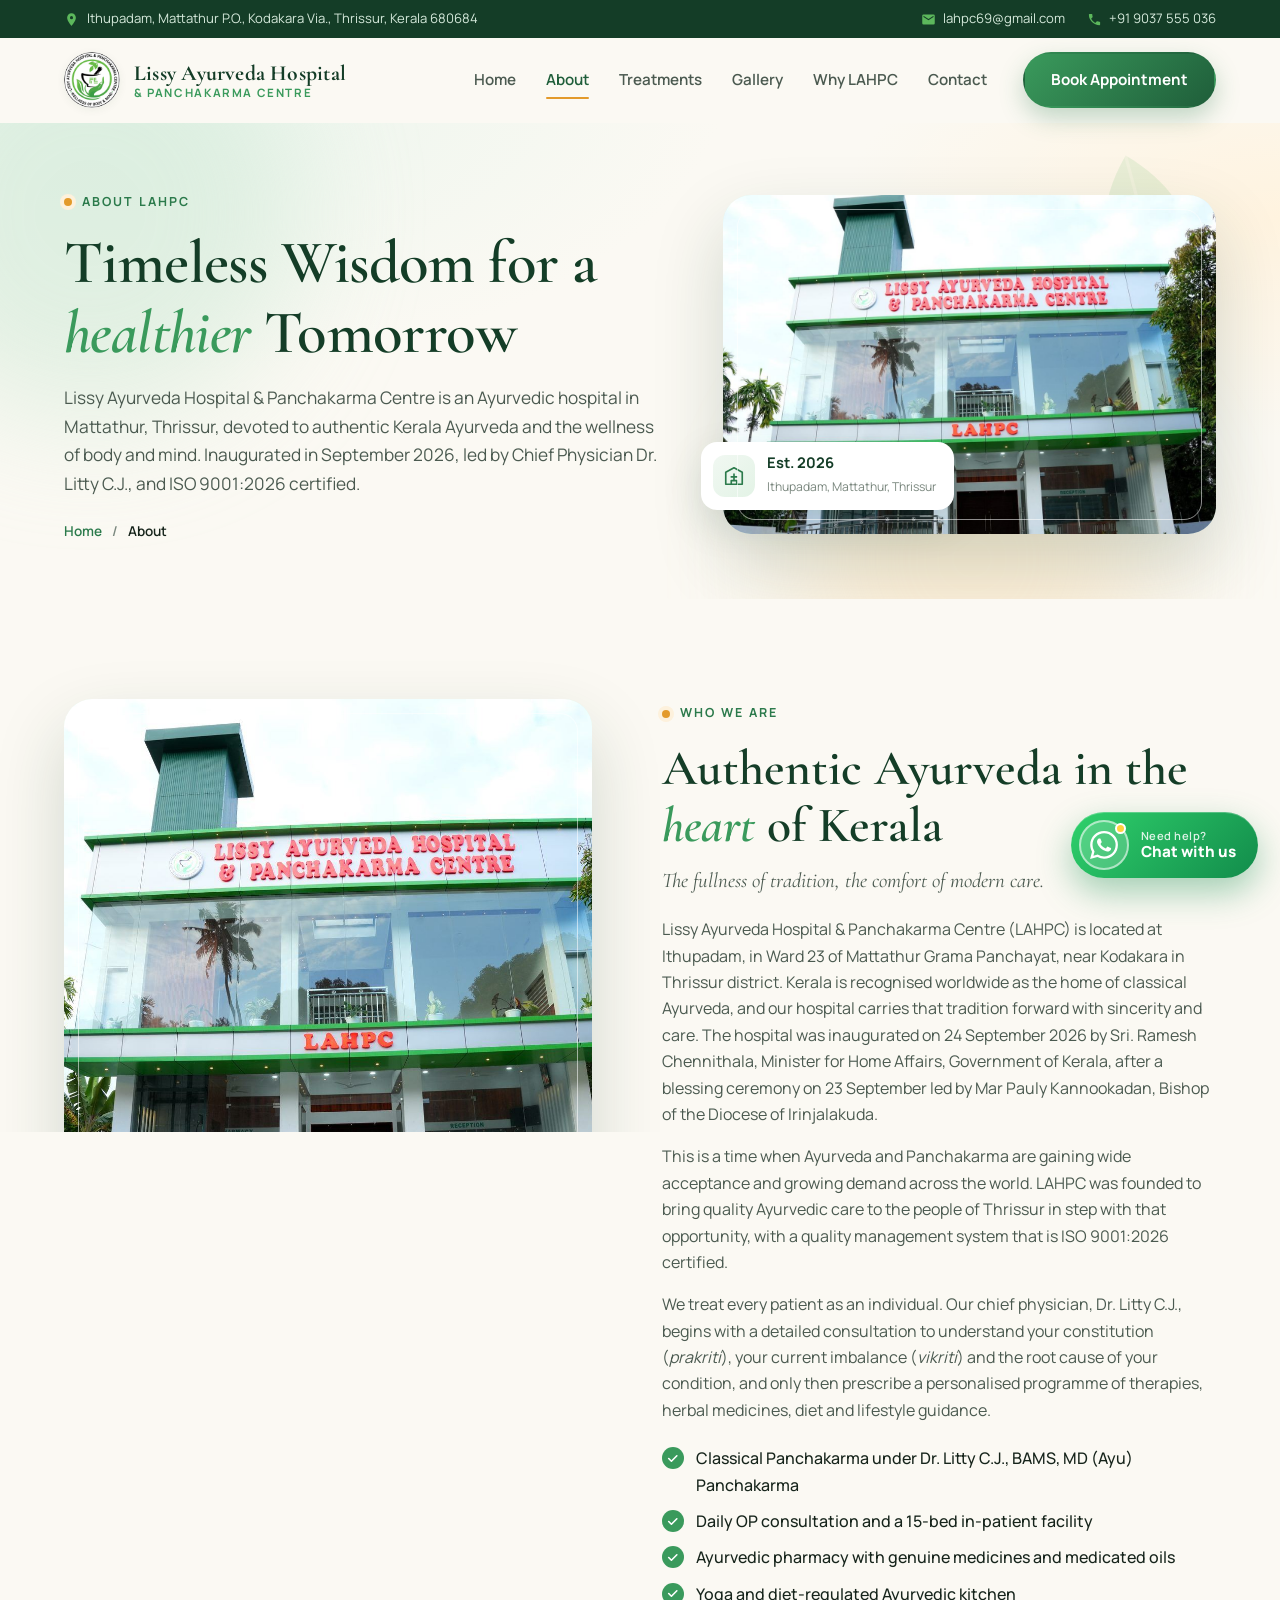
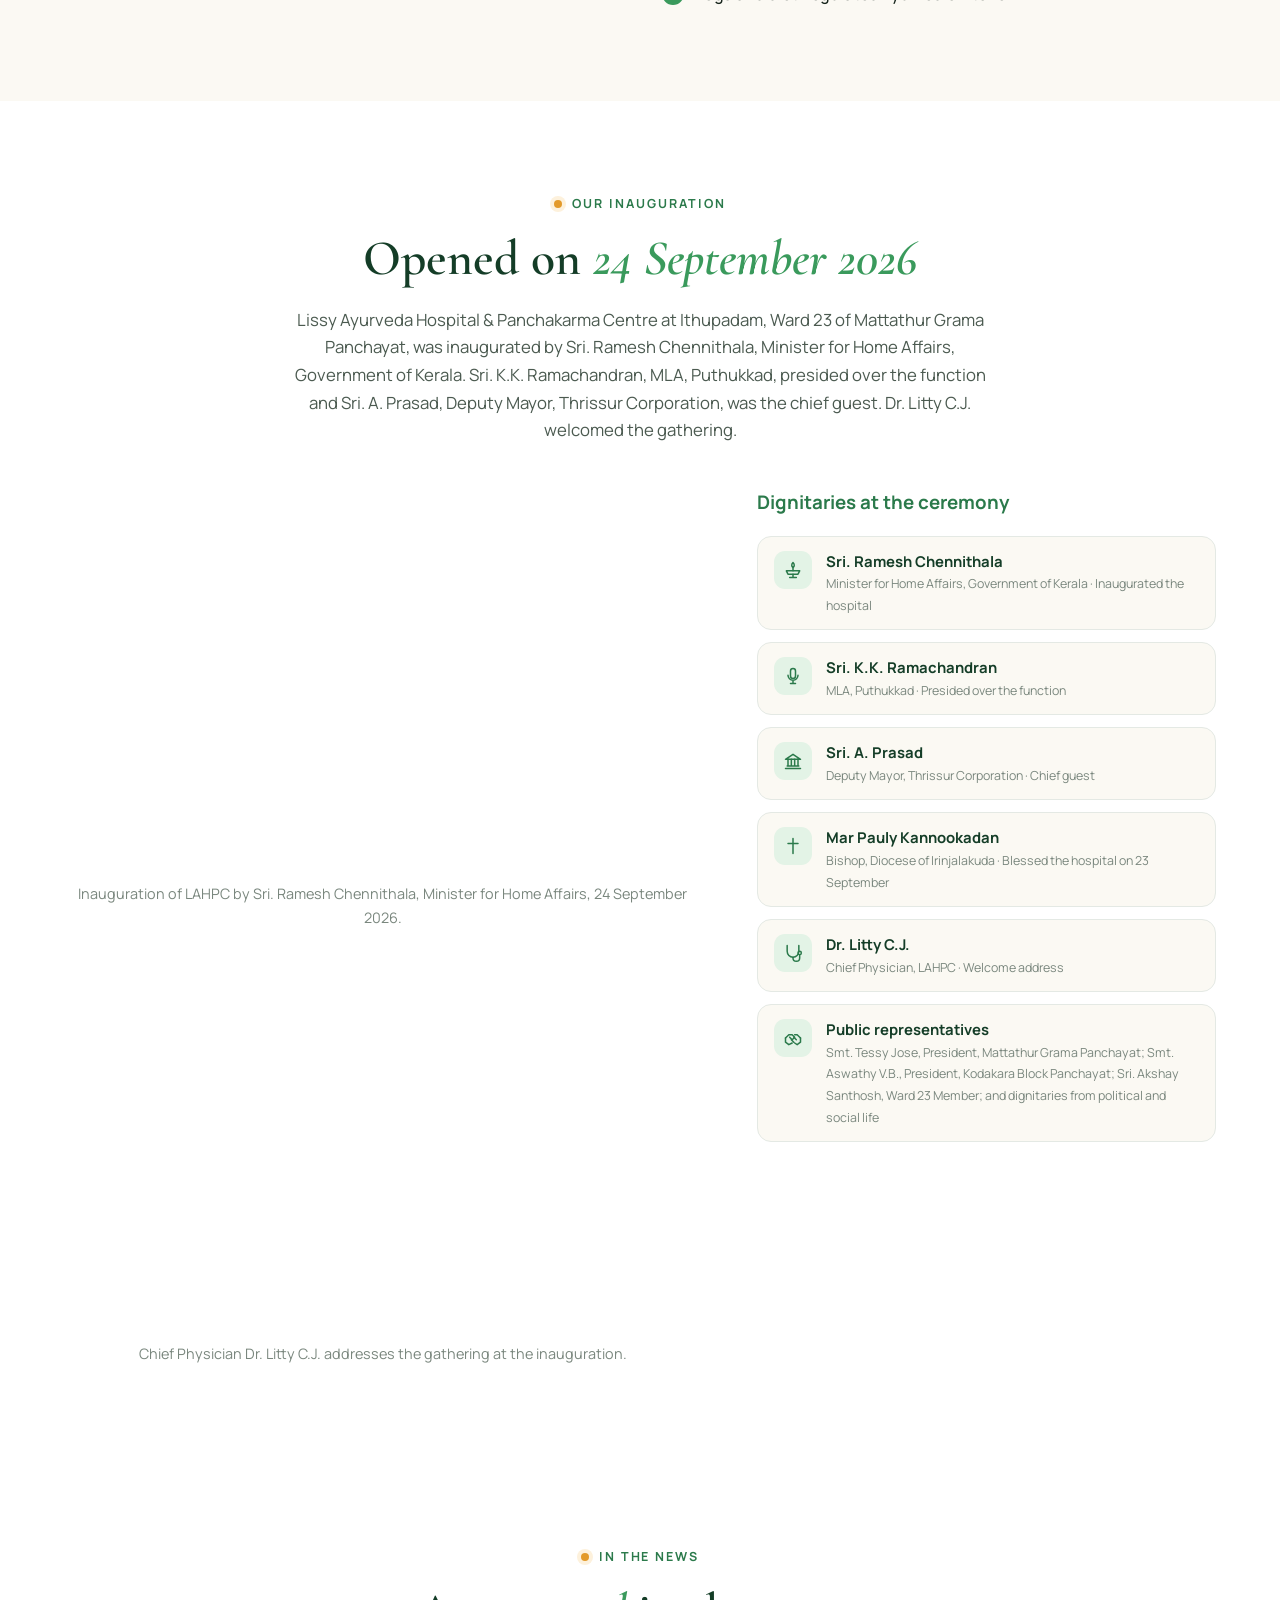
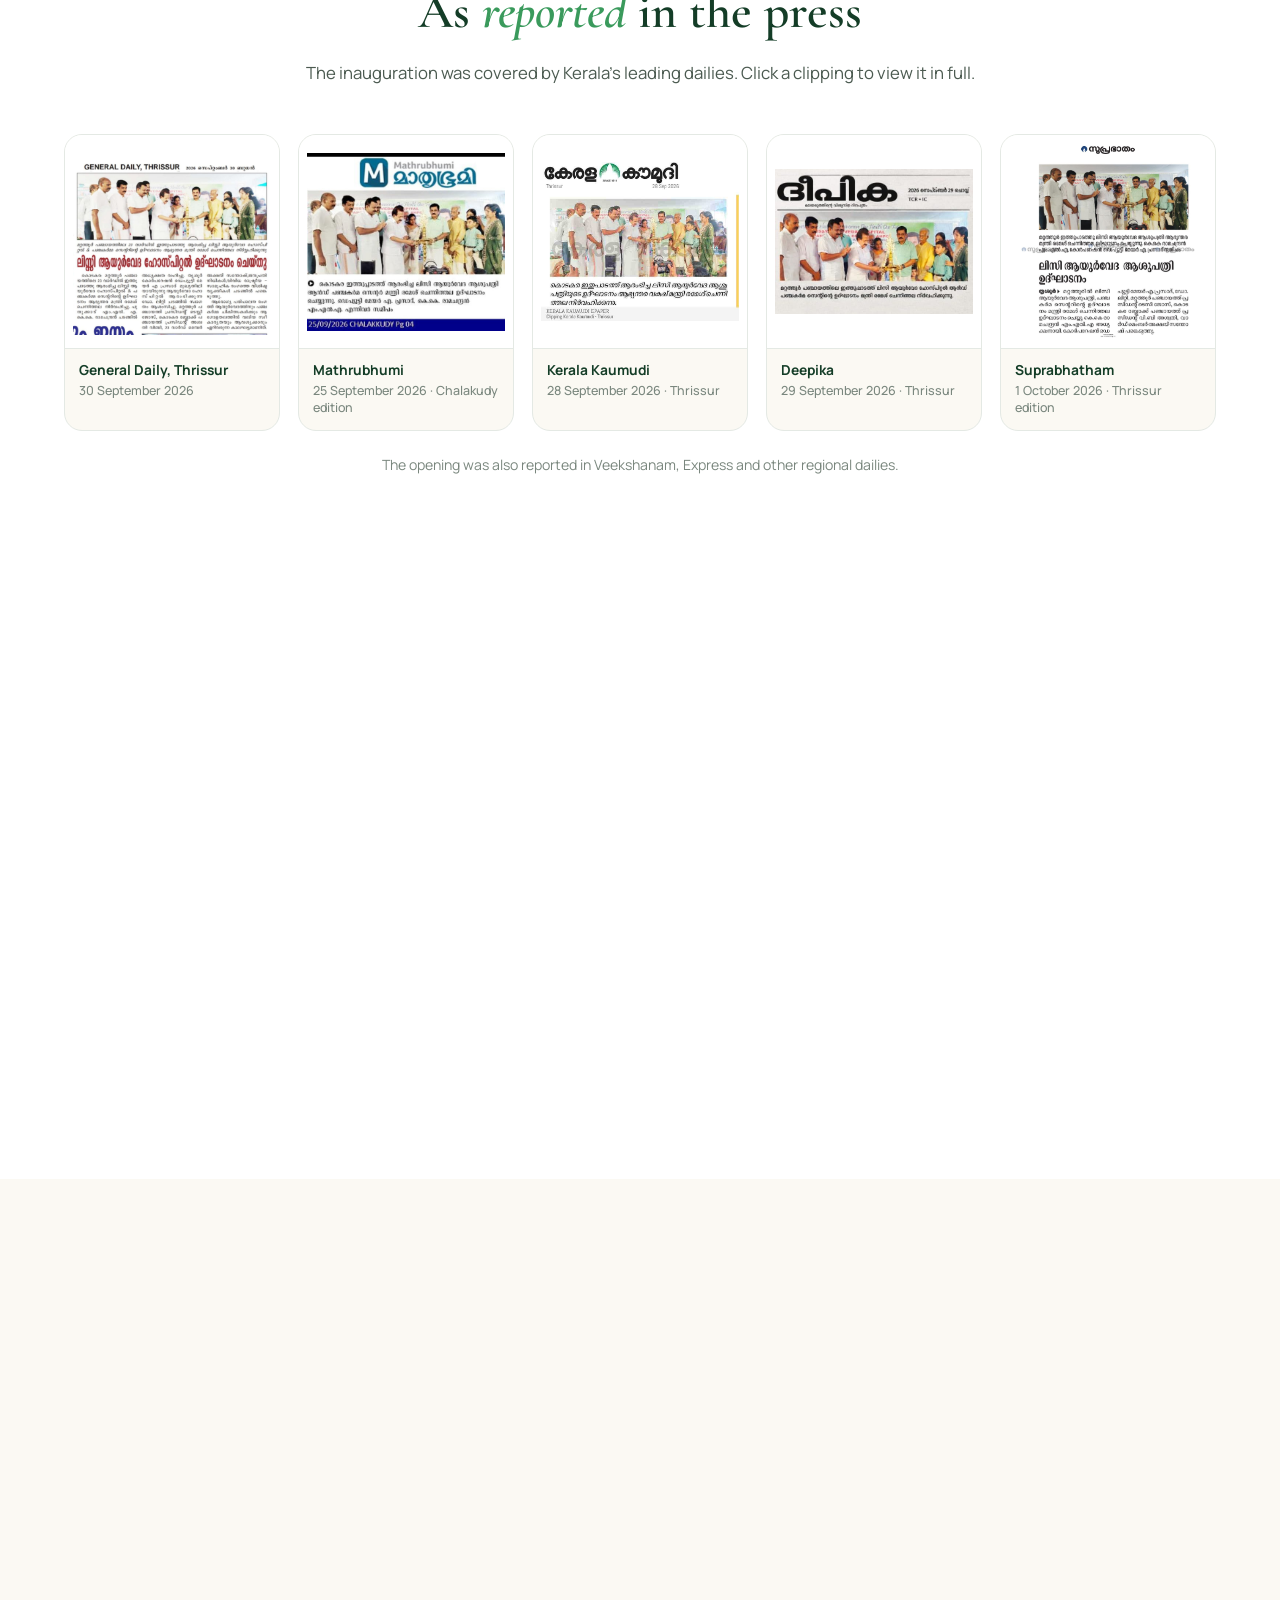
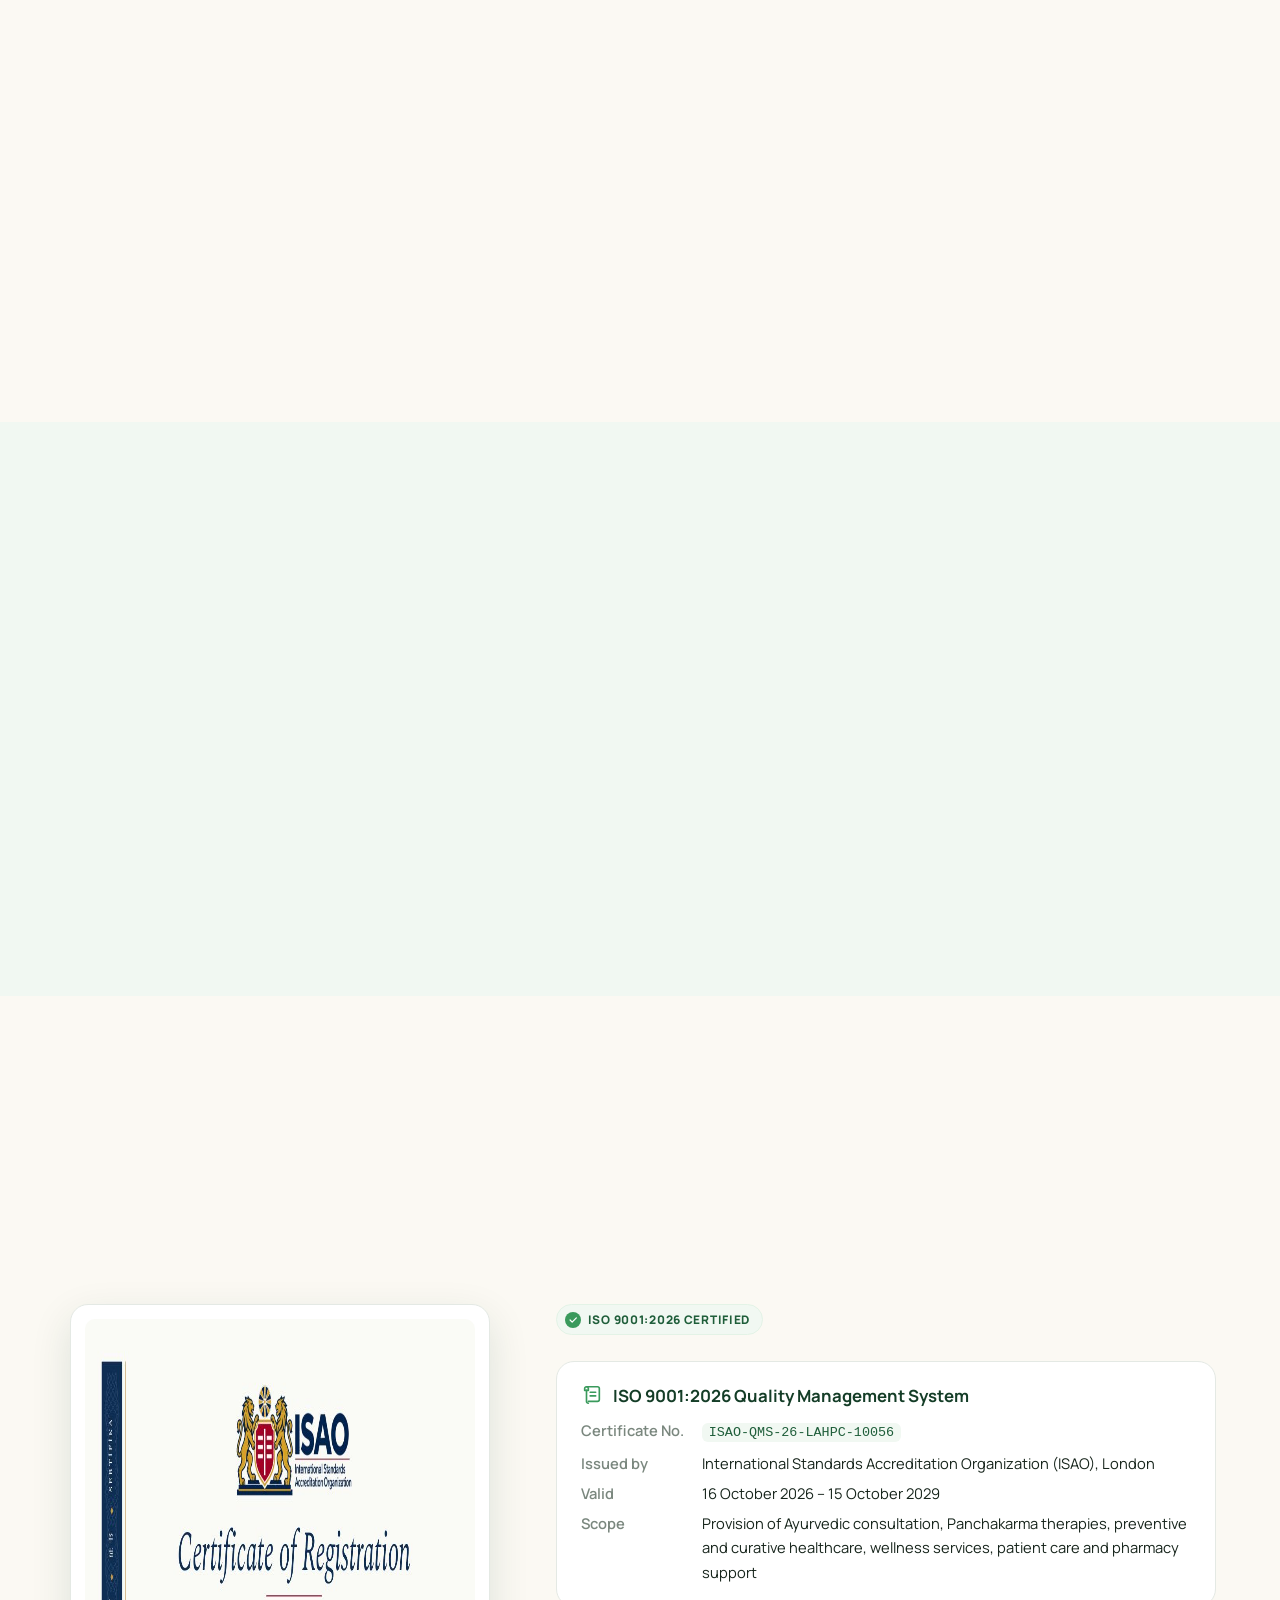
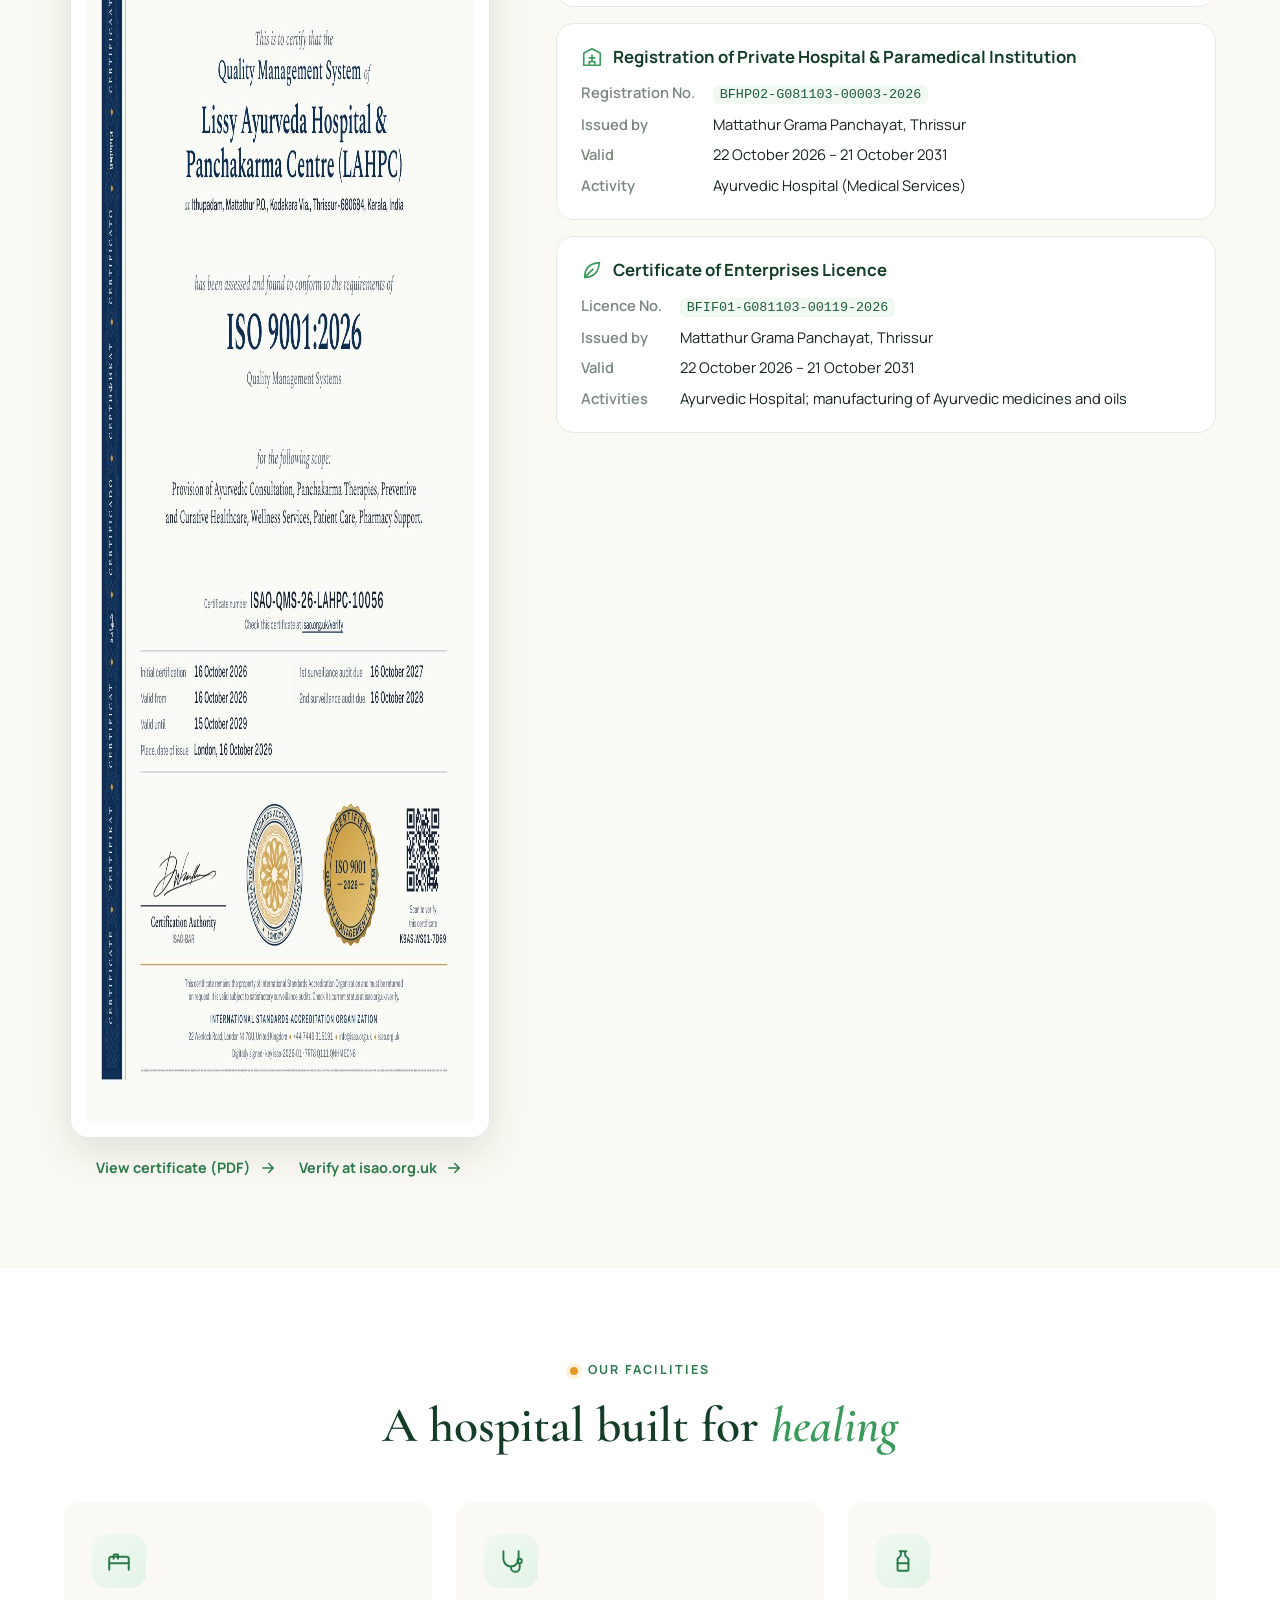
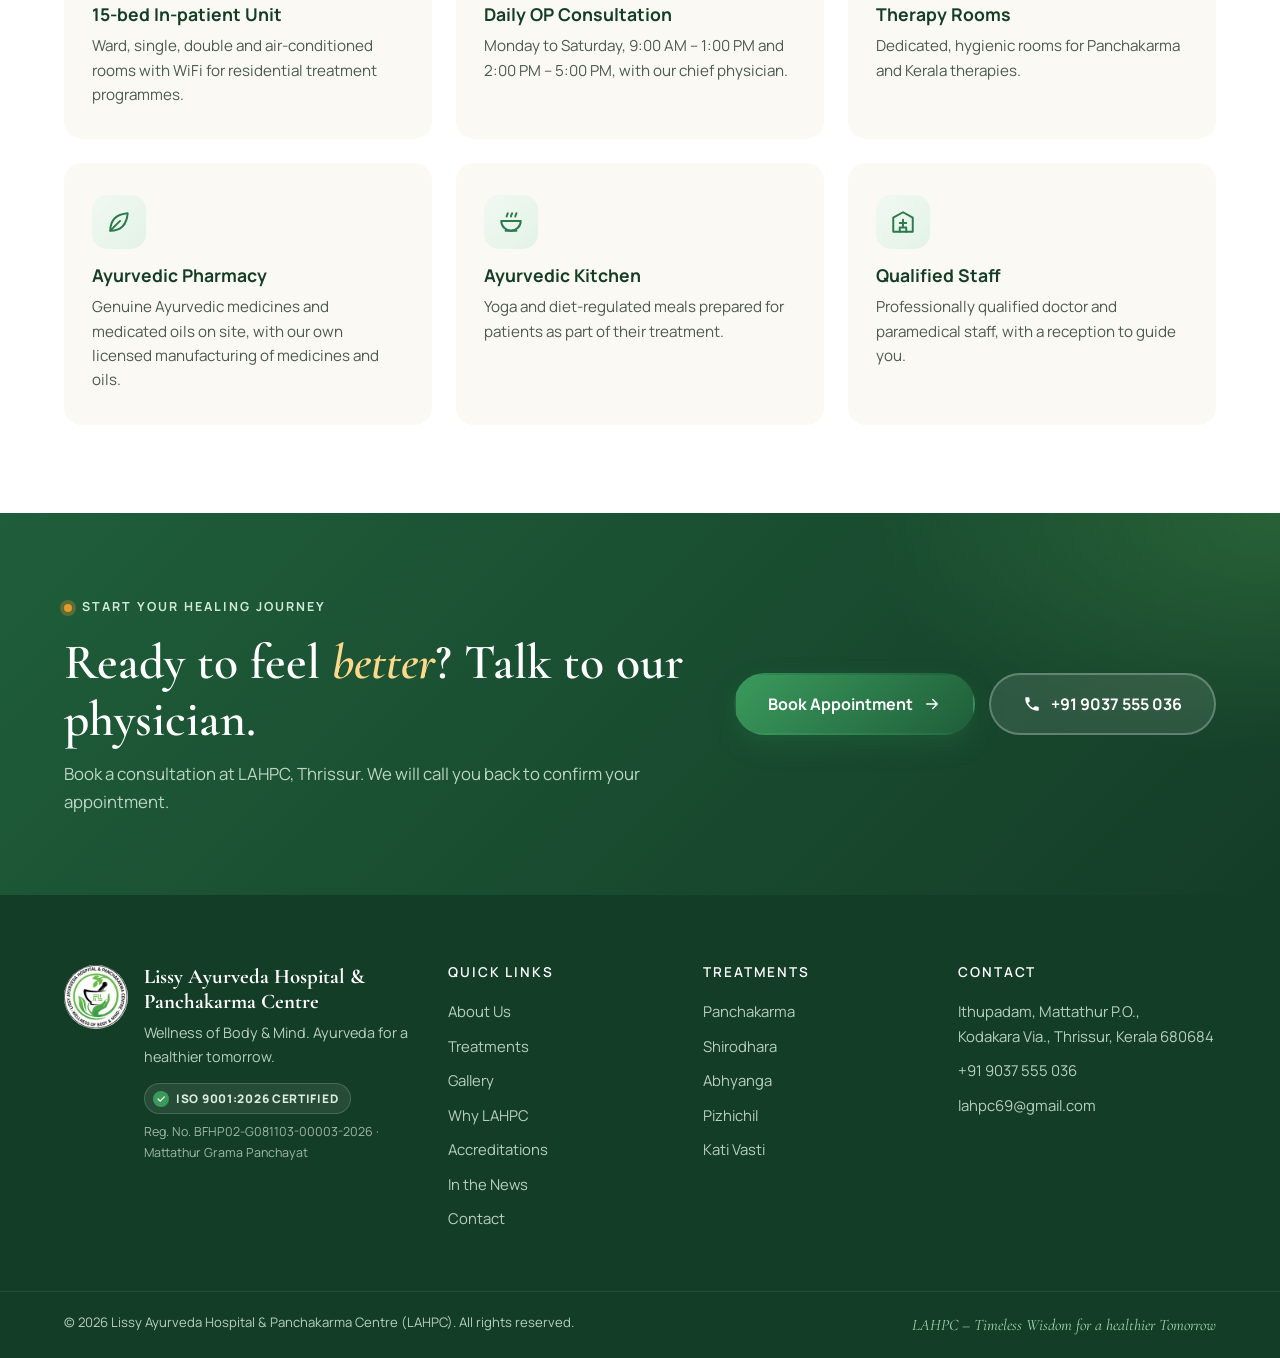
==== about.html @ 5c6432ca "Visual polish: SVG icon system, filled about block, banner photos, rhythm - Replace all 100 emoji ic" ====
<!DOCTYPE html>
<html lang="en">
<head>
  <meta charset="UTF-8" />
  <meta name="viewport" content="width=device-width, initial-scale=1.0" />
  <title>About Us | Lissy Ayurveda Hospital &amp; Panchakarma Centre (LAHPC)</title>
  <meta name="description" content="Learn about Lissy Ayurveda Hospital & Panchakarma Centre (LAHPC), Mattathur, Thrissur: our story, Chief Physician Dr. Litty C.J., our team, 15-bed in-patient facilities and philosophy." />
  <meta name="theme-color" content="#1f5e3a" />
  <link rel="icon" type="image/png" href="assets/images/favicon.png" />
  <meta property="og:title" content="About Us | LAHPC" />
  <meta property="og:description" content="Learn about Lissy Ayurveda Hospital & Panchakarma Centre (LAHPC), Mattathur, Thrissur: our story, Chief Physician Dr. Litty C.J., our team, 15-bed in-patient facilities and philosophy." />
  <meta property="og:image" content="assets/images/hospital-building.jpg" />
  <meta property="og:type" content="website" />
  <link rel="preconnect" href="https://fonts.googleapis.com" />
  <link rel="preconnect" href="https://fonts.gstatic.com" crossorigin />
  <link href="https://fonts.googleapis.com/css2?family=Cormorant+Garamond:ital,wght@0,500;0,600;0,700;1,500;1,600&family=Manrope:wght@400;500;600;700;800&display=swap" rel="stylesheet" />
  <link rel="stylesheet" href="css/style.css" />
</head>
<body class="page-about">

  <!-- Icon sprite (outline icons, stroke = currentColor) -->
  <svg xmlns="http://www.w3.org/2000/svg" style="display:none" aria-hidden="true">
    <symbol id="i-leaf" viewBox="0 0 24 24"><path d="M4 20c0-9 5-15 16-16-1 11-7 16-16 16z"/><path d="M4 20l9-9"/></symbol>
    <symbol id="i-drop" viewBox="0 0 24 24"><path d="M12 3s6 6.5 6 11a6 6 0 0 1-12 0c0-4.5 6-11 6-11z"/></symbol>
    <symbol id="i-pour" viewBox="0 0 24 24"><path d="M6 9h12l-1.5 10h-9L6 9z"/><path d="M12 2v5M9 4l1 1.5M15 4l-1 1.5"/></symbol>
    <symbol id="i-spine" viewBox="0 0 24 24"><rect x="9" y="4" width="6" height="3" rx="1"/><rect x="9" y="9" width="6" height="3" rx="1"/><rect x="9" y="14" width="6" height="3" rx="1"/><path d="M12 17v4M12 2v2"/></symbol>
    <symbol id="i-mother" viewBox="0 0 24 24"><path d="M12 21s-7-4.5-7-10a4 4 0 0 1 7-2.6A4 4 0 0 1 19 11c0 5.5-7 10-7 10z"/><path d="M12 9v4M10 11h4"/></symbol>
    <symbol id="i-flower" viewBox="0 0 24 24"><circle cx="12" cy="12" r="2.2"/><ellipse cx="12" cy="6" rx="2.2" ry="3.2"/><ellipse cx="12" cy="18" rx="2.2" ry="3.2"/><ellipse cx="6" cy="12" rx="3.2" ry="2.2"/><ellipse cx="18" cy="12" rx="3.2" ry="2.2"/></symbol>
    <symbol id="i-eye" viewBox="0 0 24 24"><path d="M2 12s4-7 10-7 10 7 10 7-4 7-10 7S2 12 2 12z"/><circle cx="12" cy="12" r="3"/></symbol>
    <symbol id="i-head" viewBox="0 0 24 24"><path d="M9 21v-3.5a6.5 6.5 0 1 1 6 0V21"/><path d="M3 8h2M19 8h2M4.5 3.5L6 5M19.5 3.5L18 5"/></symbol>
    <symbol id="i-scales" viewBox="0 0 24 24"><path d="M12 3v18M7 21h10M5 7h14"/><path d="M5 7l-3 7a3 3 0 0 0 6 0L5 7zM19 7l-3 7a3 3 0 0 0 6 0l-3-7z"/></symbol>
    <symbol id="i-bolt" viewBox="0 0 24 24"><path d="M13 2L4 14h7l-1 8 9-12h-7l1-8z"/></symbol>
    <symbol id="i-lungs" viewBox="0 0 24 24"><path d="M12 3v9"/><path d="M10 12c0 5-2 8-5 8s-3-2-3-5 2-6 5-6h3M14 12c0 5 2 8 5 8s3-2 3-5-2-6-5-6h-3"/></symbol>
    <symbol id="i-lotus" viewBox="0 0 24 24"><path d="M12 20c-5 0-9-3-9-7 2 0 4 1 5 3 0-5 2-9 4-11 2 2 4 6 4 11 1-2 3-3 5-3 0 4-4 7-9 7z"/><path d="M3 20h18"/></symbol>
    <symbol id="i-cycle" viewBox="0 0 24 24"><path d="M21 12a9 9 0 0 1-15.5 6.3M3 12a9 9 0 0 1 15.5-6.3"/><path d="M17 3v4h4M7 21v-4H3"/></symbol>
    <symbol id="i-nose" viewBox="0 0 24 24"><path d="M13 3c-1 4-1 8 1 11a3 3 0 1 1-5 1"/><path d="M9.5 17.5a2.5 2.5 0 0 1 5 0"/></symbol>
    <symbol id="i-bath" viewBox="0 0 24 24"><path d="M3 12h18v3a5 5 0 0 1-5 5H8a5 5 0 0 1-5-5v-3z"/><path d="M5 12V6a2 2 0 0 1 4 0M7 20v2M17 20v2"/></symbol>
    <symbol id="i-grain" viewBox="0 0 24 24"><path d="M12 21V9"/><path d="M12 9c-3 0-5-2-5-5 3 0 5 2 5 5zM12 13c-3 0-5-2-5-5 3 0 5 2 5 5zM12 9c3 0 5-2 5-5-3 0-5 2-5 5zM12 13c3 0 5-2 5-5-3 0-5 2-5 5z"/></symbol>
    <symbol id="i-knee" viewBox="0 0 24 24"><path d="M7 3v7a3 3 0 0 0 3 3h4a3 3 0 0 1 3 3v5"/><path d="M5 3h4M15 21h4"/></symbol>
    <symbol id="i-neck" viewBox="0 0 24 24"><path d="M12 3a4 4 0 0 1 4 4v2a4 4 0 0 1-8 0V7a4 4 0 0 1 4-4z"/><path d="M10 13v3M14 13v3M4 21c0-3 3-5 8-5s8 2 8 5"/></symbol>
    <symbol id="i-lamp" viewBox="0 0 24 24"><path d="M4 13h16l-2 4H6l-2-4z"/><path d="M12 13V9"/><path d="M12 9c-2-1.5-2-4 0-6 2 2 2 4.5 0 6z"/><path d="M8 21h8M12 17v4"/></symbol>
    <symbol id="i-sprout" viewBox="0 0 24 24"><path d="M12 21v-9"/><path d="M12 12c-4 0-6-3-6-7 4 0 6 3 6 7zM12 12c0-3 2-6 6-6 0 4-2 6-6 6z"/></symbol>
    <symbol id="i-sparkle" viewBox="0 0 24 24"><path d="M12 3l2 6 6 2-6 2-2 6-2-6-6-2 6-2 2-6z"/><path d="M19 2l.7 2 2 .7-2 .7-.7 2-.7-2-2-.7 2-.7.7-2z"/></symbol>
    <symbol id="i-moon" viewBox="0 0 24 24"><path d="M20 14.5A8.5 8.5 0 1 1 9.5 4a7 7 0 0 0 10.5 10.5z"/></symbol>
    <symbol id="i-bed" viewBox="0 0 24 24"><path d="M3 18v-8a2 2 0 0 1 2-2h14a2 2 0 0 1 2 2v8"/><path d="M3 14h18M3 20v-2M21 20v-2"/><path d="M7 10V7a1 1 0 0 1 1-1h3v4"/></symbol>
    <symbol id="i-stethoscope" viewBox="0 0 24 24"><path d="M5 3v7a7 7 0 0 0 14 0V3"/><path d="M12 17v1a4 4 0 0 0 8 0v-3"/><circle cx="20" cy="12" r="2"/></symbol>
    <symbol id="i-bottle" viewBox="0 0 24 24"><path d="M9 3h6M10 3v4l-3 3v10a1 1 0 0 0 1 1h8a1 1 0 0 0 1-1V10l-3-3V3"/><path d="M7 14h10"/></symbol>
    <symbol id="i-bowl" viewBox="0 0 24 24"><path d="M3 11h18a9 9 0 0 1-18 0z"/><path d="M8 7c0-1.5 1-2 1-3M12 7c0-1.5 1-2 1-3M16 7c0-1.5 1-2 1-3M7 20h10"/></symbol>
    <symbol id="i-hospital" viewBox="0 0 24 24"><path d="M3 21V8l9-5 9 5v13M3 21h18"/><path d="M12 10v6M9 13h6M9 21v-4h6v4"/></symbol>
    <symbol id="i-scroll" viewBox="0 0 24 24"><path d="M6 3h12a2 2 0 0 1 2 2v12a2 2 0 0 1-2 2H8"/><path d="M6 3a2 2 0 0 0-2 2v2h4V5a2 2 0 0 0-2-2z"/><path d="M8 21a2 2 0 0 1-2-2V7M10 9h6M10 13h6"/></symbol>
    <symbol id="i-newspaper" viewBox="0 0 24 24"><path d="M4 5h16v14a2 2 0 0 1-2 2H4V5z"/><path d="M4 21a2 2 0 0 1-2-2V9h2"/><rect x="8" y="9" width="5" height="4"/><path d="M15 9h2M15 13h2M8 17h9"/></symbol>
    <symbol id="i-target" viewBox="0 0 24 24"><circle cx="12" cy="12" r="9"/><circle cx="12" cy="12" r="5"/><circle cx="12" cy="12" r="1.5"/></symbol>
    <symbol id="i-sunrise" viewBox="0 0 24 24"><path d="M12 3v3M5 7l1.5 1.5M19 7l-1.5 1.5M3 15h18M6 15a6 6 0 0 1 12 0M5 19h14"/></symbol>
    <symbol id="i-handshake" viewBox="0 0 24 24"><path d="M3 12l4-4h4l3 3-3 3-3-3"/><path d="M21 12l-4-4h-3"/><path d="M3 12v5l4 3 4-2M21 12v5l-4 3-3-2"/><path d="M13 11l3 3M10 14l3 3"/></symbol>
    <symbol id="i-wind" viewBox="0 0 24 24"><path d="M3 8h11a3 3 0 1 0-3-3M3 12h16a3 3 0 1 1-3 3M3 16h9a2 2 0 1 1-2 2"/></symbol>
    <symbol id="i-fire" viewBox="0 0 24 24"><path d="M12 22c-4 0-7-3-7-7 0-3 2-5 3-7 0 2 1 3 2 3 0-4 2-7 4-8 0 3 1 5 3 7 2 1.5 2 3.5 2 5 0 4-3 7-7 7z"/><path d="M12 22a3 3 0 0 1-3-3c0-2 3-4 3-4s3 2 3 4a3 3 0 0 1-3 3z"/></symbol>
    <symbol id="i-mic" viewBox="0 0 24 24"><rect x="9" y="3" width="6" height="12" rx="3"/><path d="M6 11a6 6 0 0 0 12 0M12 17v4M9 21h6"/></symbol>
    <symbol id="i-landmark" viewBox="0 0 24 24"><path d="M3 21h18M5 18h14M6 18v-8M10 18v-8M14 18v-8M18 18v-8"/><path d="M3 10l9-6 9 6H3z"/></symbol>
    <symbol id="i-cross" viewBox="0 0 24 24"><path d="M12 3v18M6 9h12"/></symbol>
    <symbol id="i-clock" viewBox="0 0 24 24"><circle cx="12" cy="12" r="9"/><path d="M12 7v5l3 2"/></symbol>
    <symbol id="i-camera" viewBox="0 0 24 24"><path d="M4 8h3l2-3h6l2 3h3v11H4V8z"/><circle cx="12" cy="13" r="3.5"/></symbol>
  </svg>

  <!-- ========== TOP BAR ========== -->
  <div class="topbar">
    <div class="container topbar__inner">
      <span class="topbar__item">
        <svg viewBox="0 0 24 24" aria-hidden="true"><path d="M12 2C8.1 2 5 5.1 5 9c0 5.2 7 13 7 13s7-7.8 7-13c0-3.9-3.1-7-7-7zm0 9.5a2.5 2.5 0 110-5 2.5 2.5 0 010 5z"/></svg>
        Ithupadam, Mattathur P.O., Kodakara Via., Thrissur, Kerala 680684
      </span>
      <span class="topbar__item topbar__item--right">
        <a href="mailto:lahpc69@gmail.com">
          <svg viewBox="0 0 24 24" aria-hidden="true"><path d="M20 4H4a2 2 0 00-2 2v12a2 2 0 002 2h16a2 2 0 002-2V6a2 2 0 00-2-2zm0 4l-8 5-8-5V6l8 5 8-5v2z"/></svg>
          lahpc69@gmail.com
        </a>
        <a href="tel:+919037555036">
          <svg viewBox="0 0 24 24" aria-hidden="true"><path d="M6.6 10.8a15.1 15.1 0 006.6 6.6l2.2-2.2a1 1 0 011-.25c1.1.37 2.3.57 3.6.57a1 1 0 011 1V20a1 1 0 01-1 1A17 17 0 013 4a1 1 0 011-1h3.5a1 1 0 011 1c0 1.25.2 2.45.57 3.57a1 1 0 01-.25 1L6.6 10.8z"/></svg>
          +91 9037 555 036
        </a>
      </span>
    </div>
  </div>

  <!-- ========== HEADER / NAV ========== -->
  <header class="header" id="header">
    <div class="container header__inner">
      <a href="index.html" class="brand" aria-label="Lissy Ayurveda Hospital & Panchakarma Centre home">
        <img src="assets/images/logo.png" alt="LAHPC logo" class="brand__logo" width="56" height="56" />
        <span class="brand__text">
          <span class="brand__name">Lissy Ayurveda Hospital</span>
          <span class="brand__sub">&amp; Panchakarma Centre</span>
        </span>
      </a>

      <div class="nav-backdrop" id="navBackdrop" aria-hidden="true"></div>
      <nav class="nav" id="nav" aria-label="Primary">
        <div class="nav__brand">
          <img src="assets/images/logo.png" alt="" width="48" height="48" />
          <div>
            <strong>LAHPC</strong>
            <span>Wellness of Body &amp; Mind</span>
          </div>
        </div>

        <div class="nav__links">
          <a href="index.html" class="nav__link">
            <svg class="nav__icon" viewBox="0 0 24 24" aria-hidden="true"><path d="M3 10l9-7 9 7v10a1 1 0 01-1 1h-5v-6H9v6H4a1 1 0 01-1-1V10z"/></svg>
            <span>Home</span>
          </a>
          <a href="about.html" class="nav__link is-active">
            <svg class="nav__icon" viewBox="0 0 24 24" aria-hidden="true"><path d="M12 2a10 10 0 100 20 10 10 0 000-20zm1 15h-2v-6h2v6zm0-8h-2V7h2v2z"/></svg>
            <span>About</span>
          </a>
          <a href="treatments.html" class="nav__link">
            <svg class="nav__icon" viewBox="0 0 24 24" aria-hidden="true"><path d="M20 4c-8 0-14 5-15 13l-2 3h2l1.5-2.3C14 18 20 12 20 4zM7 15c2-5 6-8 11-9-1 5-4 9-11 9z"/></svg>
            <span>Treatments</span>
          </a>
          <a href="gallery.html" class="nav__link">
            <svg class="nav__icon" viewBox="0 0 24 24" aria-hidden="true"><path d="M21 19V5a2 2 0 00-2-2H5a2 2 0 00-2 2v14a2 2 0 002 2h14a2 2 0 002-2zM8.5 13.5l2.5 3 3.5-4.5 4.5 6H5l3.5-4.5z"/></svg>
            <span>Gallery</span>
          </a>
          <a href="why-lahpc.html" class="nav__link">
            <svg class="nav__icon" viewBox="0 0 24 24" aria-hidden="true"><path d="M12 2l2.4 6.3L21 9l-5 4.2 1.6 6.8L12 16.4 6.4 20l1.6-6.8L3 9l6.6-.7z"/></svg>
            <span>Why LAHPC</span>
          </a>
          <a href="contact.html" class="nav__link">
            <svg class="nav__icon" viewBox="0 0 24 24" aria-hidden="true"><path d="M12 2C8.1 2 5 5.1 5 9c0 5.2 7 13 7 13s7-7.8 7-13c0-3.9-3.1-7-7-7zm0 9.5a2.5 2.5 0 110-5 2.5 2.5 0 010 5z"/></svg>
            <span>Contact</span>
          </a>
        </div>

        <a href="contact.html#appointment" class="btn btn--primary nav__cta">
          Book Appointment
          <svg viewBox="0 0 24 24" aria-hidden="true"><path d="M5 12h14M13 6l6 6-6 6" fill="none" stroke="currentColor" stroke-width="2" stroke-linecap="round" stroke-linejoin="round"/></svg>
        </a>

        <div class="nav__contact">
          <a href="tel:+919037555036" class="nav__contact-item">
            <span class="nav__contact-icon">
              <svg viewBox="0 0 24 24" aria-hidden="true"><path d="M6.6 10.8a15.1 15.1 0 006.6 6.6l2.2-2.2a1 1 0 011-.25c1.1.37 2.3.57 3.6.57a1 1 0 011 1V20a1 1 0 01-1 1A17 17 0 013 4a1 1 0 011-1h3.5a1 1 0 011 1c0 1.25.2 2.45.57 3.57a1 1 0 01-.25 1L6.6 10.8z"/></svg>
            </span>
            <span><small>Call us</small>+91 9037 555 036</span>
          </a>
          <a href="https://wa.me/919037555036?text=Hello%20LAHPC%2C%20I%20would%20like%20to%20book%20an%20appointment." target="_blank" rel="noopener" class="nav__contact-item">
            <span class="nav__contact-icon nav__contact-icon--wa">
              <svg viewBox="0 0 24 24" aria-hidden="true"><path d="M17.472 14.382c-.297-.149-1.758-.867-2.03-.967-.273-.099-.471-.148-.67.15-.197.297-.767.966-.94 1.164-.173.199-.347.223-.644.075-.297-.15-1.255-.463-2.39-1.475-.883-.788-1.48-1.761-1.653-2.059-.173-.297-.018-.458.13-.606.134-.133.298-.347.446-.52.149-.174.198-.298.298-.497.099-.198.05-.371-.025-.52-.075-.149-.669-1.612-.916-2.207-.242-.579-.487-.5-.669-.51-.173-.008-.371-.01-.57-.01-.198 0-.52.074-.792.372-.272.297-1.04 1.016-1.04 2.479 0 1.462 1.065 2.875 1.213 3.074.149.198 2.096 3.2 5.077 4.487.709.306 1.262.489 1.694.625.712.227 1.36.195 1.871.118.571-.085 1.758-.719 2.006-1.413.248-.694.248-1.289.173-1.413-.074-.124-.272-.198-.57-.347m-5.421 7.403h-.004a9.87 9.87 0 01-5.031-1.378l-.361-.214-3.741.982.998-3.648-.235-.374a9.86 9.86 0 01-1.51-5.26c.001-5.45 4.436-9.884 9.888-9.884 2.64 0 5.122 1.03 6.988 2.898a9.825 9.825 0 012.893 6.994c-.003 5.45-4.437 9.885-9.885 9.885m8.413-18.297A11.815 11.815 0 0012.05 0C5.495 0 .16 5.335.157 11.892c0 2.096.547 4.142 1.588 5.945L.057 24l6.305-1.654a11.882 11.882 0 005.683 1.448h.005c6.554 0 11.89-5.335 11.893-11.893a11.821 11.821 0 00-3.48-8.413Z"/></svg>
            </span>
            <span><small>WhatsApp</small>Chat with us</span>
          </a>
          <p class="nav__address">Ithupadam, Mattathur P.O., Kodakara Via., Thrissur 680684</p>
        </div>
      </nav>

      <button class="nav-toggle" id="navToggle" aria-label="Open menu" aria-expanded="false" aria-controls="nav">
        <span></span><span></span><span></span>
      </button>
    </div>
  </header>

  <main>
    <!-- ========== PAGE BANNER ========== -->
    <section class="banner">
      <div class="banner__bg" aria-hidden="true">
        <span class="hero__orb hero__orb--1"></span>
        <span class="hero__orb hero__orb--2"></span>
        <svg class="hero__leaf hero__leaf--r" viewBox="0 0 200 200"><path d="M20 180C20 80 80 20 180 20c0 100-60 160-160 160z" fill="currentColor"/><path d="M20 180L180 20" stroke="#fff" stroke-opacity=".35" stroke-width="4"/></svg>
      </div>
      <div class="container banner__inner">
        <div class="banner__content reveal">
        <span class="eyebrow"><span class="eyebrow__dot"></span>About LAHPC</span>
        <h1 class="banner__title">Timeless Wisdom for a <em>healthier</em> Tomorrow</h1>
        <p class="banner__lead">Lissy Ayurveda Hospital &amp; Panchakarma Centre is an Ayurvedic hospital in Mattathur, Thrissur, devoted to authentic Kerala Ayurveda and the wellness of body and mind. Inaugurated in September 2026, led by Chief Physician Dr. Litty C.J., and ISO 9001:2026 certified.</p>
        <nav class="crumbs" aria-label="Breadcrumb">
          <a href="index.html">Home</a><span>/</span><span aria-current="page">About</span>
        </nav>
        </div>
        <div class="banner__visual reveal reveal--delay">
          <div class="banner__frame"><img src="assets/images/hospital-wide.jpg" alt="Lissy Ayurveda Hospital & Panchakarma Centre building at Ithupadam, Mattathur" /></div>
          <div class="banner__chip">
            <span class="banner__chip-icon"><svg class="icon" aria-hidden="true"><use href="#i-hospital"/></svg></span>
            <div><strong>Est. 2026</strong><span>Ithupadam, Mattathur, Thrissur</span></div>
          </div>
        </div>
      </div>
    </section>

    <!-- ========== STORY ========== -->
    <section class="section about">
      <div class="container about__inner">
        <div class="about__media reveal">
          <div class="about__frame-wrap">
          <div class="about__frame">
            <img src="assets/images/hospital-building.jpg" alt="Lissy Ayurveda Hospital & Panchakarma Centre building, Thrissur" />
          </div>
          <div class="about__stamp">
            <img src="assets/images/logo.png" alt="" width="70" height="70" />
            <p>One Health<br />One Future</p>
          </div>
          </div>
          <ul class="about__stats">
            <li class="about__stat"><strong>15</strong><span>In-patient beds</span></li>
            <li class="about__stat"><strong>Mon–Sat</strong><span>OP consultation</span></li>
            <li class="about__stat"><strong>ISO 9001</strong><span>Certified QMS</span></li>
          </ul>
        </div>
        <div class="about__content reveal reveal--delay">
          <span class="eyebrow"><span class="eyebrow__dot"></span>Who We Are</span>
          <h2 class="section__title">Authentic Ayurveda in the <em>heart</em> of Kerala</h2>
          <p class="tagline">The fullness of tradition, the comfort of modern care.</p>
          <p>
            Lissy Ayurveda Hospital &amp; Panchakarma Centre (LAHPC) is located at Ithupadam, in Ward 23 of
            Mattathur Grama Panchayat, near Kodakara in Thrissur district. Kerala is recognised worldwide as the
            home of classical Ayurveda, and our hospital carries that tradition forward with sincerity and care.
            The hospital was inaugurated on 24 September 2026 by Sri. Ramesh Chennithala, Minister for Home
            Affairs, Government of Kerala, after a blessing ceremony on 23 September led by Mar Pauly Kannookadan,
            Bishop of the Diocese of Irinjalakuda.
          </p>
          <p>
            This is a time when Ayurveda and Panchakarma are gaining wide acceptance and growing demand across
            the world. LAHPC was founded to bring quality Ayurvedic care to the people of Thrissur in step with
            that opportunity, with a quality management system that is ISO 9001:2026 certified.
          </p>
          <p>
            We treat every patient as an individual. Our chief physician, Dr. Litty C.J., begins with a detailed consultation to
            understand your constitution (<em>prakriti</em>), your current imbalance (<em>vikriti</em>) and
            the root cause of your condition, and only then prescribe a personalised programme of therapies,
            herbal medicines, diet and lifestyle guidance.
          </p>
          <ul class="checklist">
            <li>Classical Panchakarma under Dr. Litty C.J., BAMS, MD (Ayu) Panchakarma</li>
            <li>Daily OP consultation and a 15-bed in-patient facility</li>
            <li>Ayurvedic pharmacy with genuine medicines and medicated oils</li>
            <li>Yoga and diet-regulated Ayurvedic kitchen</li>
          </ul>
        </div>
      </div>
    </section>

    <!-- ========== INAUGURATION ========== -->
    <section class="section inaug" id="inauguration">
      <div class="container">
        <div class="section__head reveal">
          <span class="eyebrow eyebrow--center"><span class="eyebrow__dot"></span>Our Inauguration</span>
          <h2 class="section__title">Opened on <em>24 September 2026</em></h2>
          <p class="section__lead">
            Lissy Ayurveda Hospital &amp; Panchakarma Centre at Ithupadam, Ward 23 of Mattathur Grama Panchayat, was
            inaugurated by Sri. Ramesh Chennithala, Minister for Home Affairs, Government of Kerala. Sri. K.K. Ramachandran,
            MLA, Puthukkad, presided over the function and Sri. A. Prasad, Deputy Mayor, Thrissur Corporation, was the chief
            guest. Dr. Litty C.J. welcomed the gathering.
          </p>
        </div>
        <div class="inaug__inner">
          <div class="inaug__videos">
            <div class="video__frame reveal">
              <video controls preload="none" playsinline poster="assets/video/inauguration-poster.jpg">
                <source src="assets/video/inauguration.mp4" type="video/mp4" />
                Your browser does not support embedded video. <a href="assets/video/inauguration.mp4">Download the video</a>.
              </video>
            </div>
            <p class="video__caption">Inauguration of LAHPC by Sri. Ramesh Chennithala, Minister for Home Affairs, 24 September 2026.</p>
            <div class="video__frame reveal">
              <video controls preload="none" playsinline poster="assets/video/welcome-address-poster.jpg">
                <source src="assets/video/welcome-address.mp4" type="video/mp4" />
                Your browser does not support embedded video. <a href="assets/video/welcome-address.mp4">Download the video</a>.
              </video>
            </div>
            <p class="video__caption">Chief Physician Dr. Litty C.J. addresses the gathering at the inauguration.</p>
          </div>
          <div class="reveal reveal--delay">
            <h3 class="doctor__role">Dignitaries at the ceremony</h3>
            <ul class="inaug__facts">
              <li><span><svg class="icon" aria-hidden="true"><use href="#i-lamp"/></svg></span><div><strong>Sri. Ramesh Chennithala</strong><small>Minister for Home Affairs, Government of Kerala · Inaugurated the hospital</small></div></li>
              <li><span><svg class="icon" aria-hidden="true"><use href="#i-mic"/></svg></span><div><strong>Sri. K.K. Ramachandran</strong><small>MLA, Puthukkad · Presided over the function</small></div></li>
              <li><span><svg class="icon" aria-hidden="true"><use href="#i-landmark"/></svg></span><div><strong>Sri. A. Prasad</strong><small>Deputy Mayor, Thrissur Corporation · Chief guest</small></div></li>
              <li><span><svg class="icon" aria-hidden="true"><use href="#i-cross"/></svg></span><div><strong>Mar Pauly Kannookadan</strong><small>Bishop, Diocese of Irinjalakuda · Blessed the hospital on 23 September</small></div></li>
              <li><span><svg class="icon" aria-hidden="true"><use href="#i-stethoscope"/></svg></span><div><strong>Dr. Litty C.J.</strong><small>Chief Physician, LAHPC · Welcome address</small></div></li>
              <li><span><svg class="icon" aria-hidden="true"><use href="#i-handshake"/></svg></span><div><strong>Public representatives</strong><small>Smt. Tessy Jose, President, Mattathur Grama Panchayat; Smt. Aswathy V.B., President, Kodakara Block Panchayat; Sri. Akshay Santhosh, Ward 23 Member; and dignitaries from political and social life</small></div></li>
            </ul>
          </div>
        </div>
      </div>
    </section>

    <!-- ========== IN THE NEWS ========== -->
    <section class="section press" id="press">
      <div class="container">
        <div class="section__head reveal">
          <span class="eyebrow eyebrow--center"><span class="eyebrow__dot"></span>In the News</span>
          <h2 class="section__title">As <em>reported</em> in the press</h2>
          <p class="section__lead">The inauguration was covered by Kerala's leading dailies. Click a clipping to view it in full.</p>
        </div>
        <div class="press__grid">
          <figure class="press__item reveal">
            <a href="assets/images/press/general-daily.jpg" target="_blank" rel="noopener"><img src="assets/images/press/general-daily.jpg" alt="General Daily report on the inauguration of Lissy Ayurveda Hospital by Minister Ramesh Chennithala" loading="lazy" /></a>
            <figcaption>General Daily, Thrissur<small>30 September 2026</small></figcaption>
          </figure>
          <figure class="press__item reveal">
            <a href="assets/images/press/mathrubhumi.jpg" target="_blank" rel="noopener"><img src="assets/images/press/mathrubhumi.jpg" alt="Mathrubhumi photo report of the LAHPC inauguration" loading="lazy" /></a>
            <figcaption>Mathrubhumi<small>25 September 2026 · Chalakudy edition</small></figcaption>
          </figure>
          <figure class="press__item reveal">
            <a href="assets/images/press/kerala-kaumudi.jpg" target="_blank" rel="noopener"><img src="assets/images/press/kerala-kaumudi.jpg" alt="Kerala Kaumudi photo report of the LAHPC inauguration" loading="lazy" /></a>
            <figcaption>Kerala Kaumudi<small>28 September 2026 · Thrissur</small></figcaption>
          </figure>
          <figure class="press__item reveal">
            <a href="assets/images/press/deepika.jpg" target="_blank" rel="noopener"><img src="assets/images/press/deepika.jpg" alt="Deepika photo report of the LAHPC inauguration" loading="lazy" /></a>
            <figcaption>Deepika<small>29 September 2026 · Thrissur</small></figcaption>
          </figure>
          <figure class="press__item reveal">
            <a href="assets/images/press/suprabhatham.jpg" target="_blank" rel="noopener"><img src="assets/images/press/suprabhatham.jpg" alt="Suprabhatham report on the LAHPC inauguration" loading="lazy" /></a>
            <figcaption>Suprabhatham<small>1 October 2026 · Thrissur edition</small></figcaption>
          </figure>
        </div>
        <p class="press__note">The opening was also reported in Veekshanam, Express and other regional dailies.</p>
      </div>
    </section>

    <!-- ========== MISSION / VISION ========== -->
    <section class="section mv">
      <div class="container">
        <div class="section__head reveal">
          <span class="eyebrow eyebrow--center"><span class="eyebrow__dot"></span>Our Purpose</span>
          <h2 class="section__title">What <em>guides</em> us every day</h2>
        </div>
        <div class="grid grid--3">
          <article class="mv__card reveal">
            <div class="mv__icon"><svg class="icon" aria-hidden="true"><use href="#i-target"/></svg></div>
            <h3>Our Mission</h3>
            <p>To deliver authentic, safe and effective Ayurvedic care that heals the root cause of illness and restores lasting balance in body and mind.</p>
          </article>
          <article class="mv__card reveal">
            <div class="mv__icon"><svg class="icon" aria-hidden="true"><use href="#i-sunrise"/></svg></div>
            <h3>Our Vision</h3>
            <p>Ayurveda for a healthier tomorrow: a community where time-tested natural medicine is the first choice for wellness, prevention and recovery.</p>
          </article>
          <article class="mv__card reveal">
            <div class="mv__icon"><svg class="icon" aria-hidden="true"><use href="#i-handshake"/></svg></div>
            <h3>Our Promise</h3>
            <p>Honest advice, personalised treatment, genuine medicines and respectful care for every patient who walks through our doors.</p>
          </article>
        </div>
      </div>
    </section>

    <!-- ========== TEAM ========== -->
    <section class="section team" id="team">
      <div class="container">
        <div class="section__head reveal">
          <span class="eyebrow eyebrow--center"><span class="eyebrow__dot"></span>Our Team</span>
          <h2 class="section__title">The people <em>behind</em> LAHPC</h2>
          <p class="section__lead">A hospital led by a qualified Panchakarma specialist and supported by professionally qualified paramedical staff and trained therapists.</p>
        </div>
        <div class="grid grid--3">
          <article class="team__card team__card--lead reveal">
            <img class="team__photo" src="assets/images/team/dr-litty-cj.jpg" alt="Dr. Litty C.J." width="170" height="170" loading="lazy" />
            <h3>Dr. Litty C.J.</h3>
            <span class="team__role">Chief Physician &amp; Panchakarma Specialist</span>
            <span class="team__creds">B.A.M.S., M.D. (Ayu) Panchakarma</span>
            <p>Leads diagnosis and every treatment plan at LAHPC, from classical Panchakarma to women's health, eye care and lifestyle disease management.</p>
          </article>
          <article class="team__card reveal">
            <img class="team__photo" src="assets/images/team/op-lissy.jpg" alt="Smt. O.P. Lissy" width="150" height="150" loading="lazy" />
            <h3>Smt. O.P. Lissy</h3>
            <span class="team__role">Proprietor</span>
            <span class="team__creds">Lissy Ayurveda Hospital &amp; Panchakarma Centre</span>
            <p>The hospital bears her name. As proprietor, she set out to bring authentic, affordable Ayurvedic care to the people of Mattathur and Kodakara.</p>
          </article>
          <article class="team__card reveal">
            <img class="team__photo" src="assets/images/team/johny-cd.jpg" alt="Sri. Johny C.D." width="150" height="150" loading="lazy" />
            <h3>Sri. Johny C.D.</h3>
            <span class="team__role">Managing Director</span>
            <span class="team__creds">Lissy Ayurveda Hospital &amp; Panchakarma Centre</span>
            <p>Oversees the day-to-day running of the hospital, its facilities and patient services.</p>
          </article>
        </div>
      </div>
    </section>

    <!-- ========== PHILOSOPHY ========== -->
    <section class="section philosophy">
      <div class="container philosophy__inner">
        <div class="philosophy__content reveal">
          <span class="eyebrow"><span class="eyebrow__dot"></span>Our Philosophy</span>
          <h2 class="section__title">Balance of the <em>three doshas</em></h2>
          <p>
            Ayurveda understands health as harmony between the three vital energies, Vata, Pitta and Kapha.
            When they are in balance, the body heals itself. When they are disturbed by diet, stress, climate
            or lifestyle, disease begins. Our treatments gently bring the doshas back into balance.
          </p>
          <p>
            We combine classical Panchakarma purification, Kerala's unique external therapies, herbal
            medicines, and advice on food, sleep and daily routine (<em>dinacharya</em>) so the benefits last
            long after you leave the hospital.
          </p>
          <a href="treatments.html" class="btn btn--primary">See Our Treatments <svg viewBox="0 0 24 24" aria-hidden="true"><path d="M5 12h14M13 6l6 6-6 6" fill="none" stroke="currentColor" stroke-width="2" stroke-linecap="round" stroke-linejoin="round"/></svg></a>
        </div>
        <div class="dosha reveal reveal--delay">
          <div class="dosha__item dosha__item--vata">
            <span class="dosha__symbol"><svg class="icon" aria-hidden="true"><use href="#i-wind"/></svg></span>
            <h3>Vata</h3>
            <p>Air &amp; space. Governs movement, nerves and circulation.</p>
          </div>
          <div class="dosha__item dosha__item--pitta">
            <span class="dosha__symbol"><svg class="icon" aria-hidden="true"><use href="#i-fire"/></svg></span>
            <h3>Pitta</h3>
            <p>Fire &amp; water. Governs digestion, metabolism and heat.</p>
          </div>
          <div class="dosha__item dosha__item--kapha">
            <span class="dosha__symbol"><svg class="icon" aria-hidden="true"><use href="#i-drop"/></svg></span>
            <h3>Kapha</h3>
            <p>Earth &amp; water. Governs structure, strength and immunity.</p>
          </div>
        </div>
      </div>
    </section>

    <!-- ========== ACCREDITATIONS & LICENCES ========== -->
    <section class="section cert" id="accreditations">
      <div class="container">
        <div class="section__head reveal">
          <span class="eyebrow eyebrow--center"><span class="eyebrow__dot"></span>Accreditations &amp; Licences</span>
          <h2 class="section__title">Certified quality, <em>licensed</em> care</h2>
          <p class="section__lead">Health, with nature's care, through LAHPC. Our systems and our hospital are independently certified and registered.</p>
        </div>
        <div class="cert__inner">
          <div class="reveal">
            <div class="cert__frame">
              <a href="assets/images/certificates/iso-9001-2026.jpg" target="_blank" rel="noopener">
                <img src="assets/images/certificates/iso-9001-2026.jpg" alt="ISO 9001:2026 Certificate of Registration issued to Lissy Ayurveda Hospital & Panchakarma Centre" loading="lazy" width="992" height="1404" />
              </a>
            </div>
            <div class="cert__links">
              <a href="assets/docs/LAHPC-ISO-9001-2026-certificate.pdf" target="_blank" rel="noopener" class="link-arrow">View certificate (PDF) <svg viewBox="0 0 24 24" aria-hidden="true"><path d="M5 12h14M13 6l6 6-6 6" fill="none" stroke="currentColor" stroke-width="2" stroke-linecap="round" stroke-linejoin="round"/></svg></a>
              <a href="https://isao.org.uk/verify" target="_blank" rel="noopener" class="link-arrow">Verify at isao.org.uk <svg viewBox="0 0 24 24" aria-hidden="true"><path d="M5 12h14M13 6l6 6-6 6" fill="none" stroke="currentColor" stroke-width="2" stroke-linecap="round" stroke-linejoin="round"/></svg></a>
            </div>
          </div>
          <div class="reveal reveal--delay">
            <span class="badge-iso">ISO 9001:2026 Certified</span>
            <div class="cert__rows">
              <article class="cert__row">
                <h3><svg class="icon" aria-hidden="true"><use href="#i-scroll"/></svg> ISO 9001:2026 Quality Management System</h3>
                <dl>
                  <dt>Certificate No.</dt><dd><code>ISAO-QMS-26-LAHPC-10056</code></dd>
                  <dt>Issued by</dt><dd>International Standards Accreditation Organization (ISAO), London</dd>
                  <dt>Valid</dt><dd>16 October 2026 – 15 October 2029</dd>
                  <dt>Scope</dt><dd>Provision of Ayurvedic consultation, Panchakarma therapies, preventive and curative healthcare, wellness services, patient care and pharmacy support</dd>
                </dl>
              </article>
              <article class="cert__row">
                <h3><svg class="icon" aria-hidden="true"><use href="#i-hospital"/></svg> Registration of Private Hospital &amp; Paramedical Institution</h3>
                <dl>
                  <dt>Registration No.</dt><dd><code>BFHP02-G081103-00003-2026</code></dd>
                  <dt>Issued by</dt><dd>Mattathur Grama Panchayat, Thrissur</dd>
                  <dt>Valid</dt><dd>22 October 2026 – 21 October 2031</dd>
                  <dt>Activity</dt><dd>Ayurvedic Hospital (Medical Services)</dd>
                </dl>
              </article>
              <article class="cert__row">
                <h3><svg class="icon" aria-hidden="true"><use href="#i-leaf"/></svg> Certificate of Enterprises Licence</h3>
                <dl>
                  <dt>Licence No.</dt><dd><code>BFIF01-G081103-00119-2026</code></dd>
                  <dt>Issued by</dt><dd>Mattathur Grama Panchayat, Thrissur</dd>
                  <dt>Valid</dt><dd>22 October 2026 – 21 October 2031</dd>
                  <dt>Activities</dt><dd>Ayurvedic Hospital; manufacturing of Ayurvedic medicines and oils</dd>
                </dl>
              </article>
            </div>
          </div>
        </div>
      </div>
    </section>

    <!-- ========== FACILITIES ========== -->
    <section class="section facilities">
      <div class="container">
        <div class="section__head reveal">
          <span class="eyebrow eyebrow--center"><span class="eyebrow__dot"></span>Our Facilities</span>
          <h2 class="section__title">A hospital built for <em>healing</em></h2>
        </div>
        <div class="grid grid--3">
          <div class="why__item reveal"><span class="why__icon"><svg class="icon" aria-hidden="true"><use href="#i-bed"/></svg></span><h3>15-bed In-patient Unit</h3><p>Ward, single, double and air-conditioned rooms with WiFi for residential treatment programmes.</p></div>
          <div class="why__item reveal"><span class="why__icon"><svg class="icon" aria-hidden="true"><use href="#i-stethoscope"/></svg></span><h3>Daily OP Consultation</h3><p>Monday to Saturday, 9:00 AM – 1:00 PM and 2:00 PM – 5:00 PM, with our chief physician.</p></div>
          <div class="why__item reveal"><span class="why__icon"><svg class="icon" aria-hidden="true"><use href="#i-bottle"/></svg></span><h3>Therapy Rooms</h3><p>Dedicated, hygienic rooms for Panchakarma and Kerala therapies.</p></div>
          <div class="why__item reveal"><span class="why__icon"><svg class="icon" aria-hidden="true"><use href="#i-leaf"/></svg></span><h3>Ayurvedic Pharmacy</h3><p>Genuine Ayurvedic medicines and medicated oils on site, with our own licensed manufacturing of medicines and oils.</p></div>
          <div class="why__item reveal"><span class="why__icon"><svg class="icon" aria-hidden="true"><use href="#i-bowl"/></svg></span><h3>Ayurvedic Kitchen</h3><p>Yoga and diet-regulated meals prepared for patients as part of their treatment.</p></div>
          <div class="why__item reveal"><span class="why__icon"><svg class="icon" aria-hidden="true"><use href="#i-hospital"/></svg></span><h3>Qualified Staff</h3><p>Professionally qualified doctor and paramedical staff, with a reception to guide you.</p></div>
        </div>
      </div>
    </section>

    <!-- ========== CTA BAND ========== -->
    <section class="cta-band">
      <div class="container cta-band__inner reveal">
        <div>
          <span class="eyebrow eyebrow--light"><span class="eyebrow__dot"></span>Start Your Healing Journey</span>
          <h2 class="section__title section__title--light">Ready to feel <em>better</em>? Talk to our physician.</h2>
          <p>Book a consultation at LAHPC, Thrissur. We will call you back to confirm your appointment.</p>
        </div>
        <div class="cta-band__actions">
          <a href="contact.html#appointment" class="btn btn--primary btn--lg">Book Appointment <svg viewBox="0 0 24 24" aria-hidden="true"><path d="M5 12h14M13 6l6 6-6 6" fill="none" stroke="currentColor" stroke-width="2" stroke-linecap="round" stroke-linejoin="round"/></svg></a>
          <a href="tel:+919037555036" class="btn btn--ghost btn--lg">
            <svg viewBox="0 0 24 24" aria-hidden="true"><path d="M6.6 10.8a15.1 15.1 0 006.6 6.6l2.2-2.2a1 1 0 011-.25c1.1.37 2.3.57 3.6.57a1 1 0 011 1V20a1 1 0 01-1 1A17 17 0 013 4a1 1 0 011-1h3.5a1 1 0 011 1c0 1.25.2 2.45.57 3.57a1 1 0 01-.25 1L6.6 10.8z"/></svg>
            +91 9037 555 036
          </a>
        </div>
      </div>
    </section>

  </main>

  <!-- ========== FOOTER ========== -->
  <footer class="footer">
    <div class="container footer__inner">
      <div class="footer__brand">
        <img src="assets/images/logo.png" alt="LAHPC logo" width="64" height="64" />
        <div>
          <strong>Lissy Ayurveda Hospital &amp; Panchakarma Centre</strong>
          <p>Wellness of Body &amp; Mind. Ayurveda for a healthier tomorrow.</p>
          <p class="footer__cert"><span class="badge-iso badge-iso--light">ISO 9001:2026 Certified</span><small>Reg. No. BFHP02-G081103-00003-2026 · Mattathur Grama Panchayat</small></p>
        </div>
      </div>

      <div class="footer__col">
        <h4>Quick Links</h4>
        <a href="about.html">About Us</a>
        <a href="treatments.html">Treatments</a>
        <a href="gallery.html">Gallery</a>
        <a href="why-lahpc.html">Why LAHPC</a>
        <a href="about.html#accreditations">Accreditations</a>
        <a href="about.html#press">In the News</a>
        <a href="contact.html">Contact</a>
      </div>

      <div class="footer__col">
        <h4>Treatments</h4>
        <a href="treatments.html#panchakarma">Panchakarma</a>
        <a href="treatments.html#kerala">Shirodhara</a>
        <a href="treatments.html#kerala">Abhyanga</a>
        <a href="treatments.html#kerala">Pizhichil</a>
        <a href="treatments.html#kerala">Kati Vasti</a>
      </div>

      <div class="footer__col">
        <h4>Contact</h4>
        <p>Ithupadam, Mattathur P.O.,<br />Kodakara Via., Thrissur, Kerala 680684</p>
        <a href="tel:+919037555036">+91 9037 555 036</a>
        <a href="mailto:lahpc69@gmail.com">lahpc69@gmail.com</a>
      </div>
    </div>
    <div class="footer__bottom">
      <div class="container">
        <p>© <span id="year"></span> Lissy Ayurveda Hospital &amp; Panchakarma Centre (LAHPC). All rights reserved.</p>
        <p class="footer__tag">LAHPC – Timeless Wisdom for a healthier Tomorrow</p>
      </div>
    </div>
  </footer>

  <!-- Floating WhatsApp -->
  <a href="https://wa.me/919037555036?text=Hello%20LAHPC%2C%20I%20would%20like%20to%20know%20more%20about%20your%20treatments." class="wa-float" target="_blank" rel="noopener" aria-label="Chat with us on WhatsApp">
    <span class="wa-float__icon">
      <svg viewBox="0 0 24 24" aria-hidden="true"><path d="M17.472 14.382c-.297-.149-1.758-.867-2.03-.967-.273-.099-.471-.148-.67.15-.197.297-.767.966-.94 1.164-.173.199-.347.223-.644.075-.297-.15-1.255-.463-2.39-1.475-.883-.788-1.48-1.761-1.653-2.059-.173-.297-.018-.458.13-.606.134-.133.298-.347.446-.52.149-.174.198-.298.298-.497.099-.198.05-.371-.025-.52-.075-.149-.669-1.612-.916-2.207-.242-.579-.487-.5-.669-.51-.173-.008-.371-.01-.57-.01-.198 0-.52.074-.792.372-.272.297-1.04 1.016-1.04 2.479 0 1.462 1.065 2.875 1.213 3.074.149.198 2.096 3.2 5.077 4.487.709.306 1.262.489 1.694.625.712.227 1.36.195 1.871.118.571-.085 1.758-.719 2.006-1.413.248-.694.248-1.289.173-1.413-.074-.124-.272-.198-.57-.347m-5.421 7.403h-.004a9.87 9.87 0 01-5.031-1.378l-.361-.214-3.741.982.998-3.648-.235-.374a9.86 9.86 0 01-1.51-5.26c.001-5.45 4.436-9.884 9.888-9.884 2.64 0 5.122 1.03 6.988 2.898a9.825 9.825 0 012.893 6.994c-.003 5.45-4.437 9.885-9.885 9.885m8.413-18.297A11.815 11.815 0 0012.05 0C5.495 0 .16 5.335.157 11.892c0 2.096.547 4.142 1.588 5.945L.057 24l6.305-1.654a11.882 11.882 0 005.683 1.448h.005c6.554 0 11.89-5.335 11.893-11.893a11.821 11.821 0 00-3.48-8.413Z"/></svg>
      <span class="wa-float__dot"></span>
    </span>
    <span class="wa-float__text">
      <small>Need help?</small>
      <strong>Chat with us</strong>
    </span>
  </a>

  <!-- Back to top -->
  <button class="to-top" id="toTop" aria-label="Back to top">
    <svg viewBox="0 0 24 24"><path d="M12 19V5M5 12l7-7 7 7" fill="none" stroke="currentColor" stroke-width="2.2" stroke-linecap="round" stroke-linejoin="round"/></svg>
  </button>

  <script src="js/main.js"></script>
</body>
</html>
---- css/style.css ----
/* =========================================================
   Lissy Ayurveda Hospital & Panchakarma Centre (LAHPC)
   Home page stylesheet
   ========================================================= */

:root {
  /* Brand palette — derived from the LAHPC logo (leaf green) with a warm
     saffron accent for the Ayurveda feel */
  --green-900: #143d27;
  --green-800: #1f5e3a;
  --green-700: #2b7a4b;
  --green-600: #3a9a5c;
  --green-500: #5cb85c;      /* logo green */
  --green-100: #e3f3e6;
  --green-50:  #f1f8f2;

  --saffron-600: #c9811a;
  --saffron-500: #e39a2b;
  --saffron-100: #fdf1dc;

  --cream: #fbf9f3;
  --ink: #16241b;
  --ink-soft: #4b5a50;
  --muted: #7a877e;
  --line: #e4e9e4;
  --white: #ffffff;

  --font-head: "Cormorant Garamond", Georgia, serif;
  --font-body: "Manrope", system-ui, -apple-system, "Segoe UI", sans-serif;

  --radius-sm: 10px;
  --radius: 18px;
  --radius-lg: 28px;

  --shadow-sm: 0 2px 10px rgba(20, 61, 39, 0.06);
  --shadow: 0 14px 40px rgba(20, 61, 39, 0.12);
  --shadow-lg: 0 30px 70px rgba(20, 61, 39, 0.18);

  --container: 1200px;
  --header-h: 84px;
}

/* ---------- Reset ---------- */
*, *::before, *::after { box-sizing: border-box; }
html { scroll-behavior: smooth; -webkit-text-size-adjust: 100%; overflow-x: clip; }
body {
  margin: 0;
  font-family: var(--font-body);
  color: var(--ink);
  background: var(--cream);
  line-height: 1.65;
  font-size: 16px;
  overflow-x: clip;
}
img { max-width: 100%; display: block; }
a { color: inherit; text-decoration: none; }
ul, ol { margin: 0; padding: 0; list-style: none; }
h1, h2, h3, h4 { margin: 0; line-height: 1.15; font-weight: 600; }
p { margin: 0 0 1rem; }
button, input, select, textarea { font: inherit; color: inherit; }
svg { fill: currentColor; }

.container {
  width: 100%;
  max-width: var(--container);
  margin: 0 auto;
  padding: 0 24px;
}

.section { padding: 88px 0; }
.section__head { text-align: center; max-width: 720px; margin: 0 auto 48px; }
.section__title {
  font-family: var(--font-head);
  font-size: clamp(2.1rem, 4vw, 3.1rem);
  color: var(--green-900);
  margin-bottom: 18px;
}
.section__title em { font-style: italic; color: var(--green-600); }
.section__title--light { color: var(--white); }
.section__title--light em { color: #ffd98a; }
.section__lead { color: var(--ink-soft); font-size: 1.05rem; }

/* ---------- Eyebrow label ---------- */
.eyebrow {
  display: inline-flex;
  align-items: center;
  gap: 10px;
  font-size: 0.78rem;
  font-weight: 700;
  letter-spacing: 0.16em;
  text-transform: uppercase;
  color: var(--green-700);
  margin-bottom: 16px;
}
.eyebrow__dot {
  width: 8px; height: 8px; border-radius: 50%;
  background: var(--saffron-500);
  box-shadow: 0 0 0 4px var(--saffron-100);
}
.eyebrow--center { justify-content: center; }
.eyebrow--light { color: #cfe9d6; }
.eyebrow--light .eyebrow__dot { box-shadow: 0 0 0 4px rgba(227,154,43,.3); }

/* ---------- Buttons ---------- */
.btn {
  display: inline-flex;
  align-items: center;
  justify-content: center;
  gap: 10px;
  padding: 13px 26px;
  border-radius: 999px;
  font-weight: 700;
  font-size: 0.95rem;
  border: 2px solid transparent;
  cursor: pointer;
  transition: transform .2s ease, box-shadow .2s ease, background .2s ease, color .2s ease, border-color .2s ease;
  white-space: nowrap;
}
.btn svg { width: 18px; height: 18px; }
.btn--primary {
  background: linear-gradient(135deg, var(--green-600), var(--green-800));
  color: var(--white);
  box-shadow: 0 10px 24px rgba(43,122,75,.28);
}
.btn--primary:hover { transform: translateY(-2px); box-shadow: 0 16px 30px rgba(43,122,75,.36); }
.btn--ghost {
  background: rgba(255,255,255,.7);
  color: var(--green-800);
  border-color: var(--green-100);
  backdrop-filter: blur(6px);
}
.btn--ghost:hover { background: var(--white); border-color: var(--green-500); transform: translateY(-2px); }
.btn--lg { padding: 16px 32px; font-size: 1rem; }
.btn--block { width: 100%; }

.link-arrow {
  display: inline-flex; align-items: center; gap: 8px;
  color: var(--green-700); font-weight: 700;
}
.link-arrow svg { width: 18px; height: 18px; transition: transform .2s; }
.link-arrow:hover svg { transform: translateX(4px); }

/* ---------- Top bar ---------- */
.topbar {
  background: var(--green-900);
  color: #d5e9db;
  font-size: 0.82rem;
}
.topbar__inner {
  display: flex; justify-content: space-between; align-items: center;
  min-height: 38px; gap: 16px; flex-wrap: wrap;
}
.topbar__item { display: inline-flex; align-items: center; gap: 8px; }
.topbar__item svg { width: 15px; height: 15px; fill: var(--green-500); }
.topbar__item--right { gap: 22px; }
.topbar__item--right a { display: inline-flex; align-items: center; gap: 7px; transition: color .2s; }
.topbar__item--right a:hover { color: var(--white); }

/* ---------- Header ---------- */
.header {
  position: sticky; top: 0; z-index: 100;
  background: var(--cream);
  border-bottom: 1px solid transparent;
  transition: box-shadow .3s, border-color .3s, background .3s;
}
.header.is-scrolled {
  background: var(--white);
  border-bottom-color: var(--line);
  box-shadow: var(--shadow-sm);
}
.header__inner {
  display: flex; align-items: center; justify-content: space-between;
  height: var(--header-h); gap: 24px;
}
.brand { display: flex; align-items: center; gap: 14px; }
.brand__logo { width: 56px; height: 56px; border-radius: 50%; box-shadow: var(--shadow-sm); }
.brand__text { display: flex; flex-direction: column; line-height: 1.15; }
.brand__name {
  font-family: var(--font-head); font-weight: 700; font-size: 1.35rem;
  color: var(--green-900); letter-spacing: .01em;
}
.brand__sub {
  font-size: 0.72rem; font-weight: 700; letter-spacing: .14em;
  text-transform: uppercase; color: var(--green-600);
}

.nav { display: flex; align-items: center; gap: 30px; }
.nav__links { display: flex; align-items: center; gap: 30px; }
.nav__brand, .nav__contact, .nav__icon, .nav-backdrop { display: none; }
.nav__cta svg { display: none; }
.nav__link {
  font-weight: 600; font-size: 0.95rem; color: var(--ink-soft);
  position: relative; padding: 6px 0; transition: color .2s;
}
.nav__link::after {
  content: ""; position: absolute; left: 0; bottom: 0;
  width: 0; height: 2px; border-radius: 2px;
  background: var(--saffron-500); transition: width .25s;
}
.nav__link:hover, .nav__link.is-active { color: var(--green-800); }
.nav__link:hover::after, .nav__link.is-active::after { width: 100%; }
.nav__cta { margin-left: 6px; }

.nav-toggle {
  display: none; flex-direction: column; justify-content: center; gap: 5px;
  width: 44px; height: 44px; padding: 8px; border: 0; border-radius: 10px;
  background: var(--green-50); cursor: pointer;
}
.nav-toggle span {
  display: block; height: 2px; width: 100%; background: var(--green-800);
  border-radius: 2px; transition: transform .25s, opacity .25s;
}
.nav-toggle.is-open span:nth-child(1) { transform: translateY(7px) rotate(45deg); }
.nav-toggle.is-open span:nth-child(2) { opacity: 0; }
.nav-toggle.is-open span:nth-child(3) { transform: translateY(-7px) rotate(-45deg); }

/* ---------- Hero ---------- */
.hero {
  position: relative;
  overflow: hidden;
  padding: 80px 0 110px;
  background:
    radial-gradient(1200px 600px at 10% -10%, #e9f5ec 0%, transparent 60%),
    radial-gradient(900px 500px at 100% 20%, #fff3df 0%, transparent 55%),
    var(--cream);
}
.hero__bg { position: absolute; inset: 0; pointer-events: none; }
.hero__orb {
  position: absolute; border-radius: 50%; filter: blur(60px); opacity: .55;
}
.hero__orb--1 { width: 420px; height: 420px; background: #cfe9d6; top: -120px; left: -120px; }
.hero__orb--2 { width: 360px; height: 360px; background: #fde7c3; bottom: -140px; right: 10%; }
.hero__leaf { position: absolute; color: var(--green-500); opacity: .12; }
.hero__leaf--l { width: 220px; left: -40px; bottom: 30px; transform: rotate(-20deg); }
.hero__leaf--r { width: 160px; right: 4%; top: 40px; transform: rotate(120deg); }

.hero__inner {
  position: relative;
  display: grid;
  grid-template-columns: 1.1fr 1fr;
  gap: 60px;
  align-items: center;
}
.hero__title {
  font-family: var(--font-head);
  font-size: clamp(2.8rem, 5.6vw, 4.6rem);
  font-weight: 600;
  color: var(--green-900);
  margin-bottom: 22px;
  letter-spacing: -.01em;
}
.hero__title em {
  font-style: italic; color: var(--green-600);
  position: relative; display: inline-block;
}
.hero__title em::after {
  content: ""; position: absolute; left: 0; right: 0; bottom: 6px; height: 10px;
  background: var(--saffron-100); z-index: -1; border-radius: 4px;
}
.hero__lead { font-size: 1.12rem; color: var(--ink-soft); max-width: 560px; margin-bottom: 32px; }
.hero__lead strong { color: var(--green-800); font-weight: 700; }
.hero__actions { display: flex; flex-wrap: wrap; gap: 14px; margin-bottom: 32px; }
.hero__points { display: flex; flex-wrap: wrap; gap: 10px 20px; }
.hero__points li {
  display: inline-flex; align-items: center; gap: 9px;
  font-size: 0.92rem; font-weight: 600; color: var(--ink-soft);
}
.hero__points li::before {
  content: ""; width: 20px; height: 20px; border-radius: 50%;
  background: var(--green-100) url("data:image/svg+xml,%3Csvg xmlns='http://www.w3.org/2000/svg' viewBox='0 0 24 24'%3E%3Cpath d='M5 12l5 5L20 7' fill='none' stroke='%232b7a4b' stroke-width='3' stroke-linecap='round' stroke-linejoin='round'/%3E%3C/svg%3E") center/12px no-repeat;
}

.hero__visual { position: relative; }
.hero__card {
  position: relative;
  border-radius: var(--radius-lg);
  overflow: hidden;
  box-shadow: var(--shadow-lg);
  aspect-ratio: 5 / 4.4;
  background: var(--green-100);
}
.hero__card::before {
  content: ""; position: absolute; inset: 0; z-index: 1;
  background: linear-gradient(180deg, transparent 55%, rgba(20,61,39,.45));
}
.hero__img { width: 100%; height: 100%; object-fit: cover; object-position: 55% 50%; }
.hero__badge {
  position: absolute; z-index: 2; left: 22px; bottom: 22px;
  display: flex; align-items: center; gap: 12px;
  background: rgba(255,255,255,.92); backdrop-filter: blur(8px);
  padding: 10px 16px 10px 10px; border-radius: 999px; box-shadow: var(--shadow);
}
.hero__badge img { border-radius: 50%; }
.hero__badge strong { display: block; color: var(--green-900); font-size: .95rem; letter-spacing: .08em; }
.hero__badge span { font-size: .78rem; color: var(--muted); }

.hero__float {
  position: absolute; display: flex; align-items: center; gap: 12px;
  background: var(--white); border-radius: 16px; padding: 12px 16px;
  box-shadow: var(--shadow); animation: float 6s ease-in-out infinite;
}
.hero__float strong { display: block; font-size: .9rem; color: var(--green-900); }
.hero__float span:last-child { font-size: .76rem; color: var(--muted); }
.hero__float-icon {
  width: 42px; height: 42px; border-radius: 12px; display: grid; place-items: center;
  background: var(--green-50); font-size: 1.3rem;
}
.hero__float--1 { top: -18px; right: -14px; }
.hero__float--2 { bottom: 130px; left: -40px; animation-delay: -3s; }
@keyframes float { 0%,100% { transform: translateY(0); } 50% { transform: translateY(-10px); } }

/* ---------- Feature strip ---------- */
.strip { position: relative; margin-top: -56px; z-index: 5; }
.strip__inner {
  display: grid; grid-template-columns: repeat(4, 1fr);
  background: var(--white); border-radius: var(--radius-lg);
  box-shadow: var(--shadow); overflow: hidden;
}
.strip__item {
  display: flex; gap: 16px; padding: 28px 26px;
  border-right: 1px solid var(--line);
}
.strip__item:last-child { border-right: 0; }
.strip__icon {
  flex: 0 0 48px; width: 48px; height: 48px; border-radius: 14px;
  background: linear-gradient(135deg, var(--green-100), #d4ecd9);
  display: grid; place-items: center; color: var(--green-700);
}
.strip__icon svg { width: 24px; height: 24px; }
.strip__item h3 { font-size: 1rem; margin-bottom: 4px; color: var(--green-900); font-family: var(--font-body); font-weight: 700; }
.strip__item p { font-size: .86rem; color: var(--muted); margin: 0; }

/* ---------- About ---------- */
.about { padding-top: 130px; }
.about__inner { display: grid; grid-template-columns: 1fr 1.05fr; gap: 70px; align-items: stretch; }
.about__media { position: relative; }
.about__frame {
  border-radius: var(--radius-lg); overflow: hidden; box-shadow: var(--shadow-lg);
  position: relative; width: 100%; aspect-ratio: 4 / 4.1; background: var(--green-100);
}
.about__frame::before {
  content: ""; position: absolute; inset: 14px; border: 1px solid rgba(255,255,255,.55);
  border-radius: calc(var(--radius-lg) - 10px); z-index: 1; pointer-events: none;
}
.about__frame img { width: 100%; height: 100%; object-fit: cover; object-position: 50% 40%; }
.about__stamp {
  position: absolute; right: -28px; bottom: -30px;
  background: var(--white); padding: 18px 22px; border-radius: 20px;
  box-shadow: var(--shadow); display: flex; align-items: center; gap: 14px;
  max-width: 290px;
}
.about__stamp img { border-radius: 50%; }
.about__stamp p { margin: 0; font-family: var(--font-head); font-size: 1.15rem; font-weight: 600; color: var(--green-800); line-height: 1.25; }
.about__content p { color: var(--ink-soft); }
.about__cta { display: flex; align-items: center; gap: 28px; flex-wrap: wrap; margin-top: 26px; }

.checklist { margin: 22px 0 6px; display: grid; gap: 10px; }
.checklist li {
  display: flex; align-items: flex-start; gap: 12px; color: var(--ink); font-weight: 500;
}
.checklist li::before {
  content: ""; flex: 0 0 22px; width: 22px; height: 22px; border-radius: 50%; margin-top: 2px;
  background: var(--green-600) url("data:image/svg+xml,%3Csvg xmlns='http://www.w3.org/2000/svg' viewBox='0 0 24 24'%3E%3Cpath d='M5 12l5 5L20 7' fill='none' stroke='%23fff' stroke-width='3' stroke-linecap='round' stroke-linejoin='round'/%3E%3C/svg%3E") center/13px no-repeat;
}

/* ---------- Treatments ---------- */
.treatments {
  background:
    radial-gradient(800px 400px at 0% 100%, #fff3df 0%, transparent 60%),
    linear-gradient(180deg, var(--white), var(--green-50));
}
.grid { display: grid; gap: 24px; }
.grid--3 { grid-template-columns: repeat(3, 1fr); }
.grid--4 { grid-template-columns: repeat(4, 1fr); }

.card {
  background: var(--white); border-radius: var(--radius); padding: 30px 28px;
  border: 1px solid var(--line); position: relative; overflow: hidden;
  transition: transform .25s, box-shadow .25s, border-color .25s;
}
.card::after {
  content: ""; position: absolute; left: 0; right: 0; bottom: 0; height: 4px;
  background: linear-gradient(90deg, var(--green-500), var(--saffron-500));
  transform: scaleX(0); transform-origin: left; transition: transform .3s;
}
.card:hover { transform: translateY(-6px); box-shadow: var(--shadow); border-color: transparent; }
.card:hover::after { transform: scaleX(1); }
.card__icon {
  width: 56px; height: 56px; border-radius: 16px; display: grid; place-items: center;
  font-size: 1.6rem; background: var(--green-50); margin-bottom: 18px;
}
.card h3 { font-family: var(--font-head); font-size: 1.5rem; color: var(--green-900); margin-bottom: 10px; }
.card p { color: var(--ink-soft); font-size: .95rem; line-height: 1.6; margin: 0; }

/* ---------- Conditions ---------- */
.conditions { background: var(--green-900); color: #dcebe0; position: relative; overflow: hidden; }
.conditions::before {
  content: ""; position: absolute; width: 600px; height: 600px; border-radius: 50%;
  background: radial-gradient(circle, rgba(92,184,92,.25), transparent 65%);
  top: -200px; right: -150px;
}
.conditions__inner { display: grid; grid-template-columns: 1fr 1.2fr; gap: 70px; align-items: center; position: relative; }
.conditions .eyebrow { color: #9fd7ad; }
.conditions .section__title { color: var(--white); }
.conditions .section__title em { color: #ffd98a; }
.conditions__content p { color: #bcd6c3; margin-bottom: 28px; }
.conditions__list { display: grid; grid-template-columns: 1fr 1fr; gap: 12px; }
.conditions__list li {
  display: flex; align-items: center; gap: 12px;
  background: rgba(255,255,255,.06); border: 1px solid rgba(255,255,255,.1);
  padding: 14px 16px; border-radius: 14px; font-weight: 600; font-size: .93rem; color: var(--white);
  transition: background .2s, transform .2s;
}
.conditions__list li:hover { background: rgba(255,255,255,.12); transform: translateX(4px); }
.conditions__list li span {
  width: 36px; height: 36px; border-radius: 10px; display: grid; place-items: center;
  background: rgba(92,184,92,.2); font-size: 1.1rem; flex: 0 0 36px;
}

/* ---------- Why ---------- */
.why { background: var(--white); }
.why__item {
  padding: 32px 28px; border-radius: var(--radius); background: var(--cream);
  position: relative; transition: transform .25s, box-shadow .25s;
}
.why__item:hover { transform: translateY(-5px); box-shadow: var(--shadow); }
.why__num {
  font-family: var(--font-head); font-size: 2.6rem; font-weight: 700;
  color: var(--green-100); line-height: 1; display: block; margin-bottom: 14px;
  -webkit-text-stroke: 1px var(--green-500);
}
.why__item h3 { font-size: 1.1rem; font-family: var(--font-body); font-weight: 700; color: var(--green-900); margin-bottom: 10px; }
.why__item p { font-size: .95rem; line-height: 1.6; color: var(--ink-soft); margin: 0; }

/* ---------- Process ---------- */
.process { background: var(--green-50); padding-top: 90px; padding-bottom: 90px; }
.steps { display: grid; grid-template-columns: repeat(4, 1fr); gap: 28px; position: relative; counter-reset: step; }
.steps::before {
  content: ""; position: absolute; top: 34px; left: 12%; right: 12%; height: 2px;
  background: repeating-linear-gradient(90deg, var(--green-500) 0 10px, transparent 10px 18px);
  opacity: .5;
}
.steps__item { text-align: center; position: relative; }
.steps__icon {
  width: 68px; height: 68px; border-radius: 50%; margin: 0 auto 20px;
  background: var(--white); border: 3px solid var(--green-500);
  display: grid; place-items: center; font-family: var(--font-head);
  font-size: 1.8rem; font-weight: 700; color: var(--green-800);
  box-shadow: 0 0 0 8px var(--green-50), var(--shadow-sm);
}
.steps__item h3 { font-size: 1.1rem; font-family: var(--font-body); font-weight: 700; color: var(--green-900); margin-bottom: 8px; }
.steps__item p { font-size: .92rem; color: var(--ink-soft); margin: 0; }

/* ---------- Appointment ---------- */
.appointment {
  background:
    radial-gradient(700px 400px at 100% 0%, rgba(92,184,92,.25), transparent 60%),
    linear-gradient(135deg, var(--green-800), var(--green-900));
  color: #dcebe0; position: relative; overflow: hidden;
}
.appointment__inner { display: grid; grid-template-columns: minmax(0,1fr) minmax(0,1.1fr); gap: 70px; align-items: center; }
.appointment__content p { color: #bcd6c3; font-size: 1.05rem; margin-bottom: 30px; }
.appointment__contacts { display: grid; gap: 14px; max-width: 380px; }
.appointment__contact {
  display: flex; align-items: center; gap: 14px;
  background: rgba(255,255,255,.07); border: 1px solid rgba(255,255,255,.12);
  padding: 14px 18px; border-radius: 16px; transition: background .2s, transform .2s;
}
.appointment__contact:hover { background: rgba(255,255,255,.14); transform: translateX(4px); }
.appointment__contact-icon {
  width: 46px; height: 46px; border-radius: 12px; display: grid; place-items: center;
  background: var(--saffron-500); color: var(--white); flex: 0 0 46px;
}
.appointment__contact-icon--wa { background: #25d366; }
.appointment__contact-icon svg { width: 22px; height: 22px; }
.appointment__contact small { display: block; font-size: .76rem; color: #9fd7ad; text-transform: uppercase; letter-spacing: .1em; }
.appointment__contact strong { color: var(--white); font-size: 1.05rem; }

.form {
  background: var(--white); border-radius: var(--radius-lg); padding: 40px;
  box-shadow: var(--shadow-lg); color: var(--ink);
}
.appointment__inner > *, .form__row > *, .form__field > * { min-width: 0; }
.form__row { display: grid; grid-template-columns: minmax(0,1fr) minmax(0,1fr); gap: 18px; }
.form__field { display: flex; flex-direction: column; gap: 8px; margin-bottom: 18px; }
.form__field span { font-size: .84rem; font-weight: 700; color: var(--green-900); }
.form__field input, .form__field select, .form__field textarea {
  width: 100%; padding: 13px 16px; border-radius: 12px;
  border: 1.5px solid var(--line); background: var(--cream);
  transition: border-color .2s, box-shadow .2s, background .2s; outline: none;
}
.form__field input:focus, .form__field select:focus, .form__field textarea:focus {
  border-color: var(--green-500); background: var(--white);
  box-shadow: 0 0 0 4px rgba(92,184,92,.18);
}
.form__field input.is-invalid, .form__field select.is-invalid { border-color: #d9534f; }
.form__field textarea { resize: vertical; min-height: 110px; }
.form__note { font-size: .8rem; color: var(--muted); text-align: center; margin: 14px 0 0; }
.form__status { font-size: .88rem; font-weight: 600; text-align: center; margin: 10px 0 0; color: var(--green-700); min-height: 1.2em; }
.form__status.is-error { color: #d9534f; }

/* ---------- Contact ---------- */
.contact { background: var(--white); }
.contact__grid { display: grid; grid-template-columns: 1fr 1.2fr; gap: 36px; align-items: stretch; }
.contact__cards { display: grid; grid-template-columns: 1fr 1fr; gap: 18px; }
.contact__card {
  background: var(--cream); border-radius: var(--radius); padding: 26px 22px;
  border: 1px solid var(--line); transition: transform .25s, box-shadow .25s;
}
.contact__card:hover { transform: translateY(-4px); box-shadow: var(--shadow); }
.contact__icon {
  width: 46px; height: 46px; border-radius: 12px; display: grid; place-items: center;
  background: var(--green-100); color: var(--green-700); margin-bottom: 14px;
}
.contact__icon svg { width: 22px; height: 22px; }
.contact__card h3 { font-size: 1rem; font-family: var(--font-body); font-weight: 700; color: var(--green-900); margin-bottom: 8px; }
.contact__card p { font-size: .9rem; color: var(--ink-soft); margin: 0; }
.contact__card a { color: var(--green-700); font-weight: 600; }
.contact__card a:hover { text-decoration: underline; }
.contact__map {
  border-radius: var(--radius-lg); overflow: hidden; box-shadow: var(--shadow);
  min-height: 380px; background: var(--green-100);
}
.contact__map iframe { width: 100%; height: 100%; min-height: 380px; border: 0; display: block; }

/* ---------- Footer ---------- */
.footer { background: var(--green-900); color: #b7cfbe; }
.footer__inner {
  display: grid; grid-template-columns: 1.6fr 1fr 1fr 1.2fr; gap: 40px; padding: 70px 24px 50px;
}
.footer__brand { display: flex; gap: 16px; align-items: flex-start; }
.footer__brand img { border-radius: 50%; flex: 0 0 64px; }
.footer__brand strong { display: block; color: var(--white); font-family: var(--font-head); font-size: 1.3rem; margin-bottom: 6px; line-height: 1.2; }
.footer__brand p { font-size: .9rem; margin: 0; }
.footer__col h4 { color: var(--white); font-size: .85rem; letter-spacing: .14em; text-transform: uppercase; margin-bottom: 18px; }
.footer__col a, .footer__col p { display: block; font-size: .93rem; margin-bottom: 10px; transition: color .2s; }
.footer__col a:hover { color: var(--green-500); }
.footer__bottom { border-top: 1px solid rgba(255,255,255,.08); padding: 20px 0; font-size: .82rem; }
.footer__bottom .container { display: flex; justify-content: space-between; gap: 12px; flex-wrap: wrap; }
.footer__bottom p { margin: 0; }
.footer__tag { font-family: var(--font-head); font-style: italic; font-size: 1rem; color: #9fd7ad; }

/* ---------- Floating widgets ---------- */
.wa-float {
  position: fixed; right: 22px; bottom: 22px; z-index: 90;
  display: flex; align-items: center; gap: 12px;
  padding: 8px 20px 8px 8px; border-radius: 999px;
  background: linear-gradient(135deg, #2fd16c, #128c4b);
  color: var(--white);
  box-shadow: 0 14px 34px rgba(18,140,75,.38), inset 0 1px 0 rgba(255,255,255,.25);
  transition: transform .25s ease, box-shadow .25s ease;
}
.wa-float:hover { transform: translateY(-3px) scale(1.02); box-shadow: 0 20px 40px rgba(18,140,75,.45), inset 0 1px 0 rgba(255,255,255,.25); }
.wa-float__icon {
  position: relative; width: 50px; height: 50px; border-radius: 50%; flex: 0 0 50px;
  background: rgba(255,255,255,.18); display: grid; place-items: center;
}
.wa-float__icon::before {
  content: ""; position: absolute; inset: 0; border-radius: 50%;
  border: 2px solid rgba(255,255,255,.55); animation: pulse 2.2s ease-out infinite;
}
.wa-float__icon svg { width: 28px; height: 28px; position: relative; }
.wa-float__dot {
  position: absolute; top: 3px; right: 3px; width: 11px; height: 11px; border-radius: 50%;
  background: #ffd23f; border: 2px solid var(--white);
}
.wa-float__text { display: flex; flex-direction: column; line-height: 1.15; padding-right: 2px; }
.wa-float__text small { font-size: .7rem; font-weight: 600; opacity: .85; letter-spacing: .04em; }
.wa-float__text strong { font-size: .95rem; font-weight: 800; }
@keyframes pulse { 0% { transform: scale(1); opacity: 1; } 100% { transform: scale(1.6); opacity: 0; } }

.to-top {
  position: fixed; right: 30px; bottom: 96px; z-index: 90;
  width: 46px; height: 46px; border-radius: 50%; border: 0;
  background: var(--white); color: var(--green-800); box-shadow: var(--shadow);
  display: grid; place-items: center; cursor: pointer;
  opacity: 0; visibility: hidden; transform: translateY(10px);
  transition: opacity .25s, transform .25s, visibility .25s;
}
.to-top svg { width: 20px; height: 20px; }
.to-top.is-visible { opacity: 1; visibility: visible; transform: translateY(0); }

/* ---------- Scroll reveal ---------- */
.reveal { opacity: 0; transform: translateY(26px); transition: opacity .7s ease, transform .7s ease; }
.reveal--delay { transition-delay: .15s; }
.reveal.is-visible { opacity: 1; transform: none; }
.grid .reveal:nth-child(2), .strip .reveal:nth-child(2), .steps .reveal:nth-child(2) { transition-delay: .1s; }
.grid .reveal:nth-child(3), .strip .reveal:nth-child(3), .steps .reveal:nth-child(3) { transition-delay: .2s; }
.grid .reveal:nth-child(4), .strip .reveal:nth-child(4), .steps .reveal:nth-child(4) { transition-delay: .3s; }
.grid .reveal:nth-child(5) { transition-delay: .1s; }
.grid .reveal:nth-child(6) { transition-delay: .2s; }
.grid .reveal:nth-child(8) { transition-delay: .1s; }
.grid .reveal:nth-child(9) { transition-delay: .2s; }

@media (prefers-reduced-motion: reduce) {
  html { scroll-behavior: auto; }
  .reveal { opacity: 1; transform: none; transition: none; }
  .hero__float, .wa-float__icon::before { animation: none; }
}

/* =========================================================
   Responsive
   ========================================================= */
@media (max-width: 1080px) {
  .grid--4 { grid-template-columns: repeat(2, 1fr); }
  .strip__inner { grid-template-columns: repeat(2, 1fr); }
  .strip__item:nth-child(2) { border-right: 0; }
  .strip__item:nth-child(1), .strip__item:nth-child(2) { border-bottom: 1px solid var(--line); }
  .footer__inner { grid-template-columns: 1fr 1fr; }
  .hero__float--2 { left: -10px; }
}

@media (max-width: 960px) {
  :root { --header-h: 72px; }
  .section { padding: 80px 0; }
  /* --- Mobile drawer --- */
  .nav-backdrop {
    display: block; position: fixed; inset: 0; z-index: 98;
    background: rgba(20,61,39,.55); backdrop-filter: blur(3px); -webkit-backdrop-filter: blur(3px);
    opacity: 0; visibility: hidden; transition: opacity .3s ease, visibility 0s linear .3s;
  }
  .nav-backdrop.is-open { opacity: 1; visibility: visible; transition: opacity .3s ease, visibility 0s; }

  .nav {
    position: fixed; top: 0; right: 0; bottom: 0; width: min(340px, 88vw);
    display: flex; flex-direction: column; align-items: stretch; gap: 0;
    padding: 0; overflow-y: auto; z-index: 99;
    background:
      radial-gradient(420px 260px at 110% -10%, rgba(92,184,92,.22), transparent 60%),
      linear-gradient(180deg, var(--white) 0%, var(--green-50) 100%);
    box-shadow: -20px 0 60px rgba(20,61,39,.25);
    border-radius: 28px 0 0 28px;
    transform: translateX(100%); visibility: hidden;
    transition: transform .4s cubic-bezier(.22,.8,.32,1), visibility 0s linear .4s;
  }
  .nav.is-open { transform: translateX(0); visibility: visible; transition: transform .4s cubic-bezier(.22,.8,.32,1), visibility 0s; }

  .nav__brand {
    display: flex; align-items: center; gap: 14px;
    padding: 26px 80px 22px 24px; margin: 0 0 6px;
    border-bottom: 1px solid var(--line);
  }
  .nav__brand img { border-radius: 50%; box-shadow: var(--shadow-sm); flex: 0 0 48px; }
  .nav__brand strong {
    display: block; font-family: var(--font-head); font-size: 1.5rem; font-weight: 700;
    letter-spacing: .06em; color: var(--green-900); line-height: 1.1;
  }
  .nav__brand span { display: block; font-size: .64rem; font-weight: 700; letter-spacing: .1em; text-transform: uppercase; color: var(--green-600); white-space: nowrap; }

  .nav__links { display: flex; flex-direction: column; align-items: stretch; gap: 4px; padding: 14px 16px 6px; }
  .nav__link {
    display: flex; align-items: center; gap: 14px;
    font-size: 1.02rem; font-weight: 600; color: var(--ink);
    padding: 13px 14px; border-radius: 14px;
    transition: background .2s, color .2s, transform .2s;
  }
  .nav__link::after {
    content: ""; position: static; width: 8px; height: 8px; margin-left: auto;
    border-right: 2px solid var(--muted); border-bottom: 2px solid var(--muted);
    transform: rotate(-45deg); background: none; border-radius: 0; transition: border-color .2s, transform .2s;
  }
  .nav__icon {
    display: grid; width: 38px; height: 38px; padding: 9px; border-radius: 11px;
    background: var(--green-100); color: var(--green-700); flex: 0 0 38px;
    transition: background .2s, color .2s;
  }
  .nav__link:hover, .nav__link.is-active { background: var(--white); color: var(--green-900); box-shadow: var(--shadow-sm); }
  .nav__link.is-active .nav__icon, .nav__link:hover .nav__icon { background: var(--green-700); color: var(--white); }
  .nav__link.is-active::after, .nav__link:hover::after { width: 8px; height: 8px; border-color: var(--saffron-500); transform: rotate(-45deg) translate(2px, 2px); }

  .nav__cta { margin: 10px 24px 6px; justify-content: center; }
  .nav__cta svg { display: block; }

  .nav__contact {
    display: block; margin-top: auto; padding: 18px 24px 26px;
    background: var(--green-900); border-radius: 24px 0 0 0;
  }
  .nav__contact-item {
    display: flex; align-items: center; gap: 12px; padding: 10px 0;
    color: var(--white); font-weight: 700; font-size: .95rem;
  }
  .nav__contact-item + .nav__contact-item { border-top: 1px solid rgba(255,255,255,.08); }
  .nav__contact-item small { display: block; font-size: .7rem; font-weight: 700; letter-spacing: .12em; text-transform: uppercase; color: #9fd7ad; }
  .nav__contact-icon {
    width: 40px; height: 40px; border-radius: 12px; display: grid; place-items: center;
    background: var(--saffron-500); color: var(--white); flex: 0 0 40px;
  }
  .nav__contact-icon--wa { background: #25d366; }
  .nav__contact-icon svg { width: 20px; height: 20px; }
  .nav__address { margin: 12px 0 0; font-size: .8rem; color: #b7cfbe; line-height: 1.5; }

  /* staggered entrance for drawer items */
  .nav__brand, .nav__links .nav__link, .nav__cta, .nav__contact {
    opacity: 0; transform: translateX(24px); transition: opacity .35s ease, transform .35s ease;
  }
  .nav.is-open .nav__brand, .nav.is-open .nav__links .nav__link, .nav.is-open .nav__cta, .nav.is-open .nav__contact { opacity: 1; transform: none; }
  .nav.is-open .nav__brand { transition-delay: .08s; }
  .nav.is-open .nav__link:nth-child(1) { transition-delay: .14s; }
  .nav.is-open .nav__link:nth-child(2) { transition-delay: .18s; }
  .nav.is-open .nav__link:nth-child(3) { transition-delay: .22s; }
  .nav.is-open .nav__link:nth-child(4) { transition-delay: .26s; }
  .nav.is-open .nav__link:nth-child(5) { transition-delay: .30s; }
  .nav.is-open .nav__link:nth-child(6) { transition-delay: .34s; }
  .nav.is-open .nav__cta { transition-delay: .40s; }
  .nav.is-open .nav__contact { transition-delay: .46s; }

  .nav-toggle { display: flex; position: relative; z-index: 100; }
  .nav-toggle.is-open { position: fixed; top: 22px; right: 16px; background: var(--green-100); }
  .brand__name { font-size: 1.15rem; }

  .hero { padding: 60px 0 100px; }
  .hero__inner { grid-template-columns: 1fr; gap: 48px; }
  .hero__visual { max-width: 520px; margin: 0 auto; width: 100%; }
  .hero__float--2 { left: -6px; }

  .about__inner, .conditions__inner, .appointment__inner, .contact__grid { grid-template-columns: 1fr; gap: 48px; }
  .about__frame { aspect-ratio: 4 / 3; }
  .about { padding-top: 110px; }
  .about__stamp { right: 10px; bottom: -26px; }
  .grid--3 { grid-template-columns: repeat(2, 1fr); }
  .steps { grid-template-columns: repeat(2, 1fr); gap: 36px 24px; }
  .steps::before { display: none; }
}

@media (max-width: 640px) {
  .container { padding: 0 16px; }
  .section { padding: 64px 0; }
  .section__head { margin-bottom: 36px; }
  .topbar__item:first-child { display: none; }
  .topbar__inner { justify-content: center; }
  .topbar__item--right { gap: 16px; font-size: .78rem; }
  .brand { gap: 10px; }
  .brand__logo { width: 46px; height: 46px; }
  .brand__name { font-size: 1.05rem; white-space: nowrap; }
  .brand__sub { font-size: .58rem; letter-spacing: .1em; white-space: nowrap; }
  .hero { padding: 44px 0 90px; }
  .hero__title { font-size: 2.5rem; }
  .hero__lead { font-size: 1rem; }
  .hero__actions .btn { width: 100%; }
  .hero__float--1 { right: auto; left: 4px; top: -14px; }
  .hero__float--2 { display: none; }
  .hero__float { padding: 10px 12px; }
  .strip { margin-top: -50px; }
  .strip__inner { grid-template-columns: 1fr; }
  .strip__item { border-right: 0; border-bottom: 1px solid var(--line); padding: 22px 20px; }
  .strip__item:last-child { border-bottom: 0; }
  .about { padding-top: 90px; }
  .about__stamp { position: static; margin: 18px auto 0; max-width: 100%; }
  .grid--3, .grid--4 { grid-template-columns: 1fr; }
  .conditions__list { grid-template-columns: 1fr; }
  .steps { grid-template-columns: 1fr; }
  .form { padding: 26px 20px; }
  .form__row { grid-template-columns: 1fr; gap: 0; }
  .contact__cards { grid-template-columns: 1fr; }
  .footer__inner { grid-template-columns: 1fr; gap: 32px; padding: 50px 16px 36px; }
  .footer__bottom .container { justify-content: center; text-align: center; }
  .wa-float { right: 16px; bottom: 16px; padding: 6px; gap: 0; }
  .wa-float__text { display: none; }
  .to-top { right: 24px; bottom: 86px; }
}

/* =========================================================
   Inner pages
   ========================================================= */

/* ---------- Page banner ---------- */
.banner {
  position: relative; overflow: hidden; padding: 64px 0 56px;
  background:
    radial-gradient(1000px 500px at 10% -10%, #e9f5ec 0%, transparent 60%),
    radial-gradient(800px 400px at 100% 20%, #fff3df 0%, transparent 55%),
    var(--cream);
}
.banner__bg { position: absolute; inset: 0; pointer-events: none; }
.banner__inner { position: relative; display: grid; grid-template-columns: 1.1fr .9fr; gap: 56px; align-items: center; }
.banner__content { max-width: 640px; }
.banner__title {
  font-family: var(--font-head); font-size: clamp(2.4rem, 5vw, 3.8rem);
  font-weight: 600; color: var(--green-900); margin-bottom: 16px; letter-spacing: -.01em;
}
.banner__title em { font-style: italic; color: var(--green-600); }
.banner__lead { font-size: 1.08rem; color: var(--ink-soft); max-width: 680px; margin-bottom: 22px; }
.crumbs { display: flex; align-items: center; gap: 10px; font-size: .85rem; font-weight: 600; color: var(--muted); }
.crumbs a { color: var(--green-700); }
.crumbs a:hover { text-decoration: underline; }
.crumbs span[aria-current] { color: var(--ink); }

/* ---------- CTA band ---------- */
.cta-band {
  background:
    radial-gradient(700px 400px at 100% 0%, rgba(92,184,92,.25), transparent 60%),
    linear-gradient(135deg, var(--green-800), var(--green-900));
  color: #dcebe0; padding: 80px 0;
}
.cta-band__inner { display: grid; grid-template-columns: 1.3fr 1fr; gap: 40px; align-items: center; }
.cta-band__inner p { color: #bcd6c3; font-size: 1.05rem; margin: 0; }
.cta-band__inner .section__title { margin-bottom: 12px; }
.cta-band__actions { display: flex; flex-wrap: wrap; gap: 14px; justify-content: flex-end; }
.cta-band .btn--ghost { background: rgba(255,255,255,.1); color: var(--white); border-color: rgba(255,255,255,.25); }
.cta-band .btn--ghost:hover { background: rgba(255,255,255,.18); border-color: rgba(255,255,255,.5); }

/* ---------- About page ---------- */
.page-about .about { padding-top: 100px; }
.mv { background: var(--white); }
.mv__card {
  background: var(--cream); border-radius: var(--radius); padding: 34px 30px; text-align: center;
  border: 1px solid var(--line); transition: transform .25s, box-shadow .25s;
}
.mv__card:hover { transform: translateY(-5px); box-shadow: var(--shadow); }
.mv__icon { width: 64px; height: 64px; border-radius: 50%; margin: 0 auto 18px; display: grid; place-items: center; font-size: 1.7rem; background: var(--green-100); }
.mv__card h3 { font-family: var(--font-head); font-size: 1.6rem; color: var(--green-900); margin-bottom: 10px; }
.mv__card p { color: var(--ink-soft); margin: 0; font-size: .95rem; }

.philosophy { background: var(--green-50); }
.philosophy__inner { display: grid; grid-template-columns: 1.05fr 1fr; gap: 70px; align-items: center; }
.philosophy__content p { color: var(--ink-soft); }
.philosophy__content .btn { margin-top: 10px; }
.dosha { display: grid; gap: 16px; }
.dosha__item {
  display: grid; grid-template-columns: 56px 1fr; gap: 4px 16px; align-items: center;
  background: var(--white); border-radius: var(--radius); padding: 20px 22px;
  border-left: 5px solid var(--green-500); box-shadow: var(--shadow-sm);
  transition: transform .25s, box-shadow .25s;
}
.dosha__item:hover { transform: translateX(6px); box-shadow: var(--shadow); }
.dosha__item--vata { border-left-color: #7fb3d5; }
.dosha__item--pitta { border-left-color: var(--saffron-500); }
.dosha__item--kapha { border-left-color: var(--green-500); }
.dosha__symbol { width: 56px; height: 56px; border-radius: 14px; display: grid; place-items: center; font-size: 1.6rem; background: var(--cream); grid-row: span 2; }
.dosha__item h3 { font-family: var(--font-head); font-size: 1.4rem; color: var(--green-900); }
.dosha__item p { margin: 0; font-size: .9rem; color: var(--ink-soft); }
.facilities { background: var(--white); }


/* ---------- Treatments page ---------- */
.tgroup { background: var(--white); }
.tgroup--alt { background: linear-gradient(180deg, var(--green-50), var(--white)); }
.tgroup__head { max-width: 760px; margin-bottom: 44px; }
.tlist { display: grid; grid-template-columns: repeat(2, 1fr); gap: 20px; }
.tcard {
  display: grid; grid-template-columns: 58px 1fr; gap: 18px; align-items: start;
  background: var(--cream); border: 1px solid var(--line); border-radius: var(--radius); padding: 24px;
  transition: transform .25s, box-shadow .25s, border-color .25s;
}
.tcard:hover { transform: translateY(-4px); box-shadow: var(--shadow); border-color: transparent; }
.tcard__icon { width: 58px; height: 58px; border-radius: 16px; display: grid; place-items: center; font-size: 1.6rem; background: var(--white); box-shadow: var(--shadow-sm); }
.tcard h3 { font-family: var(--font-head); font-size: 1.45rem; color: var(--green-900); margin-bottom: 6px; }
.tcard p { color: var(--ink-soft); font-size: .95rem; line-height: 1.6; margin-bottom: 10px; }
.tcard__tag { display: inline-block; font-size: .78rem; font-weight: 600; color: var(--green-700); background: var(--green-100); padding: 5px 10px; border-radius: 999px; }

.faq { background: var(--cream); }
.faq__inner { max-width: 820px; }
.faq__list { display: grid; gap: 12px; }
.faq__item { background: var(--white); border: 1px solid var(--line); border-radius: 14px; padding: 0 22px; transition: box-shadow .2s; }
.faq__item[open] { box-shadow: var(--shadow-sm); border-color: var(--green-100); }
.faq__item summary {
  list-style: none; cursor: pointer; padding: 18px 36px 18px 0; position: relative;
  font-weight: 700; color: var(--green-900); font-size: 1.02rem;
}
.faq__item summary::-webkit-details-marker { display: none; }
.faq__item summary::after {
  content: ""; position: absolute; right: 4px; top: 50%; width: 10px; height: 10px;
  border-right: 2px solid var(--green-600); border-bottom: 2px solid var(--green-600);
  transform: translateY(-70%) rotate(45deg); transition: transform .25s;
}
.faq__item[open] summary::after { transform: translateY(-30%) rotate(-135deg); }
.faq__item p { color: var(--ink-soft); padding-bottom: 18px; margin: 0; font-size: .95rem; }

/* ---------- Gallery page ---------- */
.gallery { background: var(--white); }
.gallery__notice {
  display: flex; align-items: center; gap: 18px; margin-bottom: 36px;
  background: var(--saffron-100); border: 1px dashed var(--saffron-500); border-radius: var(--radius); padding: 20px 24px;
}
.gallery__notice-icon { width: 52px; height: 52px; border-radius: 14px; display: grid; place-items: center; font-size: 1.5rem; background: var(--white); flex: 0 0 52px; }
.gallery__notice strong { display: block; color: var(--saffron-600); font-size: 1.05rem; margin-bottom: 2px; }
.gallery__notice p { margin: 0; color: var(--ink-soft); font-size: .93rem; }
.gallery__grid { display: grid; grid-template-columns: repeat(4, 1fr); gap: 18px; grid-auto-flow: dense; }
.gallery__item {
  position: relative; margin: 0; border-radius: var(--radius); overflow: hidden; aspect-ratio: 4 / 3;
  background: var(--green-50); box-shadow: var(--shadow-sm);
}
.gallery__item img { width: 100%; height: 100%; object-fit: cover; transition: transform .5s ease; }
.gallery__item:hover img { transform: scale(1.06); }
.gallery__item figcaption {
  position: absolute; left: 0; right: 0; bottom: 0; padding: 30px 16px 14px;
  background: linear-gradient(180deg, transparent, rgba(20,61,39,.8)); color: var(--white); font-weight: 700; font-size: .92rem;
}
.gallery__item--soon { border: 2px dashed var(--green-100); box-shadow: none; display: grid; place-items: center; }
.gallery__soon { text-align: center; padding: 16px; color: var(--muted); }
.gallery__soon svg { width: 36px; height: 36px; color: var(--green-500); opacity: .7; margin-bottom: 8px; }
.gallery__soon strong { display: block; color: var(--green-900); font-size: .95rem; }
.gallery__soon span { font-size: .78rem; }

/* ---------- Why page ---------- */
.grid--2 { grid-template-columns: repeat(2, 1fr); }
.reason {
  position: relative; background: var(--cream); border: 1px solid var(--line); border-radius: var(--radius);
  padding: 34px 30px 30px 30px; transition: transform .25s, box-shadow .25s;
}
.reason:hover { transform: translateY(-5px); box-shadow: var(--shadow); }
.reason__num {
  display: inline-block; font-family: var(--font-head); font-size: 2.4rem; font-weight: 700; line-height: 1;
  color: var(--green-100); -webkit-text-stroke: 1px var(--green-500); margin-bottom: 14px;
}
.reason h3 { font-family: var(--font-head); font-size: 1.55rem; color: var(--green-900); margin-bottom: 10px; }
.reason p { margin: 0; color: var(--ink-soft); font-size: .96rem; }
.commitments { background: var(--green-900); color: #dcebe0; }
.commitments__inner { display: grid; grid-template-columns: 1fr 1.2fr; gap: 70px; align-items: center; }
.commitments__content p { color: #bcd6c3; }
.commitments__list { display: grid; gap: 12px; }
.commitments__list li {
  position: relative; display: block; background: rgba(255,255,255,.06);
  border: 1px solid rgba(255,255,255,.1); border-radius: 14px; padding: 16px 18px 16px 54px; color: #dcebe0; font-size: .95rem; line-height: 1.55;
}
.commitments__list li::before {
  content: ""; position: absolute; left: 18px; top: 17px; width: 22px; height: 22px; border-radius: 50%;
  background: var(--green-500) url("data:image/svg+xml,%3Csvg xmlns='http://www.w3.org/2000/svg' viewBox='0 0 24 24'%3E%3Cpath d='M5 12l5 5L20 7' fill='none' stroke='%23fff' stroke-width='3' stroke-linecap='round' stroke-linejoin='round'/%3E%3C/svg%3E") center/13px no-repeat;
}
.commitments__list strong { color: var(--white); }

/* ---------- Contact page ---------- */
.contact--page { padding-bottom: 70px; }
.contact__cards--row { grid-template-columns: repeat(4, 1fr); }
.contact__map--wide { min-height: 420px; }
.contact__map--wide iframe { min-height: 420px; }
.contact__directions { text-align: center; margin-top: 28px; }

/* ---------- Pill / badge ---------- */
.pill {
  display: inline-flex; align-items: center; gap: 8px; margin-left: 12px; vertical-align: middle;
  background: var(--saffron-100); color: var(--saffron-600); border: 1px solid #f3d9a6;
  border-radius: 999px; padding: 5px 12px; font-size: .74rem; font-weight: 800; letter-spacing: .08em; text-transform: uppercase;
}
.pill::before { content: ""; width: 7px; height: 7px; border-radius: 50%; background: var(--saffron-500); }

/* ---------- Chief physician ---------- */
.doctor { background: var(--white); }
.doctor__inner { display: grid; grid-template-columns: .9fr 1.3fr; gap: 64px; align-items: center; }
.doctor__media { position: relative; max-width: 380px; margin: 0 auto; }
.doctor__photo {
  position: relative; border-radius: var(--radius-lg); overflow: hidden; box-shadow: var(--shadow-lg);
  aspect-ratio: 4 / 5; background: var(--green-100);
}
.doctor__photo img { width: 100%; height: 100%; object-fit: cover; object-position: 50% 20%; }
.doctor__photo::after {
  content: ""; position: absolute; inset: 14px; border: 1px solid rgba(255,255,255,.55);
  border-radius: calc(var(--radius-lg) - 10px); pointer-events: none;
}
.doctor__badge {
  position: absolute; left: 50%; bottom: -26px; transform: translateX(-50%); white-space: nowrap;
  background: var(--green-800); color: var(--white); border-radius: 999px; padding: 12px 22px;
  box-shadow: var(--shadow); font-weight: 700; font-size: .9rem; display: flex; align-items: center; gap: 10px;
}
.doctor__badge svg { width: 18px; height: 18px; fill: #ffd98a; }
.doctor__name { font-family: var(--font-head); font-size: clamp(2rem, 3.4vw, 2.8rem); color: var(--green-900); margin-bottom: 6px; line-height: 1.1; }
.doctor__role { color: var(--green-700); font-weight: 700; margin-bottom: 18px; }
.doctor__creds { display: flex; flex-wrap: wrap; gap: 10px; margin: 0 0 22px; }
.doctor__creds li {
  background: var(--green-50); color: var(--green-800); border: 1px solid var(--green-100);
  border-radius: 999px; padding: 7px 14px; font-size: .84rem; font-weight: 700;
}
.doctor__content p { color: var(--ink-soft); }
.doctor__actions { display: flex; flex-wrap: wrap; gap: 14px; align-items: center; margin-top: 26px; }

/* ---------- Hospital tour video ---------- */
.video { background: var(--cream); }
.video__frame {
  position: relative; border-radius: var(--radius-lg); overflow: hidden; box-shadow: var(--shadow-lg);
  background: var(--green-900); aspect-ratio: 16 / 9; max-width: 1040px; margin: 0 auto;
}
.video__frame video { width: 100%; height: 100%; object-fit: cover; display: block; }
.video__caption { text-align: center; color: var(--muted); font-size: .9rem; margin: 18px 0 0; }

/* ---------- Team ---------- */
.team { background: var(--cream); }
.team__card {
  background: var(--white); border: 1px solid var(--line); border-radius: var(--radius); padding: 34px 26px 30px;
  text-align: center; transition: transform .25s, box-shadow .25s;
}
.team__card:hover { transform: translateY(-5px); box-shadow: var(--shadow); }
.team__photo {
  width: 150px; height: 150px; border-radius: 50%; object-fit: cover; object-position: 50% 25%;
  margin: 0 auto 18px; display: block; border: 4px solid var(--green-100); box-shadow: var(--shadow-sm);
}
.team__card--lead { border-color: var(--green-500); background: linear-gradient(180deg, var(--green-50), var(--white)); }
.team__card--lead .team__photo { width: 170px; height: 170px; border-color: var(--green-500); }
.team__card h3 { font-family: var(--font-head); font-size: 1.55rem; color: var(--green-900); margin-bottom: 4px; }
.team__role { display: block; color: var(--green-700); font-weight: 700; font-size: .88rem; margin-bottom: 6px; }
.team__creds { display: block; color: var(--muted); font-size: .82rem; margin-bottom: 12px; }
.team__card p { color: var(--ink-soft); font-size: .93rem; margin: 0; }

/* ---------- Gallery extras ---------- */
.gallery__intro { text-align: center; color: var(--ink-soft); max-width: 640px; margin: -10px auto 36px; }
.gallery__item--wide { grid-column: span 2; aspect-ratio: 16 / 9; background: var(--green-900); }
.gallery__item--wide figcaption {
  top: 0; bottom: auto; padding: 14px 16px 30px; pointer-events: none;
  background: linear-gradient(180deg, rgba(20,61,39,.8), transparent);
}
.gallery__item--portrait img { object-position: 50% 18%; }
.gallery__item--wide video { width: 100%; height: 100%; display: block; object-fit: cover; aspect-ratio: 16 / 9; }
.gallery__item--contain img { object-fit: contain; background: var(--white); }
.gallery__item--contain:hover img { transform: none; }

/* ---------- Hours ---------- */
.hours { display: grid; gap: 4px; margin: 0; }
.hours small { color: var(--muted); font-size: .8rem; }

@media (max-width: 1080px) {
  .contact__cards--row { grid-template-columns: repeat(2, 1fr); }
  .gallery__grid { grid-template-columns: repeat(3, 1fr); }
}
@media (max-width: 960px) {
  .banner { padding: 56px 0 48px; }
  .cta-band__inner, .philosophy__inner, .commitments__inner { grid-template-columns: 1fr; gap: 40px; }
  .cta-band__actions { justify-content: flex-start; }
  .tlist, .grid--2 { grid-template-columns: 1fr; }
  .gallery__grid { grid-template-columns: repeat(2, 1fr); }
  .doctor__inner { grid-template-columns: 1fr; gap: 56px; }
  .doctor__media { max-width: 320px; }
}
@media (max-width: 640px) {
  .banner { padding: 44px 0 40px; }
  .cta-band { padding: 64px 0; }
  .cta-band__actions .btn { width: 100%; }
  .contact__cards--row { grid-template-columns: 1fr; }
  .gallery__grid { grid-template-columns: 1fr 1fr; gap: 12px; }
  .gallery__item--wide { grid-column: 1 / -1; }
  .gallery__notice { flex-direction: column; align-items: flex-start; }
  .pill { margin-left: 0; margin-top: 10px; }
  .doctor__badge { position: static; transform: none; margin: 16px auto 0; width: max-content; white-space: normal; text-align: center; }
  .doctor__actions .btn { width: 100%; }
  .gallery__item--soon { aspect-ratio: 1 / 1; }
  .gallery__soon { padding: 10px; }
  .gallery__soon svg { width: 28px; height: 28px; margin-bottom: 4px; }
  .gallery__soon strong { font-size: .84rem; line-height: 1.2; margin-bottom: 4px; }
  .gallery__soon span { font-size: .7rem; line-height: 1.2; display: block; }
  .tcard { grid-template-columns: 1fr; }
  .dosha__item { grid-template-columns: 48px 1fr; }
  .dosha__symbol { width: 48px; height: 48px; }
}

/* =========================================================
   Certification, press coverage & inauguration (Oct 2026 update)
   ========================================================= */

/* ---------- ISO badge ---------- */
.badge-iso {
  display: inline-flex; align-items: center; gap: 7px; vertical-align: middle;
  background: var(--green-50); color: var(--green-800); border: 1px solid var(--green-100);
  border-radius: 999px; padding: 5px 12px 5px 8px; font-size: .74rem; font-weight: 800; letter-spacing: .06em; text-transform: uppercase;
}
.badge-iso::before {
  content: ""; width: 16px; height: 16px; border-radius: 50%; flex: 0 0 16px;
  background: var(--green-600) url("data:image/svg+xml,%3Csvg xmlns='http://www.w3.org/2000/svg' viewBox='0 0 24 24'%3E%3Cpath d='M5 12l5 5L20 7' fill='none' stroke='%23fff' stroke-width='3' stroke-linecap='round' stroke-linejoin='round'/%3E%3C/svg%3E") center/10px no-repeat;
}
.badge-iso--light { background: rgba(255,255,255,.08); color: #dcebe0; border-color: rgba(255,255,255,.16); }
.hero__pills, .banner__pills { display: flex; flex-wrap: wrap; align-items: center; gap: 10px; margin: 0 0 18px; }
.hero__pills .pill, .banner__pills .pill { margin-left: 0; }
.tagline { font-family: var(--font-head); font-style: italic; font-size: 1.3rem; color: var(--green-700); margin: -8px 0 18px; }

/* ---------- Press coverage ---------- */
.press { background: var(--white); }
.press__grid { display: grid; grid-template-columns: repeat(5, 1fr); gap: 18px; }
.press__item {
  margin: 0; background: var(--cream); border: 1px solid var(--line); border-radius: var(--radius);
  overflow: hidden; transition: transform .25s, box-shadow .25s;
}
.press__item:hover { transform: translateY(-5px); box-shadow: var(--shadow); }
.press__item a { display: block; }
.press__item img {
  width: 100%; aspect-ratio: 1 / 1; object-fit: contain; object-position: center;
  background: var(--white); padding: 8px; border-bottom: 1px solid var(--line);
}
.press__item figcaption { padding: 12px 14px 14px; font-size: .86rem; font-weight: 700; color: var(--green-900); line-height: 1.35; }
.press__item figcaption small { display: block; font-weight: 500; color: var(--muted); font-size: .78rem; margin-top: 3px; }
.press__more { text-align: center; margin-top: 30px; }
.press__note { text-align: center; color: var(--muted); font-size: .88rem; margin: 22px auto 0; max-width: 680px; }

/* ---------- Accreditations & licences ---------- */
.cert { background: var(--cream); }
.cert__inner { display: grid; grid-template-columns: .85fr 1.3fr; gap: 60px; align-items: start; }
.cert__frame {
  background: var(--white); border: 1px solid var(--line); border-radius: var(--radius); padding: 14px;
  box-shadow: var(--shadow); max-width: 420px; margin: 0 auto;
}
.cert__frame img { width: 100%; border-radius: var(--radius-sm); }
.cert__links { display: flex; flex-wrap: wrap; gap: 12px 22px; justify-content: center; margin-top: 18px; font-size: .9rem; }
.cert__rows { display: grid; gap: 16px; margin-top: 26px; }
.cert__row { background: var(--white); border: 1px solid var(--line); border-radius: var(--radius); padding: 22px 24px; }
.cert__row h3 {
  font-size: 1.05rem; font-family: var(--font-body); font-weight: 700; color: var(--green-900);
  margin-bottom: 12px; display: flex; align-items: center; gap: 10px; flex-wrap: wrap;
}
.cert__row dl { display: grid; grid-template-columns: max-content 1fr; gap: 6px 18px; margin: 0; font-size: .92rem; }
.cert__row dt { color: var(--muted); font-weight: 600; }
.cert__row dd { margin: 0; color: var(--ink); }
.cert__row code {
  font-family: ui-monospace, SFMono-Regular, Menlo, Consolas, monospace; font-size: .84rem;
  background: var(--green-50); color: var(--green-800); padding: 2px 7px; border-radius: 6px;
}

/* ---------- Inauguration ---------- */
.inaug { background: var(--white); }
.inaug__inner { display: grid; grid-template-columns: 1.25fr .9fr; gap: 56px; align-items: start; }
.inaug__videos { display: grid; gap: 22px; }
.inaug__videos .video__frame { max-width: none; }
.inaug__videos .video__caption { margin-top: 10px; }
.inaug__facts { display: grid; gap: 12px; margin: 22px 0 0; }
.inaug__facts li {
  display: flex; gap: 14px; align-items: flex-start; background: var(--cream);
  border: 1px solid var(--line); border-radius: 14px; padding: 14px 16px; font-size: .93rem; line-height: 1.45;
}
.inaug__facts li > span:first-child { flex: 0 0 38px; height: 38px; display: grid; place-items: center; border-radius: 11px; background: var(--green-100); font-size: 1.1rem; }
.inaug__facts strong { display: block; color: var(--green-900); }
.inaug__facts small { color: var(--muted); }

/* ---------- Gallery sub-sections ---------- */
.gallery__title { font-family: var(--font-head); font-size: 2rem; color: var(--green-900); margin: 60px 0 8px; scroll-margin-top: 110px; }
.gallery__sub { color: var(--ink-soft); margin: 0 0 24px; max-width: 720px; }

/* ---------- Footer certification ---------- */
.footer__brand .footer__cert { margin-top: 14px; display: flex; flex-wrap: wrap; gap: 8px 12px; align-items: center; }
.footer__cert small { font-size: .78rem; color: #9fb8a4; }

/* anchors landing under the sticky header */
#inauguration, #press, #accreditations { scroll-margin-top: 100px; }

@media (max-width: 1080px) {
  .press__grid { grid-template-columns: repeat(3, 1fr); }
}
@media (max-width: 960px) {
  .cert__inner, .inaug__inner { grid-template-columns: 1fr; gap: 40px; }
  .press__grid { grid-template-columns: repeat(2, 1fr); }
}
@media (max-width: 640px) {
  .press__grid { gap: 12px; }
  .press__item figcaption { padding: 10px 12px 12px; font-size: .8rem; }
  .cert__row dl { grid-template-columns: 1fr; gap: 2px 0; }
  .cert__row dd { margin-bottom: 8px; }
  .gallery__title { font-size: 1.7rem; margin-top: 48px; }
}
.gallery__item > a { display: block; width: 100%; height: 100%; }

/* =========================================================
   Visual polish (Nov 2026): icons, about block, banners, rhythm
   ========================================================= */

/* ---------- SVG icon system ---------- */
.icon { width: 26px; height: 26px; fill: none; stroke: currentColor; stroke-width: 1.8; stroke-linecap: round; stroke-linejoin: round; flex: 0 0 auto; }
.icon--red { color: #d9534f; }
.card__icon, .tcard__icon, .mv__icon, .dosha__symbol, .why__icon, .hero__float-icon, .banner__chip-icon {
  color: var(--green-700); background: linear-gradient(135deg, var(--green-50), var(--green-100));
  transition: transform .25s ease, background .25s ease, color .25s ease;
}
.card__icon .icon, .tcard__icon .icon, .mv__icon .icon { width: 28px; height: 28px; }
.dosha__symbol .icon { width: 26px; height: 26px; }
.dosha__item--vata .dosha__symbol { color: #4f8fb8; } .dosha__item--pitta .dosha__symbol { color: var(--saffron-600); }
.why__icon { width: 54px; height: 54px; border-radius: 15px; display: grid; place-items: center; margin-bottom: 16px; }
.card:hover .card__icon, .tcard:hover .tcard__icon, .why__item:hover .why__icon, .mv__card:hover .mv__icon {
  transform: scale(1.06); background: var(--green-700); color: var(--white);
}
.hero__float-icon .icon { width: 22px; height: 22px; }
.conditions__list li span { color: #9fd7ad; }
.conditions__list li span .icon { width: 20px; height: 20px; }
.inaug__facts li > span:first-child { color: var(--green-700); }
.inaug__facts li > span:first-child .icon { width: 20px; height: 20px; }
.cert__row h3 .icon { width: 22px; height: 22px; color: var(--green-600); }
.cert .why__icon { background: var(--white); border: 1px solid var(--line); }

/* ---------- About block: media fills the column ---------- */
.about__media { display: flex; flex-direction: column; gap: 40px; align-self: start; position: sticky; top: calc(var(--header-h) + 24px); }
.about__frame-wrap { position: relative; min-width: 0; }
.about__media, .about__frame { min-width: 0; }
.about__stamp { bottom: -26px; }
.about__stats { display: grid; grid-template-columns: repeat(3, 1fr); gap: 12px; }
.about__stat {
  background: var(--white); border: 1px solid var(--line); border-radius: 14px; padding: 16px 12px 14px; text-align: center;
  box-shadow: var(--shadow-sm);
}
.about__stat strong { display: block; font-family: var(--font-head); font-size: 1.65rem; font-weight: 700; color: var(--green-800); line-height: 1.05; margin-bottom: 4px; }
.about__stat span { display: block; font-size: .76rem; font-weight: 700; letter-spacing: .04em; text-transform: uppercase; color: var(--muted); }

/* ---------- Inner-page banners with photo ---------- */
.banner__visual { position: relative; }
.banner__frame {
  position: relative; border-radius: var(--radius-lg); overflow: hidden; box-shadow: var(--shadow-lg);
  aspect-ratio: 16 / 11; background: var(--green-100);
}
.banner__frame::before {
  content: ""; position: absolute; inset: 14px; border: 1px solid rgba(255,255,255,.55);
  border-radius: calc(var(--radius-lg) - 10px); z-index: 1; pointer-events: none;
}
.banner__frame img { width: 100%; height: 100%; object-fit: cover; }
.banner__chip {
  position: absolute; left: -22px; bottom: 24px; display: flex; align-items: center; gap: 12px;
  background: var(--white); border-radius: 16px; padding: 12px 18px 12px 12px; box-shadow: var(--shadow);
}
.banner__chip-icon { width: 42px; height: 42px; border-radius: 12px; display: grid; place-items: center; flex: 0 0 42px; }
.banner__chip-icon .icon { width: 22px; height: 22px; }
.banner__chip strong { display: block; font-size: .92rem; color: var(--green-900); line-height: 1.2; }
.banner__chip span:last-child { font-size: .76rem; color: var(--muted); }
.banner__pills { margin-bottom: 14px; }

/* ---------- Rhythm ---------- */
.page-index .cert { background: var(--green-50); }
.tgroup + .tgroup { padding-top: 64px; }
.tlist > .tcard:last-child:nth-child(odd) { grid-column: 1 / -1; }
.grid--compact { gap: 20px; }
.grid--compact .card { padding: 24px 22px; }
.grid--compact .card__icon { width: 50px; height: 50px; border-radius: 14px; margin-bottom: 14px; }
.grid--compact .card h3 { font-size: 1.3rem; }
.grid--compact .card p { font-size: .9rem; }
.contact__card { align-content: start; }
.footer__col a { transition: color .2s, padding-left .2s; }
.footer__col a:hover { color: #9fd7ad; padding-left: 4px; }

@media (max-width: 960px) {
  .banner__inner { grid-template-columns: 1fr; gap: 0; }
  .banner__visual { display: none; }
  .tlist > .tcard:last-child:nth-child(odd) { grid-column: auto; }
  .tgroup + .tgroup { padding-top: 56px; }
  .about__media { position: static; align-self: auto; gap: 28px; }
}
@media (max-width: 640px) {
  .about__stats { grid-template-columns: repeat(3, minmax(0, 1fr)); gap: 8px; }
  .about__stat { padding: 12px 6px 10px; }
  .about__stat strong { font-size: 1.1rem; white-space: nowrap; }
  .about__stat span { font-size: .62rem; letter-spacing: .02em; }
}
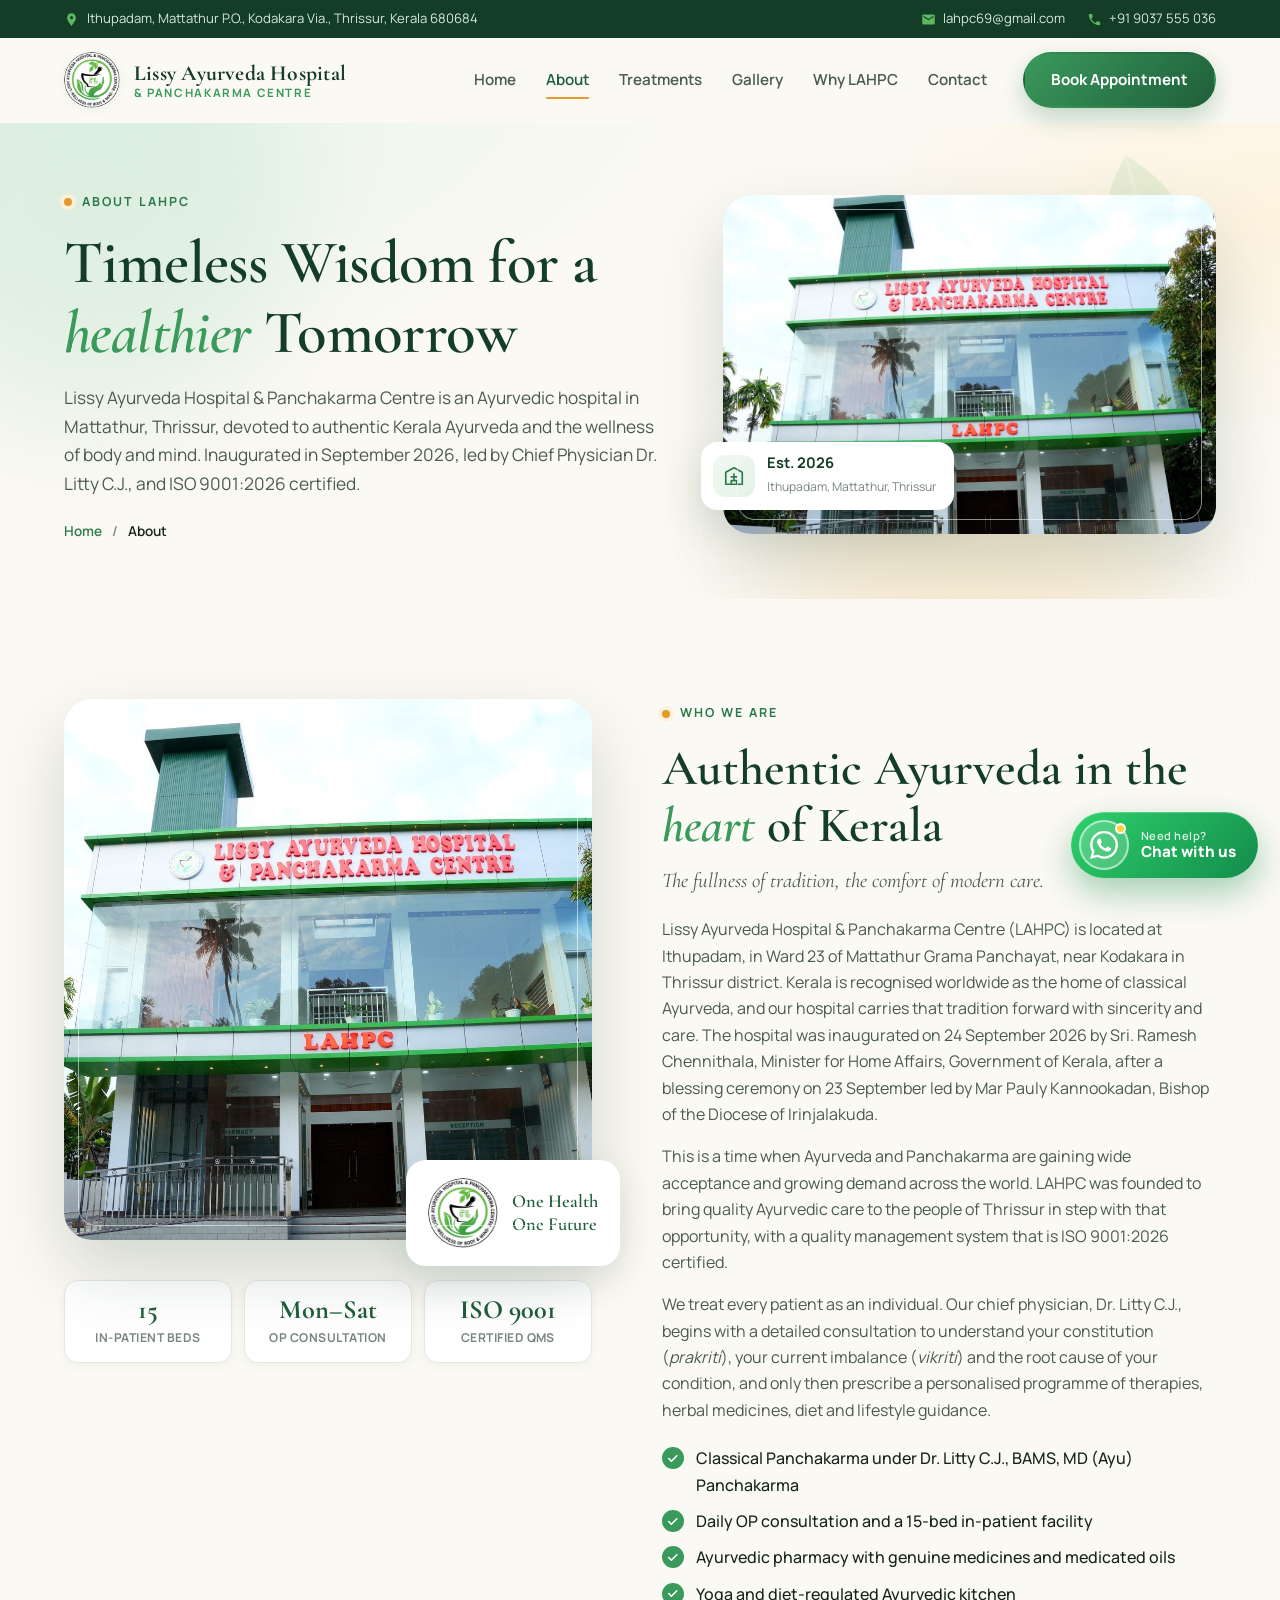
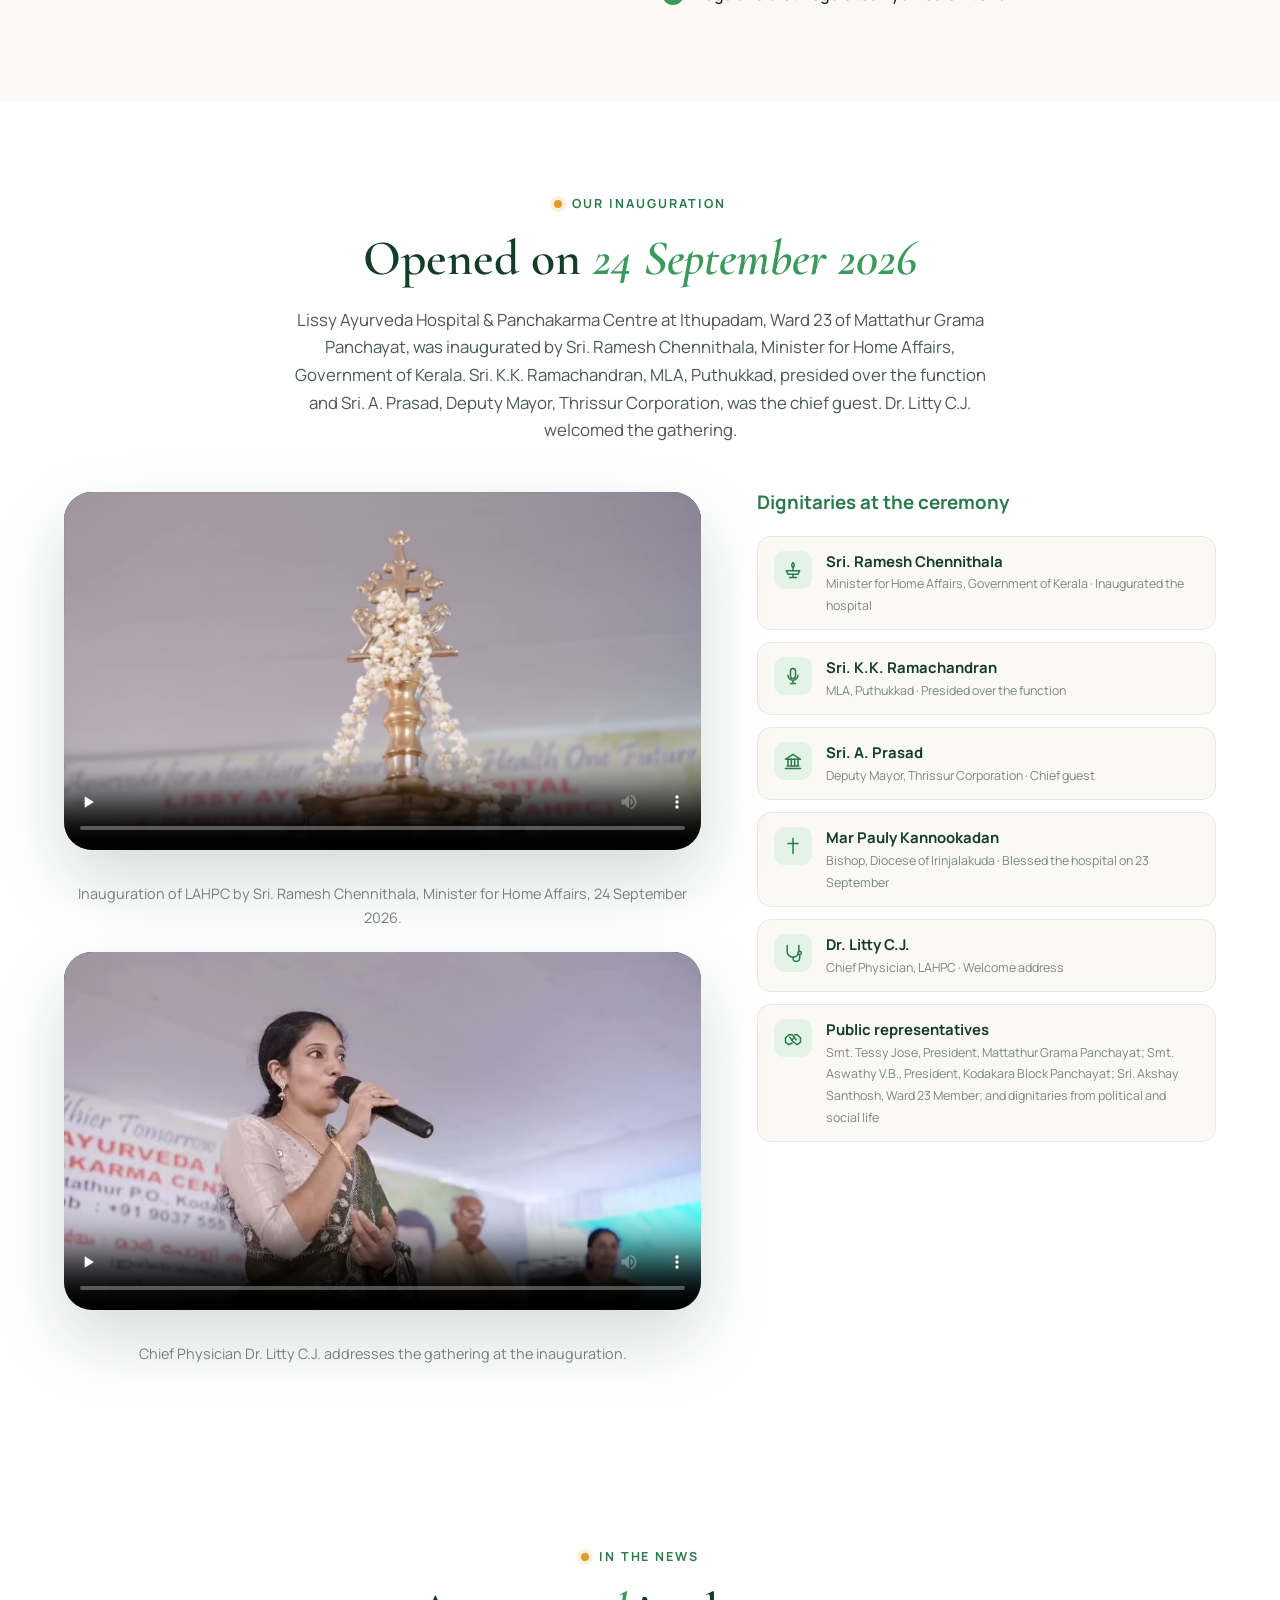
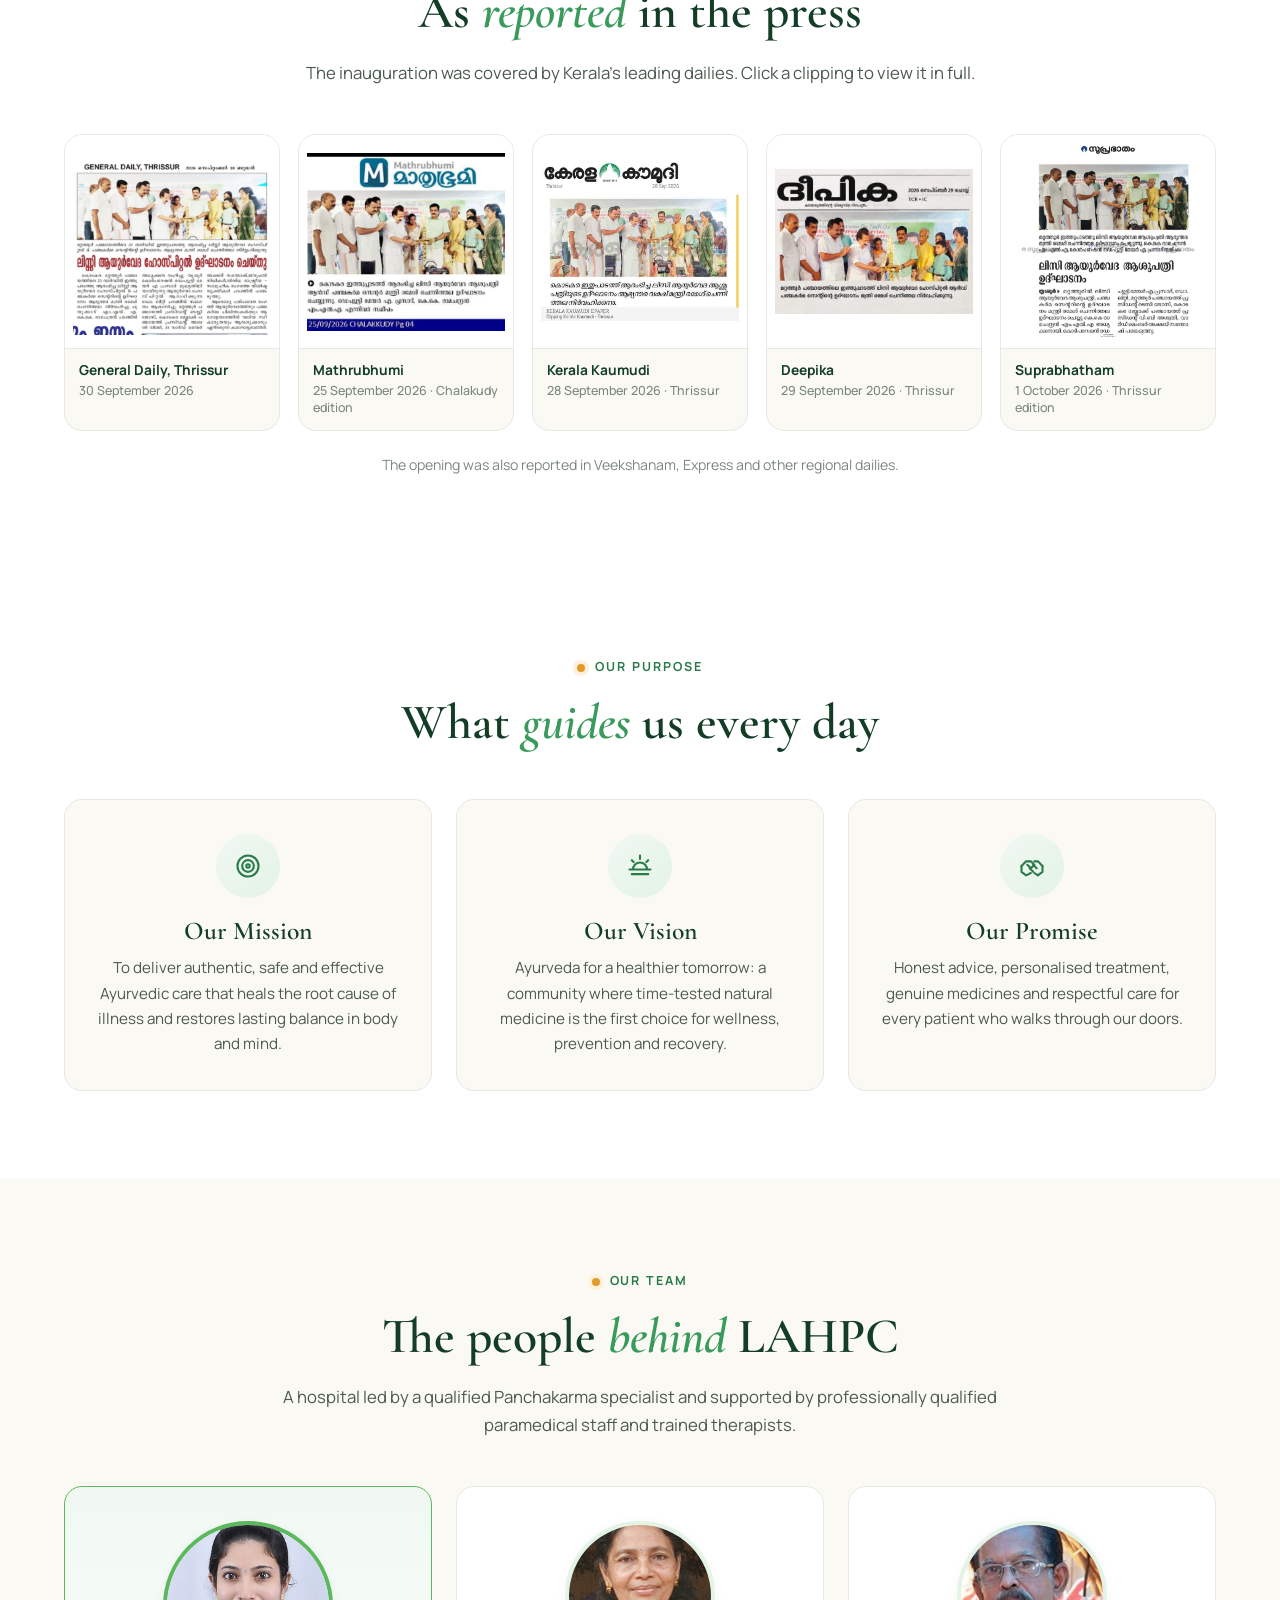
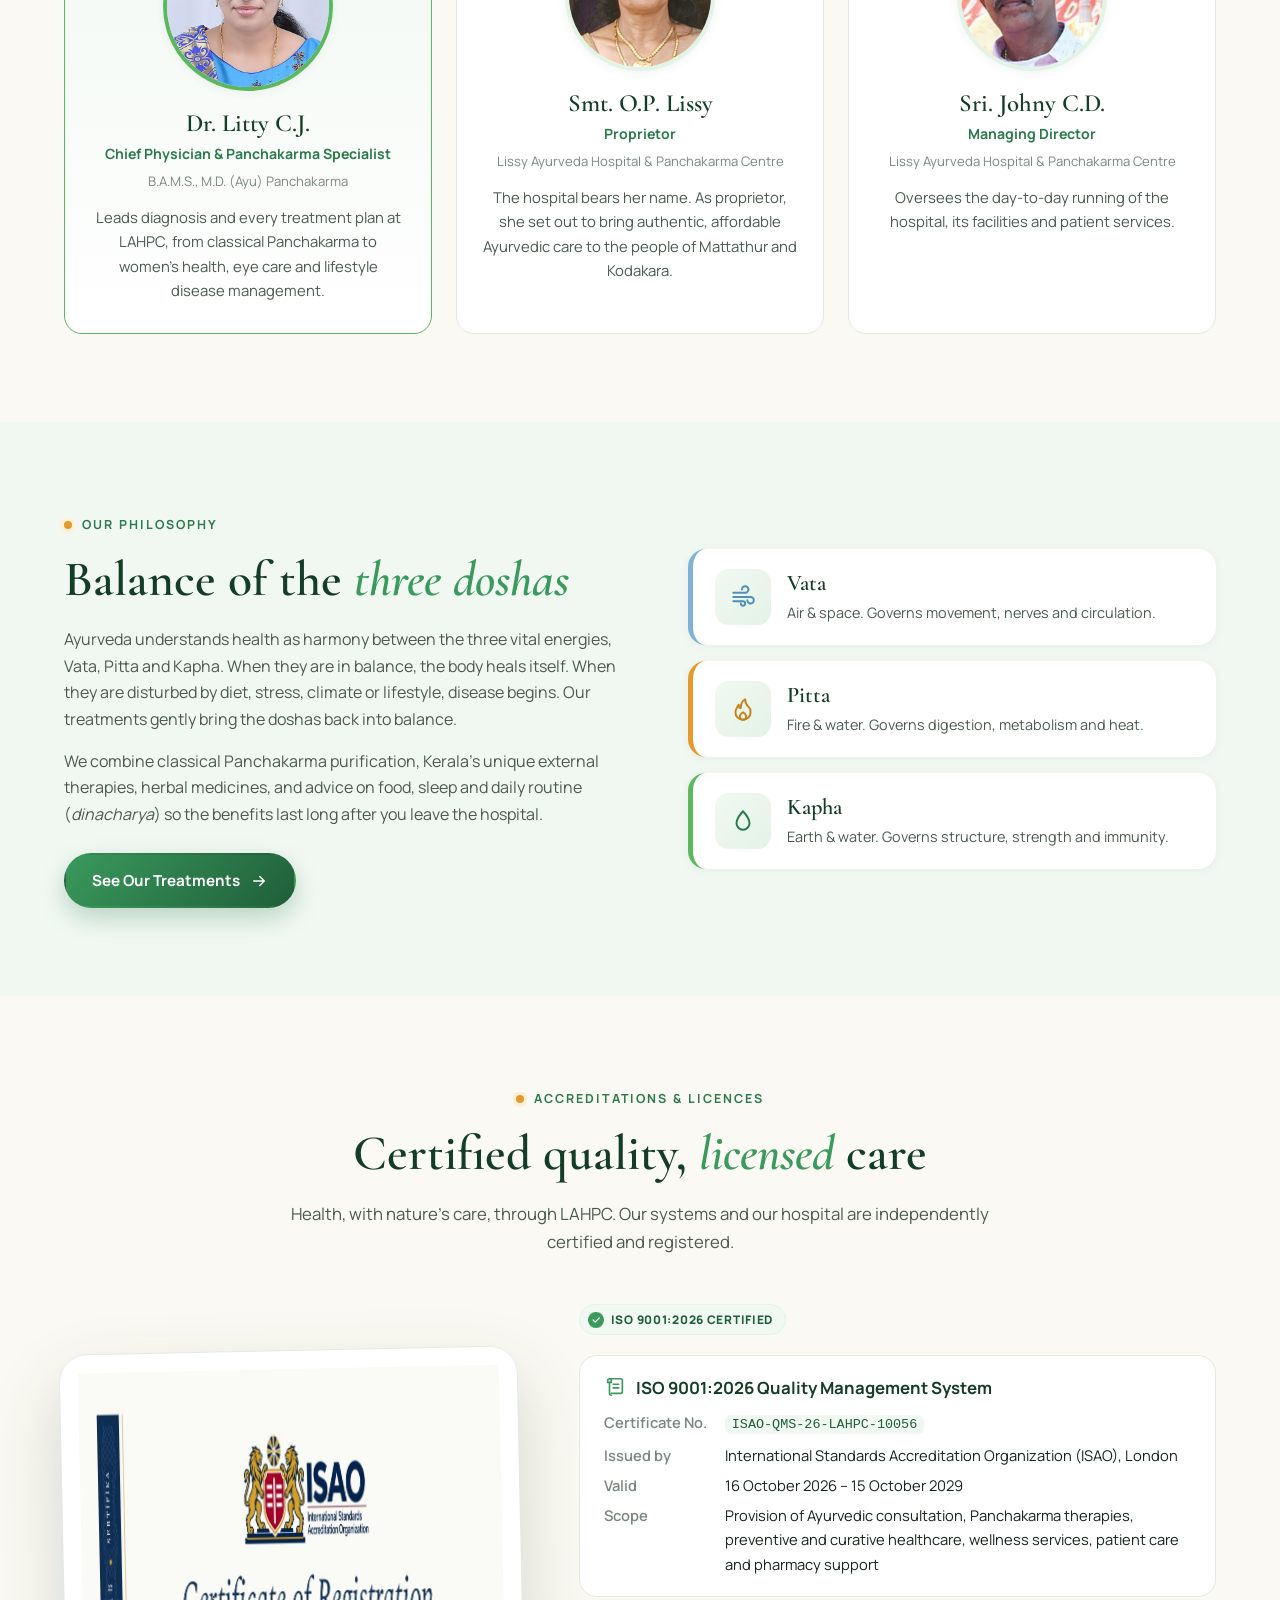
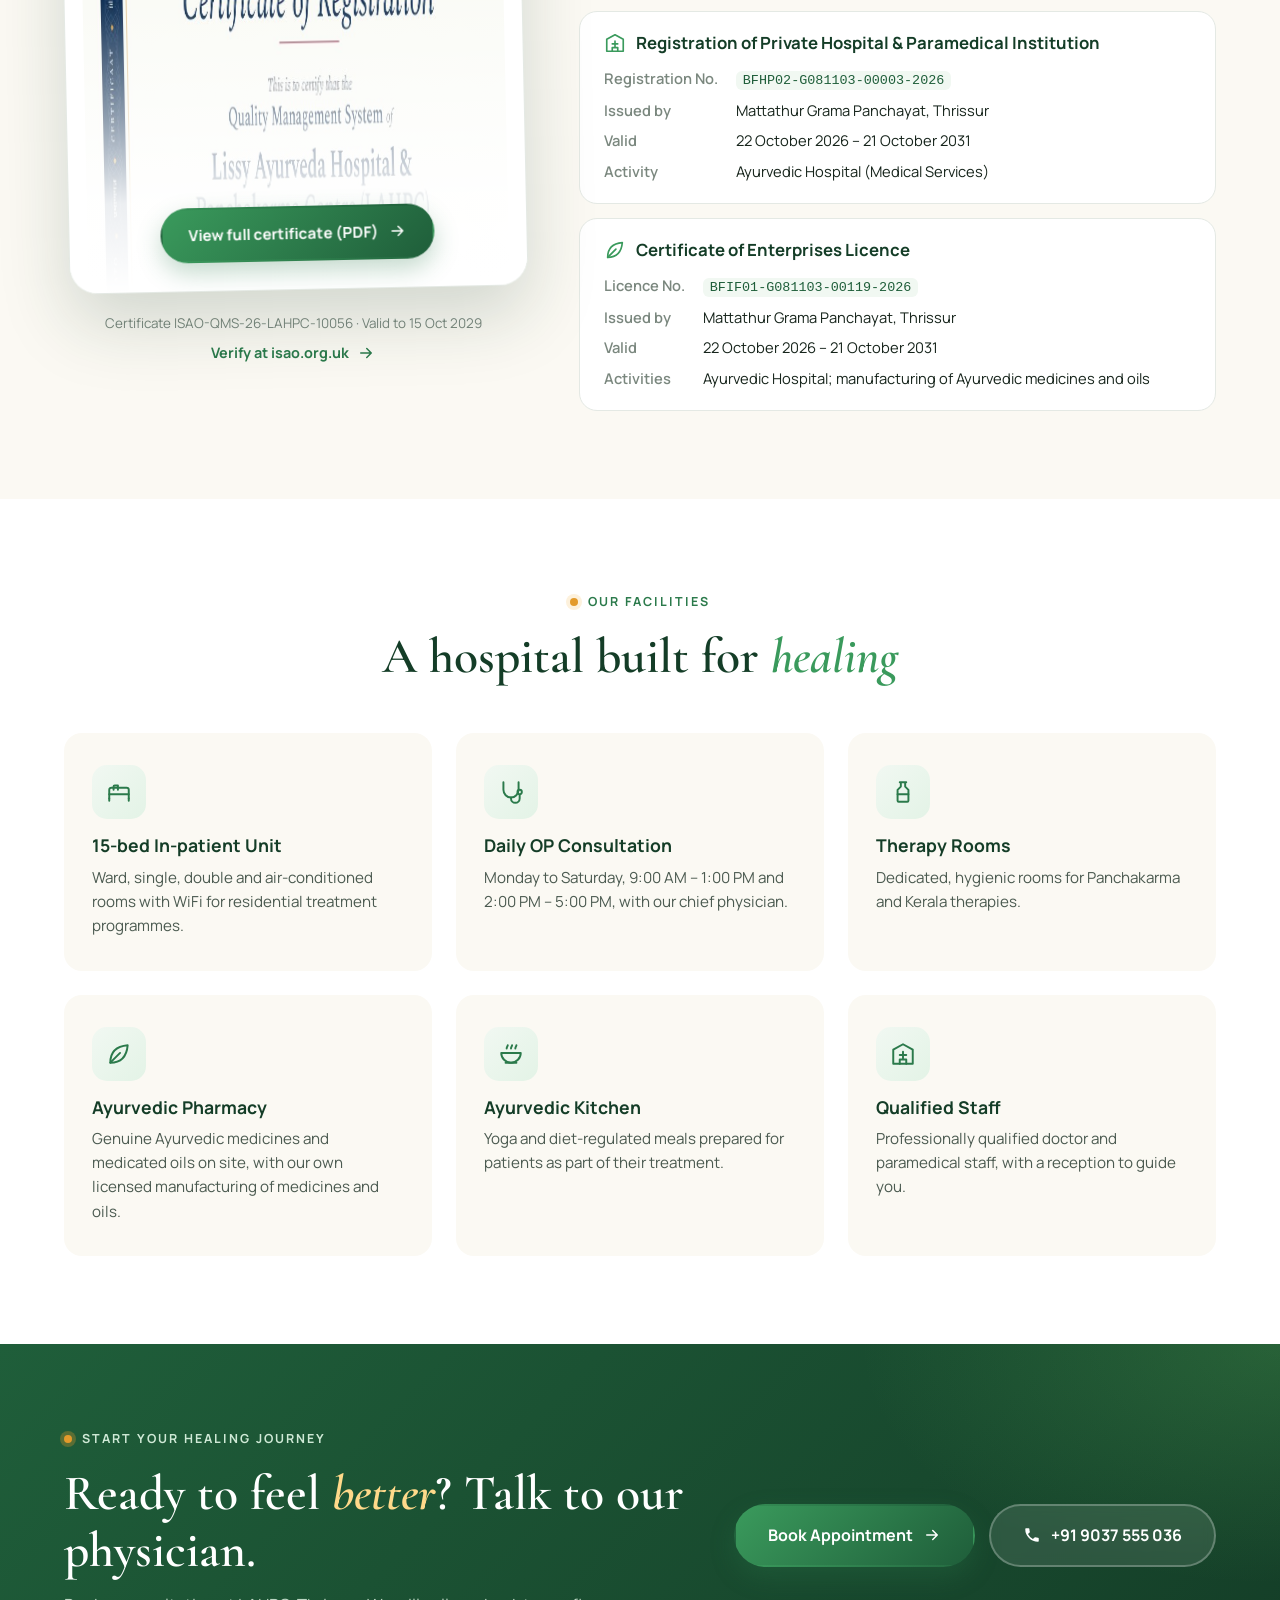
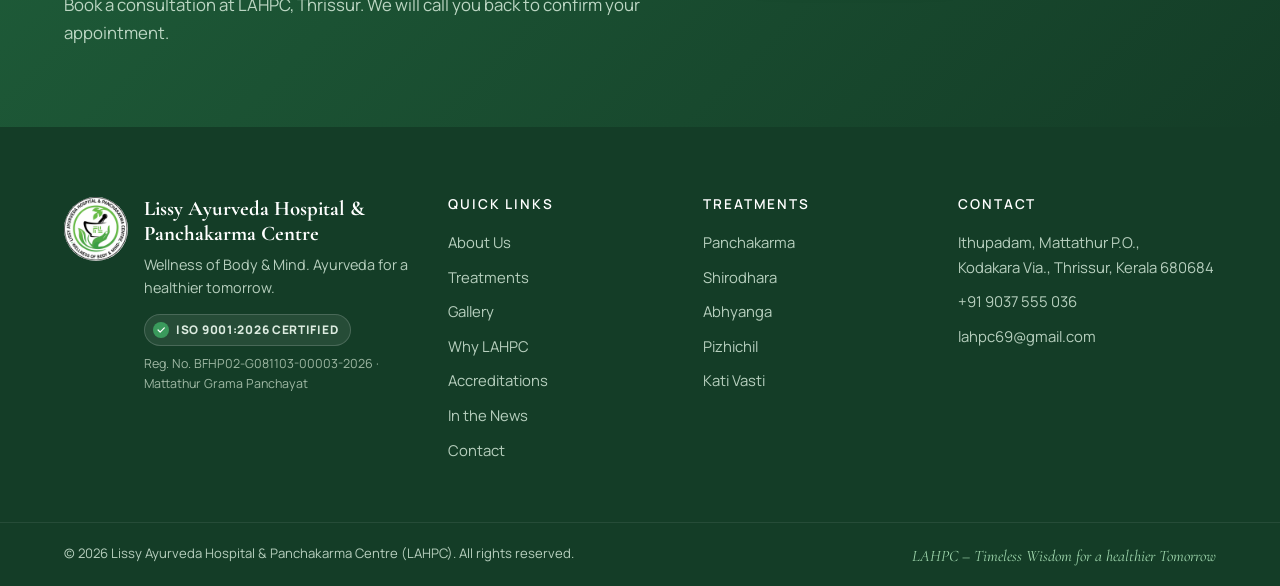
==== commit 67e676c8: "Rebalance accreditations section: cropped certificate preview with fade and CTA - Certificate shown " ====
--- a/about.html
+++ b/about.html
@@ -425,12 +425,13 @@
         <div class="cert__inner">
           <div class="reveal">
             <div class="cert__frame">
-              <a href="assets/images/certificates/iso-9001-2026.jpg" target="_blank" rel="noopener">
-                <img src="assets/images/certificates/iso-9001-2026.jpg" alt="ISO 9001:2026 Certificate of Registration issued to Lissy Ayurveda Hospital & Panchakarma Centre" loading="lazy" width="992" height="1404" />
-              </a>
+              <img src="assets/images/certificates/iso-9001-2026.jpg" alt="ISO 9001:2026 Certificate of Registration issued to Lissy Ayurveda Hospital & Panchakarma Centre" loading="lazy" width="992" height="1404" />
+              <div class="cert__overlay">
+                <a href="assets/docs/LAHPC-ISO-9001-2026-certificate.pdf" target="_blank" rel="noopener" class="btn btn--primary">View full certificate (PDF) <svg viewBox="0 0 24 24" aria-hidden="true"><path d="M5 12h14M13 6l6 6-6 6" fill="none" stroke="currentColor" stroke-width="2" stroke-linecap="round" stroke-linejoin="round"/></svg></a>
+              </div>
             </div>
             <div class="cert__links">
-              <a href="assets/docs/LAHPC-ISO-9001-2026-certificate.pdf" target="_blank" rel="noopener" class="link-arrow">View certificate (PDF) <svg viewBox="0 0 24 24" aria-hidden="true"><path d="M5 12h14M13 6l6 6-6 6" fill="none" stroke="currentColor" stroke-width="2" stroke-linecap="round" stroke-linejoin="round"/></svg></a>
+              <span class="cert__meta">Certificate ISAO-QMS-26-LAHPC-10056 · Valid to 15 Oct 2029</span>
               <a href="https://isao.org.uk/verify" target="_blank" rel="noopener" class="link-arrow">Verify at isao.org.uk <svg viewBox="0 0 24 24" aria-hidden="true"><path d="M5 12h14M13 6l6 6-6 6" fill="none" stroke="currentColor" stroke-width="2" stroke-linecap="round" stroke-linejoin="round"/></svg></a>
             </div>
           </div>
--- a/css/style.css
+++ b/css/style.css
@@ -1079,15 +1079,24 @@
 
 /* ---------- Accreditations & licences ---------- */
 .cert { background: var(--cream); }
-.cert__inner { display: grid; grid-template-columns: .85fr 1.3fr; gap: 60px; align-items: start; }
+.cert__inner { display: grid; grid-template-columns: .9fr 1.25fr; gap: 56px; align-items: center; }
 .cert__frame {
-  background: var(--white); border: 1px solid var(--line); border-radius: var(--radius); padding: 14px;
-  box-shadow: var(--shadow); max-width: 420px; margin: 0 auto;
-}
-.cert__frame img { width: 100%; border-radius: var(--radius-sm); }
-.cert__links { display: flex; flex-wrap: wrap; gap: 12px 22px; justify-content: center; margin-top: 18px; font-size: .9rem; }
-.cert__rows { display: grid; gap: 16px; margin-top: 26px; }
-.cert__row { background: var(--white); border: 1px solid var(--line); border-radius: var(--radius); padding: 22px 24px; }
+  position: relative; overflow: hidden; background: var(--white); border: 1px solid var(--line);
+  border-radius: var(--radius-lg); box-shadow: var(--shadow-lg); max-width: 480px; margin: 0 auto;
+  max-height: 540px; transform: rotate(-1.2deg); transition: transform .35s ease;
+}
+.cert__frame:hover { transform: rotate(0) translateY(-4px); }
+.cert__frame img { display: block; width: 100%; padding: 18px 18px 0; }
+.cert__frame::after {
+  content: ""; position: absolute; left: 0; right: 0; bottom: 0; height: 55%; pointer-events: none;
+  background: linear-gradient(180deg, rgba(255,255,255,0) 0%, rgba(255,255,255,.92) 70%, var(--white) 100%);
+}
+.cert__overlay { position: absolute; left: 0; right: 0; bottom: 28px; display: flex; justify-content: center; z-index: 1; }
+.cert__links { display: flex; flex-direction: column; align-items: center; gap: 6px; margin-top: 22px; font-size: .9rem; text-align: center; }
+.cert__meta { color: var(--muted); font-size: .84rem; }
+.cert__rows { display: grid; gap: 14px; margin-top: 20px; }
+.cert__row { background: var(--white); border: 1px solid var(--line); border-radius: var(--radius); padding: 20px 24px; transition: transform .25s, box-shadow .25s; }
+.cert__row:hover { transform: translateX(6px); box-shadow: var(--shadow); }
 .cert__row h3 {
   font-size: 1.05rem; font-family: var(--font-body); font-weight: 700; color: var(--green-900);
   margin-bottom: 12px; display: flex; align-items: center; gap: 10px; flex-wrap: wrap;
@@ -1221,6 +1230,7 @@
   .tlist > .tcard:last-child:nth-child(odd) { grid-column: auto; }
   .tgroup + .tgroup { padding-top: 56px; }
   .about__media { position: static; align-self: auto; gap: 28px; }
+  .cert__frame { max-height: 440px; transform: none; }
 }
 @media (max-width: 640px) {
   .about__stats { grid-template-columns: repeat(3, minmax(0, 1fr)); gap: 8px; }
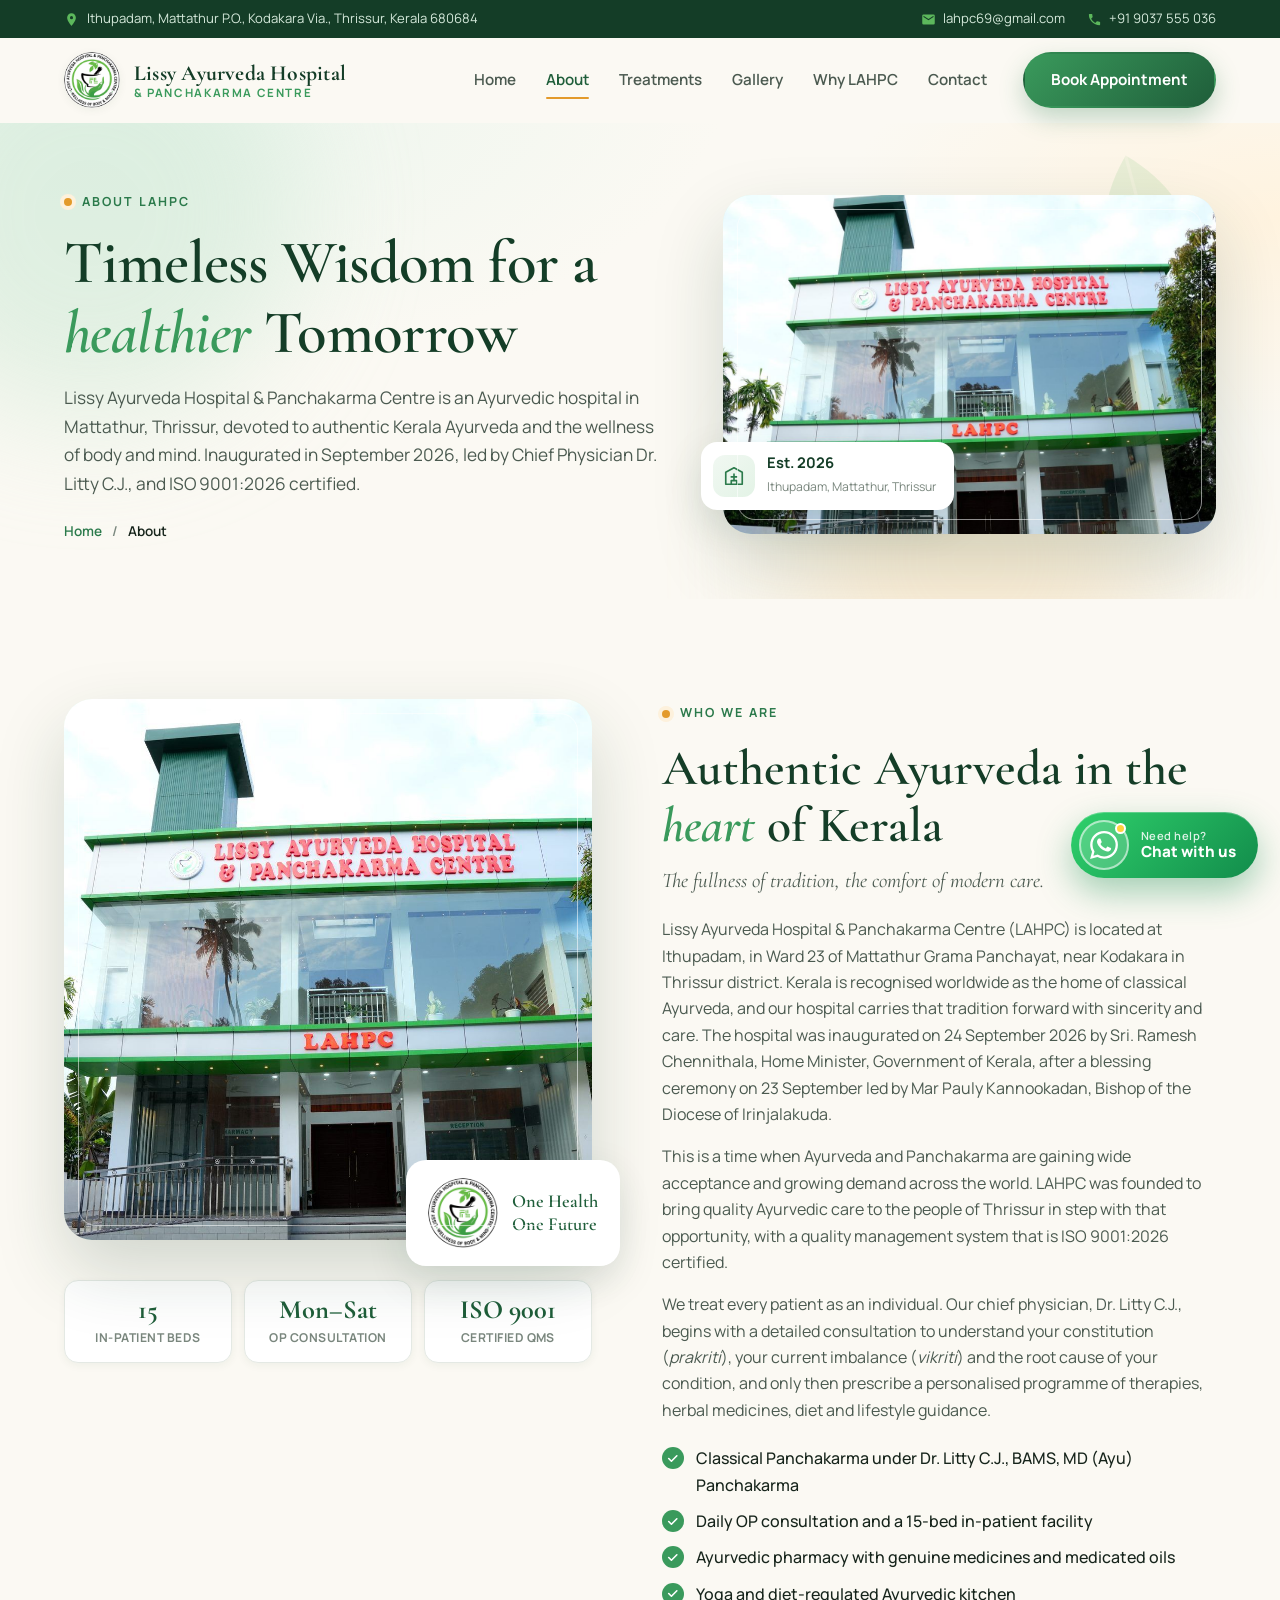
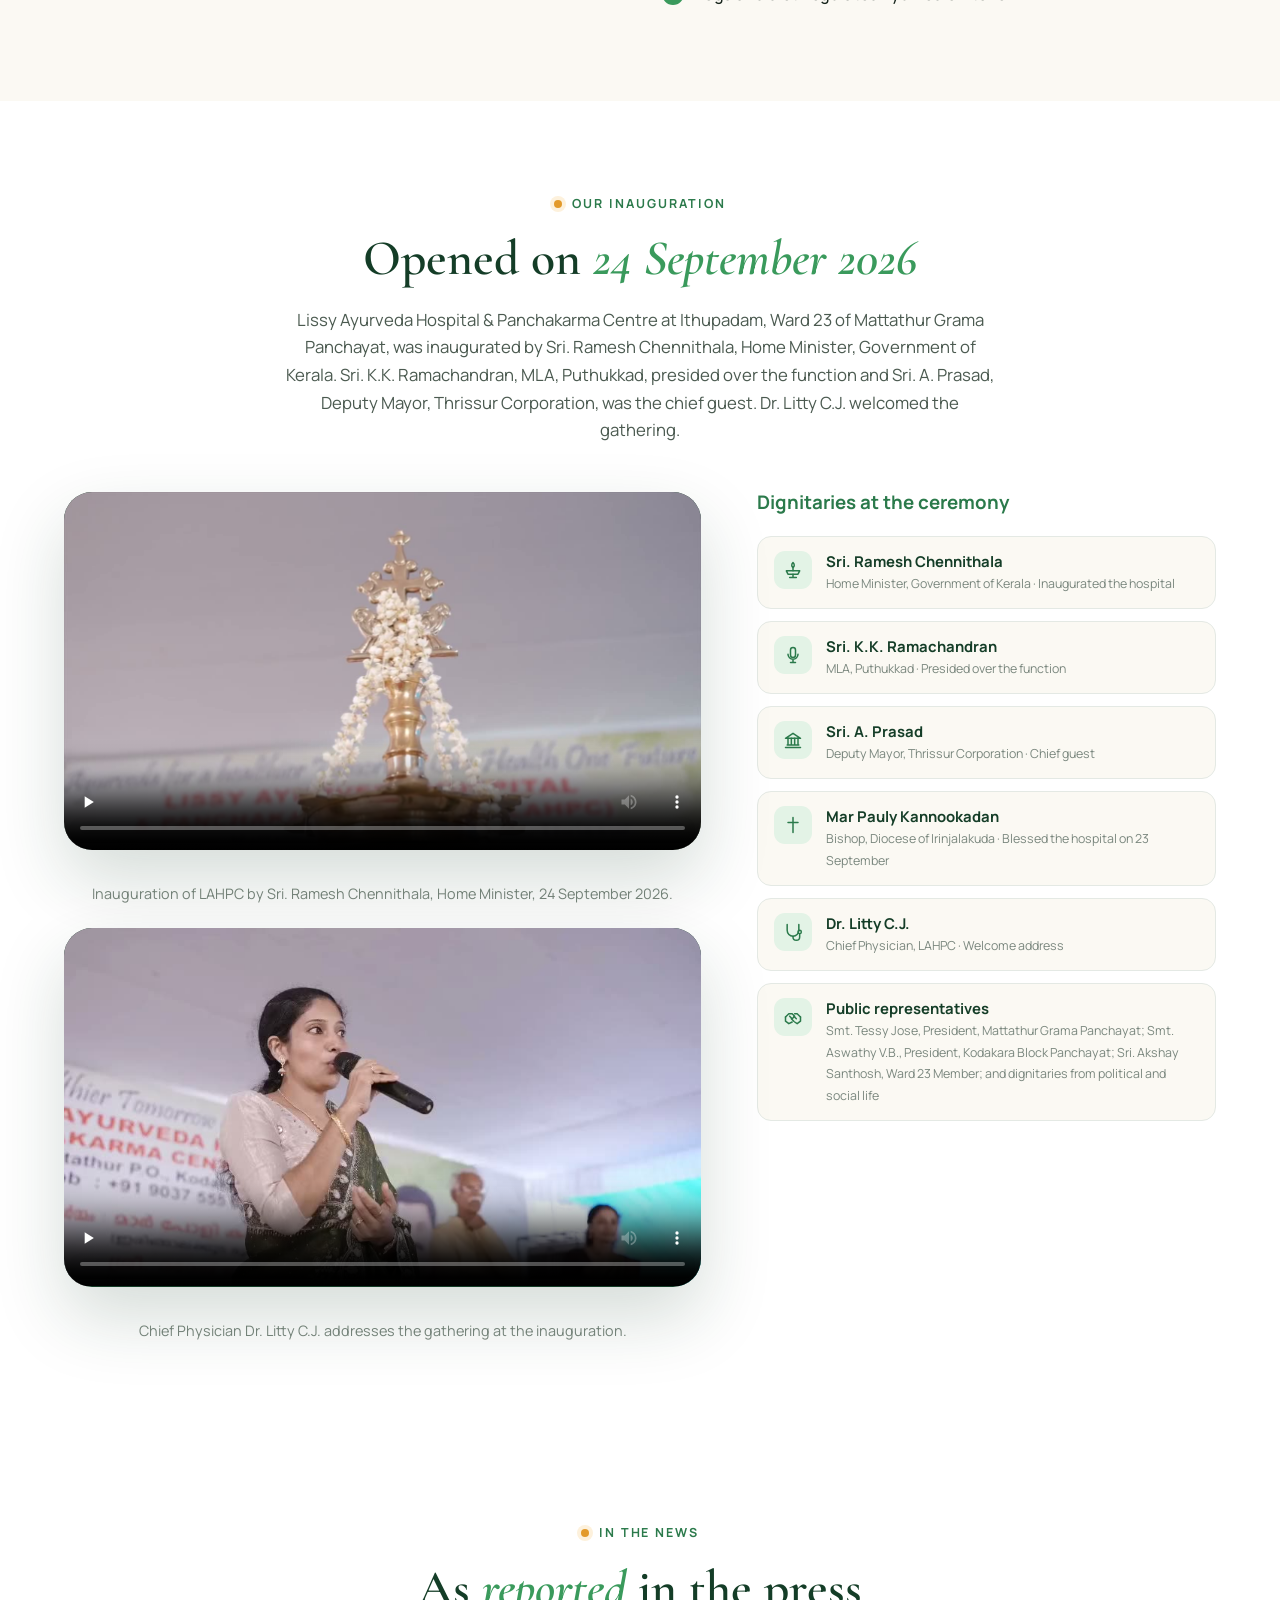
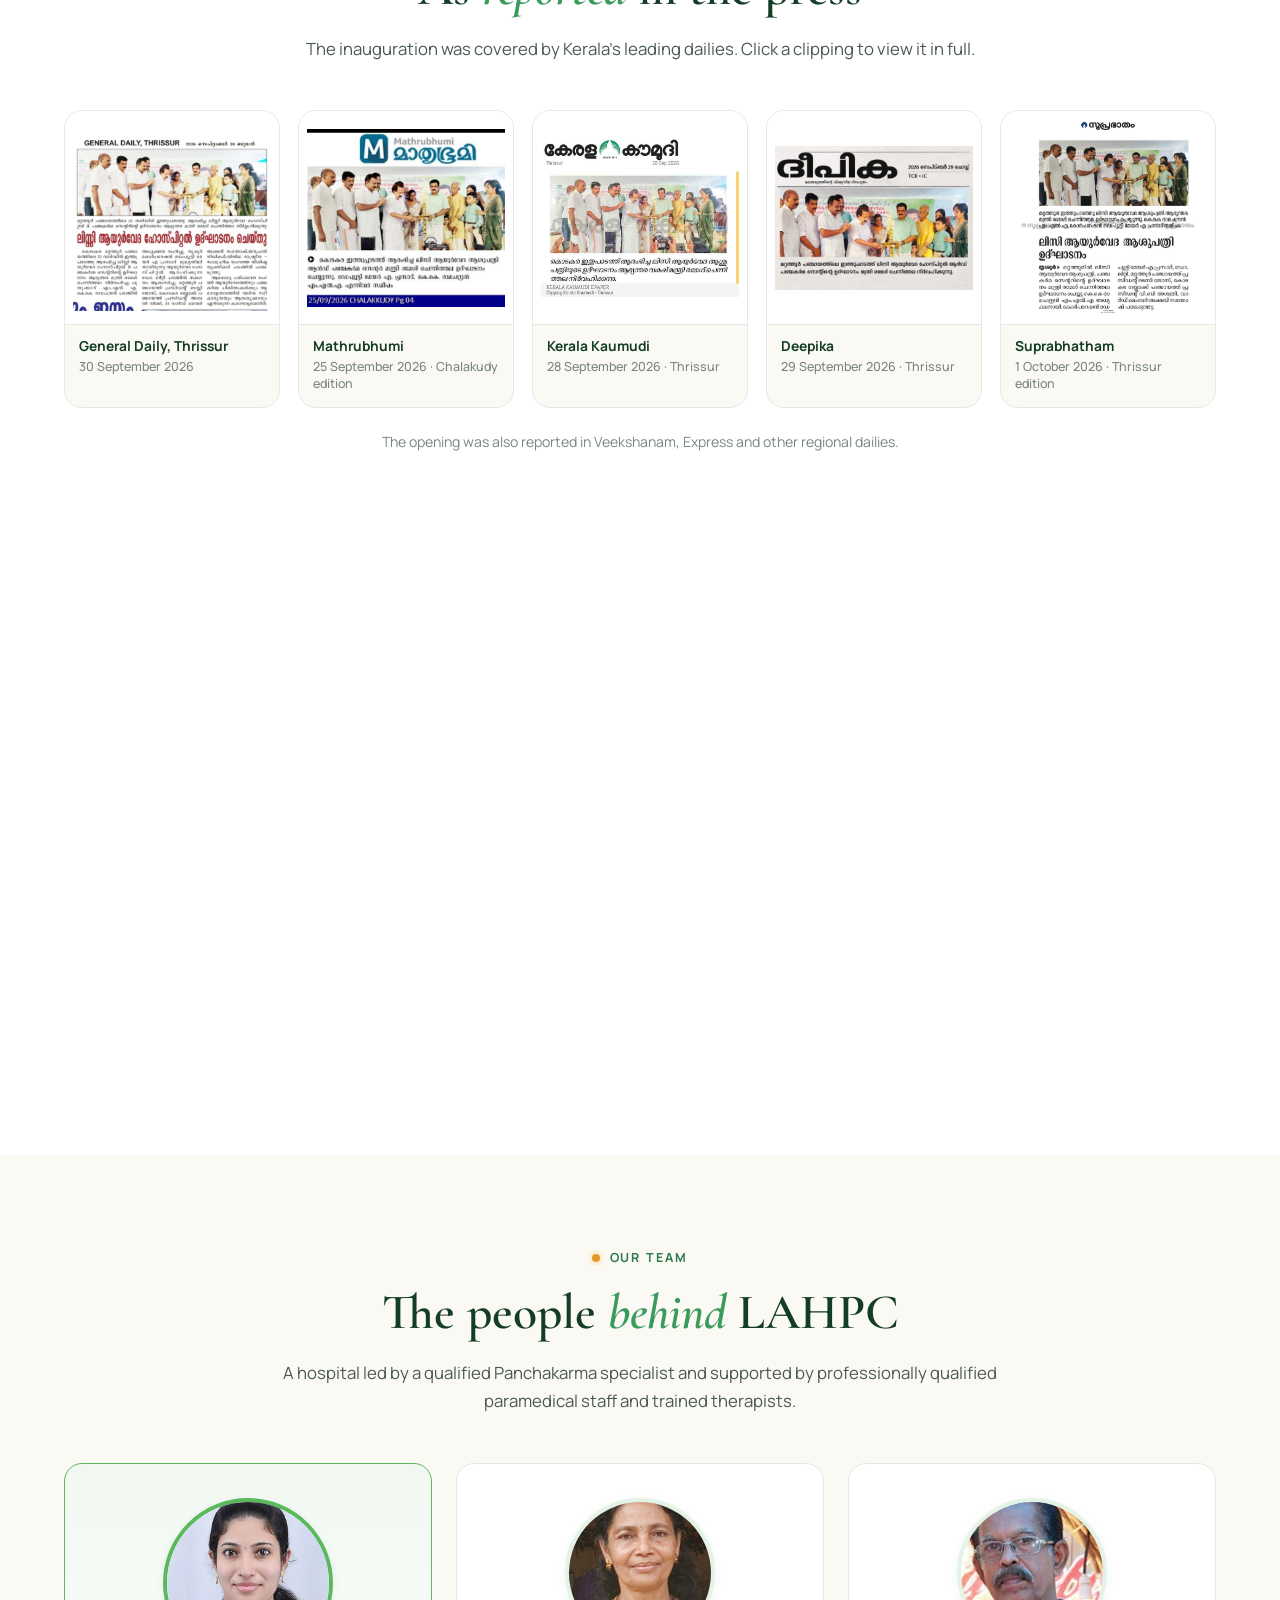
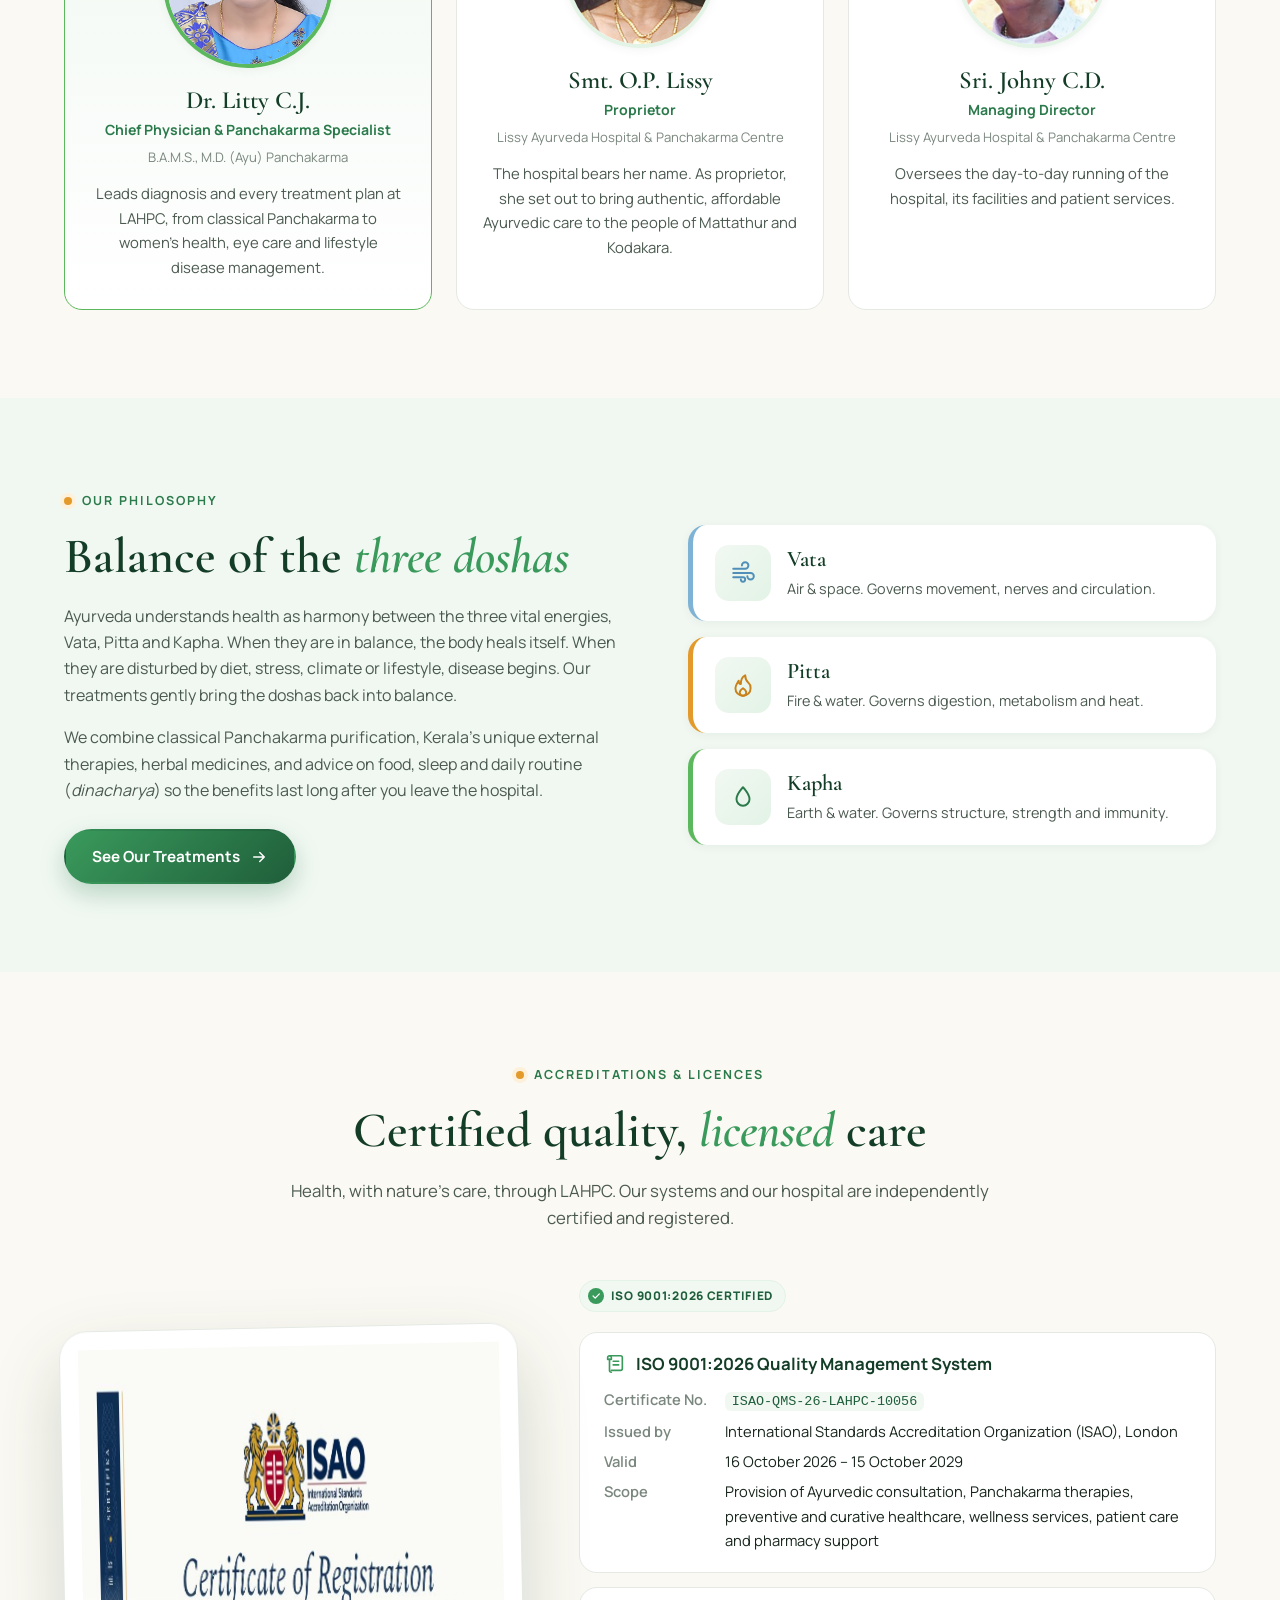
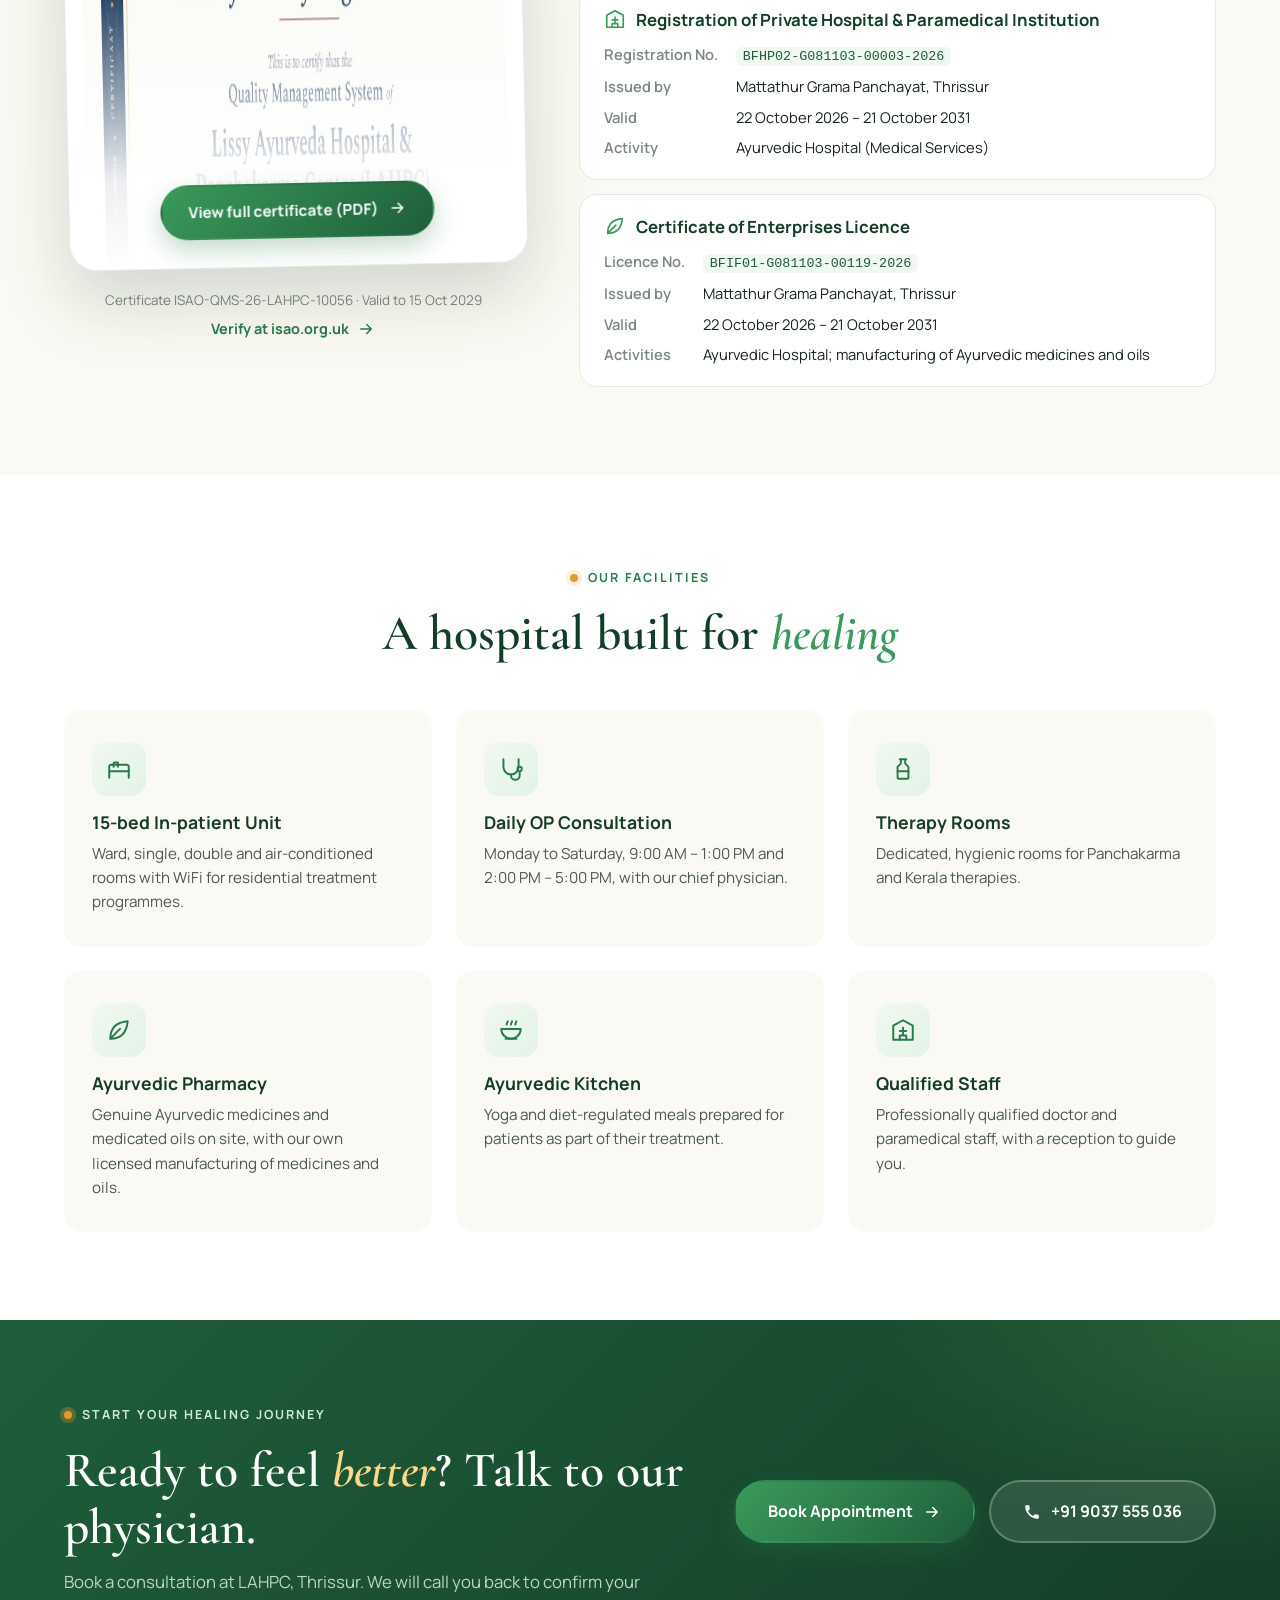
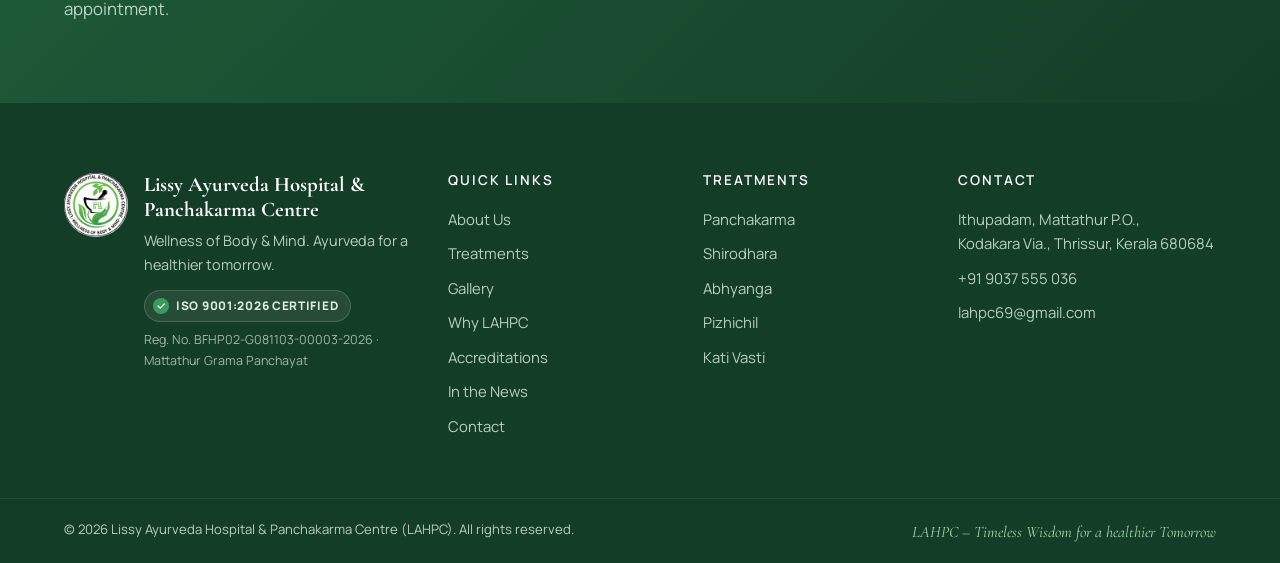
==== commit 50c69b83: "Use 'Home Minister' instead of 'Minister for Home Affairs' site-wide Co-Authored-By: Claude Fable 5." ====
--- a/about.html
+++ b/about.html
@@ -211,8 +211,7 @@
             Lissy Ayurveda Hospital &amp; Panchakarma Centre (LAHPC) is located at Ithupadam, in Ward 23 of
             Mattathur Grama Panchayat, near Kodakara in Thrissur district. Kerala is recognised worldwide as the
             home of classical Ayurveda, and our hospital carries that tradition forward with sincerity and care.
-            The hospital was inaugurated on 24 September 2026 by Sri. Ramesh Chennithala, Minister for Home
-            Affairs, Government of Kerala, after a blessing ceremony on 23 September led by Mar Pauly Kannookadan,
+            The hospital was inaugurated on 24 September 2026 by Sri. Ramesh Chennithala, Home Minister, Government of Kerala, after a blessing ceremony on 23 September led by Mar Pauly Kannookadan,
             Bishop of the Diocese of Irinjalakuda.
           </p>
           <p>
@@ -244,7 +243,7 @@
           <h2 class="section__title">Opened on <em>24 September 2026</em></h2>
           <p class="section__lead">
             Lissy Ayurveda Hospital &amp; Panchakarma Centre at Ithupadam, Ward 23 of Mattathur Grama Panchayat, was
-            inaugurated by Sri. Ramesh Chennithala, Minister for Home Affairs, Government of Kerala. Sri. K.K. Ramachandran,
+            inaugurated by Sri. Ramesh Chennithala, Home Minister, Government of Kerala. Sri. K.K. Ramachandran,
             MLA, Puthukkad, presided over the function and Sri. A. Prasad, Deputy Mayor, Thrissur Corporation, was the chief
             guest. Dr. Litty C.J. welcomed the gathering.
           </p>
@@ -257,7 +256,7 @@
                 Your browser does not support embedded video. <a href="assets/video/inauguration.mp4">Download the video</a>.
               </video>
             </div>
-            <p class="video__caption">Inauguration of LAHPC by Sri. Ramesh Chennithala, Minister for Home Affairs, 24 September 2026.</p>
+            <p class="video__caption">Inauguration of LAHPC by Sri. Ramesh Chennithala, Home Minister, 24 September 2026.</p>
             <div class="video__frame reveal">
               <video controls preload="none" playsinline poster="assets/video/welcome-address-poster.jpg">
                 <source src="assets/video/welcome-address.mp4" type="video/mp4" />
@@ -269,7 +268,7 @@
           <div class="reveal reveal--delay">
             <h3 class="doctor__role">Dignitaries at the ceremony</h3>
             <ul class="inaug__facts">
-              <li><span><svg class="icon" aria-hidden="true"><use href="#i-lamp"/></svg></span><div><strong>Sri. Ramesh Chennithala</strong><small>Minister for Home Affairs, Government of Kerala · Inaugurated the hospital</small></div></li>
+              <li><span><svg class="icon" aria-hidden="true"><use href="#i-lamp"/></svg></span><div><strong>Sri. Ramesh Chennithala</strong><small>Home Minister, Government of Kerala · Inaugurated the hospital</small></div></li>
               <li><span><svg class="icon" aria-hidden="true"><use href="#i-mic"/></svg></span><div><strong>Sri. K.K. Ramachandran</strong><small>MLA, Puthukkad · Presided over the function</small></div></li>
               <li><span><svg class="icon" aria-hidden="true"><use href="#i-landmark"/></svg></span><div><strong>Sri. A. Prasad</strong><small>Deputy Mayor, Thrissur Corporation · Chief guest</small></div></li>
               <li><span><svg class="icon" aria-hidden="true"><use href="#i-cross"/></svg></span><div><strong>Mar Pauly Kannookadan</strong><small>Bishop, Diocese of Irinjalakuda · Blessed the hospital on 23 September</small></div></li>
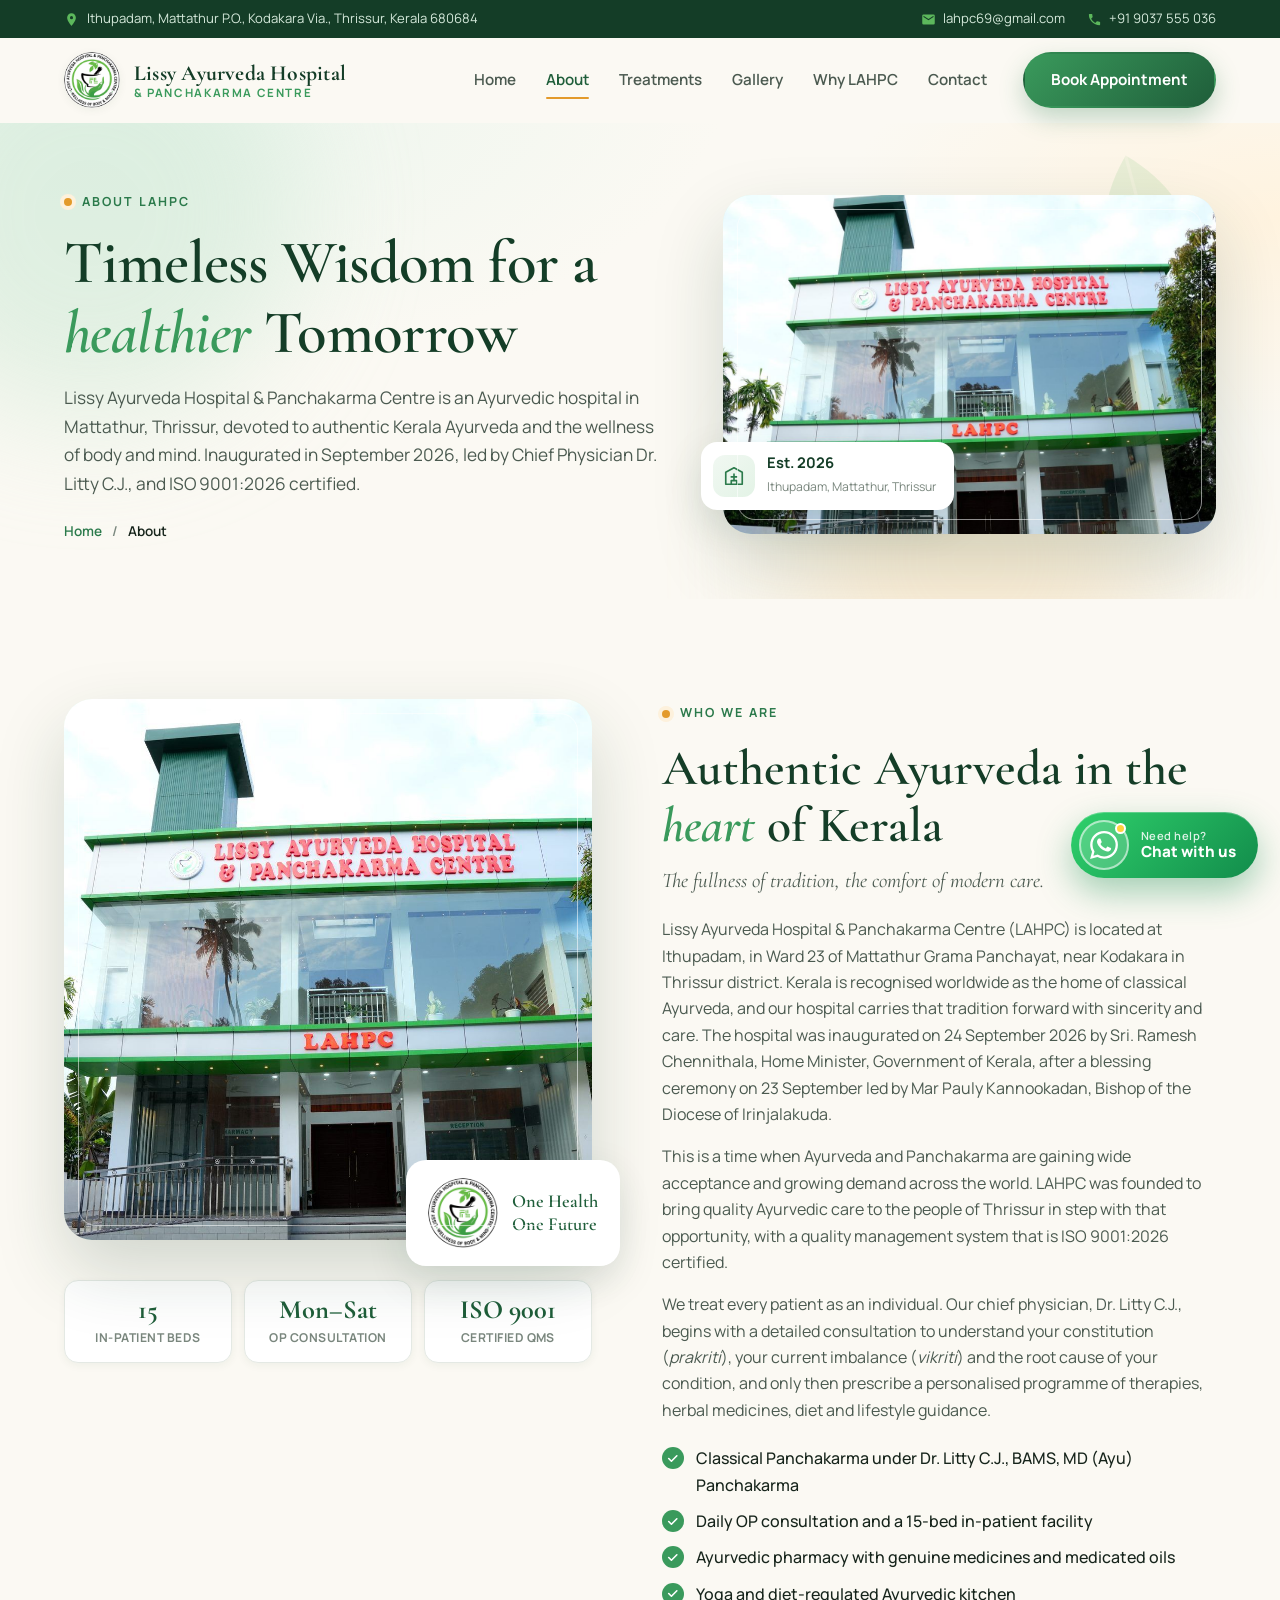
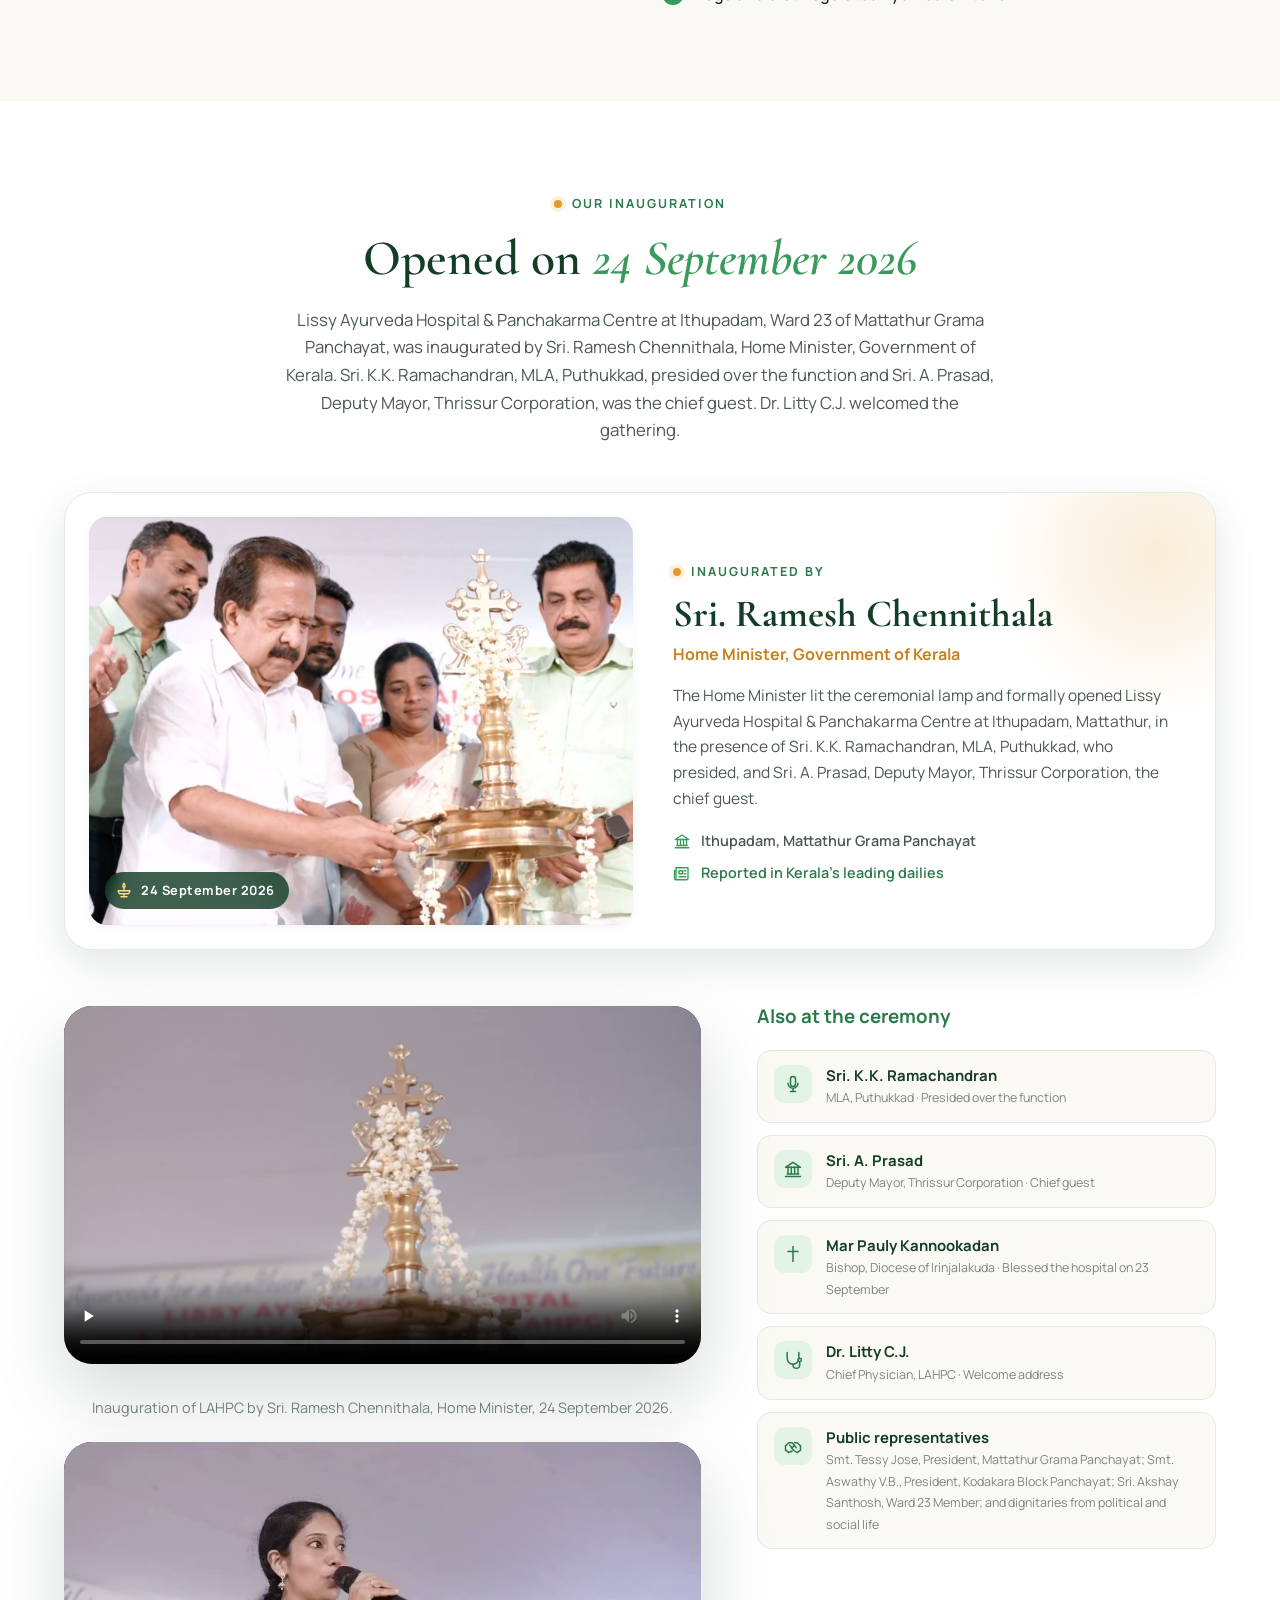
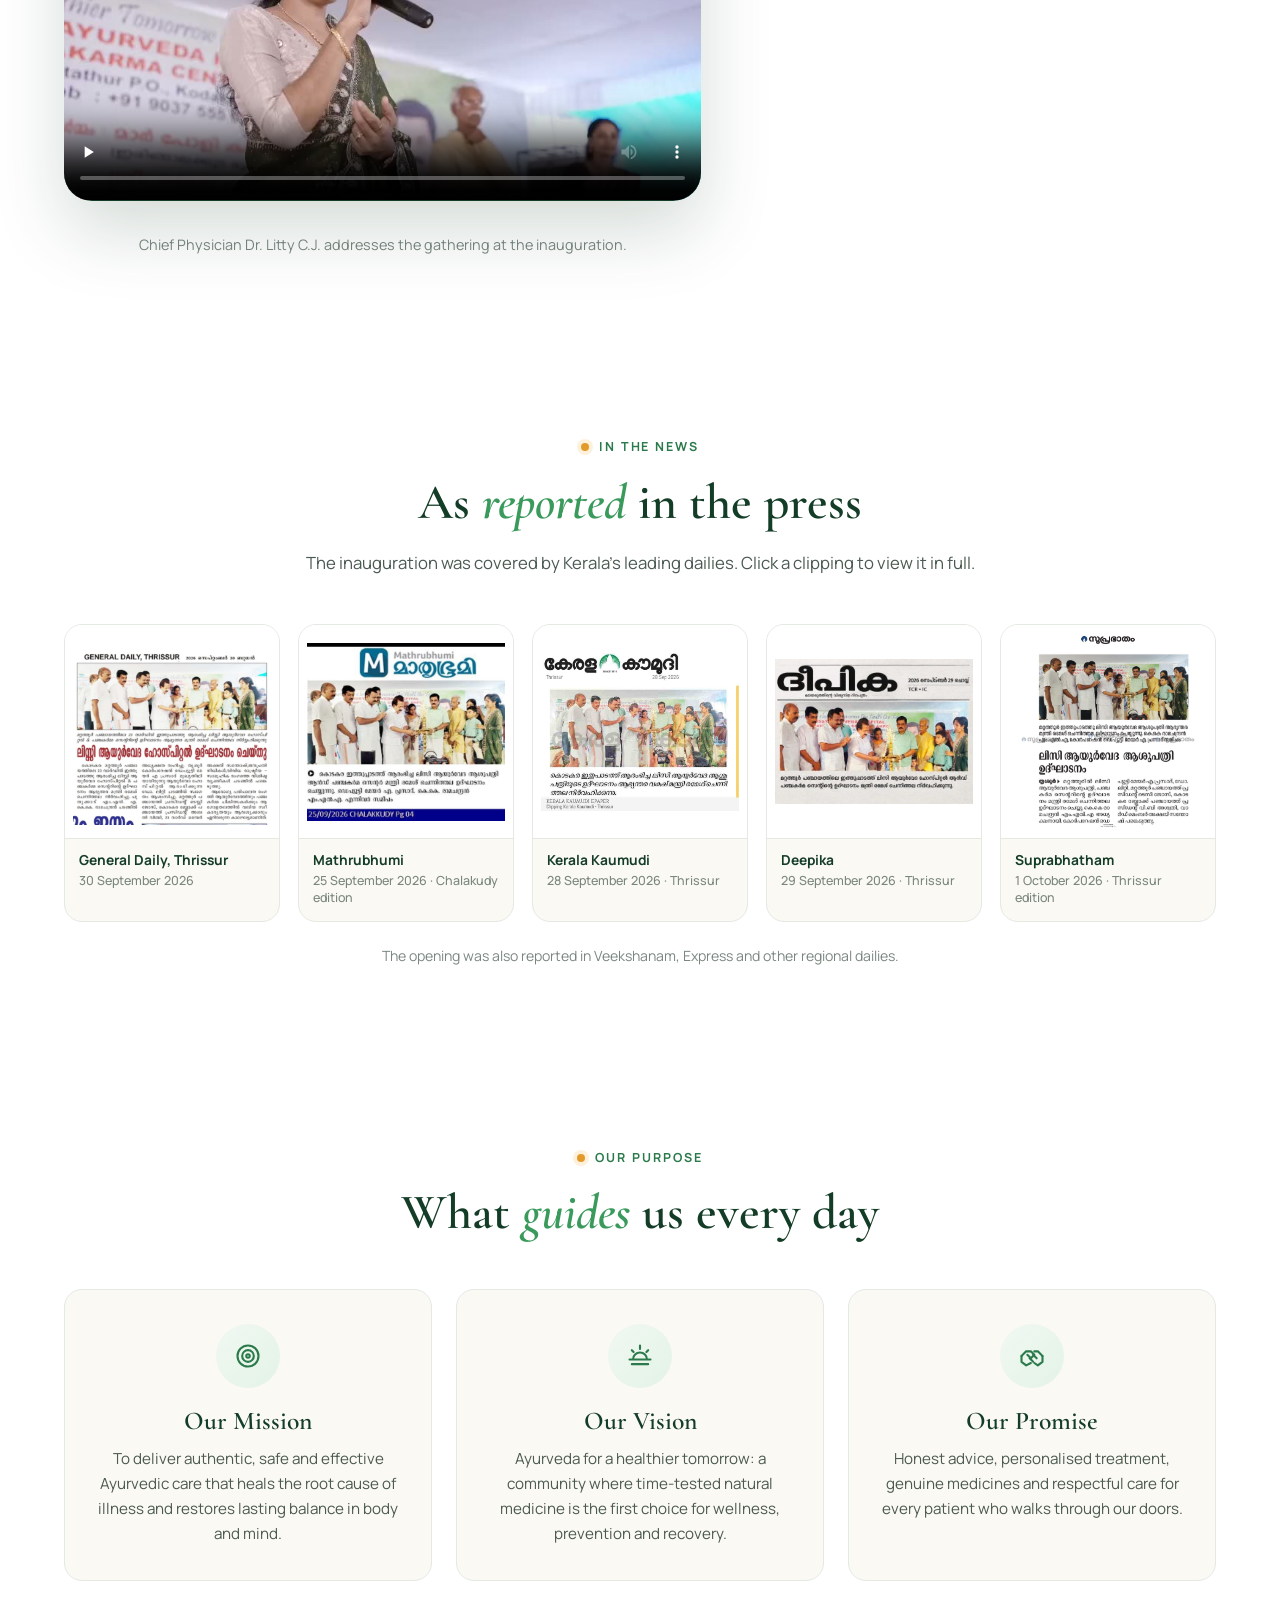
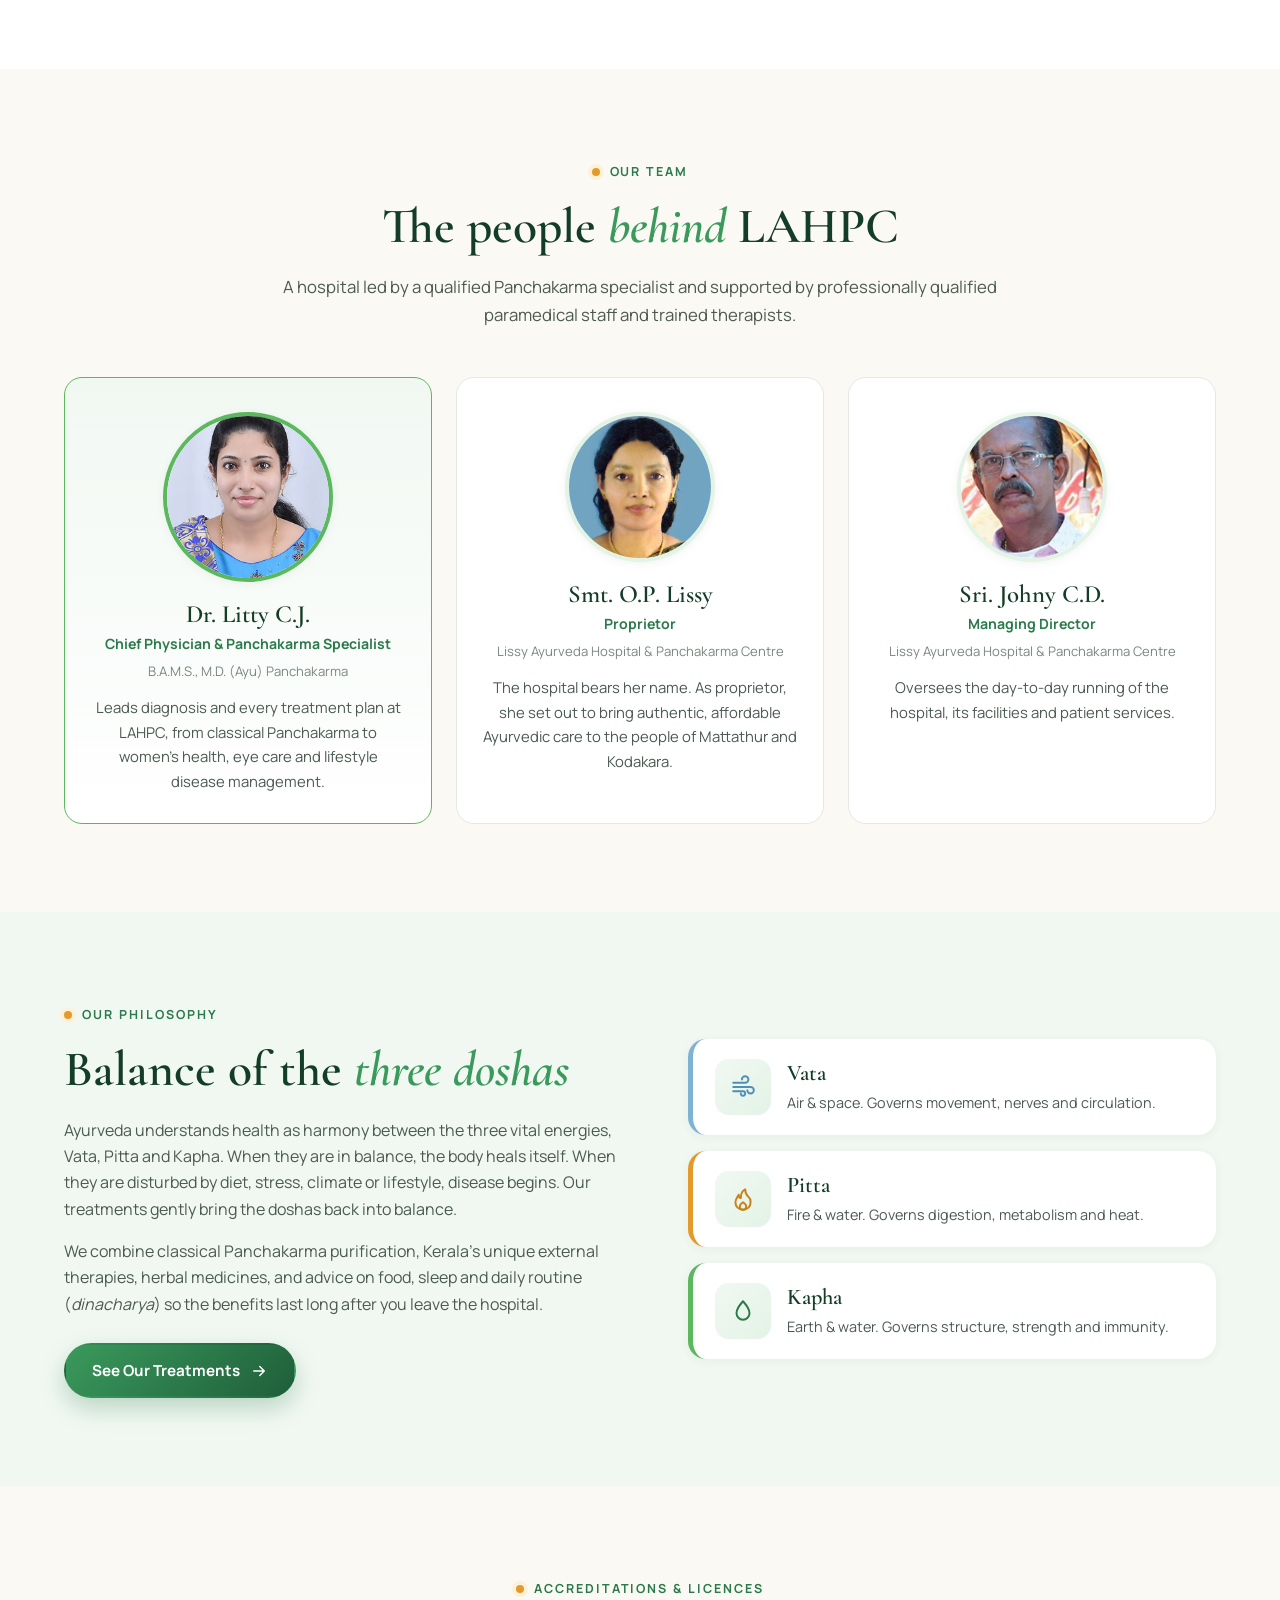
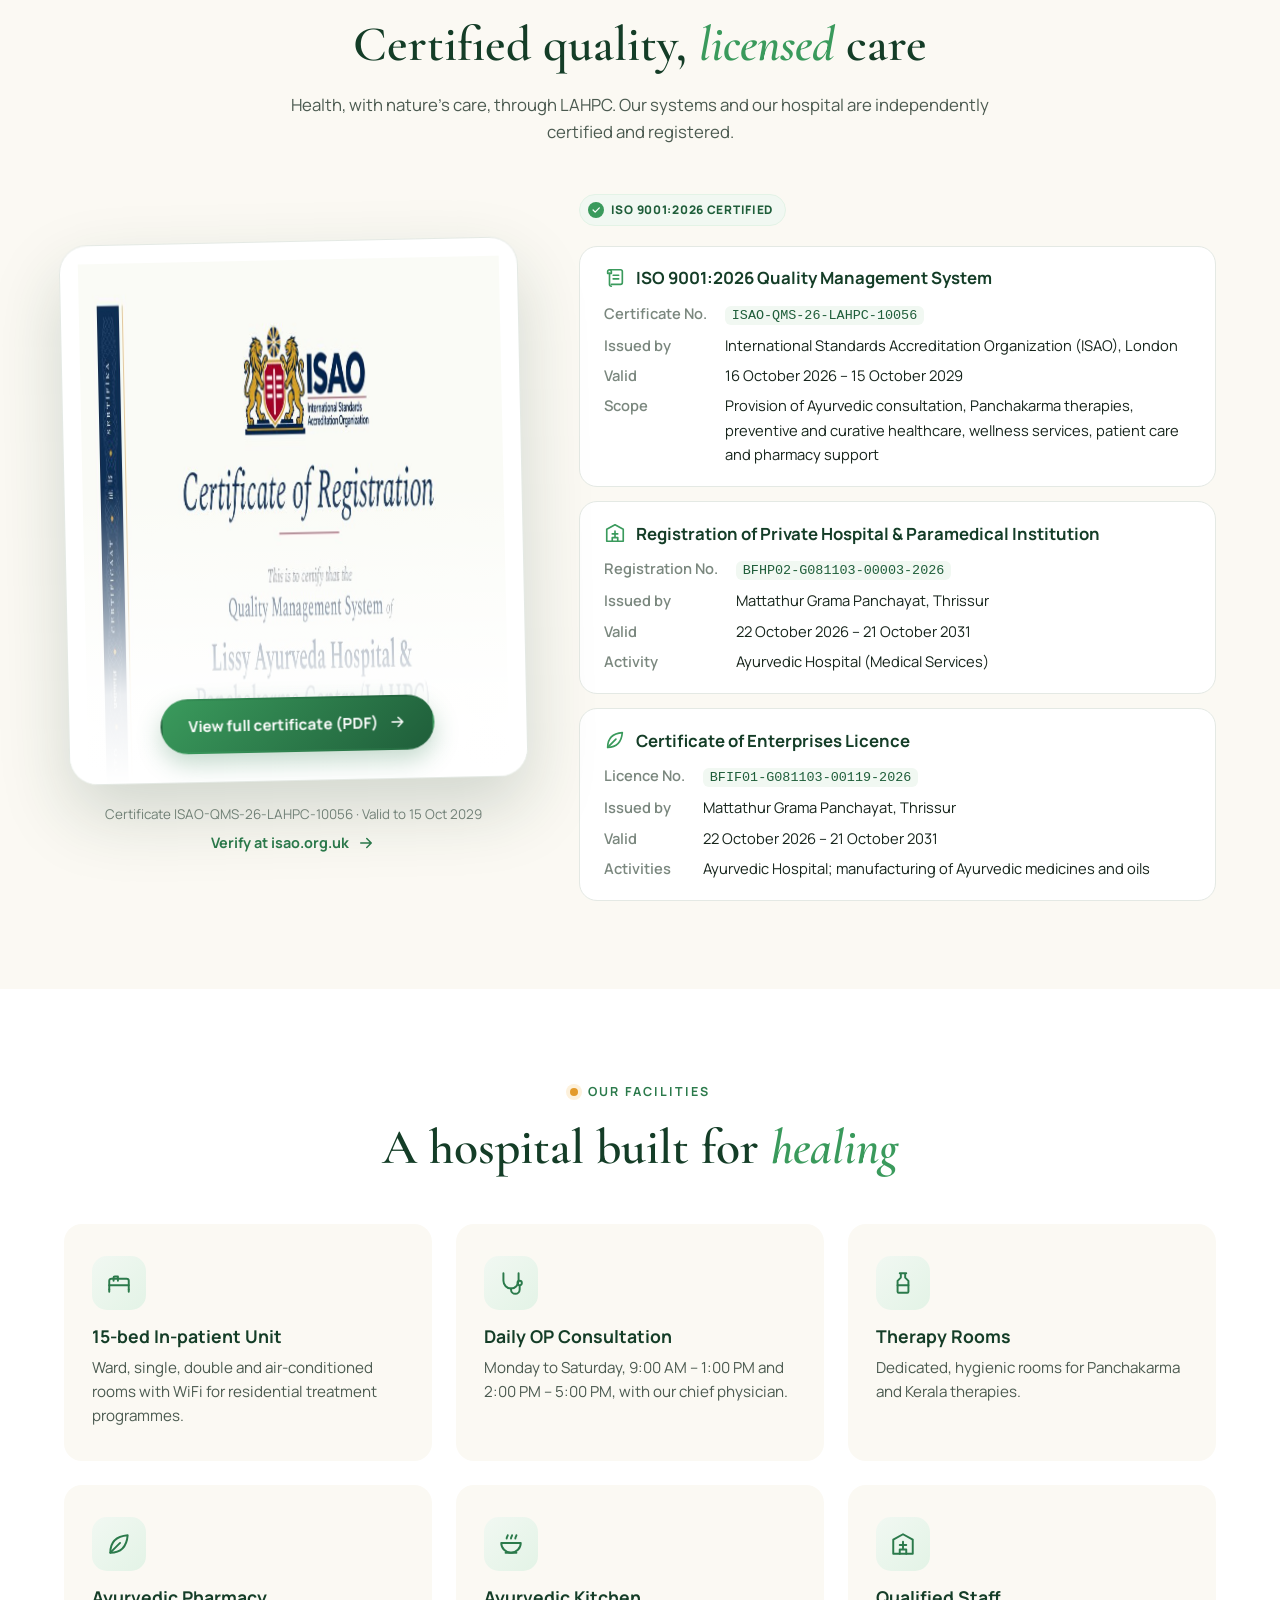
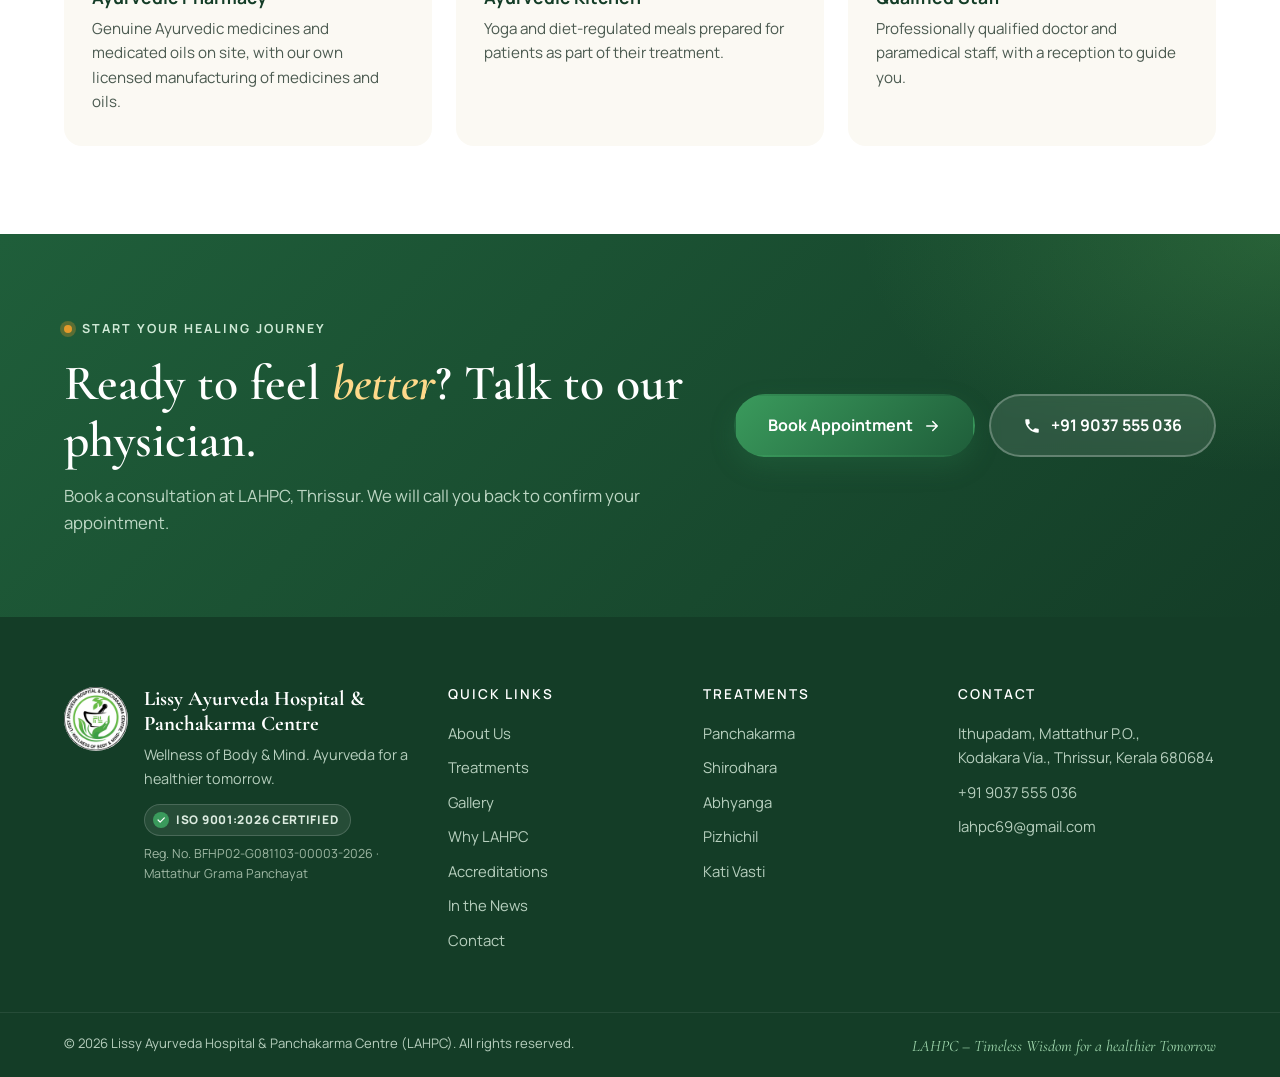
==== commit c336f57e: "Highlight the inaugurator: Sri. Ramesh Chennithala, Home Minister - About: featured 'Inaugurated by'" ====
--- a/about.html
+++ b/about.html
@@ -248,6 +248,26 @@
             guest. Dr. Litty C.J. welcomed the gathering.
           </p>
         </div>
+        <div class="inaugurator reveal">
+          <div class="inaugurator__photo">
+            <img src="assets/images/inauguration/lamp-lighting.jpg" alt="Sri. Ramesh Chennithala, Home Minister of Kerala, lighting the ceremonial lamp to inaugurate Lissy Ayurveda Hospital & Panchakarma Centre" loading="lazy" width="1400" height="1050" />
+            <span class="inaugurator__date"><svg class="icon" aria-hidden="true"><use href="#i-lamp"/></svg> 24 September 2026</span>
+          </div>
+          <div class="inaugurator__body">
+            <span class="eyebrow"><span class="eyebrow__dot"></span>Inaugurated by</span>
+            <h3 class="inaugurator__name">Sri. Ramesh Chennithala</h3>
+            <p class="inaugurator__role">Home Minister, Government of Kerala</p>
+            <p class="inaugurator__text">
+              The Home Minister lit the ceremonial lamp and formally opened Lissy Ayurveda Hospital &amp; Panchakarma Centre
+              at Ithupadam, Mattathur, in the presence of Sri. K.K. Ramachandran, MLA, Puthukkad, who presided, and
+              Sri. A. Prasad, Deputy Mayor, Thrissur Corporation, the chief guest.
+            </p>
+            <ul class="inaugurator__meta">
+              <li><svg class="icon" aria-hidden="true"><use href="#i-landmark"/></svg> Ithupadam, Mattathur Grama Panchayat</li>
+              <li><svg class="icon" aria-hidden="true"><use href="#i-newspaper"/></svg> <a href="#press">Reported in Kerala&rsquo;s leading dailies</a></li>
+            </ul>
+          </div>
+        </div>
         <div class="inaug__inner">
           <div class="inaug__videos">
             <div class="video__frame reveal">
@@ -266,9 +286,8 @@
             <p class="video__caption">Chief Physician Dr. Litty C.J. addresses the gathering at the inauguration.</p>
           </div>
           <div class="reveal reveal--delay">
-            <h3 class="doctor__role">Dignitaries at the ceremony</h3>
+            <h3 class="doctor__role">Also at the ceremony</h3>
             <ul class="inaug__facts">
-              <li><span><svg class="icon" aria-hidden="true"><use href="#i-lamp"/></svg></span><div><strong>Sri. Ramesh Chennithala</strong><small>Home Minister, Government of Kerala · Inaugurated the hospital</small></div></li>
               <li><span><svg class="icon" aria-hidden="true"><use href="#i-mic"/></svg></span><div><strong>Sri. K.K. Ramachandran</strong><small>MLA, Puthukkad · Presided over the function</small></div></li>
               <li><span><svg class="icon" aria-hidden="true"><use href="#i-landmark"/></svg></span><div><strong>Sri. A. Prasad</strong><small>Deputy Mayor, Thrissur Corporation · Chief guest</small></div></li>
               <li><span><svg class="icon" aria-hidden="true"><use href="#i-cross"/></svg></span><div><strong>Mar Pauly Kannookadan</strong><small>Bishop, Diocese of Irinjalakuda · Blessed the hospital on 23 September</small></div></li>
--- a/css/style.css
+++ b/css/style.css
@@ -1224,6 +1224,60 @@
 .footer__col a { transition: color .2s, padding-left .2s; }
 .footer__col a:hover { color: #9fd7ad; padding-left: 4px; }
 
+/* ---------- Inaugurated-by highlight ---------- */
+.inaugurator {
+  position: relative; overflow: hidden; display: grid; grid-template-columns: 1.05fr 1fr; gap: 40px; align-items: center;
+  background: var(--white); border: 1px solid var(--line); border-radius: var(--radius-lg); padding: 24px;
+  box-shadow: var(--shadow); margin: 0 0 56px;
+}
+.inaugurator::before {
+  content: ""; position: absolute; right: -120px; top: -120px; width: 360px; height: 360px; border-radius: 50%;
+  background: radial-gradient(circle, rgba(227,154,43,.18), transparent 65%); pointer-events: none;
+}
+.inaugurator__photo { position: relative; border-radius: var(--radius); overflow: hidden; aspect-ratio: 4 / 3; background: var(--green-100); box-shadow: var(--shadow-sm); }
+.inaugurator__photo img { width: 100%; height: 100%; object-fit: cover; object-position: 35% 50%; }
+.inaugurator__date {
+  position: absolute; left: 16px; bottom: 16px; display: inline-flex; align-items: center; gap: 8px;
+  background: rgba(20,61,39,.82); color: var(--white); backdrop-filter: blur(4px);
+  border-radius: 999px; padding: 8px 14px 8px 10px; font-size: .8rem; font-weight: 700; letter-spacing: .04em;
+}
+.inaugurator__date .icon { width: 18px; height: 18px; color: #ffd98a; }
+.inaugurator__body { position: relative; padding-right: 12px; }
+.inaugurator__body .eyebrow { margin-bottom: 10px; }
+.inaugurator__name { font-family: var(--font-head); font-size: clamp(1.9rem, 3vw, 2.6rem); font-weight: 700; color: var(--green-900); line-height: 1.1; margin-bottom: 6px; }
+.inaugurator__role { color: var(--saffron-600); font-weight: 700; margin-bottom: 16px; }
+.inaugurator__text { color: var(--ink-soft); font-size: .97rem; line-height: 1.65; margin-bottom: 18px; }
+.inaugurator__meta { display: grid; gap: 8px; }
+.inaugurator__meta li { display: flex; align-items: center; gap: 10px; font-size: .9rem; color: var(--ink-soft); font-weight: 600; }
+.inaugurator__meta .icon { width: 18px; height: 18px; color: var(--green-600); }
+.inaugurator__meta a { color: var(--green-700); }
+.inaugurator__meta a:hover { text-decoration: underline; }
+
+/* compact band on Home */
+.inaug-band { background: var(--green-50); padding: 56px 0; }
+.inaugurator--band { grid-template-columns: 128px 1fr auto; gap: 28px; padding: 22px 30px 22px 22px; margin: 0; }
+.inaugurator__avatar { width: 128px; height: 128px; border-radius: 50%; overflow: hidden; border: 4px solid var(--saffron-100); box-shadow: var(--shadow-sm); }
+.inaugurator__avatar img { width: 100%; height: 100%; object-fit: cover; object-position: 50% 30%; }
+.inaugurator--band .inaugurator__name { font-size: clamp(1.6rem, 2.4vw, 2.1rem); }
+.inaugurator--band .inaugurator__role { margin-bottom: 0; }
+.inaugurator__cta { position: relative; }
+
+@media (max-width: 1080px) {
+  .inaugurator--band { grid-template-columns: 110px 1fr; }
+  .inaugurator__avatar { width: 110px; height: 110px; }
+  .inaugurator__cta { grid-column: 1 / -1; }
+}
+@media (max-width: 960px) {
+  .inaugurator { grid-template-columns: 1fr; gap: 24px; padding: 18px; margin-bottom: 44px; }
+  .inaugurator__body { padding-right: 0; }
+  .inaug-band { padding: 44px 0; }
+}
+@media (max-width: 640px) {
+  .inaugurator--band { grid-template-columns: 1fr; text-align: center; justify-items: center; padding: 22px 18px; }
+  .inaugurator--band .eyebrow { justify-content: center; }
+  .inaugurator__cta .btn { width: 100%; }
+}
+
 @media (max-width: 960px) {
   .banner__inner { grid-template-columns: 1fr; gap: 0; }
   .banner__visual { display: none; }
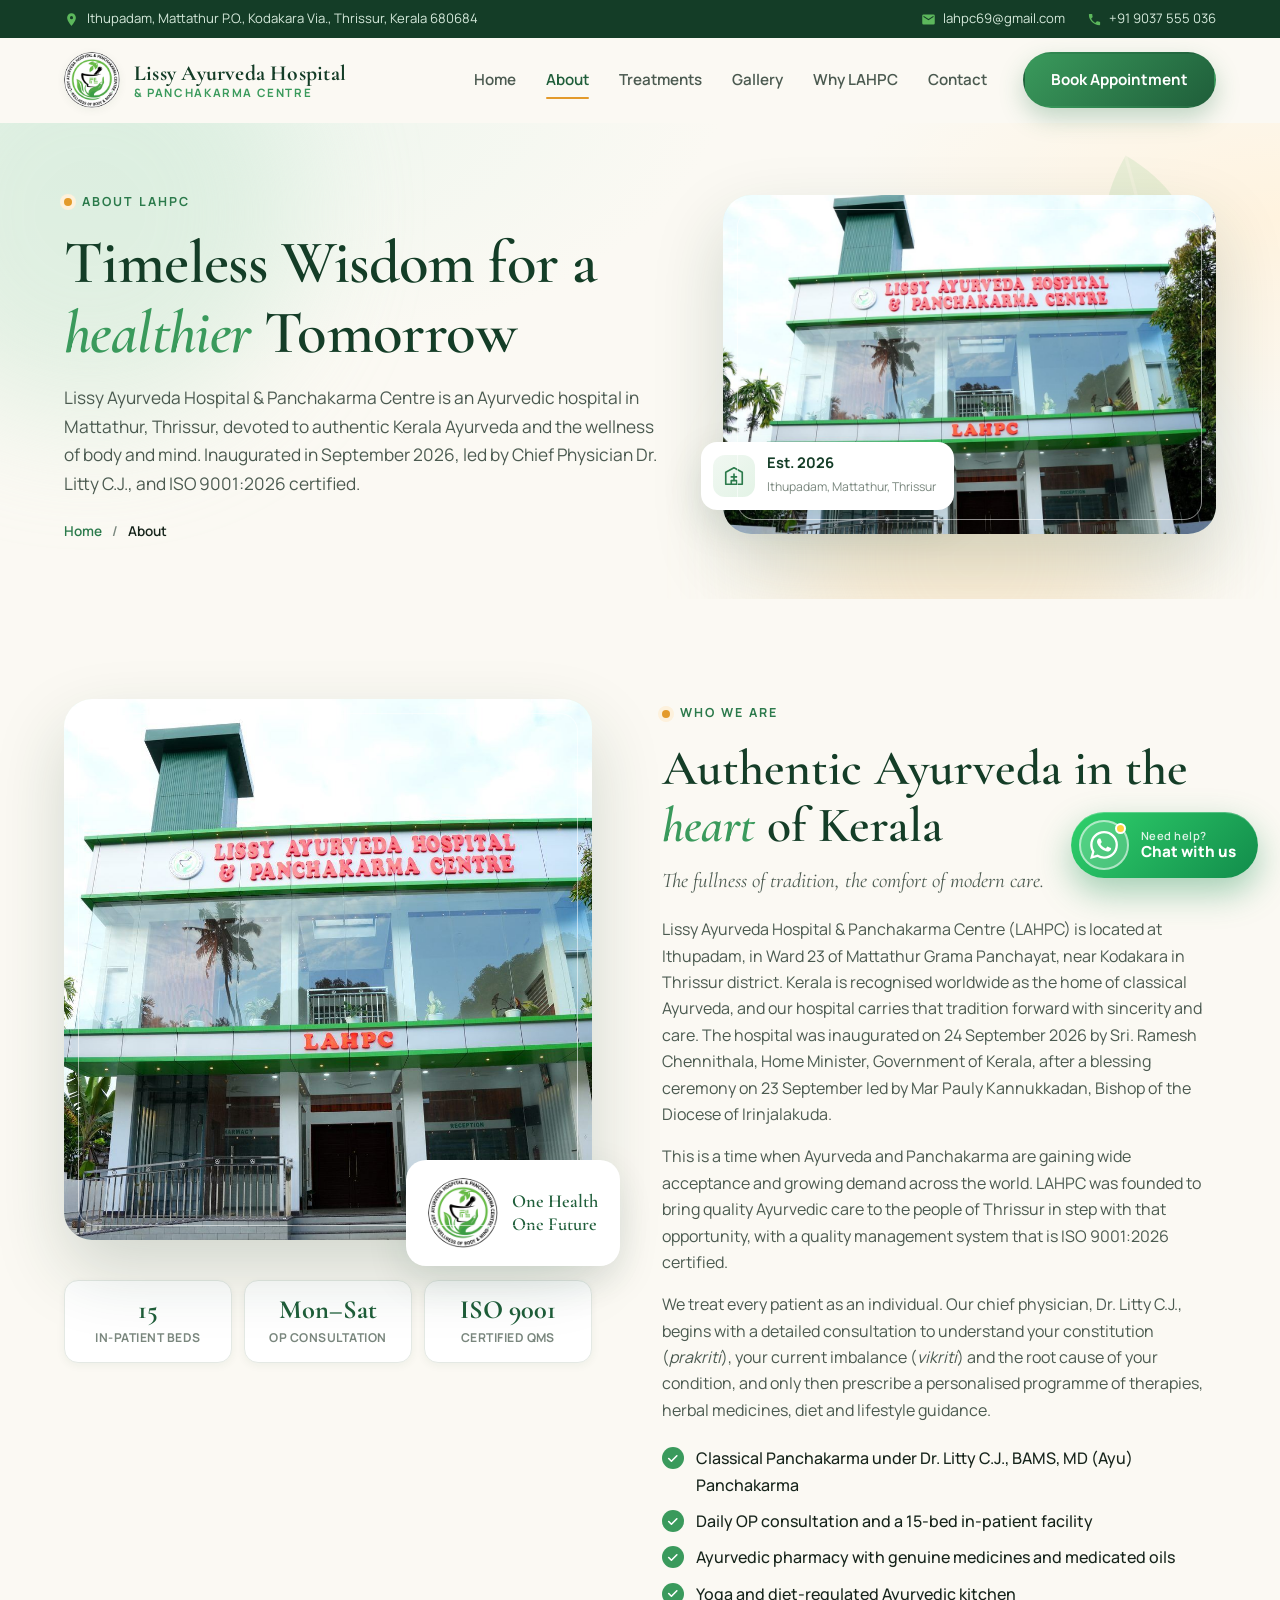
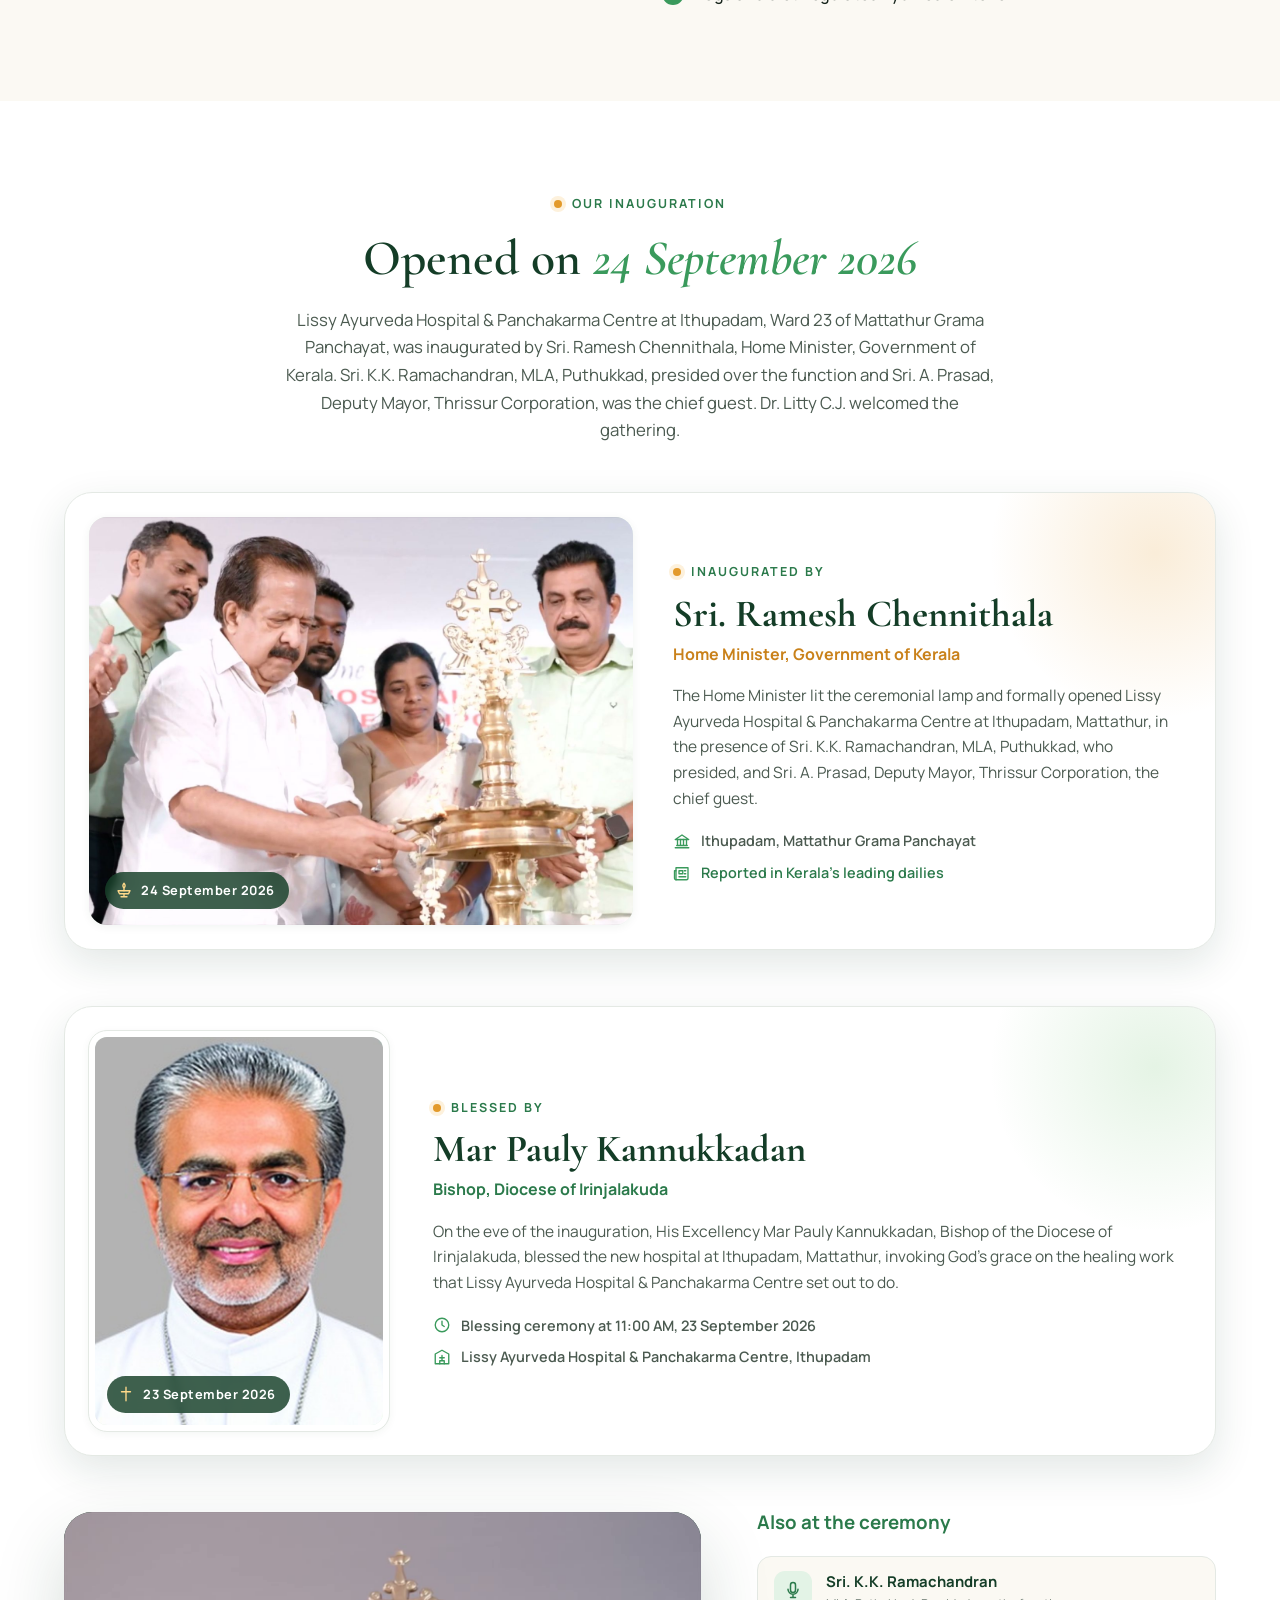
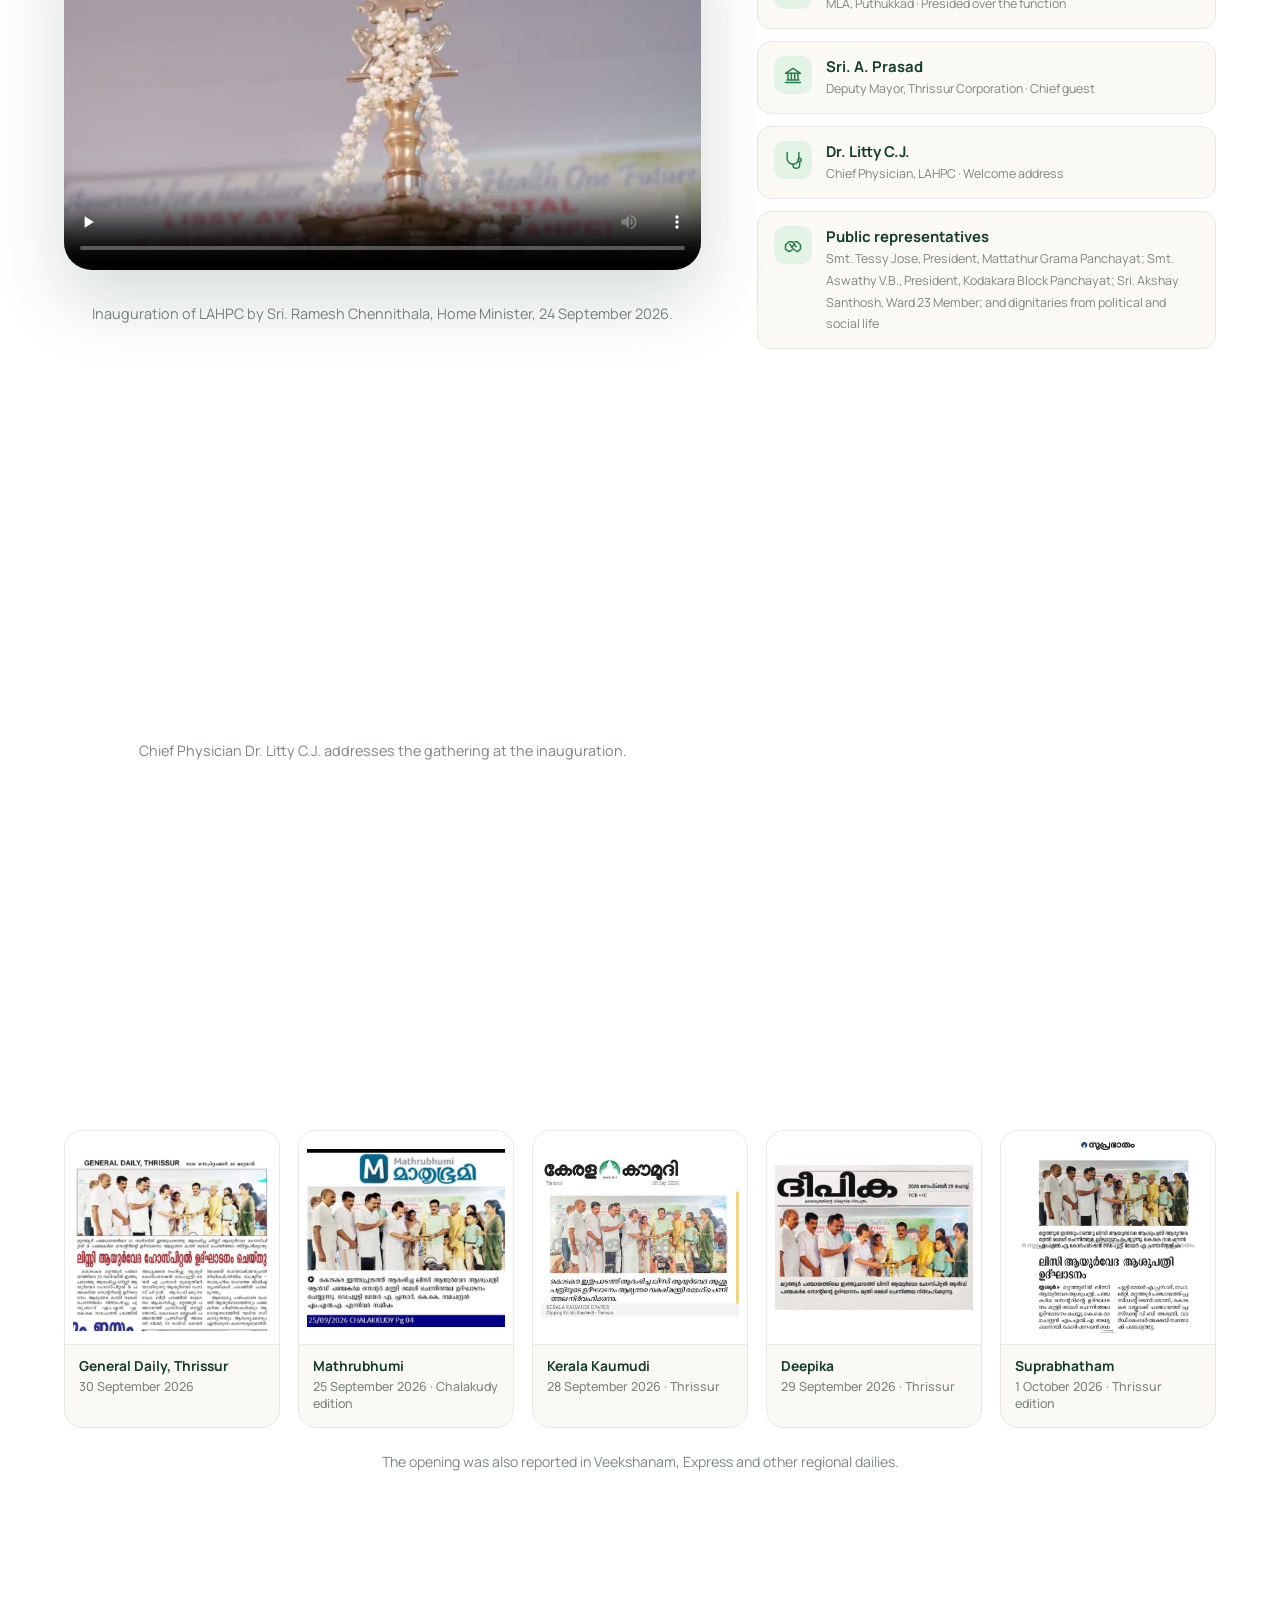
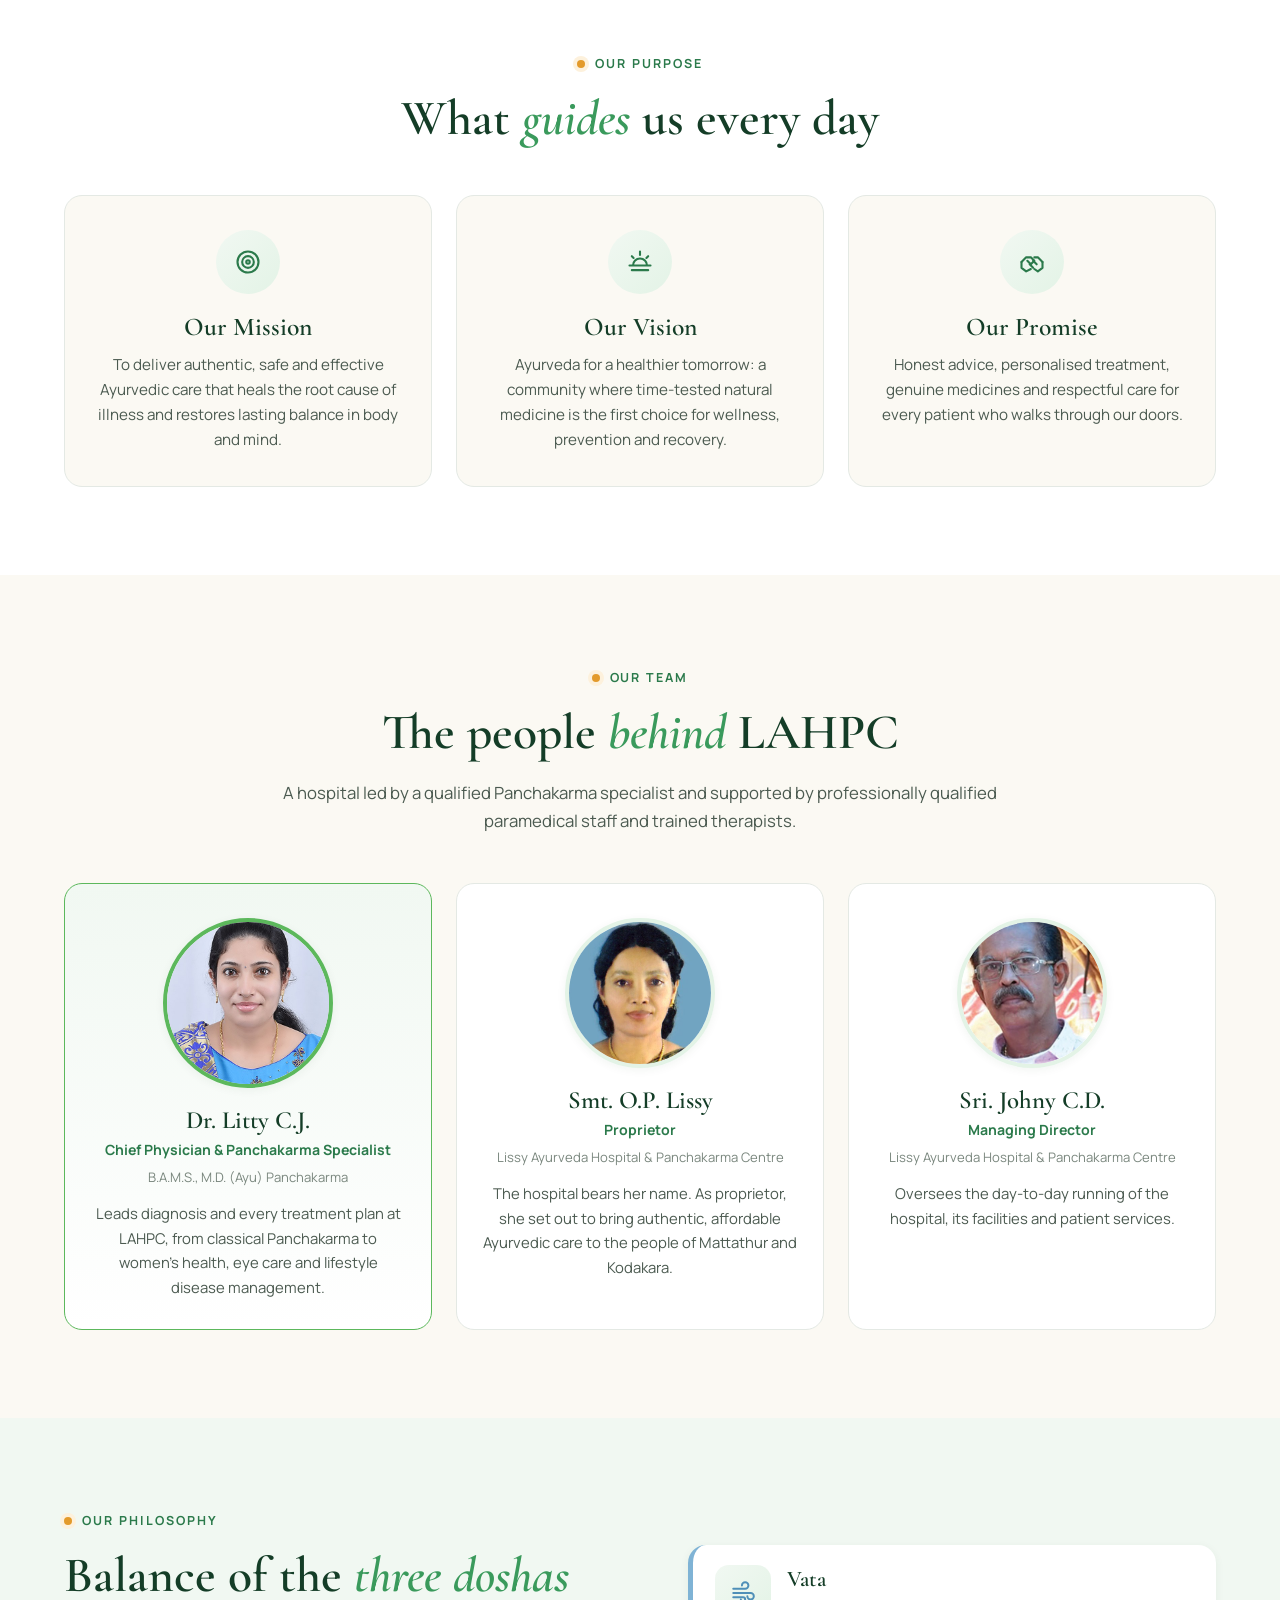
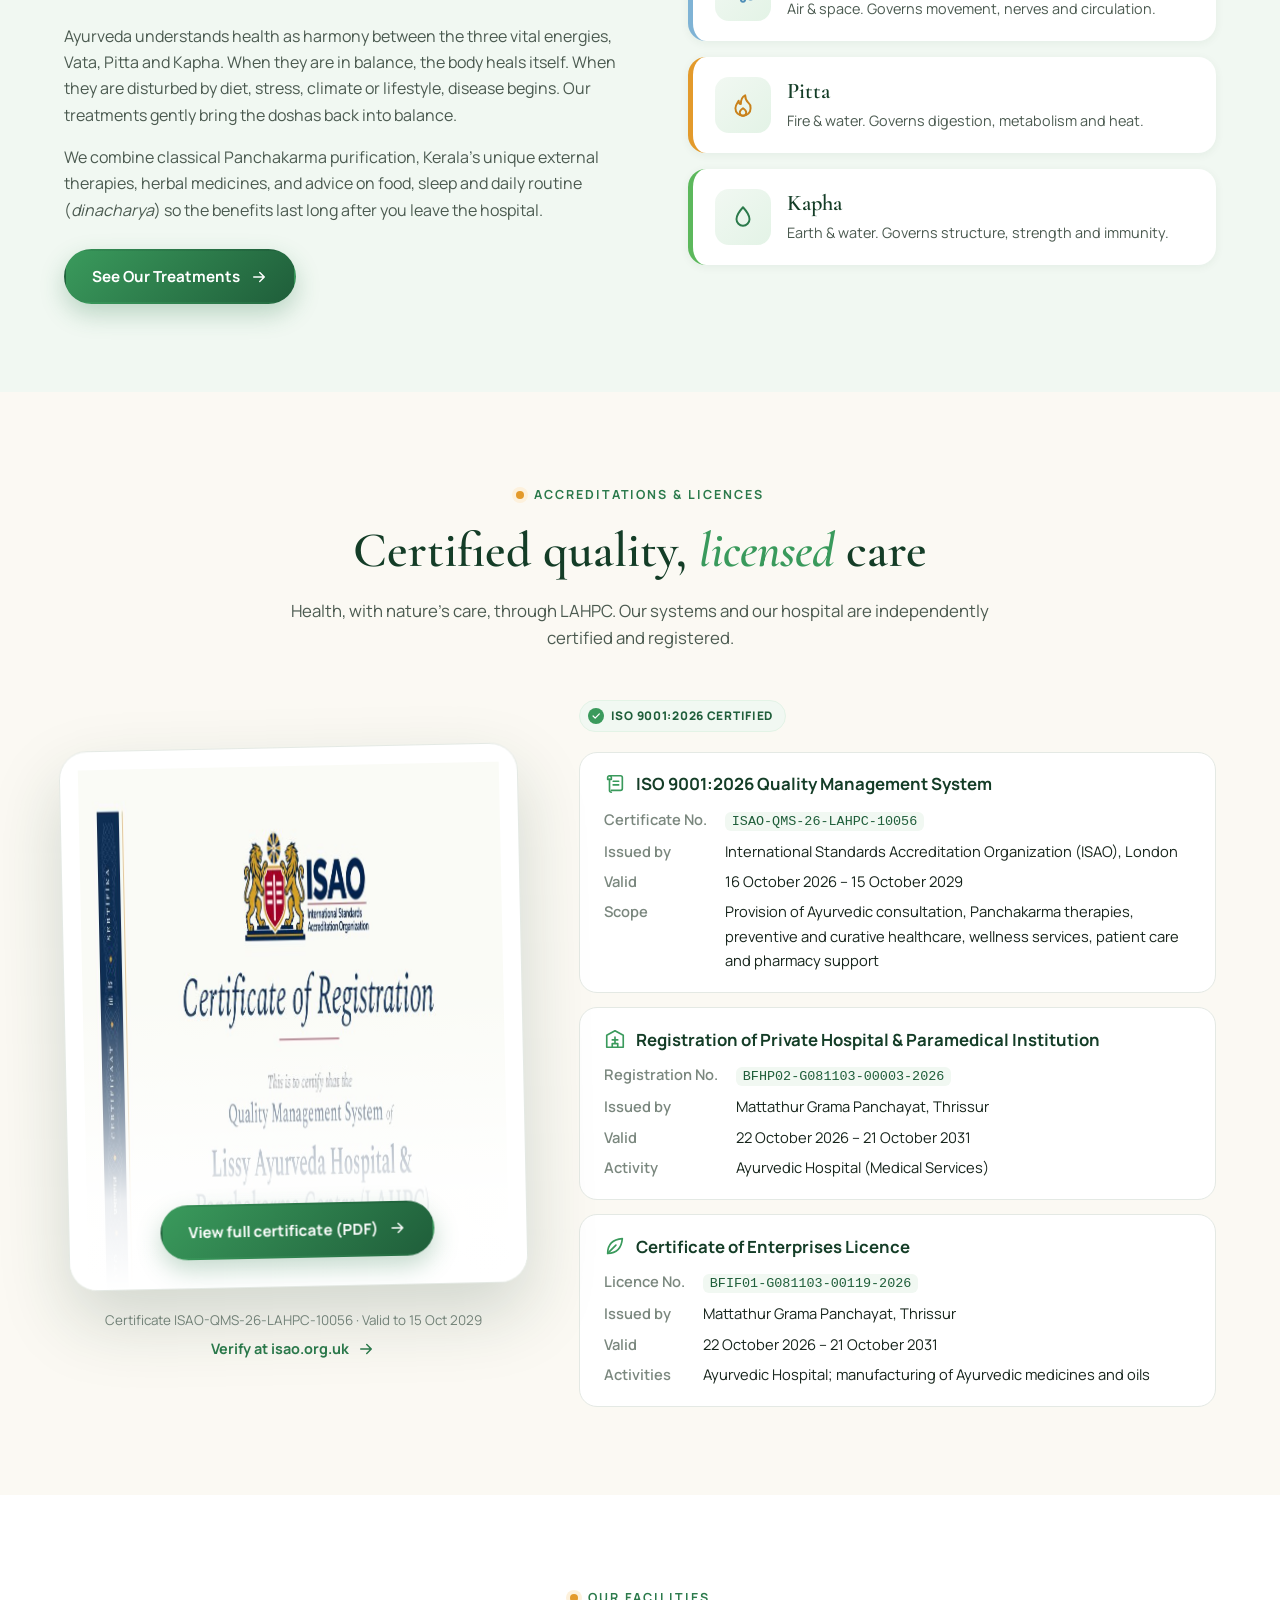
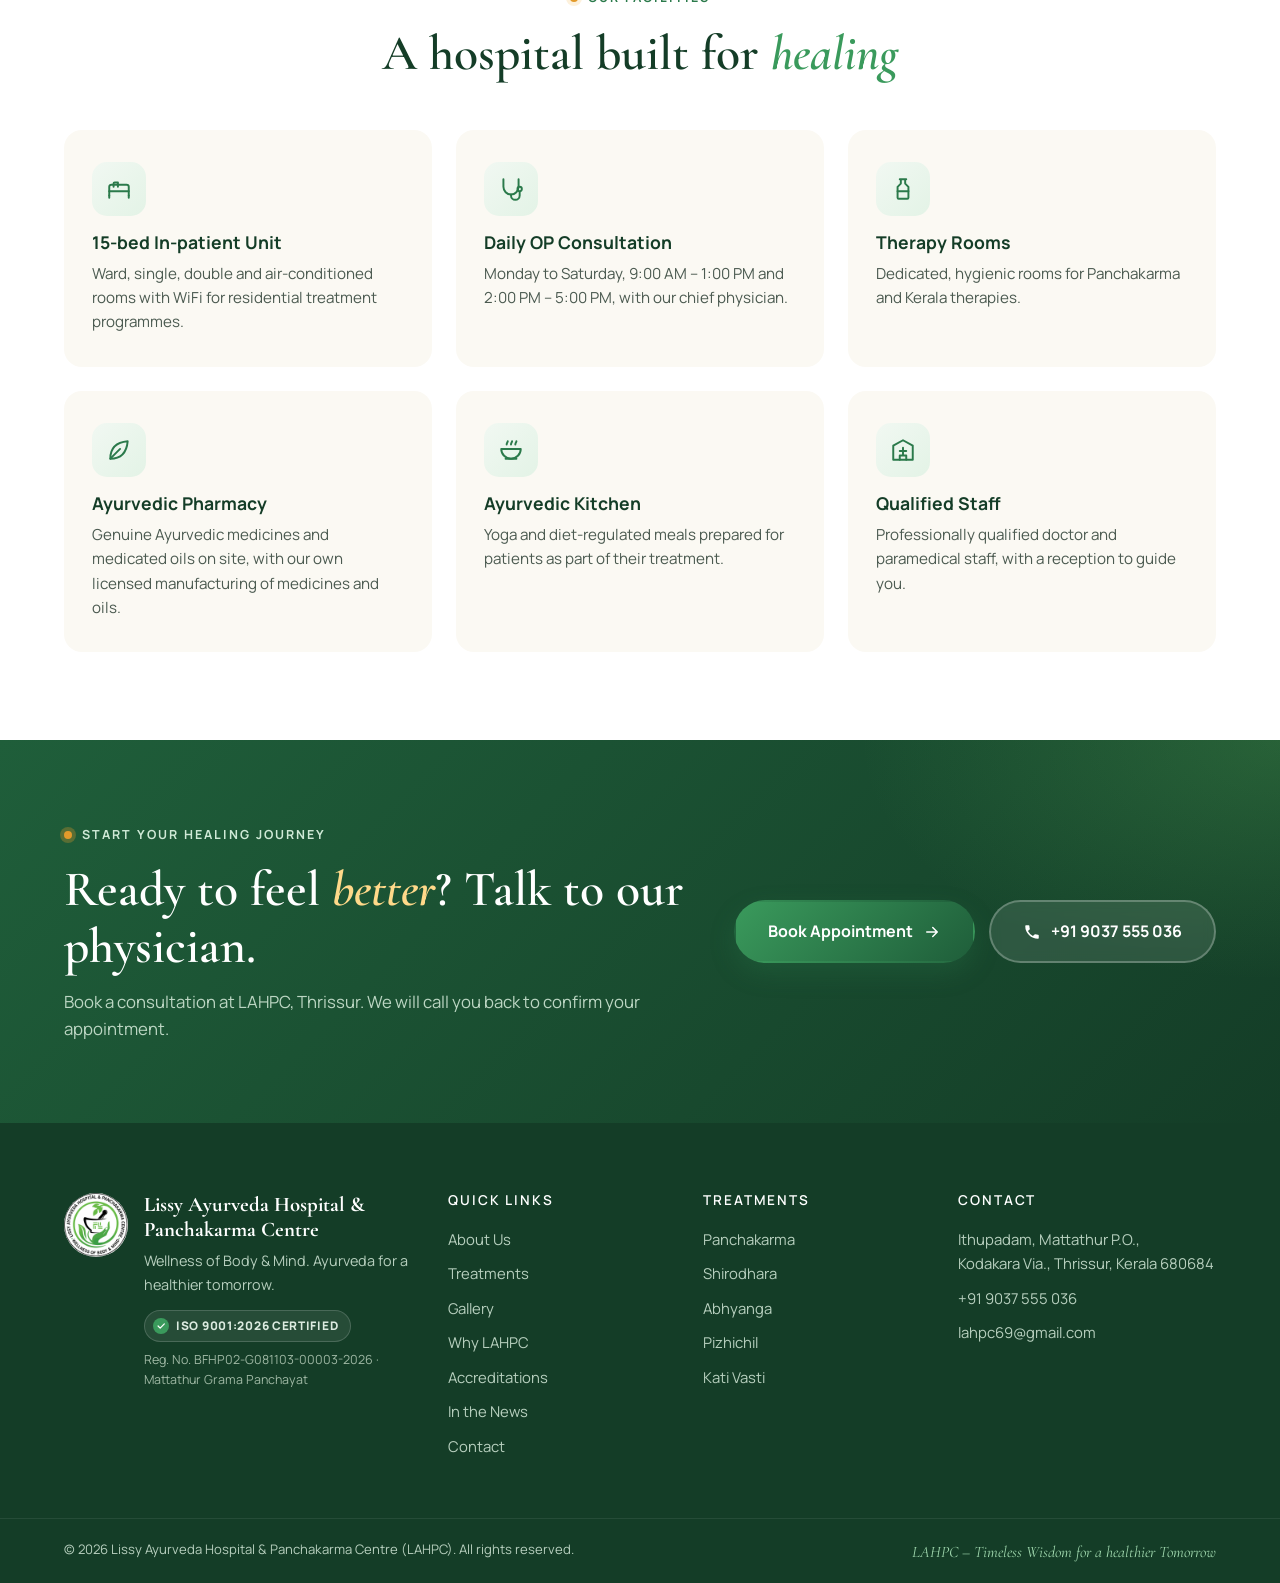
==== commit b1abea25: "Highlight Mar Pauly Kannukkadan with portrait; use invitation portraits - About: 'Blessed by' card w" ====
--- a/about.html
+++ b/about.html
@@ -211,7 +211,7 @@
             Lissy Ayurveda Hospital &amp; Panchakarma Centre (LAHPC) is located at Ithupadam, in Ward 23 of
             Mattathur Grama Panchayat, near Kodakara in Thrissur district. Kerala is recognised worldwide as the
             home of classical Ayurveda, and our hospital carries that tradition forward with sincerity and care.
-            The hospital was inaugurated on 24 September 2026 by Sri. Ramesh Chennithala, Home Minister, Government of Kerala, after a blessing ceremony on 23 September led by Mar Pauly Kannookadan,
+            The hospital was inaugurated on 24 September 2026 by Sri. Ramesh Chennithala, Home Minister, Government of Kerala, after a blessing ceremony on 23 September led by Mar Pauly Kannukkadan,
             Bishop of the Diocese of Irinjalakuda.
           </p>
           <p>
@@ -268,6 +268,26 @@
             </ul>
           </div>
         </div>
+        <div class="inaugurator inaugurator--blessing reveal">
+          <div class="inaugurator__portrait">
+            <img src="assets/images/inauguration/mar-pauly-kannukkadan.jpg" alt="Mar Pauly Kannukkadan, Bishop of the Diocese of Irinjalakuda" loading="lazy" width="600" height="800" />
+            <span class="inaugurator__date"><svg class="icon" aria-hidden="true"><use href="#i-cross"/></svg> 23 September 2026</span>
+          </div>
+          <div class="inaugurator__body">
+            <span class="eyebrow"><span class="eyebrow__dot"></span>Blessed by</span>
+            <h3 class="inaugurator__name">Mar Pauly Kannukkadan</h3>
+            <p class="inaugurator__role">Bishop, Diocese of Irinjalakuda</p>
+            <p class="inaugurator__text">
+              On the eve of the inauguration, His Excellency Mar Pauly Kannukkadan, Bishop of the Diocese of Irinjalakuda,
+              blessed the new hospital at Ithupadam, Mattathur, invoking God&rsquo;s grace on the healing work that
+              Lissy Ayurveda Hospital &amp; Panchakarma Centre set out to do.
+            </p>
+            <ul class="inaugurator__meta">
+              <li><svg class="icon" aria-hidden="true"><use href="#i-clock"/></svg> Blessing ceremony at 11:00 AM, 23 September 2026</li>
+              <li><svg class="icon" aria-hidden="true"><use href="#i-hospital"/></svg> Lissy Ayurveda Hospital &amp; Panchakarma Centre, Ithupadam</li>
+            </ul>
+          </div>
+        </div>
         <div class="inaug__inner">
           <div class="inaug__videos">
             <div class="video__frame reveal">
@@ -290,7 +310,6 @@
             <ul class="inaug__facts">
               <li><span><svg class="icon" aria-hidden="true"><use href="#i-mic"/></svg></span><div><strong>Sri. K.K. Ramachandran</strong><small>MLA, Puthukkad · Presided over the function</small></div></li>
               <li><span><svg class="icon" aria-hidden="true"><use href="#i-landmark"/></svg></span><div><strong>Sri. A. Prasad</strong><small>Deputy Mayor, Thrissur Corporation · Chief guest</small></div></li>
-              <li><span><svg class="icon" aria-hidden="true"><use href="#i-cross"/></svg></span><div><strong>Mar Pauly Kannookadan</strong><small>Bishop, Diocese of Irinjalakuda · Blessed the hospital on 23 September</small></div></li>
               <li><span><svg class="icon" aria-hidden="true"><use href="#i-stethoscope"/></svg></span><div><strong>Dr. Litty C.J.</strong><small>Chief Physician, LAHPC · Welcome address</small></div></li>
               <li><span><svg class="icon" aria-hidden="true"><use href="#i-handshake"/></svg></span><div><strong>Public representatives</strong><small>Smt. Tessy Jose, President, Mattathur Grama Panchayat; Smt. Aswathy V.B., President, Kodakara Block Panchayat; Sri. Akshay Santhosh, Ward 23 Member; and dignitaries from political and social life</small></div></li>
             </ul>
--- a/css/style.css
+++ b/css/style.css
@@ -1001,6 +1001,7 @@
 .gallery__item--wide video { width: 100%; height: 100%; display: block; object-fit: cover; aspect-ratio: 16 / 9; }
 .gallery__item--contain img { object-fit: contain; background: var(--white); }
 .gallery__item--contain:hover img { transform: none; }
+.gallery__item--person img { background: linear-gradient(180deg, var(--green-50), var(--green-100)); padding: 10px 0 0; }
 
 /* ---------- Hours ---------- */
 .hours { display: grid; gap: 4px; margin: 0; }
@@ -1253,29 +1254,48 @@
 .inaugurator__meta a { color: var(--green-700); }
 .inaugurator__meta a:hover { text-decoration: underline; }
 
+/* blessing card variant */
+.inaugurator--blessing { grid-template-columns: 300px 1fr; gap: 44px; }
+.inaugurator--blessing::before { background: radial-gradient(circle, rgba(92,184,92,.16), transparent 65%); }
+.inaugurator__portrait {
+  position: relative; border-radius: var(--radius); overflow: hidden; aspect-ratio: 3 / 4; background: var(--green-100);
+  box-shadow: var(--shadow-sm); border: 6px solid var(--white); outline: 1px solid var(--line);
+}
+.inaugurator__portrait img { width: 100%; height: 100%; object-fit: cover; object-position: 50% 20%; }
+.inaugurator__portrait .inaugurator__date { left: 12px; bottom: 12px; }
+.inaugurator--blessing .inaugurator__role { color: var(--green-700); }
+
 /* compact band on Home */
 .inaug-band { background: var(--green-50); padding: 56px 0; }
-.inaugurator--band { grid-template-columns: 128px 1fr auto; gap: 28px; padding: 22px 30px 22px 22px; margin: 0; }
-.inaugurator__avatar { width: 128px; height: 128px; border-radius: 50%; overflow: hidden; border: 4px solid var(--saffron-100); box-shadow: var(--shadow-sm); }
-.inaugurator__avatar img { width: 100%; height: 100%; object-fit: cover; object-position: 50% 30%; }
-.inaugurator--band .inaugurator__name { font-size: clamp(1.6rem, 2.4vw, 2.1rem); }
+.inaug-band__grid { display: grid; grid-template-columns: 1fr 1fr; gap: 20px; }
+.inaugurator--band { grid-template-columns: 112px 1fr; gap: 22px; padding: 20px 26px 20px 20px; margin: 0; }
+.inaugurator__avatar { width: 112px; height: 112px; border-radius: 50%; overflow: hidden; border: 4px solid var(--saffron-100); box-shadow: var(--shadow-sm); }
+.inaugurator__avatar--blessing { border-color: var(--green-100); }
+.inaugurator__avatar--blessing + .inaugurator__body .inaugurator__role { color: var(--green-700); }
+.inaug-band .press__more { margin-top: 26px; }
+.inaugurator__avatar img { width: 100%; height: 100%; object-fit: cover; object-position: 50% 22%; }
+.inaugurator--band .inaugurator__name { font-size: clamp(1.45rem, 2vw, 1.8rem); }
+.inaugurator--band .inaugurator__role { font-size: .9rem; }
 .inaugurator--band .inaugurator__role { margin-bottom: 0; }
 .inaugurator__cta { position: relative; }
 
 @media (max-width: 1080px) {
-  .inaugurator--band { grid-template-columns: 110px 1fr; }
-  .inaugurator__avatar { width: 110px; height: 110px; }
-  .inaugurator__cta { grid-column: 1 / -1; }
+  .inaugurator--band { grid-template-columns: 96px 1fr; gap: 18px; }
+  .inaugurator__avatar { width: 96px; height: 96px; }
+  .inaugurator--blessing { grid-template-columns: 240px 1fr; gap: 32px; }
 }
 @media (max-width: 960px) {
-  .inaugurator { grid-template-columns: 1fr; gap: 24px; padding: 18px; margin-bottom: 44px; }
+  .inaugurator, .inaugurator--blessing { grid-template-columns: 1fr; gap: 24px; padding: 18px; margin-bottom: 44px; }
+  .inaugurator__portrait { max-width: 260px; }
+  .inaug-band__grid { grid-template-columns: 1fr; gap: 16px; }
   .inaugurator__body { padding-right: 0; }
   .inaug-band { padding: 44px 0; }
 }
 @media (max-width: 640px) {
   .inaugurator--band { grid-template-columns: 1fr; text-align: center; justify-items: center; padding: 22px 18px; }
   .inaugurator--band .eyebrow { justify-content: center; }
-  .inaugurator__cta .btn { width: 100%; }
+  .inaug-band .press__more .btn { width: 100%; }
+  .inaugurator__portrait { max-width: 220px; margin: 0 auto; }
 }
 
 @media (max-width: 960px) {
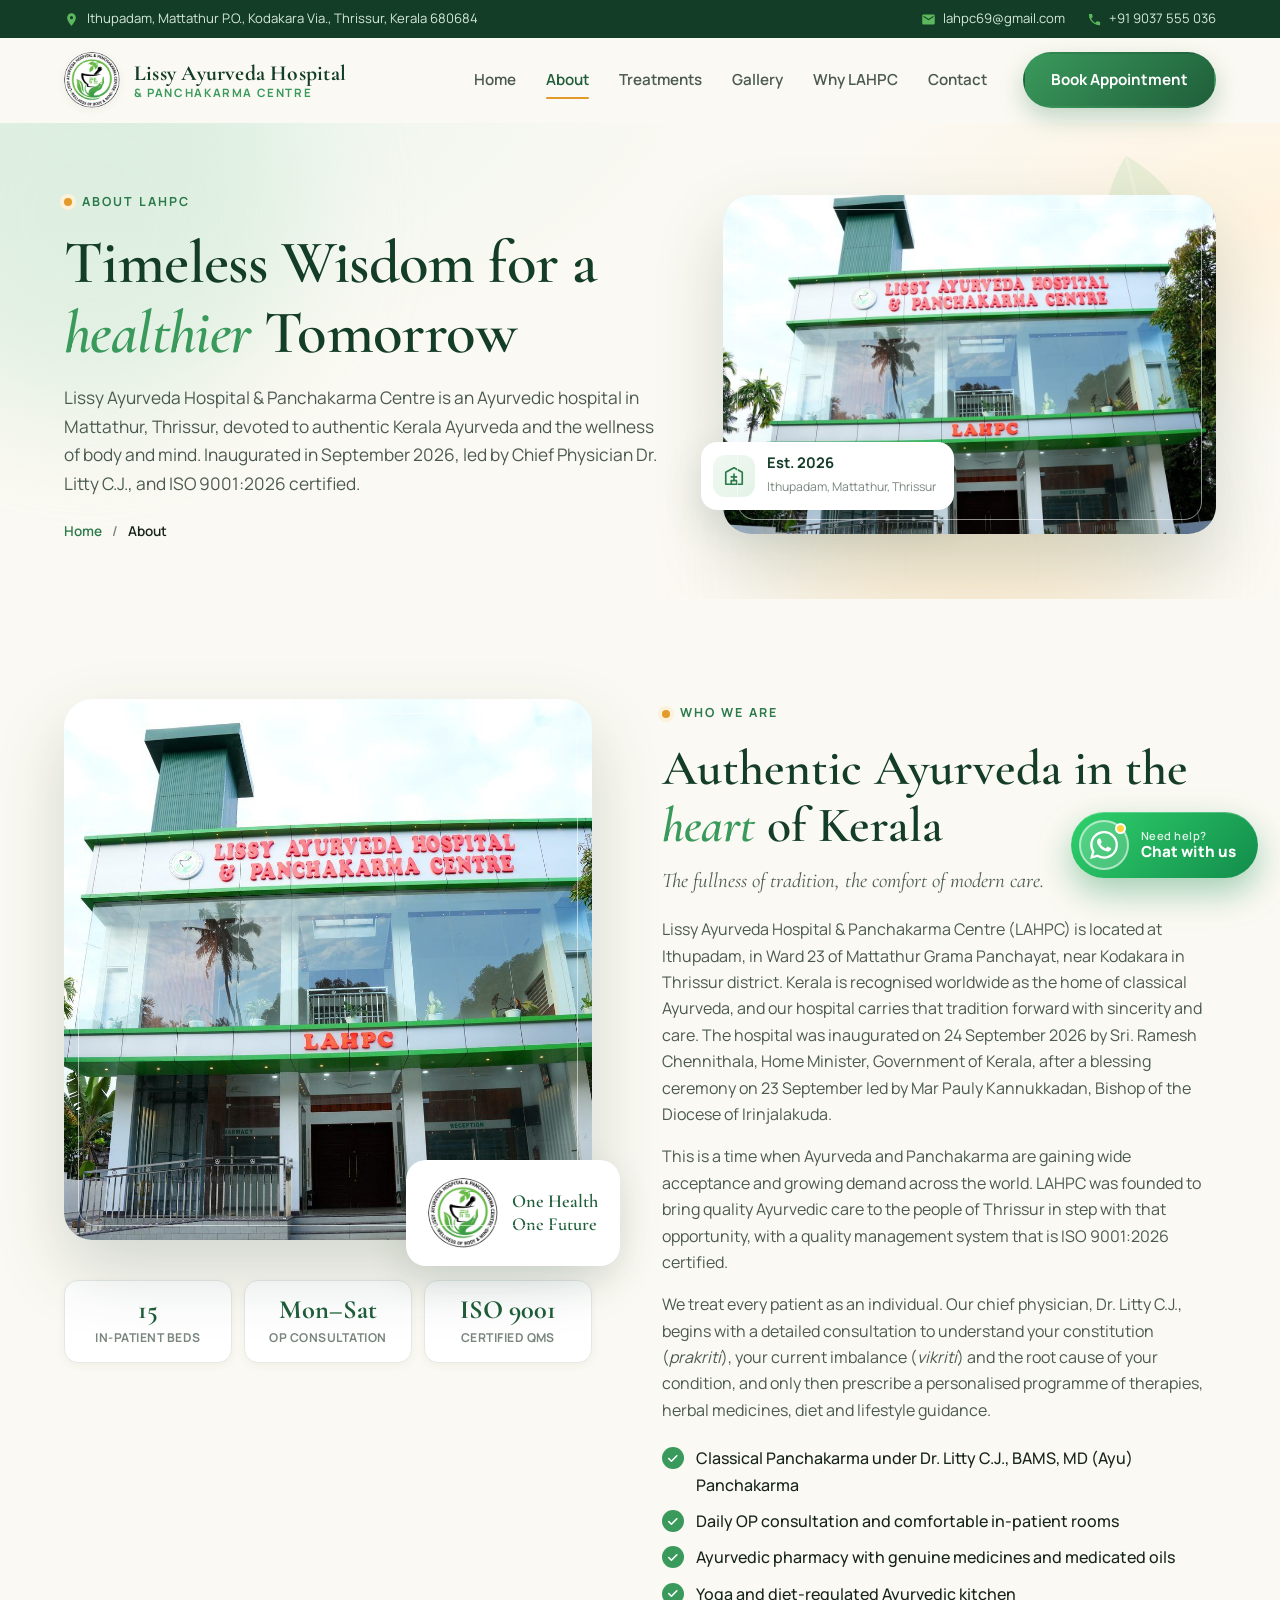
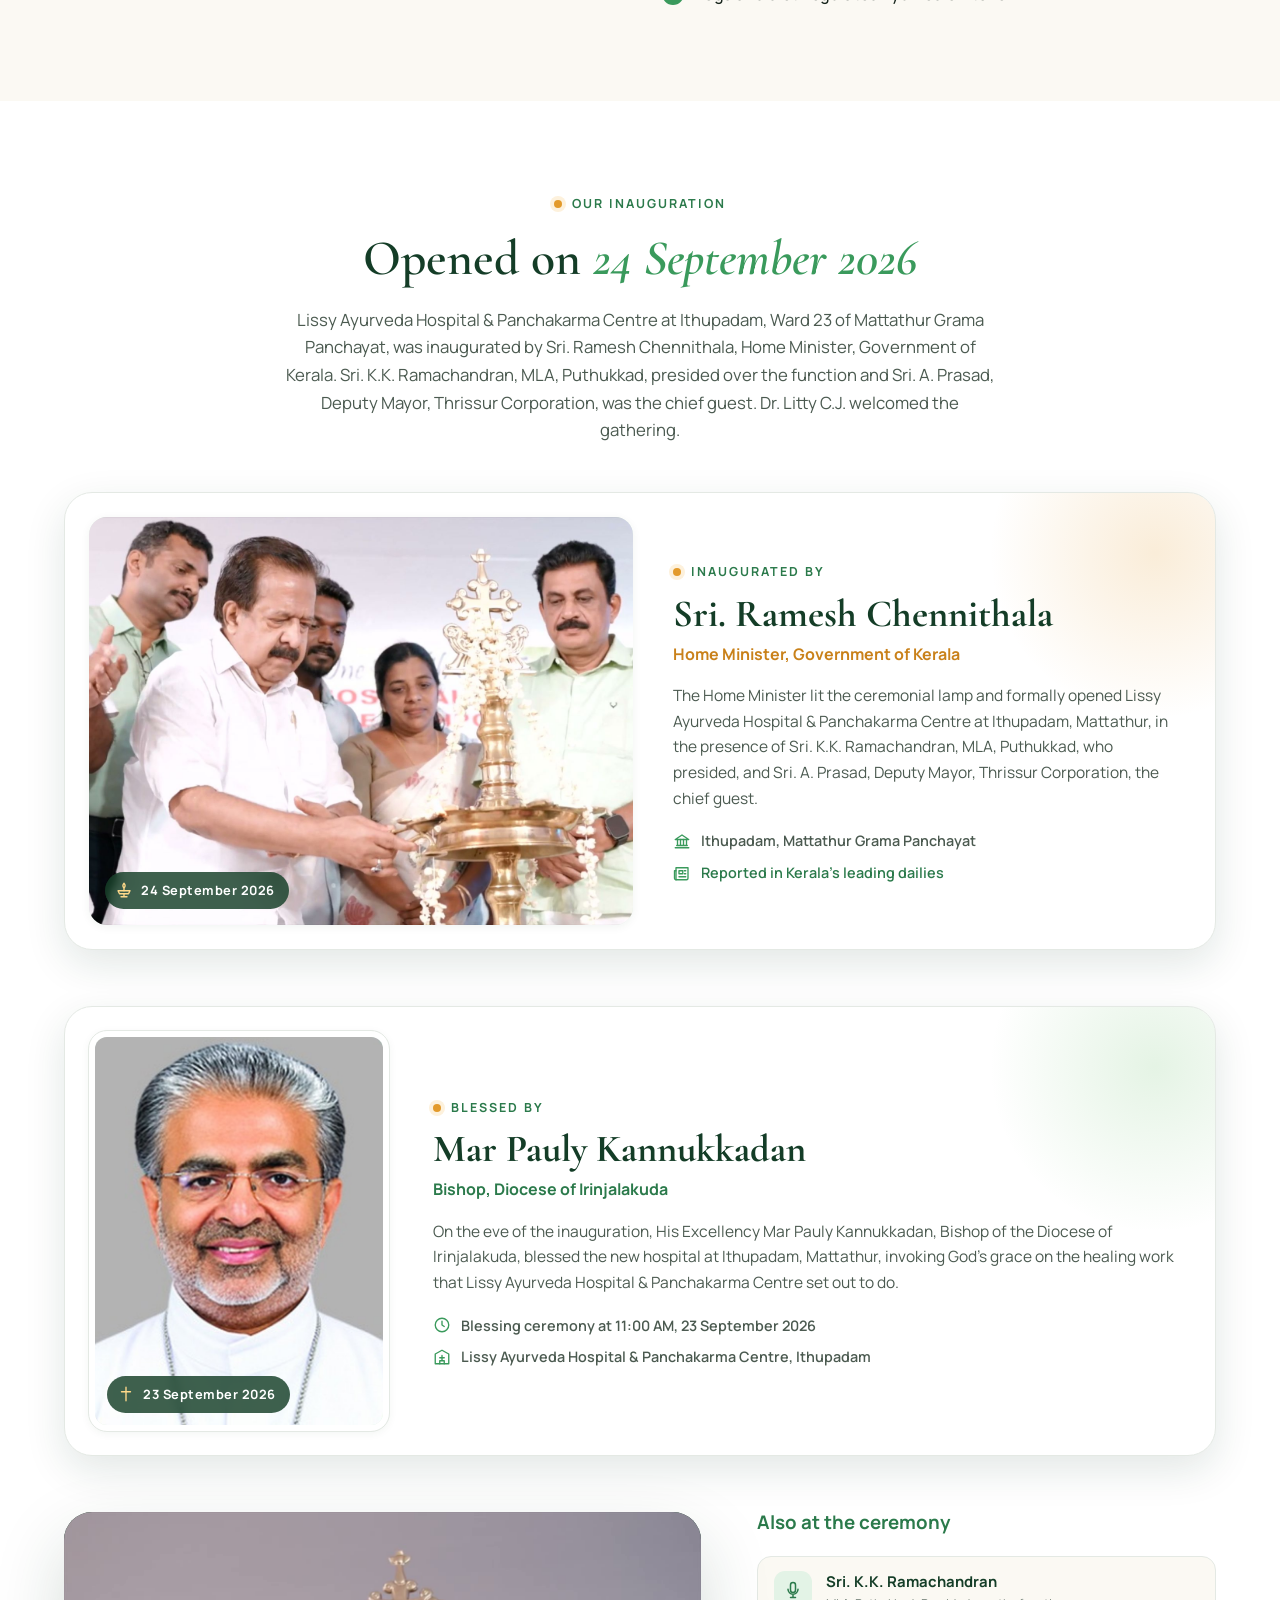
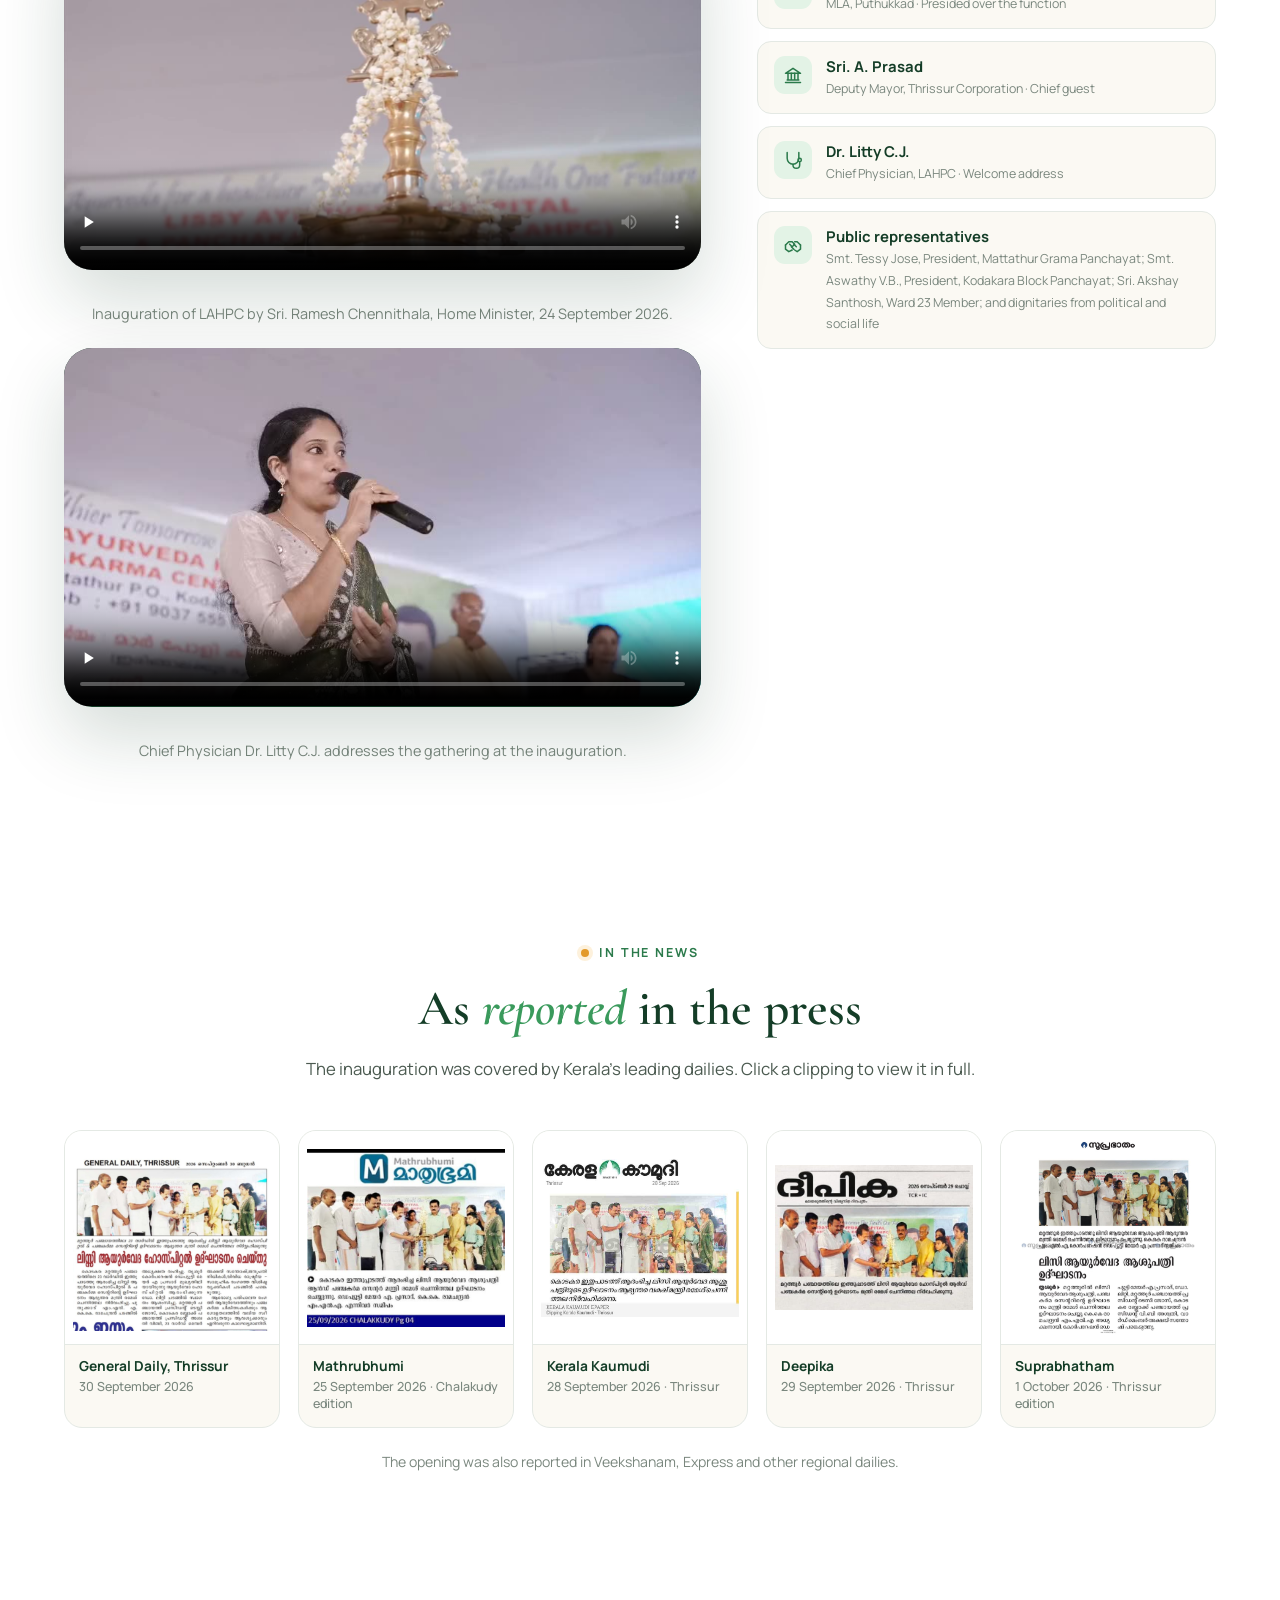
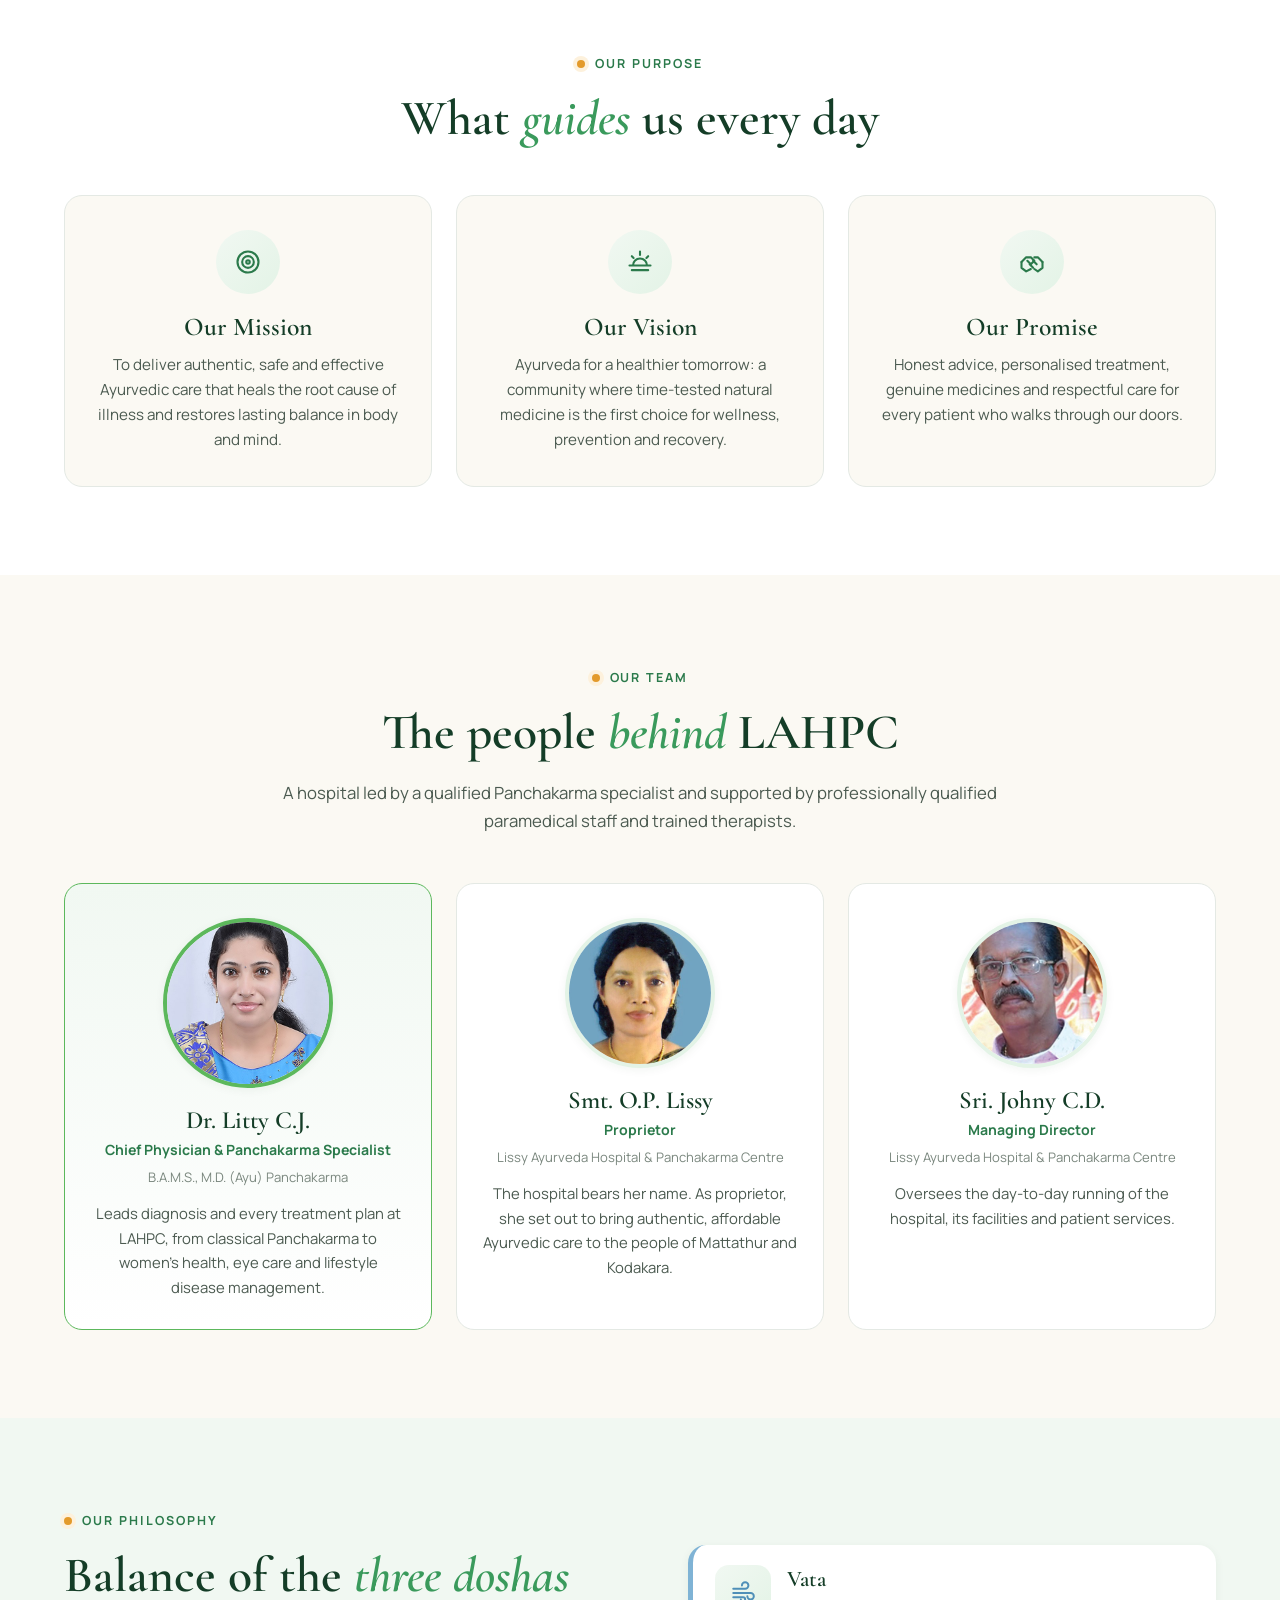
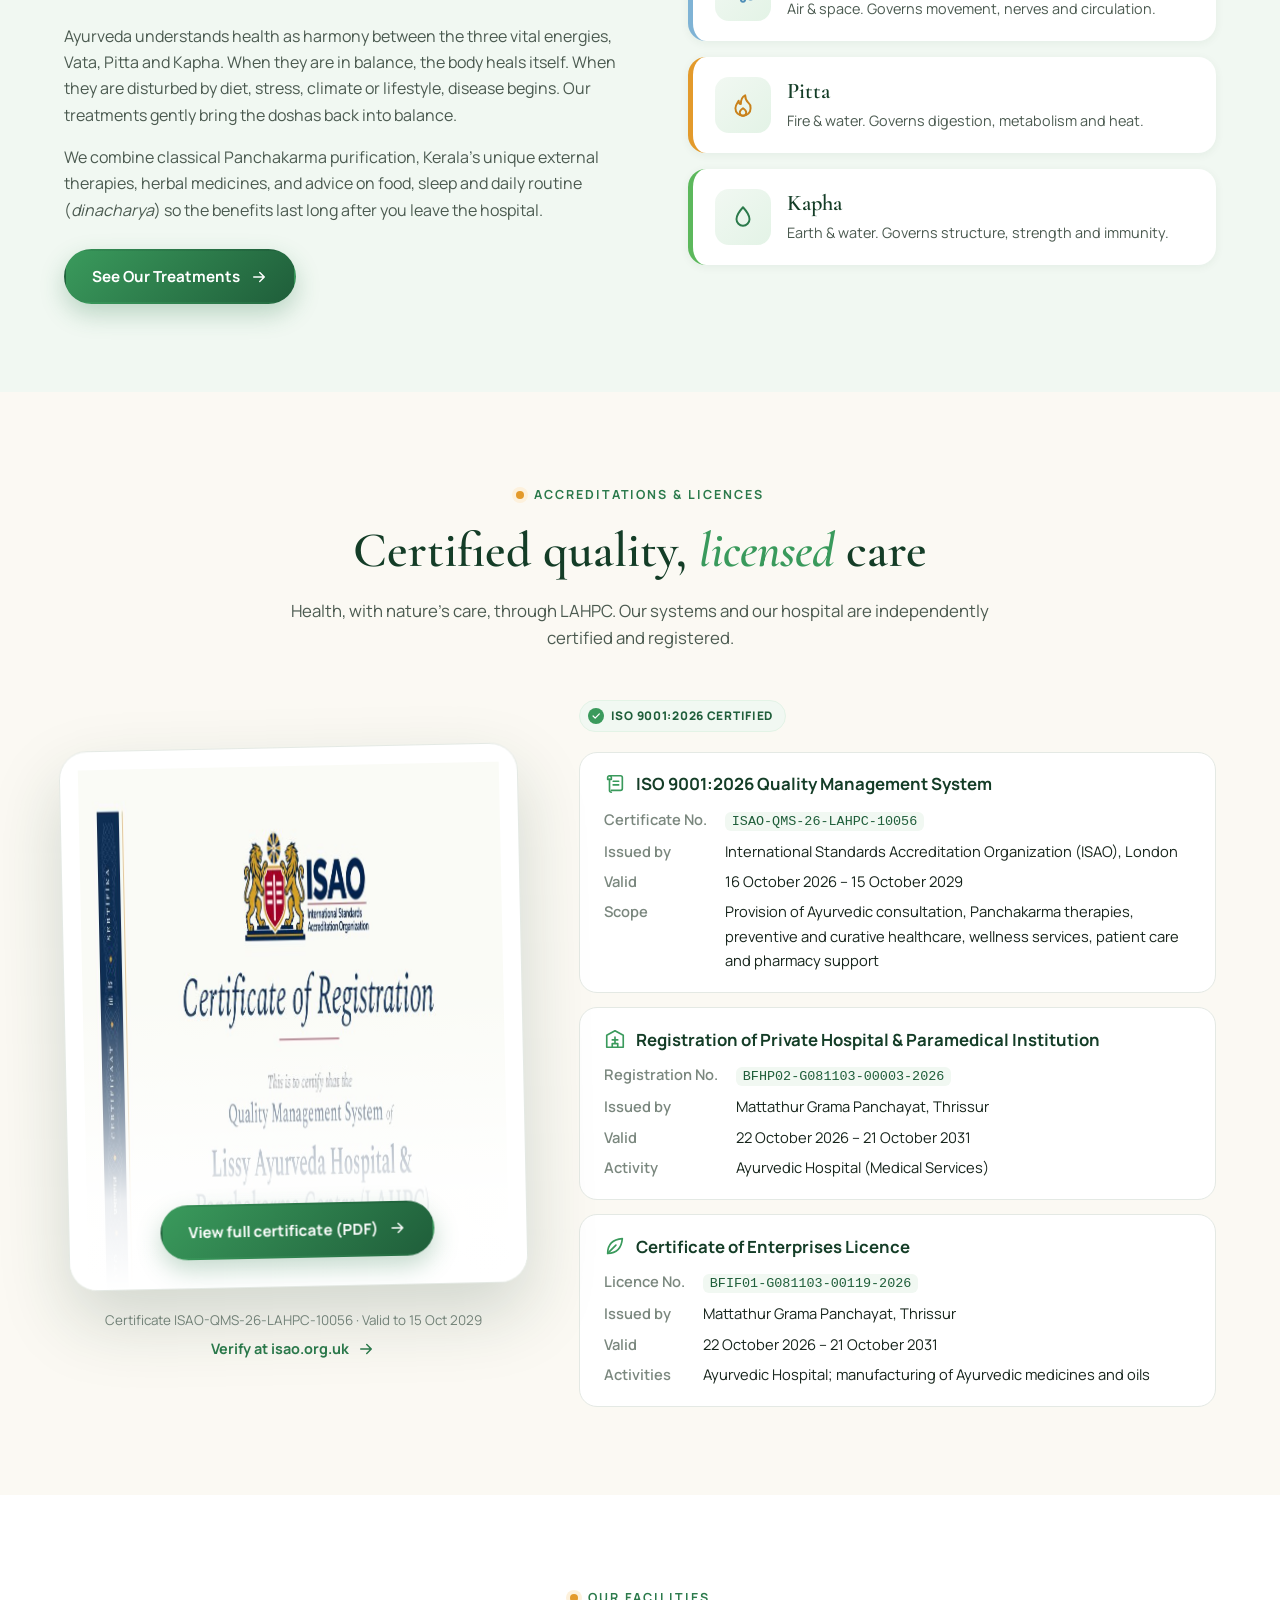
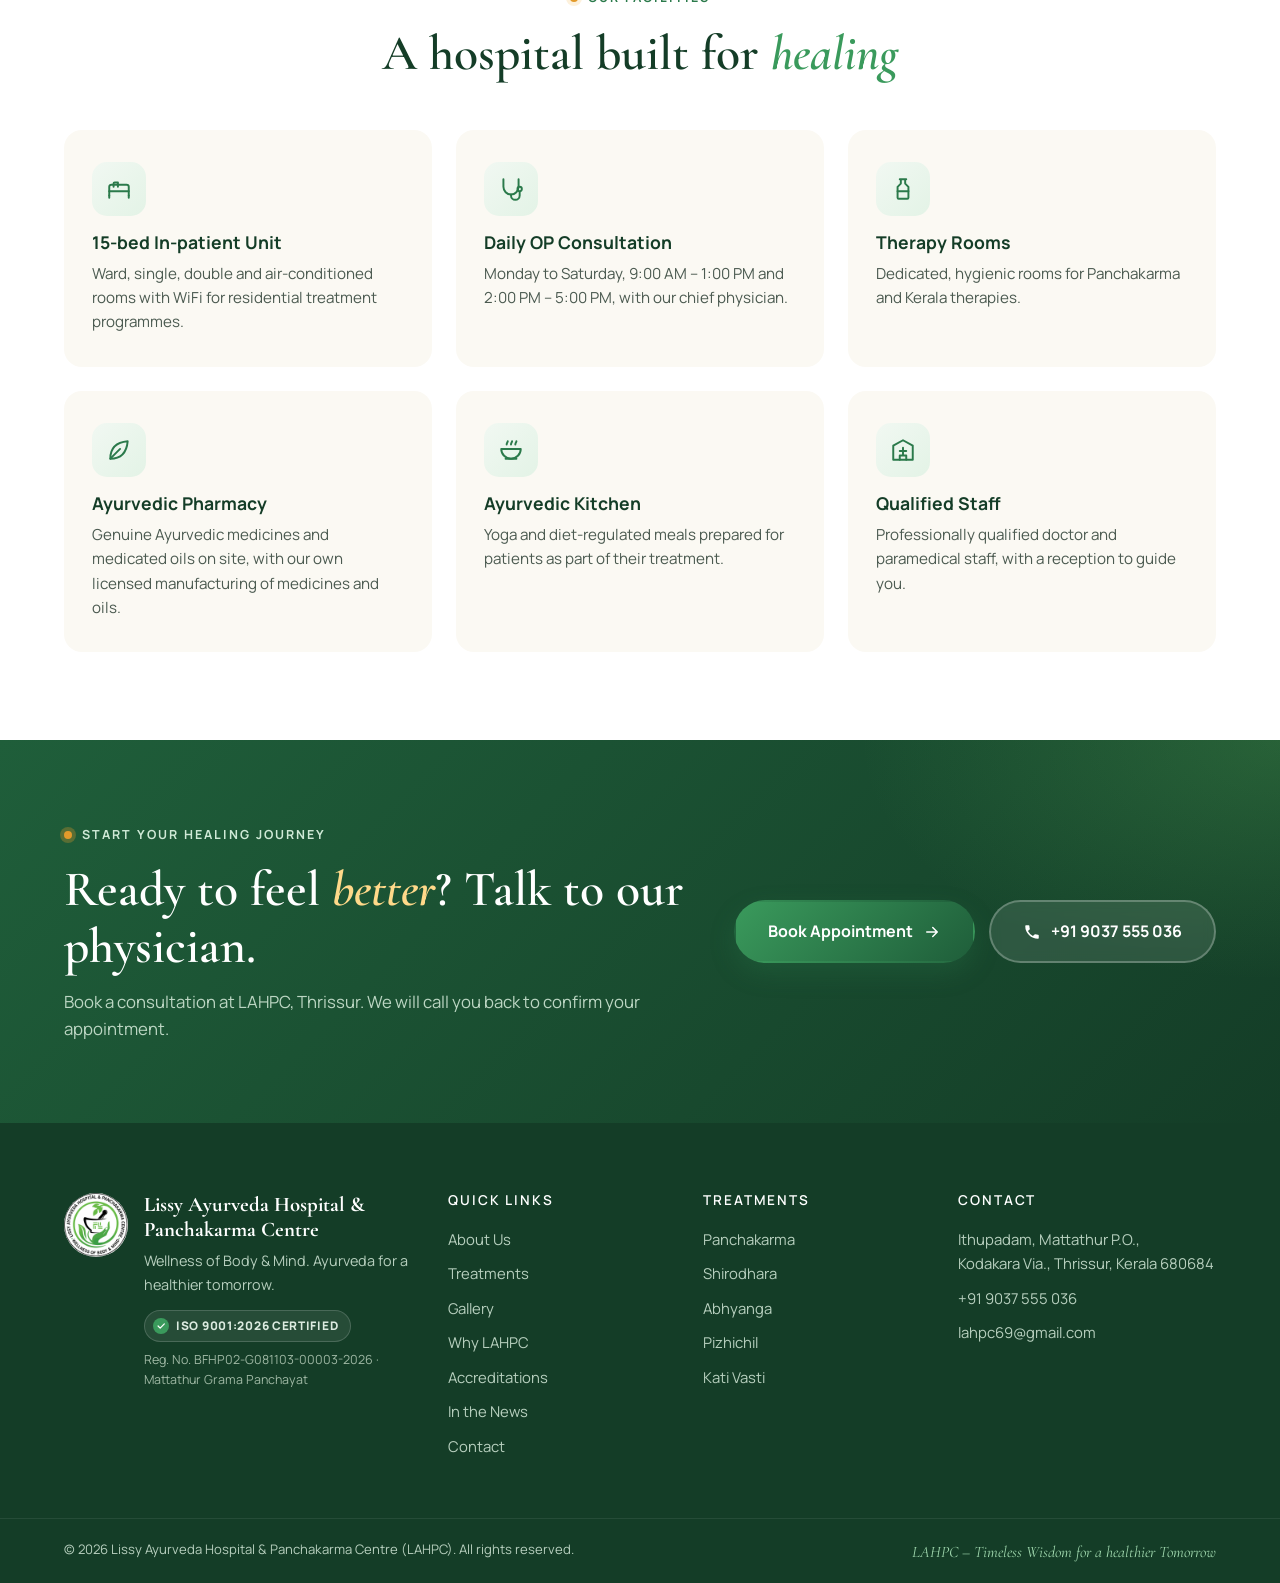
==== commit 3b3a0e8e: "Reduce repeated '15-bed' mentions to a few natural places Visible mentions cut from 15 to 4: the Hom" ====
--- a/about.html
+++ b/about.html
@@ -4,11 +4,11 @@
   <meta charset="UTF-8" />
   <meta name="viewport" content="width=device-width, initial-scale=1.0" />
   <title>About Us | Lissy Ayurveda Hospital &amp; Panchakarma Centre (LAHPC)</title>
-  <meta name="description" content="Learn about Lissy Ayurveda Hospital & Panchakarma Centre (LAHPC), Mattathur, Thrissur: our story, Chief Physician Dr. Litty C.J., our team, 15-bed in-patient facilities and philosophy." />
+  <meta name="description" content="Learn about Lissy Ayurveda Hospital & Panchakarma Centre (LAHPC), Mattathur, Thrissur: our story, Chief Physician Dr. Litty C.J., our team, in-patient facilities and philosophy." />
   <meta name="theme-color" content="#1f5e3a" />
   <link rel="icon" type="image/png" href="assets/images/favicon.png" />
   <meta property="og:title" content="About Us | LAHPC" />
-  <meta property="og:description" content="Learn about Lissy Ayurveda Hospital & Panchakarma Centre (LAHPC), Mattathur, Thrissur: our story, Chief Physician Dr. Litty C.J., our team, 15-bed in-patient facilities and philosophy." />
+  <meta property="og:description" content="Learn about Lissy Ayurveda Hospital & Panchakarma Centre (LAHPC), Mattathur, Thrissur: our story, Chief Physician Dr. Litty C.J., our team, in-patient facilities and philosophy." />
   <meta property="og:image" content="assets/images/hospital-building.jpg" />
   <meta property="og:type" content="website" />
   <link rel="preconnect" href="https://fonts.googleapis.com" />
@@ -227,7 +227,7 @@
           </p>
           <ul class="checklist">
             <li>Classical Panchakarma under Dr. Litty C.J., BAMS, MD (Ayu) Panchakarma</li>
-            <li>Daily OP consultation and a 15-bed in-patient facility</li>
+            <li>Daily OP consultation and comfortable in-patient rooms</li>
             <li>Ayurvedic pharmacy with genuine medicines and medicated oils</li>
             <li>Yoga and diet-regulated Ayurvedic kitchen</li>
           </ul>
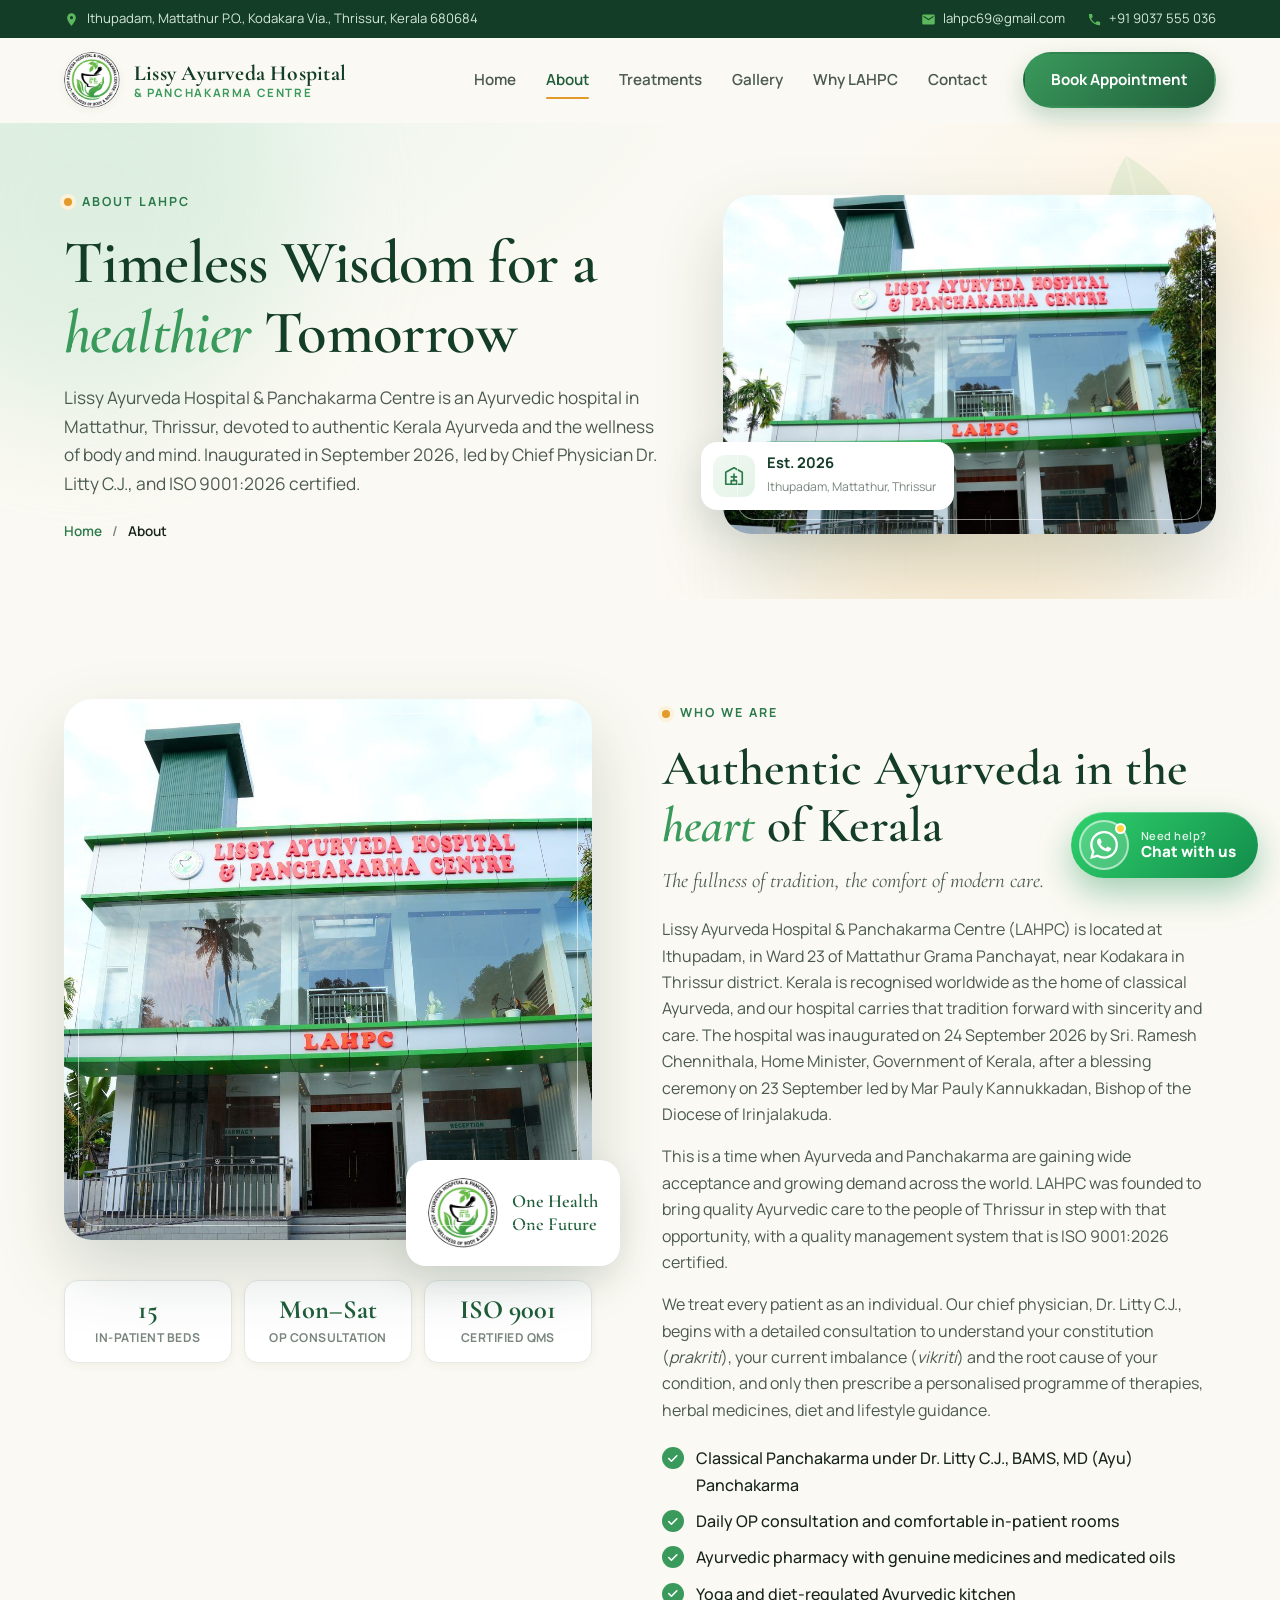
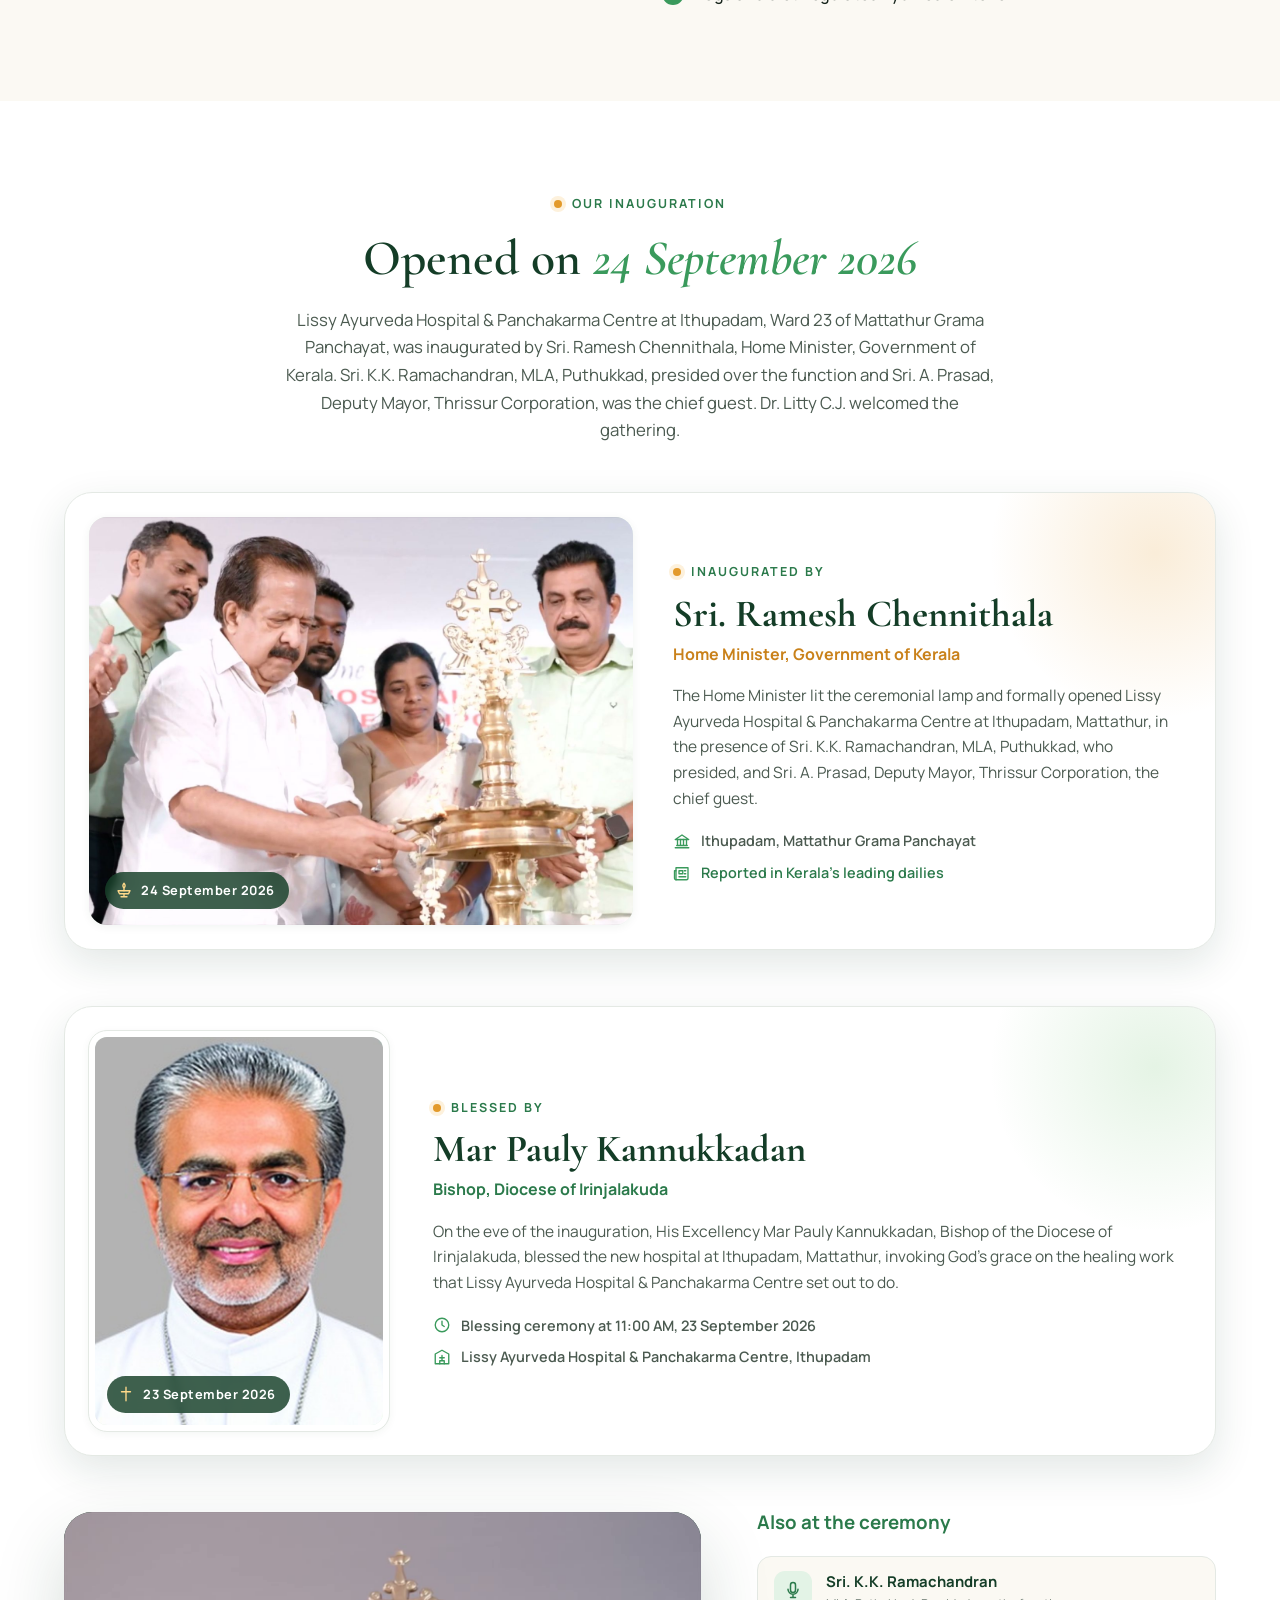
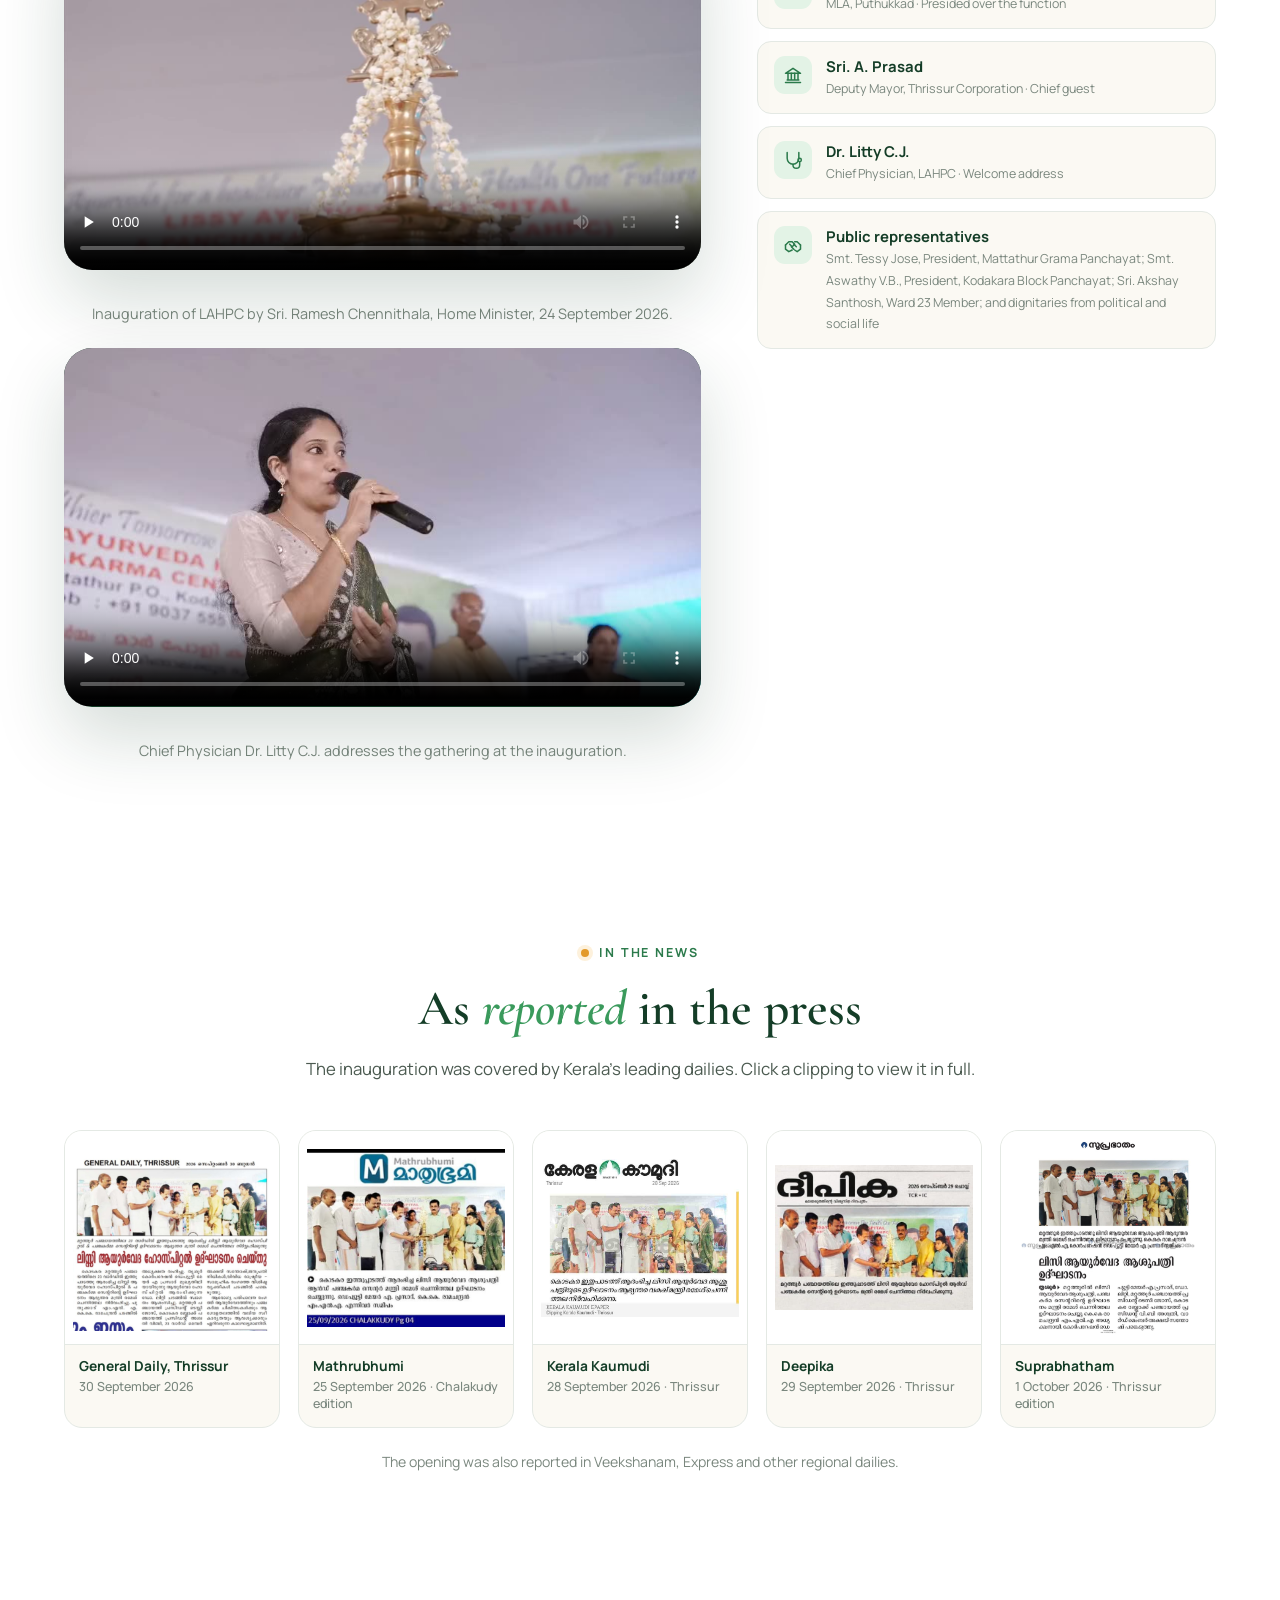
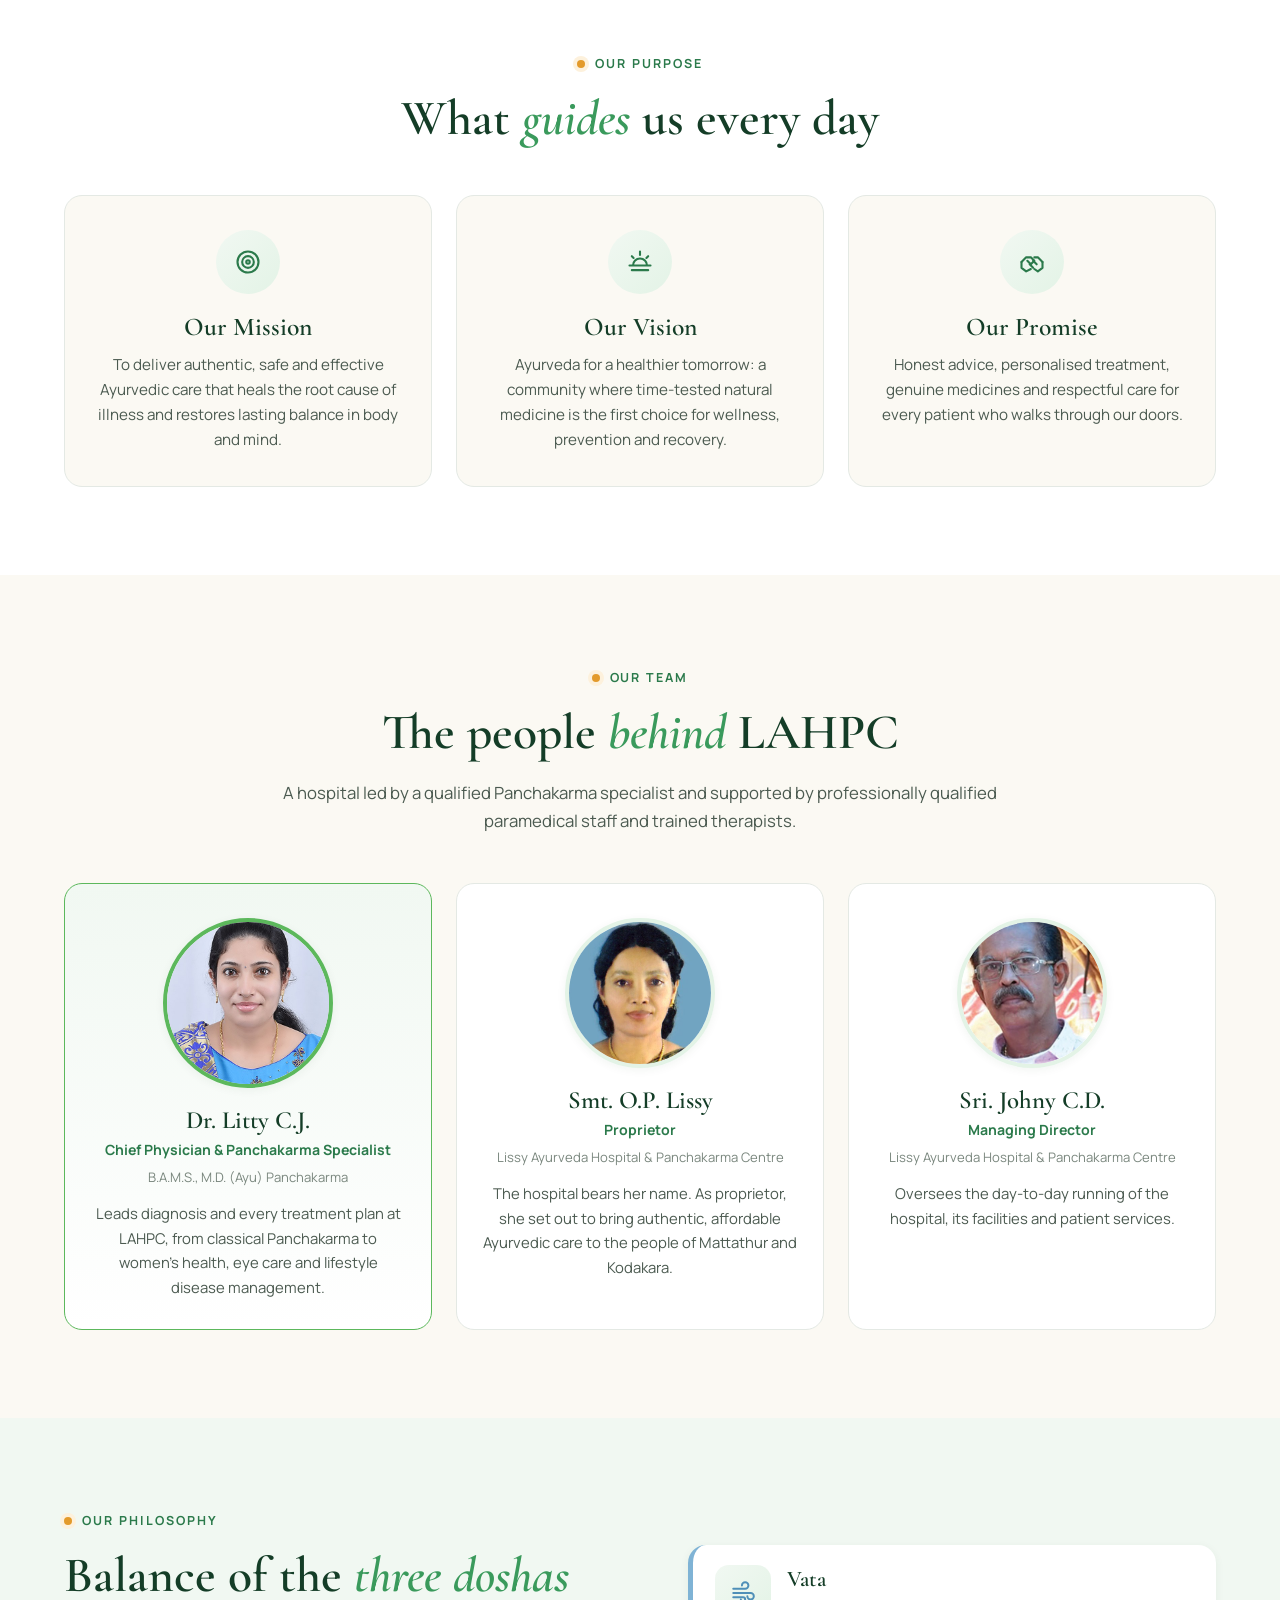
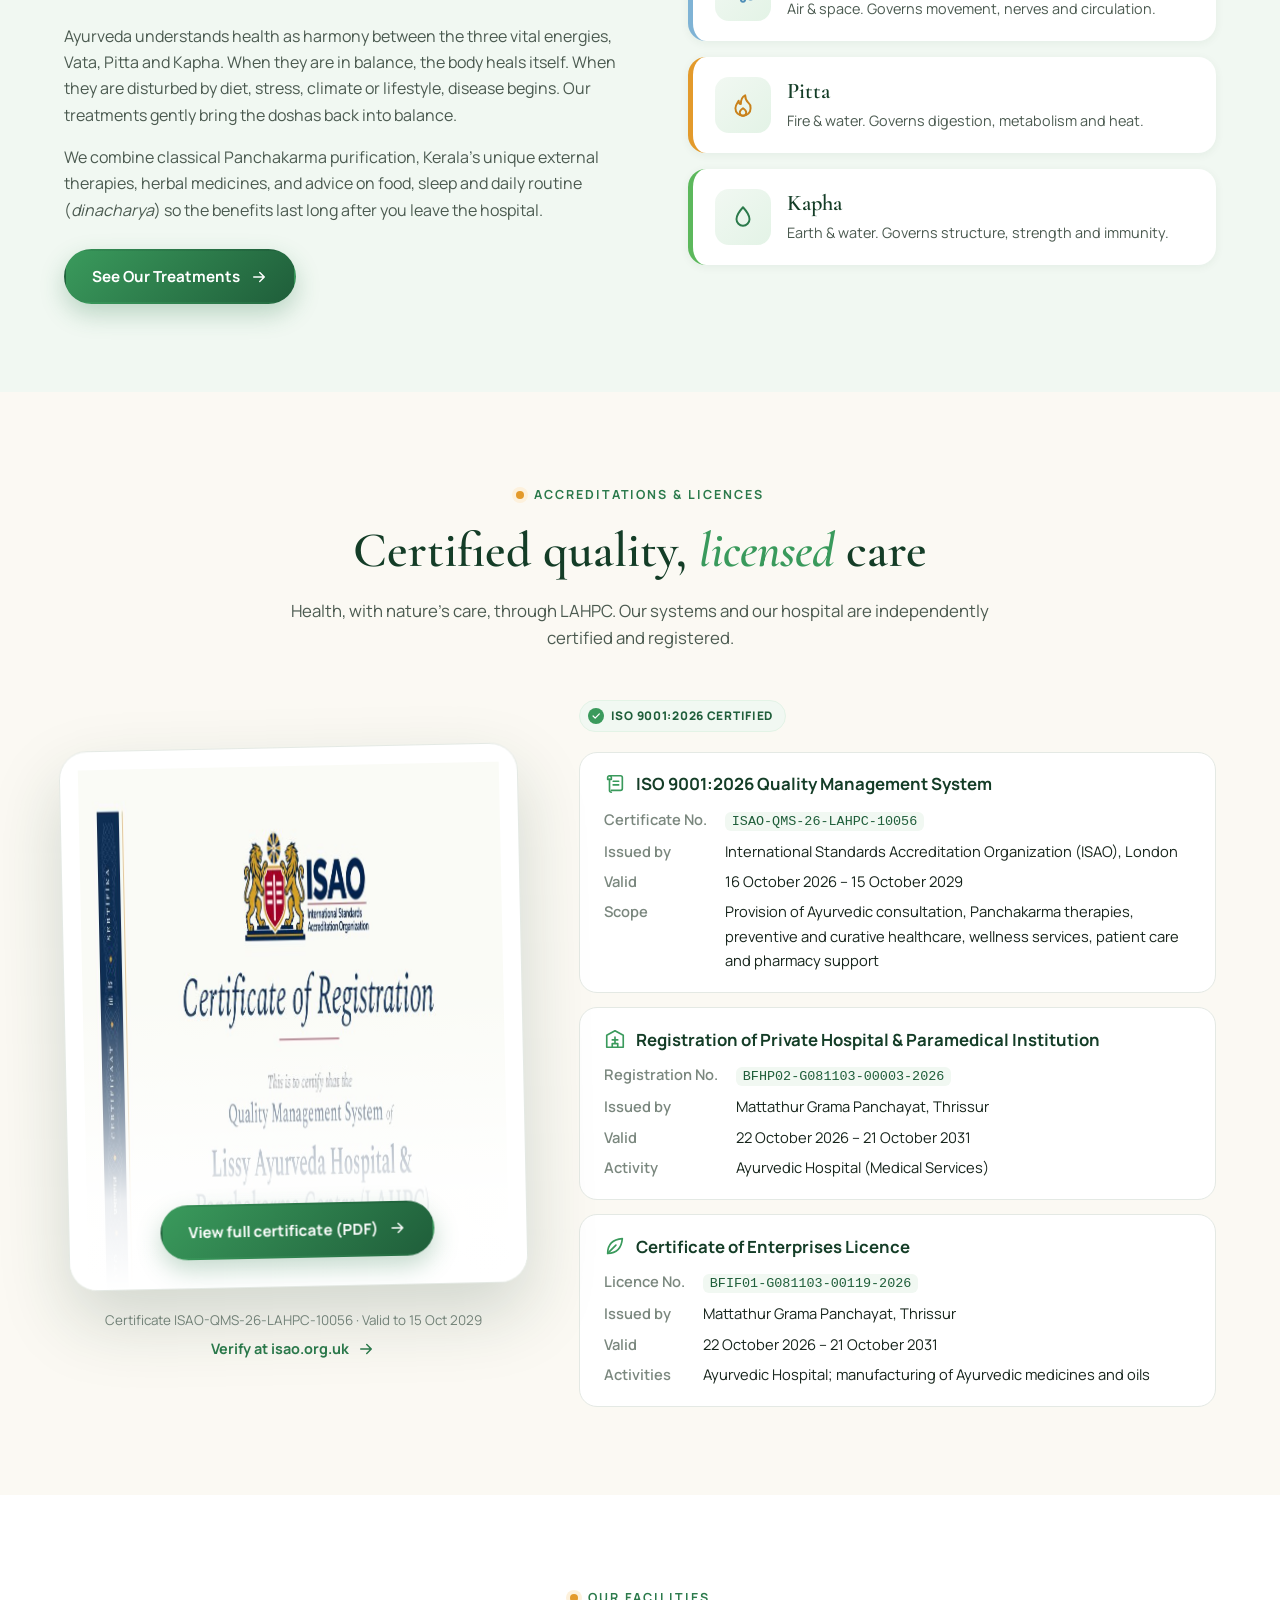
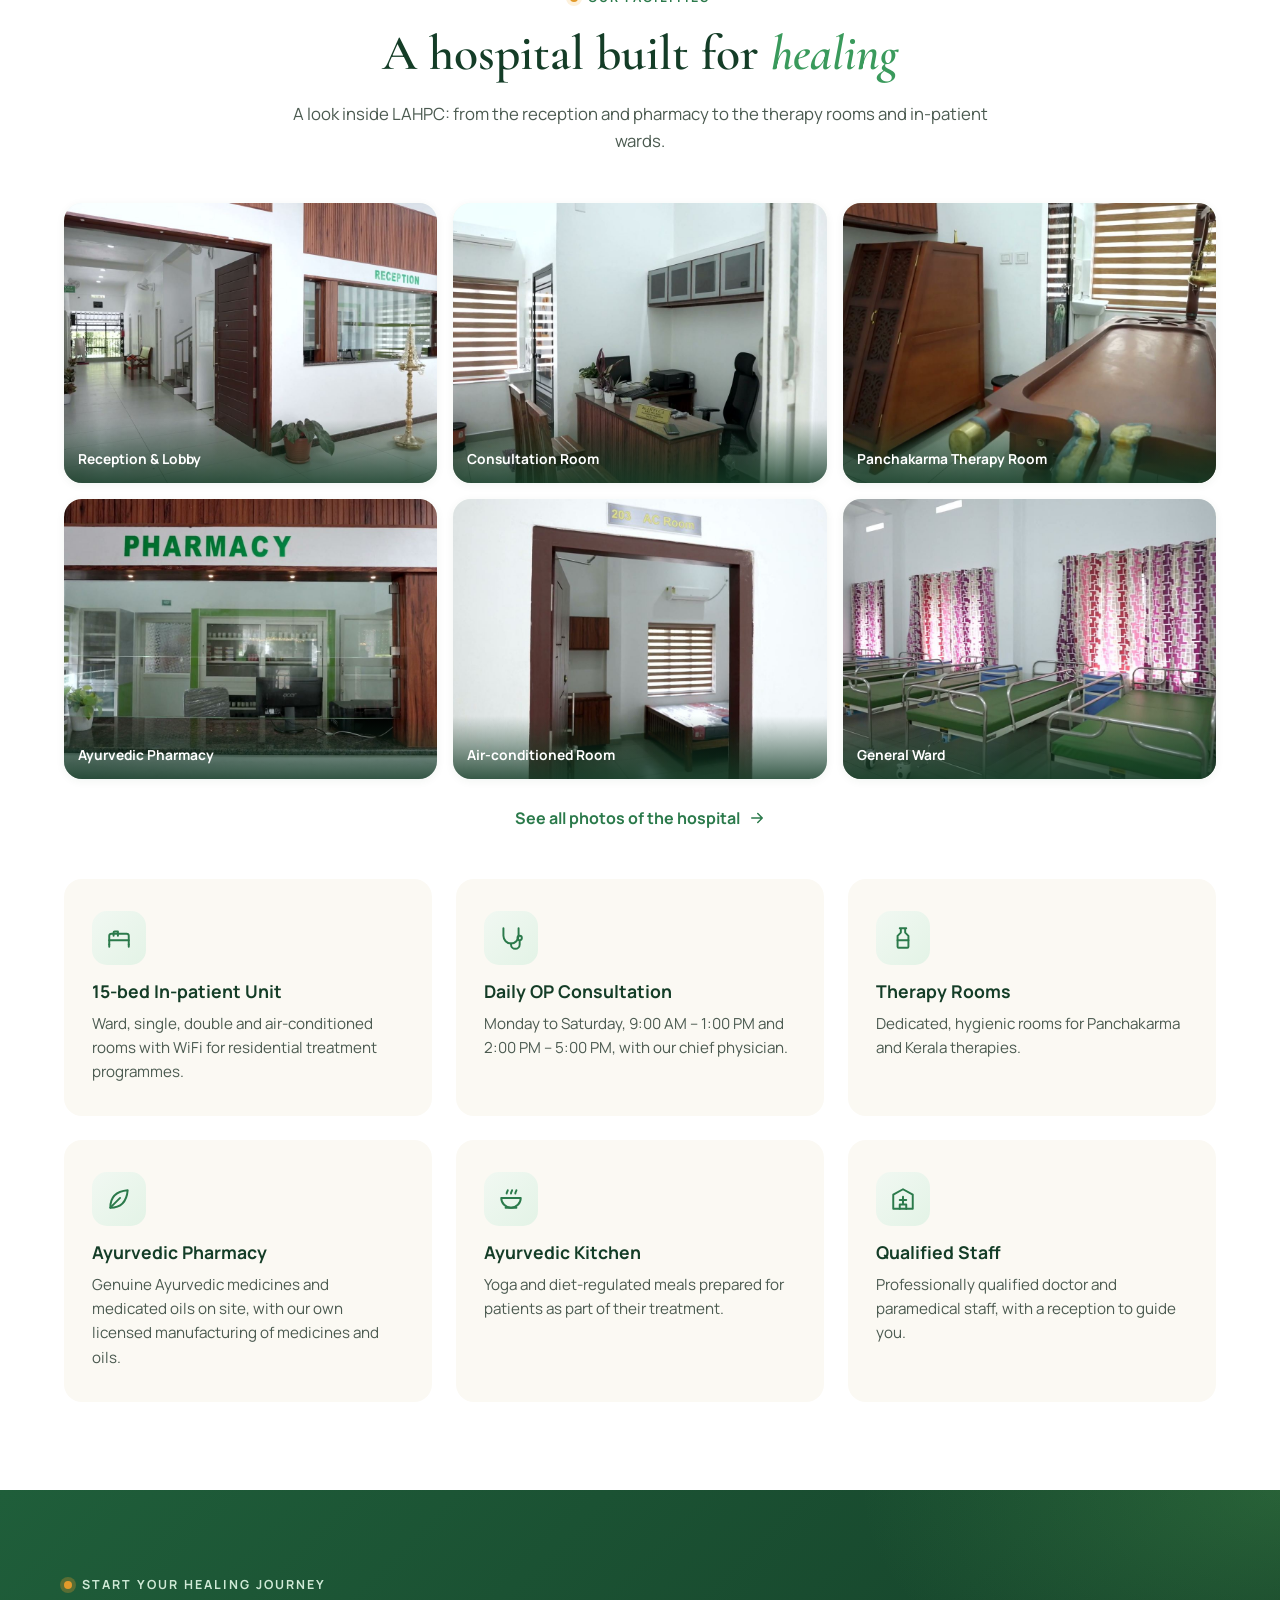
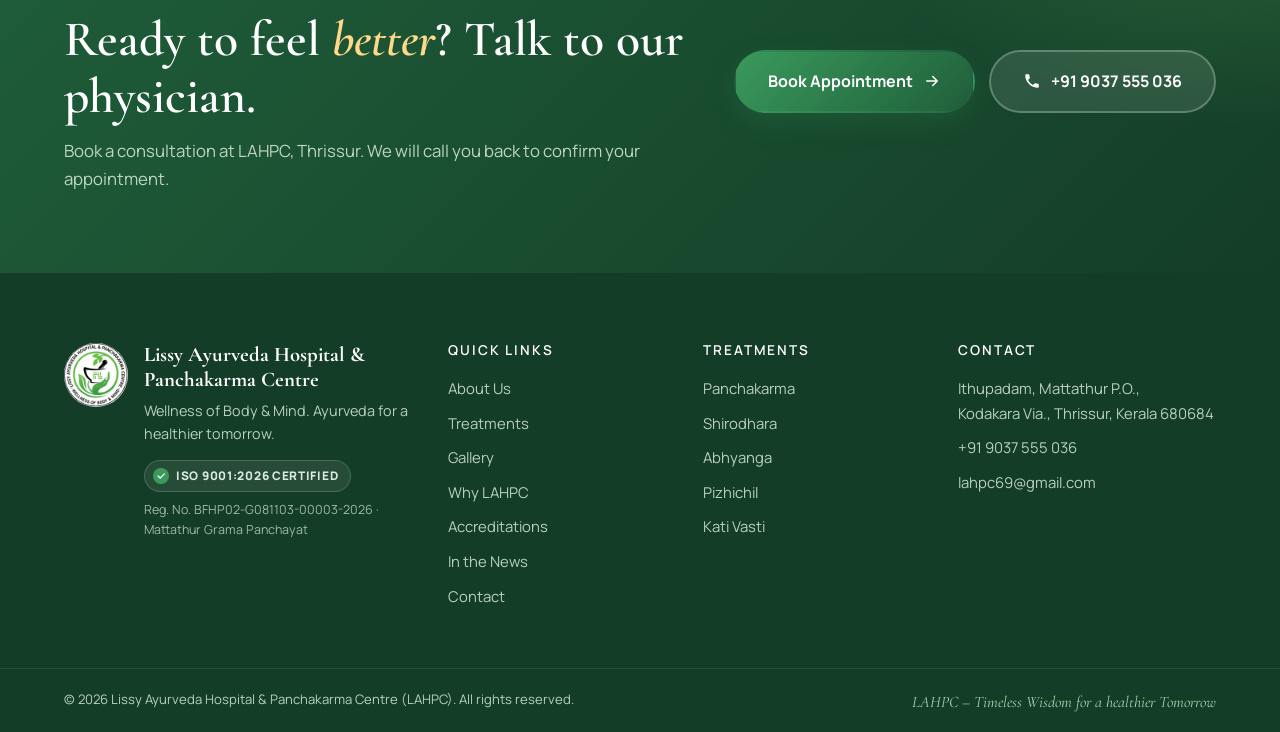
==== commit 88cb5505: "Add interior room photos extracted from the hospital tour video - 12 room photos (reception, pharmac" ====
--- a/about.html
+++ b/about.html
@@ -514,6 +514,36 @@
         <div class="section__head reveal">
           <span class="eyebrow eyebrow--center"><span class="eyebrow__dot"></span>Our Facilities</span>
           <h2 class="section__title">A hospital built for <em>healing</em></h2>
+          <p class="section__lead">A look inside LAHPC: from the reception and pharmacy to the therapy rooms and in-patient wards.</p>
+        </div>
+        <div class="mosaic">
+          <figure class="mosaic__item reveal">
+            <a href="gallery.html#facilities"><img src="assets/images/rooms/reception.jpg" alt="Reception and lobby of LAHPC with the ceremonial lamp" loading="lazy" /></a>
+            <figcaption>Reception &amp; Lobby</figcaption>
+          </figure>
+          <figure class="mosaic__item reveal">
+            <a href="gallery.html#facilities"><img src="assets/images/rooms/consultation-room.jpg" alt="Consultation room of Chief Physician Dr. Litty C.J." loading="lazy" /></a>
+            <figcaption>Consultation Room</figcaption>
+          </figure>
+          <figure class="mosaic__item reveal">
+            <a href="gallery.html#facilities"><img src="assets/images/rooms/therapy-room.jpg" alt="Panchakarma therapy room with traditional wooden droni table" loading="lazy" /></a>
+            <figcaption>Panchakarma Therapy Room</figcaption>
+          </figure>
+          <figure class="mosaic__item reveal">
+            <a href="gallery.html#facilities"><img src="assets/images/rooms/pharmacy.jpg" alt="Ayurvedic pharmacy counter at LAHPC" loading="lazy" /></a>
+            <figcaption>Ayurvedic Pharmacy</figcaption>
+          </figure>
+          <figure class="mosaic__item reveal">
+            <a href="gallery.html#facilities"><img src="assets/images/rooms/ac-room.jpg" alt="Air-conditioned single in-patient room" loading="lazy" /></a>
+            <figcaption>Air-conditioned Room</figcaption>
+          </figure>
+          <figure class="mosaic__item reveal">
+            <a href="gallery.html#facilities"><img src="assets/images/rooms/ward.jpg" alt="General ward with hospital beds" loading="lazy" /></a>
+            <figcaption>General Ward</figcaption>
+          </figure>
+        </div>
+        <div class="press__more reveal mosaic__more">
+          <a href="gallery.html#facilities" class="link-arrow">See all photos of the hospital <svg viewBox="0 0 24 24" aria-hidden="true"><path d="M5 12h14M13 6l6 6-6 6" fill="none" stroke="currentColor" stroke-width="2" stroke-linecap="round" stroke-linejoin="round"/></svg></a>
         </div>
         <div class="grid grid--3">
           <div class="why__item reveal"><span class="why__icon"><svg class="icon" aria-hidden="true"><use href="#i-bed"/></svg></span><h3>15-bed In-patient Unit</h3><p>Ward, single, double and air-conditioned rooms with WiFi for residential treatment programmes.</p></div>
--- a/css/style.css
+++ b/css/style.css
@@ -1225,6 +1225,25 @@
 .footer__col a { transition: color .2s, padding-left .2s; }
 .footer__col a:hover { color: #9fd7ad; padding-left: 4px; }
 
+/* ---------- Photo mosaic (rooms) ---------- */
+.mosaic { display: grid; grid-template-columns: repeat(3, 1fr); gap: 16px; }
+.mosaic--4 { grid-template-columns: repeat(4, 1fr); max-width: 1040px; margin: 22px auto 0; }
+.mosaic__item {
+  position: relative; margin: 0; border-radius: var(--radius); overflow: hidden; aspect-ratio: 4 / 3;
+  background: var(--green-50); box-shadow: var(--shadow-sm);
+}
+.mosaic__item a { display: block; width: 100%; height: 100%; }
+.mosaic__item img { width: 100%; height: 100%; object-fit: cover; transition: transform .5s ease; }
+.mosaic__item:hover img { transform: scale(1.06); }
+.mosaic__item figcaption {
+  position: absolute; left: 0; right: 0; bottom: 0; padding: 28px 14px 12px; pointer-events: none;
+  background: linear-gradient(180deg, transparent, rgba(20,61,39,.82)); color: var(--white); font-weight: 700; font-size: .86rem;
+}
+.mosaic__more { margin: 26px 0 48px; }
+.video .mosaic__item figcaption { font-size: .8rem; padding: 24px 12px 10px; }
+@media (max-width: 960px) { .mosaic, .mosaic--4 { grid-template-columns: repeat(2, 1fr); gap: 12px; } }
+@media (max-width: 480px) { .mosaic__item figcaption { font-size: .78rem; } }
+
 /* ---------- Inaugurated-by highlight ---------- */
 .inaugurator {
   position: relative; overflow: hidden; display: grid; grid-template-columns: 1.05fr 1fr; gap: 40px; align-items: center;
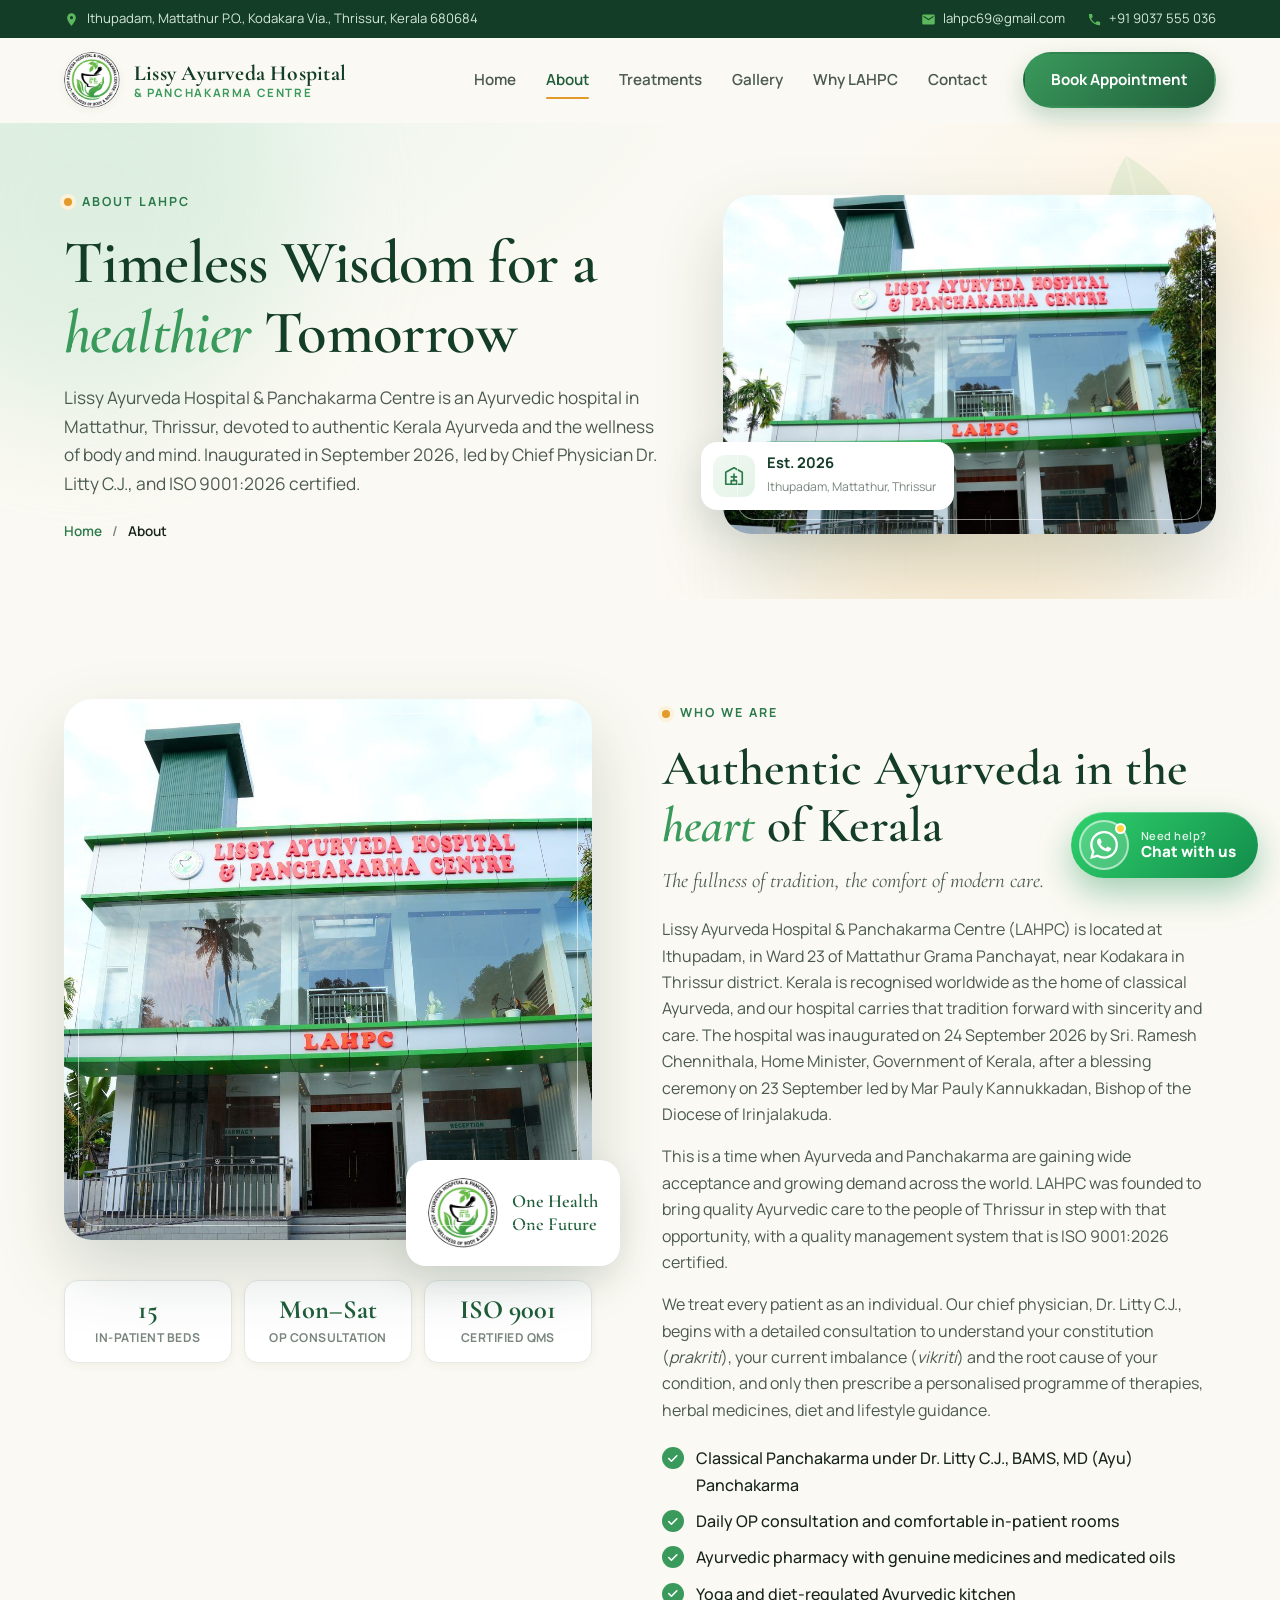
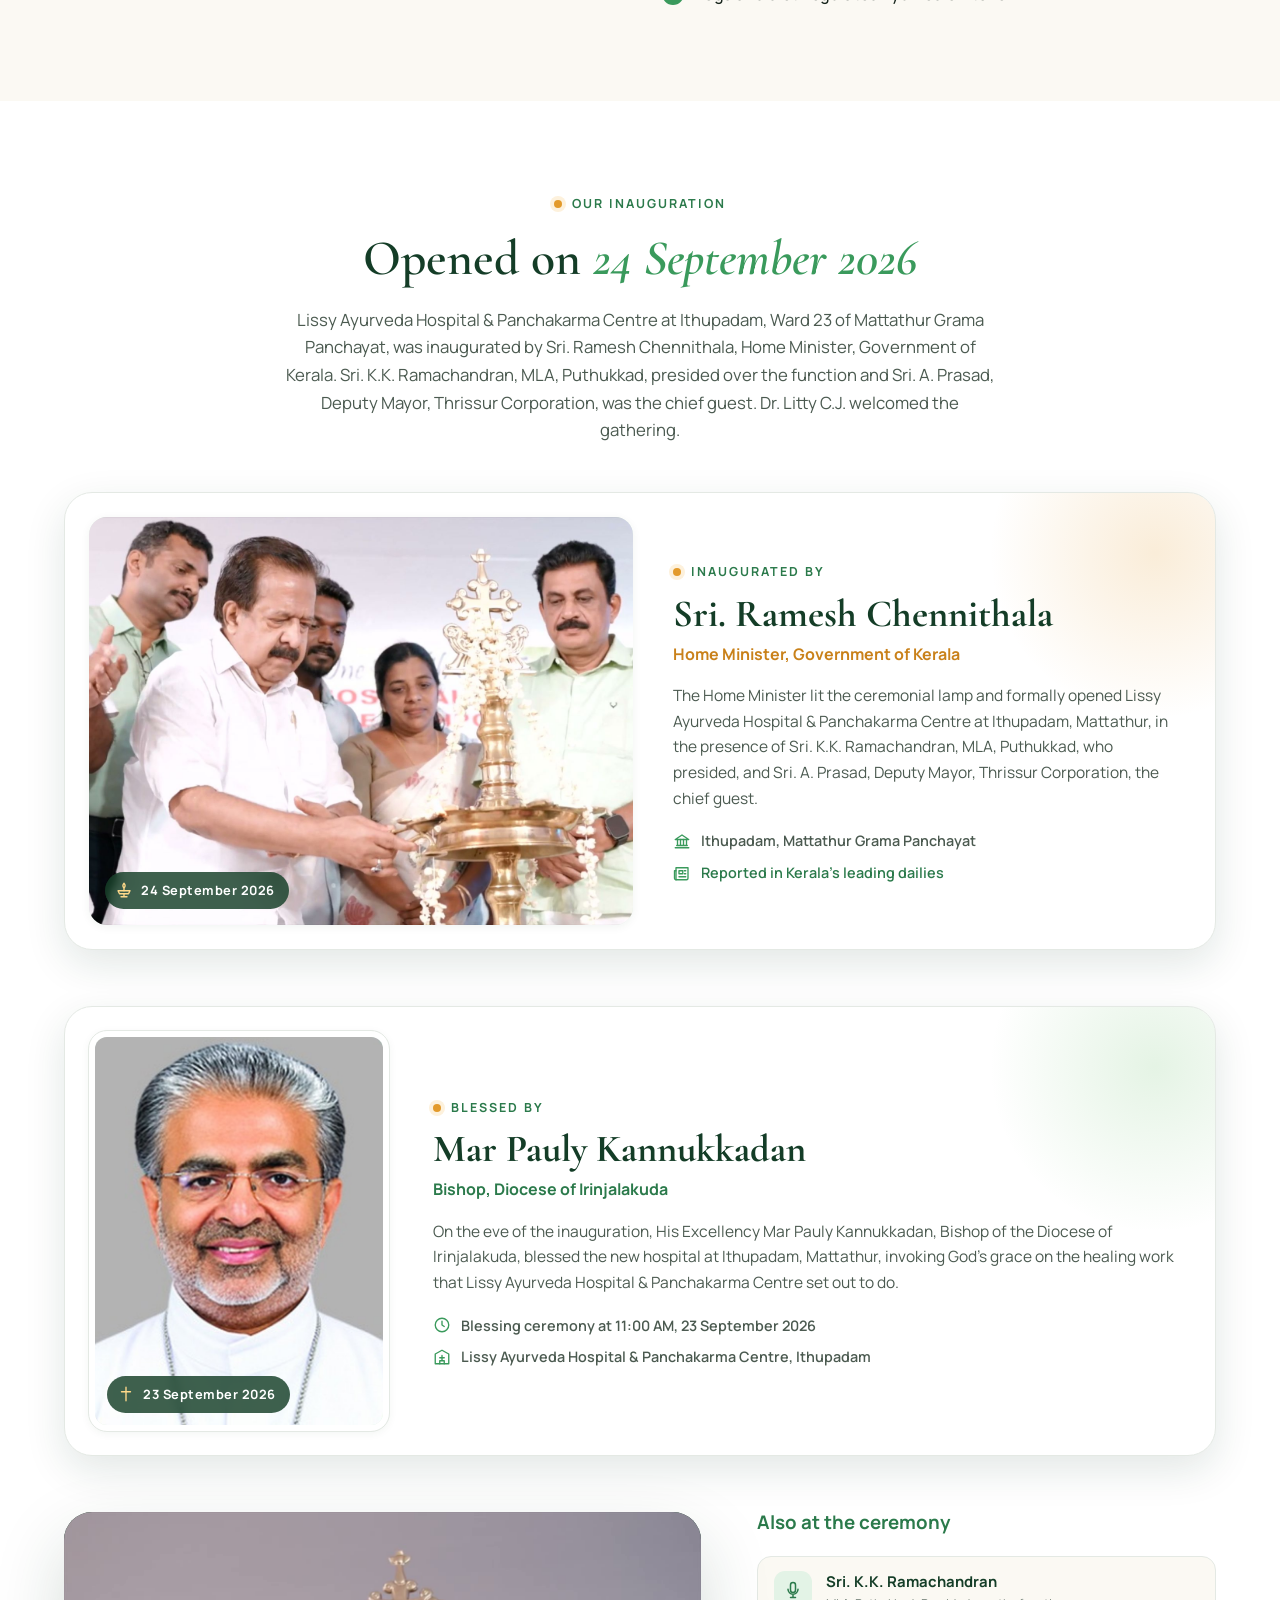
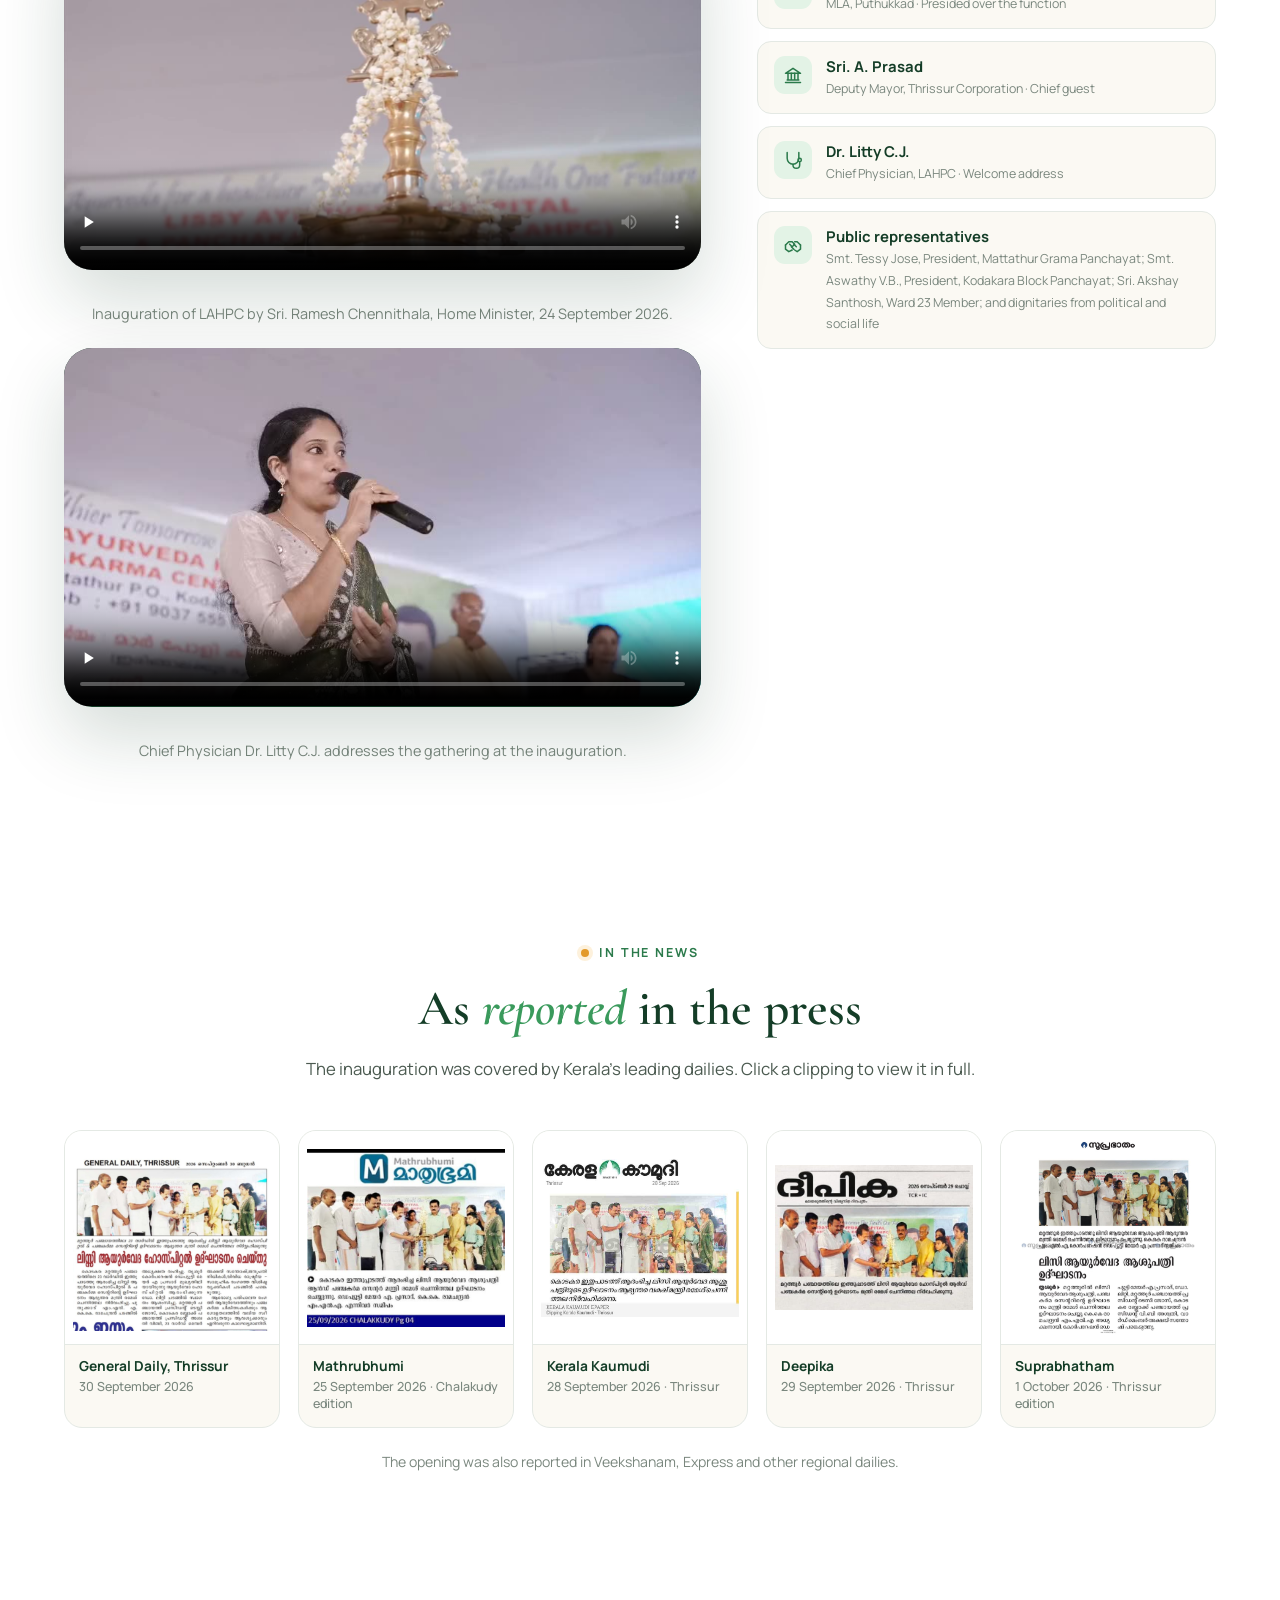
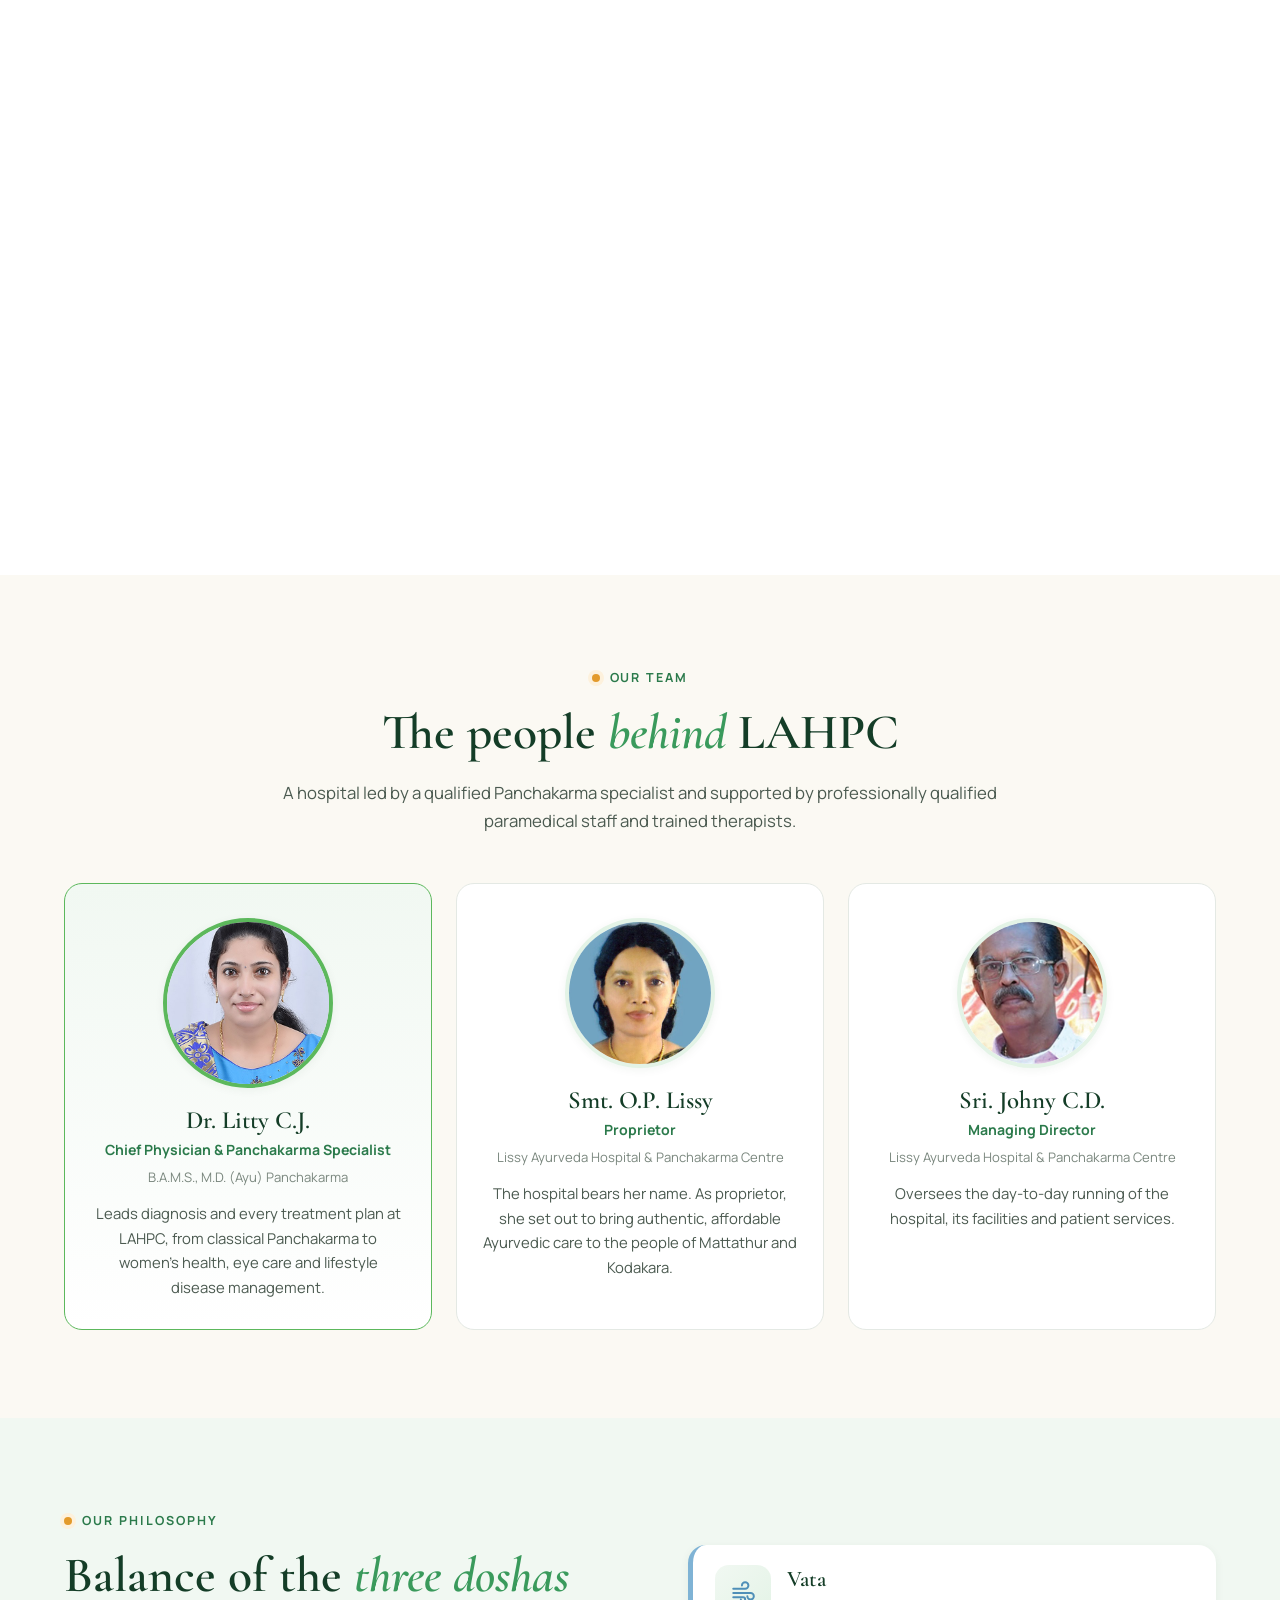
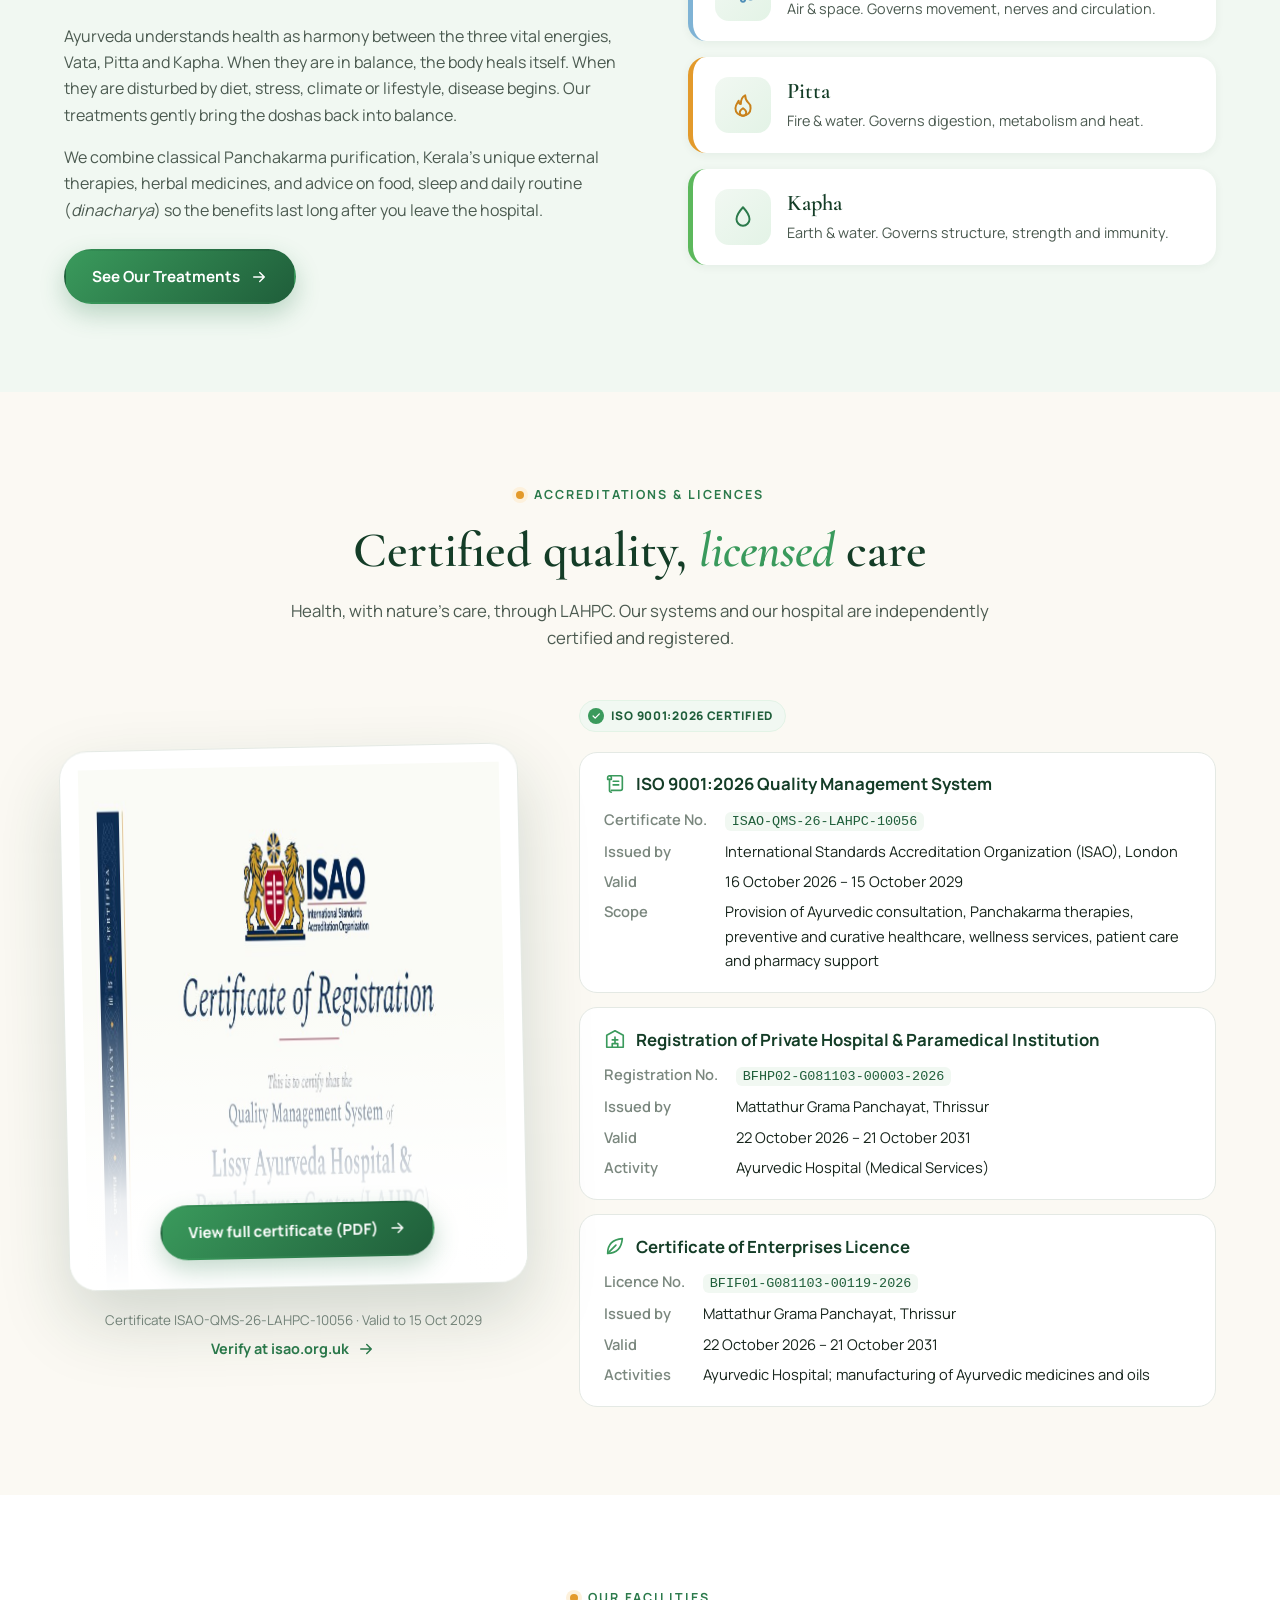
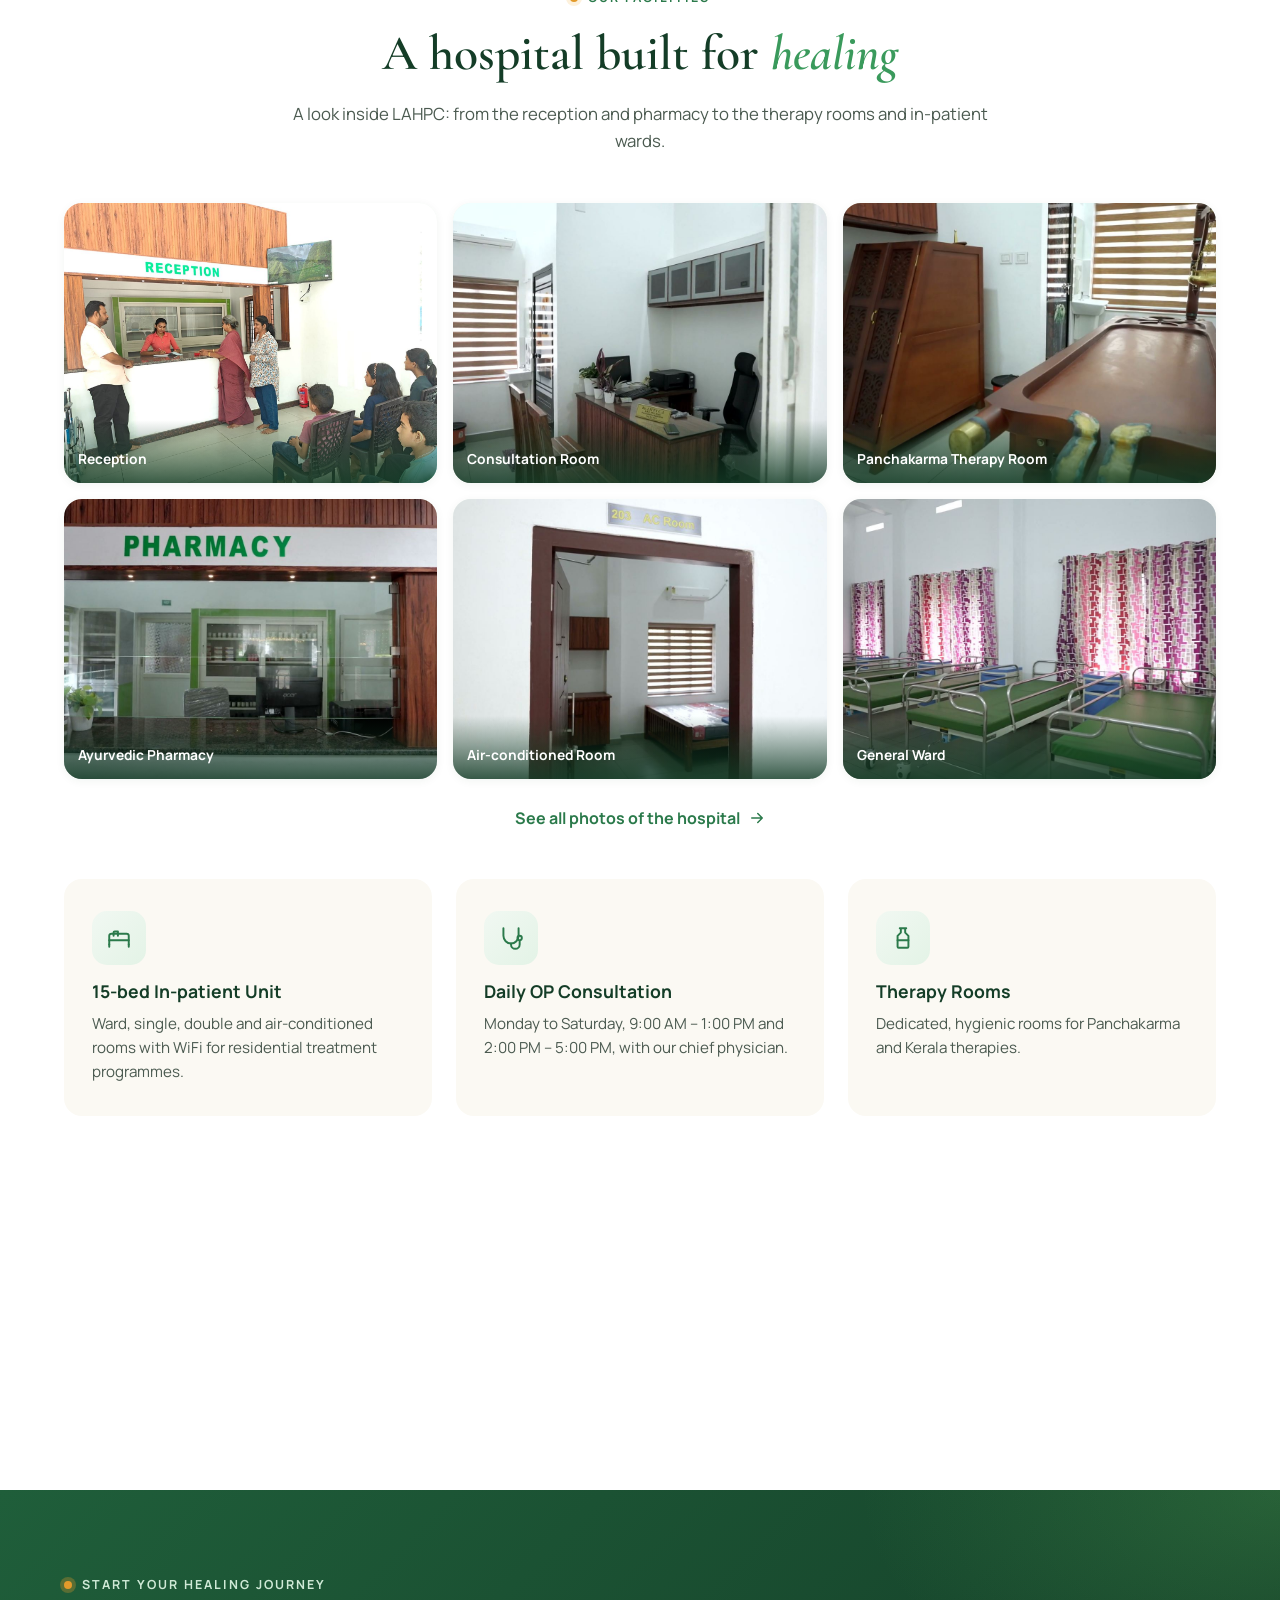
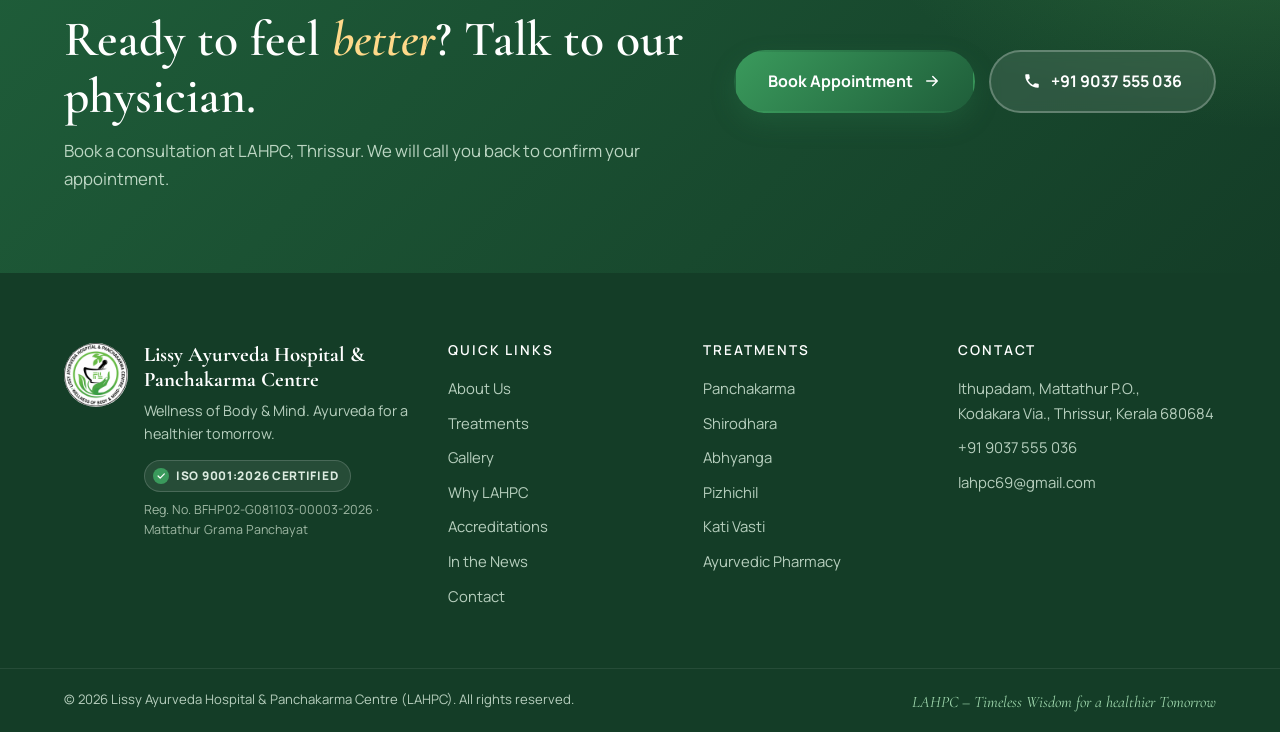
==== commit c4c04e6d: "Use client's reception photo; add Ayurvedic Pharmacy highlight from video frames - Reception photo f" ====
--- a/about.html
+++ b/about.html
@@ -518,8 +518,8 @@
         </div>
         <div class="mosaic">
           <figure class="mosaic__item reveal">
-            <a href="gallery.html#facilities"><img src="assets/images/rooms/reception.jpg" alt="Reception and lobby of LAHPC with the ceremonial lamp" loading="lazy" /></a>
-            <figcaption>Reception &amp; Lobby</figcaption>
+            <a href="gallery.html#facilities"><img src="assets/images/rooms/reception.jpg" alt="Patients being welcomed at the LAHPC reception counter" loading="lazy" /></a>
+            <figcaption>Reception</figcaption>
           </figure>
           <figure class="mosaic__item reveal">
             <a href="gallery.html#facilities"><img src="assets/images/rooms/consultation-room.jpg" alt="Consultation room of Chief Physician Dr. Litty C.J." loading="lazy" /></a>
@@ -606,6 +606,7 @@
         <a href="treatments.html#kerala">Abhyanga</a>
         <a href="treatments.html#kerala">Pizhichil</a>
         <a href="treatments.html#kerala">Kati Vasti</a>
+        <a href="index.html#pharmacy">Ayurvedic Pharmacy</a>
       </div>
 
       <div class="footer__col">
--- a/css/style.css
+++ b/css/style.css
@@ -1244,6 +1244,37 @@
 @media (max-width: 960px) { .mosaic, .mosaic--4 { grid-template-columns: repeat(2, 1fr); gap: 12px; } }
 @media (max-width: 480px) { .mosaic__item figcaption { font-size: .78rem; } }
 
+/* ---------- Pharmacy highlight ---------- */
+.pharma { background: linear-gradient(180deg, var(--white), var(--green-50)); }
+.page-treatments .pharma { background: var(--white); }
+.pharma__inner { display: grid; grid-template-columns: 1.05fr 1fr; gap: 70px; align-items: center; }
+.pharma__media { position: relative; padding: 0 0 70px 0; }
+.pharma__main {
+  border-radius: var(--radius-lg); overflow: hidden; box-shadow: var(--shadow-lg); aspect-ratio: 16 / 11;
+  background: var(--green-100); position: relative;
+}
+.pharma__main::before { content: ""; position: absolute; inset: 14px; border: 1px solid rgba(255,255,255,.55); border-radius: calc(var(--radius-lg) - 10px); z-index: 1; pointer-events: none; }
+.pharma__main img { width: 100%; height: 100%; object-fit: cover; }
+.pharma__thumb {
+  position: absolute; right: -24px; bottom: 0; width: 46%; border-radius: var(--radius); overflow: hidden;
+  box-shadow: var(--shadow); border: 6px solid var(--white); background: var(--white); aspect-ratio: 4 / 3;
+}
+.pharma__thumb img { width: 100%; height: 100%; object-fit: cover; object-position: 50% 45%; }
+.pharma__thumb span {
+  position: absolute; left: 0; right: 0; bottom: 0; padding: 22px 12px 10px; font-size: .8rem; font-weight: 700; color: var(--white);
+  background: linear-gradient(180deg, transparent, rgba(20,61,39,.85));
+}
+.pharma__content p { color: var(--ink-soft); }
+@media (max-width: 960px) {
+  .pharma__inner { grid-template-columns: 1fr; gap: 44px; }
+  .pharma__media { padding-bottom: 56px; }
+  .pharma__thumb { right: 0; width: 50%; }
+}
+@media (max-width: 640px) {
+  .pharma__media { padding-bottom: 0; }
+  .pharma__thumb { position: static; width: 100%; margin-top: 14px; aspect-ratio: 16 / 9; border: 0; }
+}
+
 /* ---------- Inaugurated-by highlight ---------- */
 .inaugurator {
   position: relative; overflow: hidden; display: grid; grid-template-columns: 1.05fr 1fr; gap: 40px; align-items: center;
